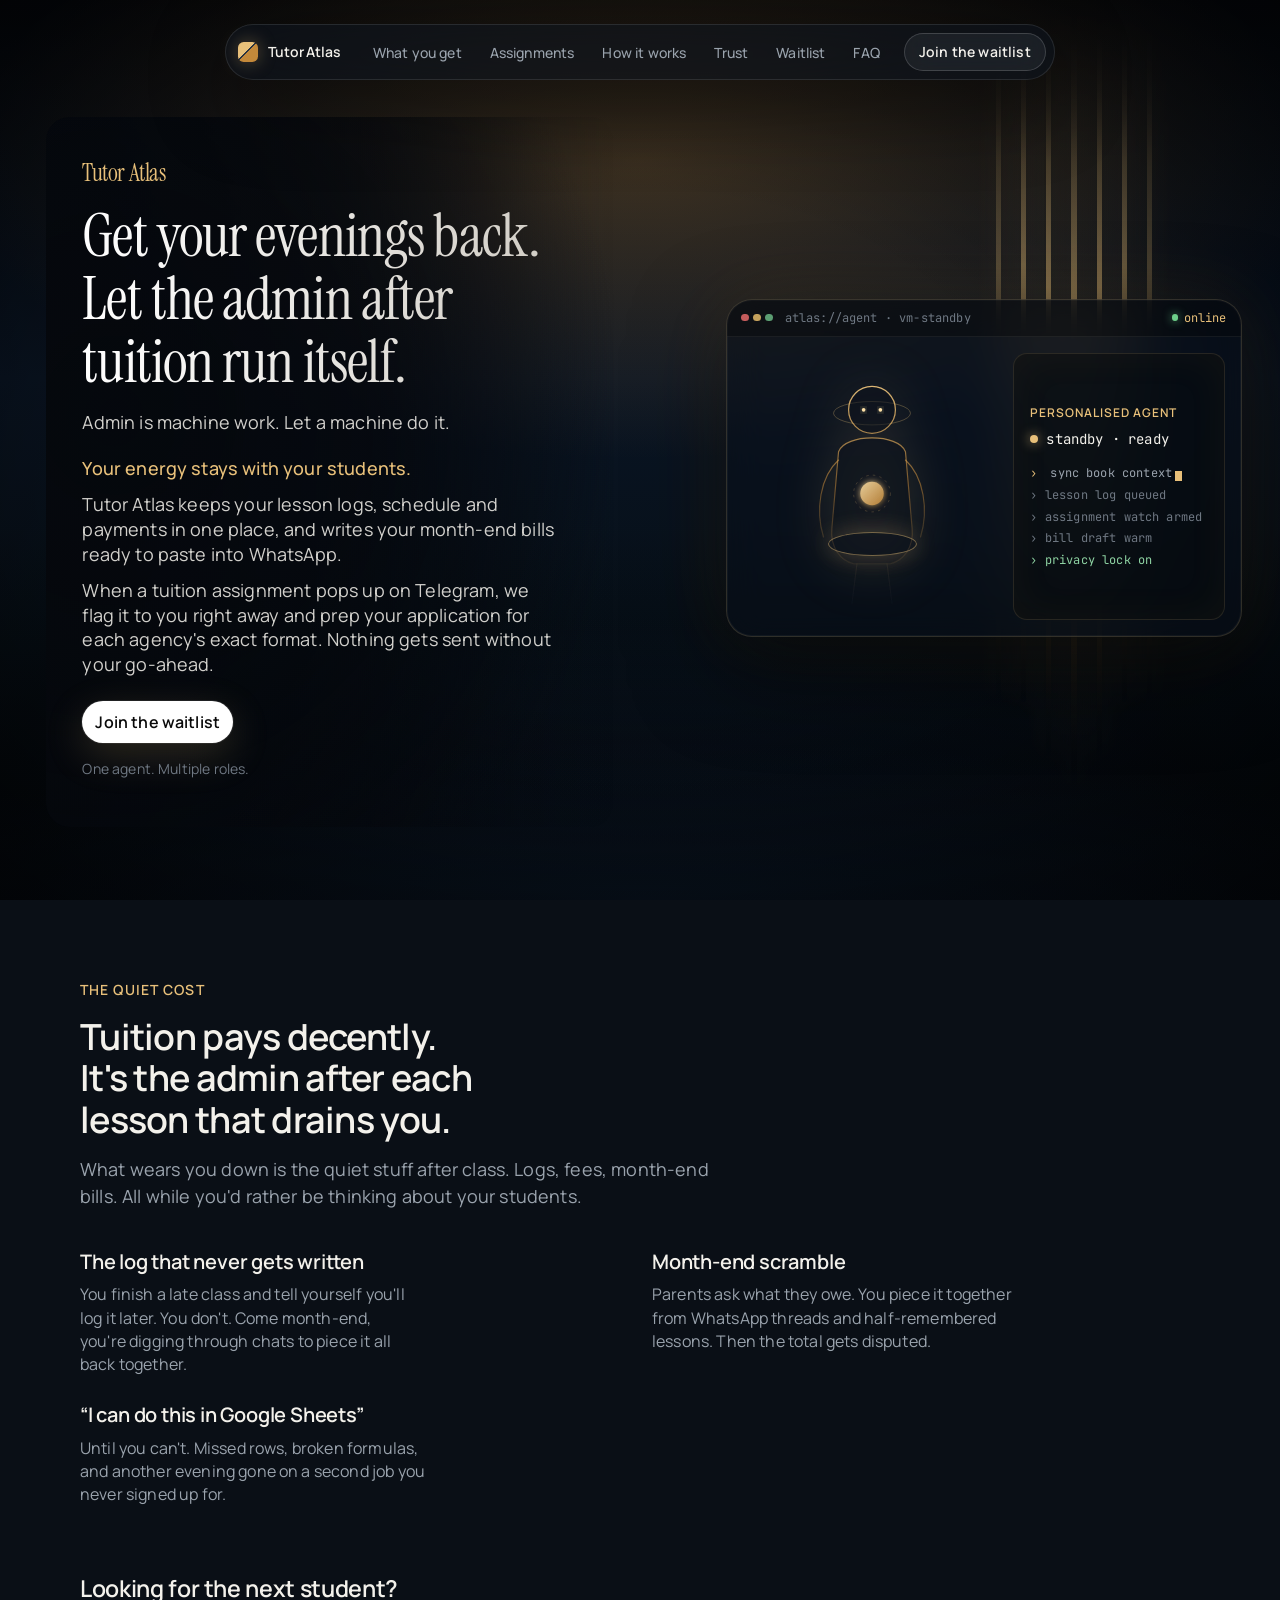
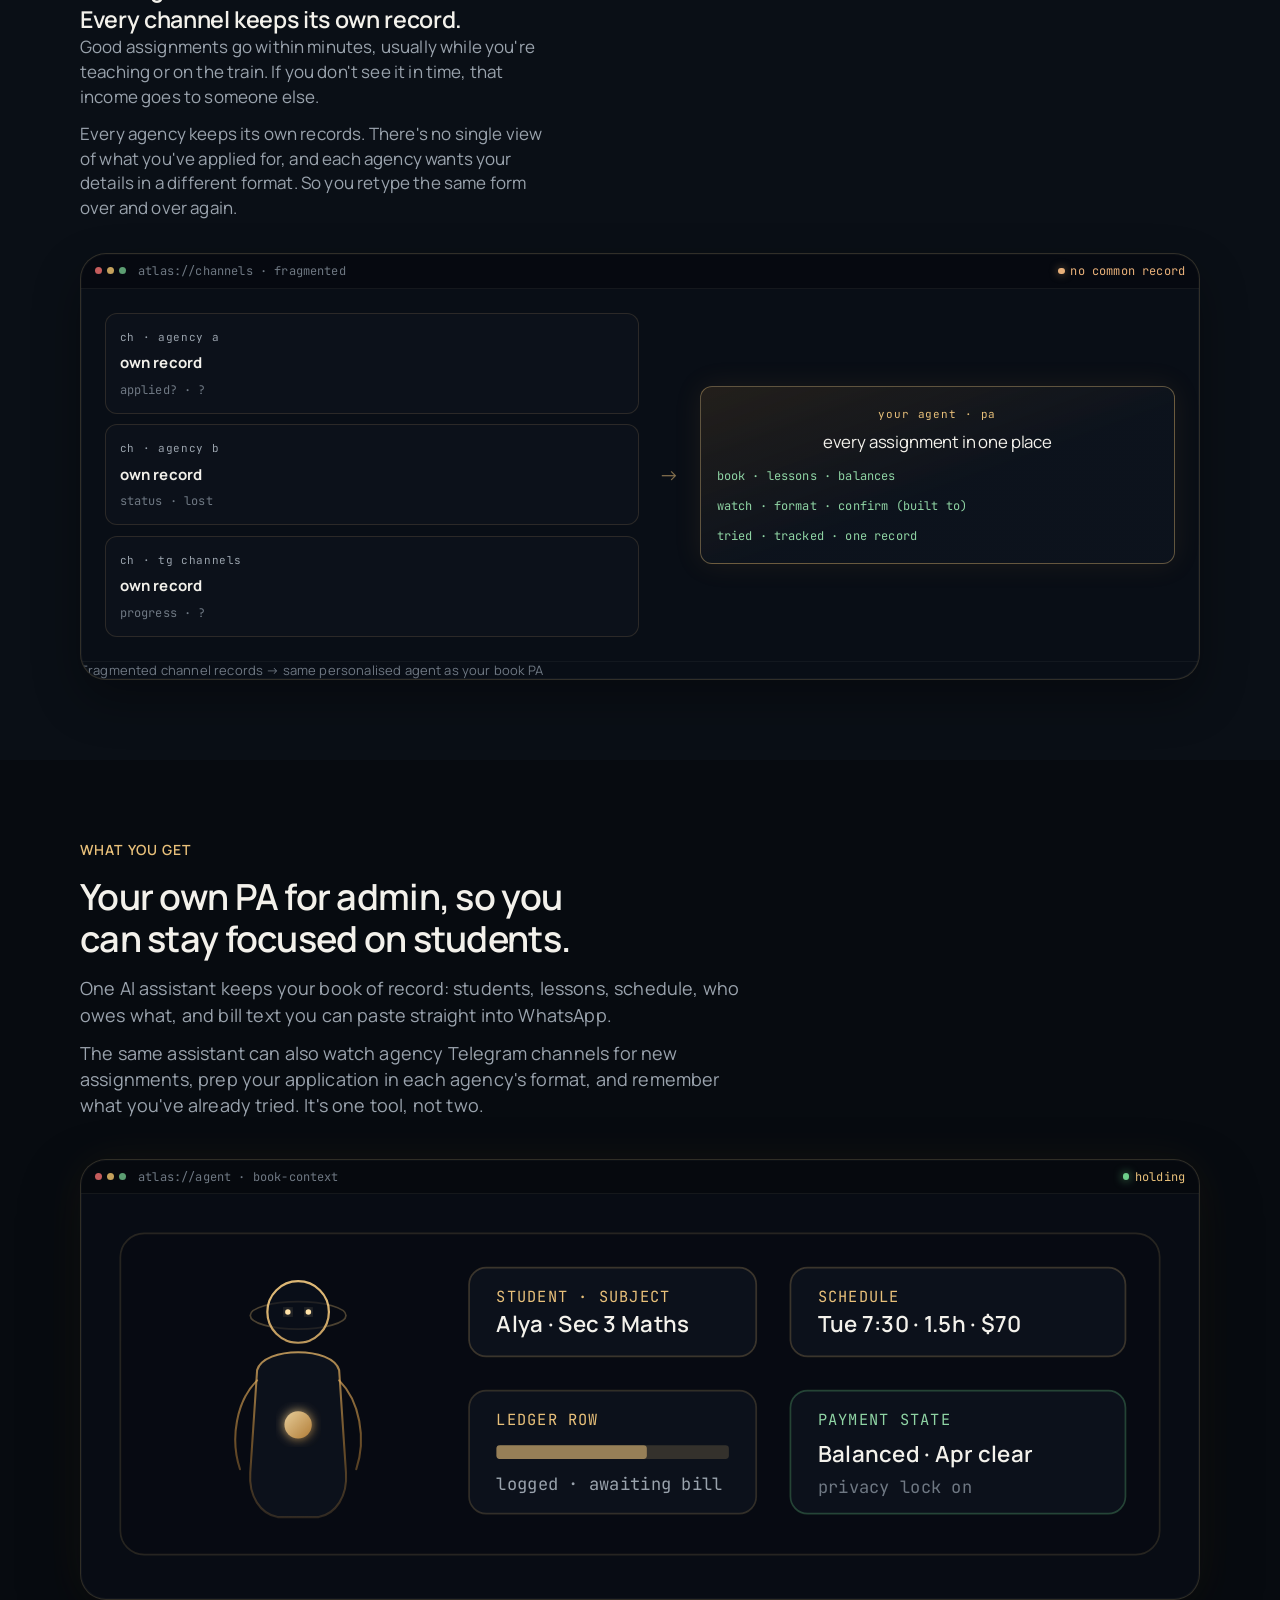
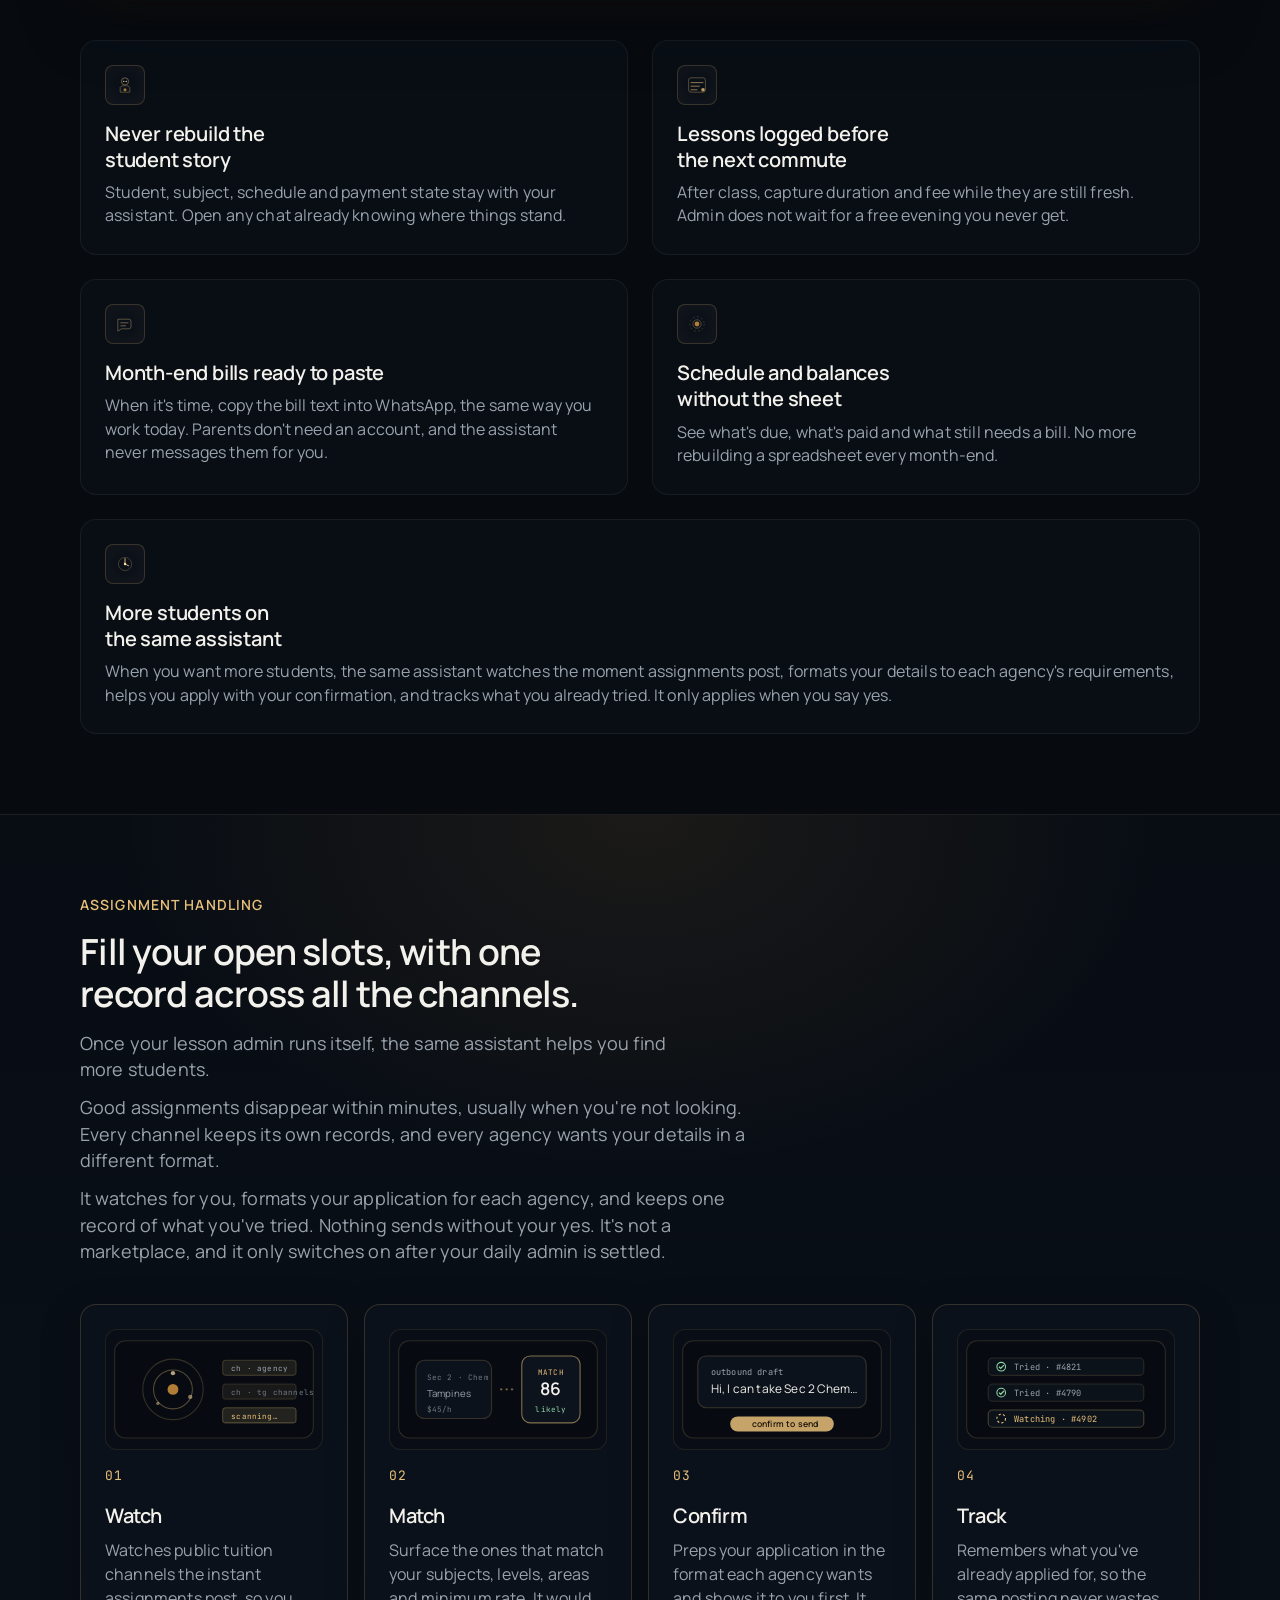
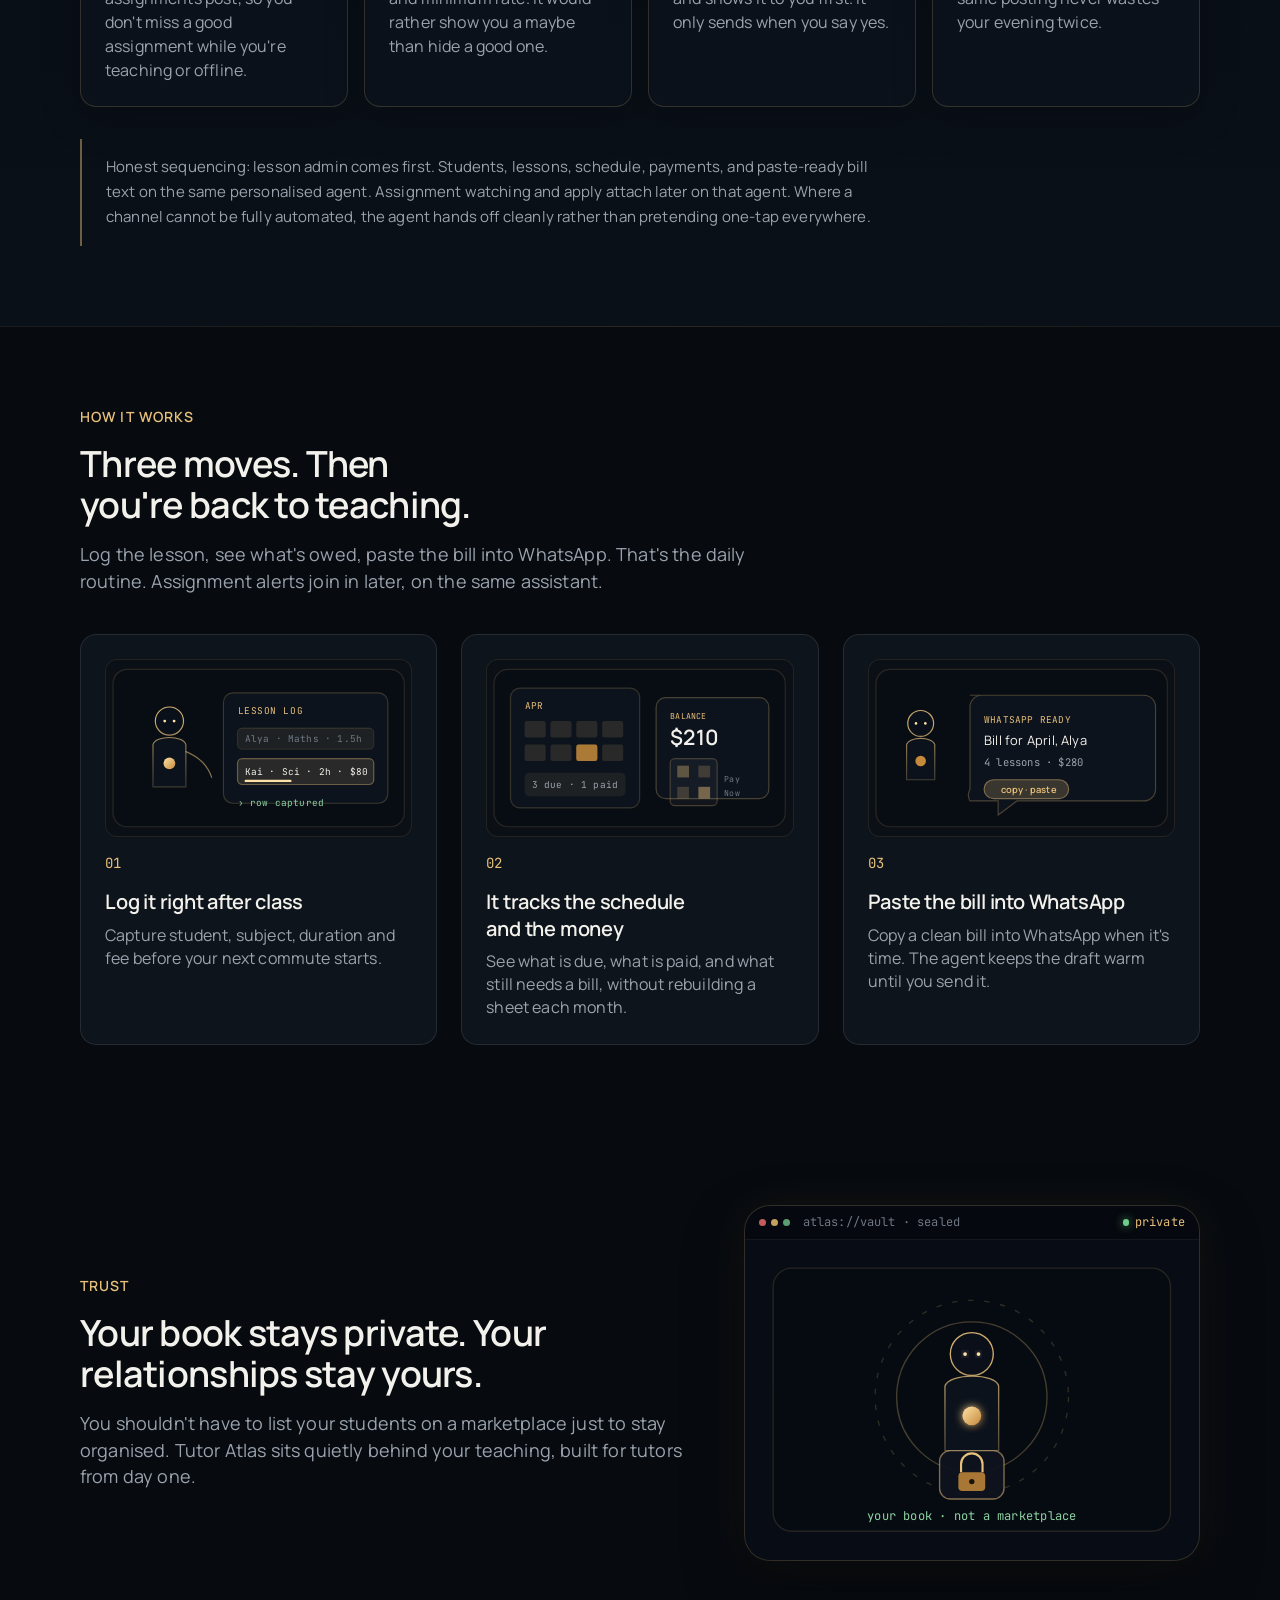
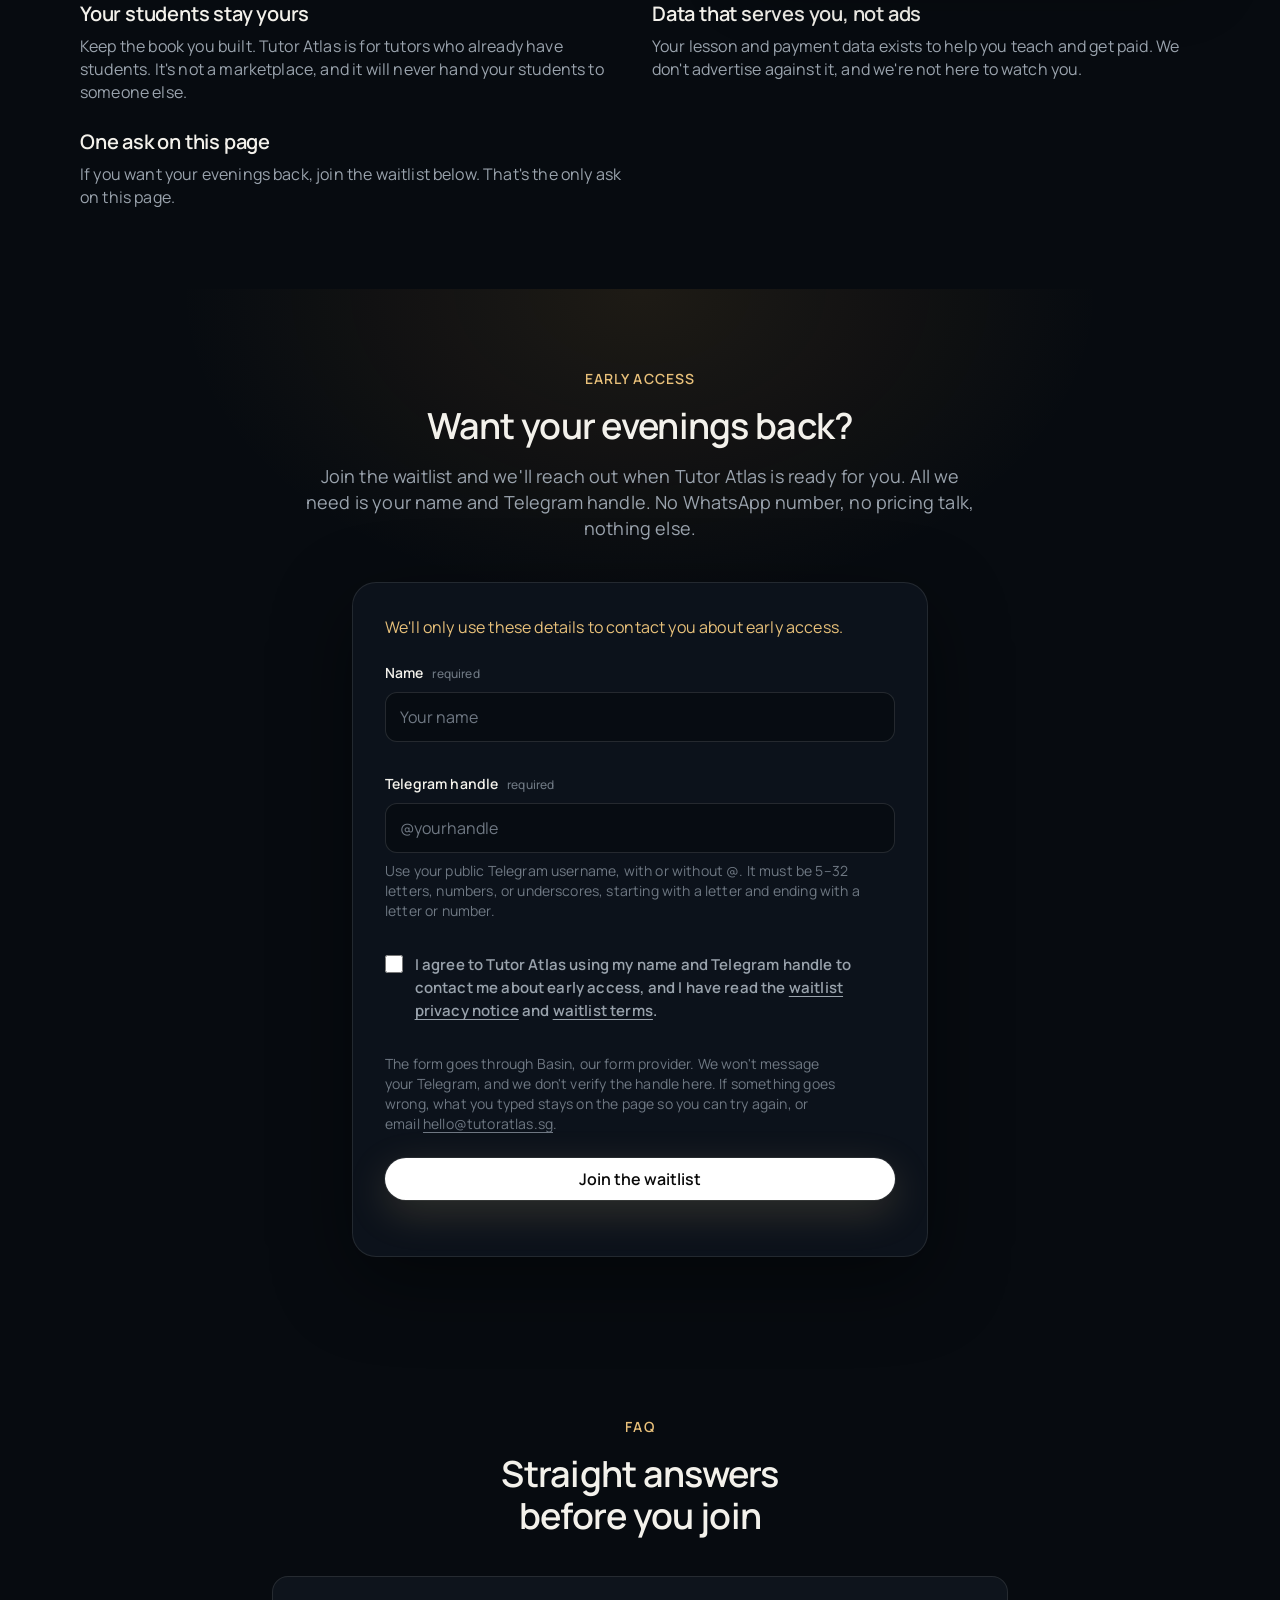
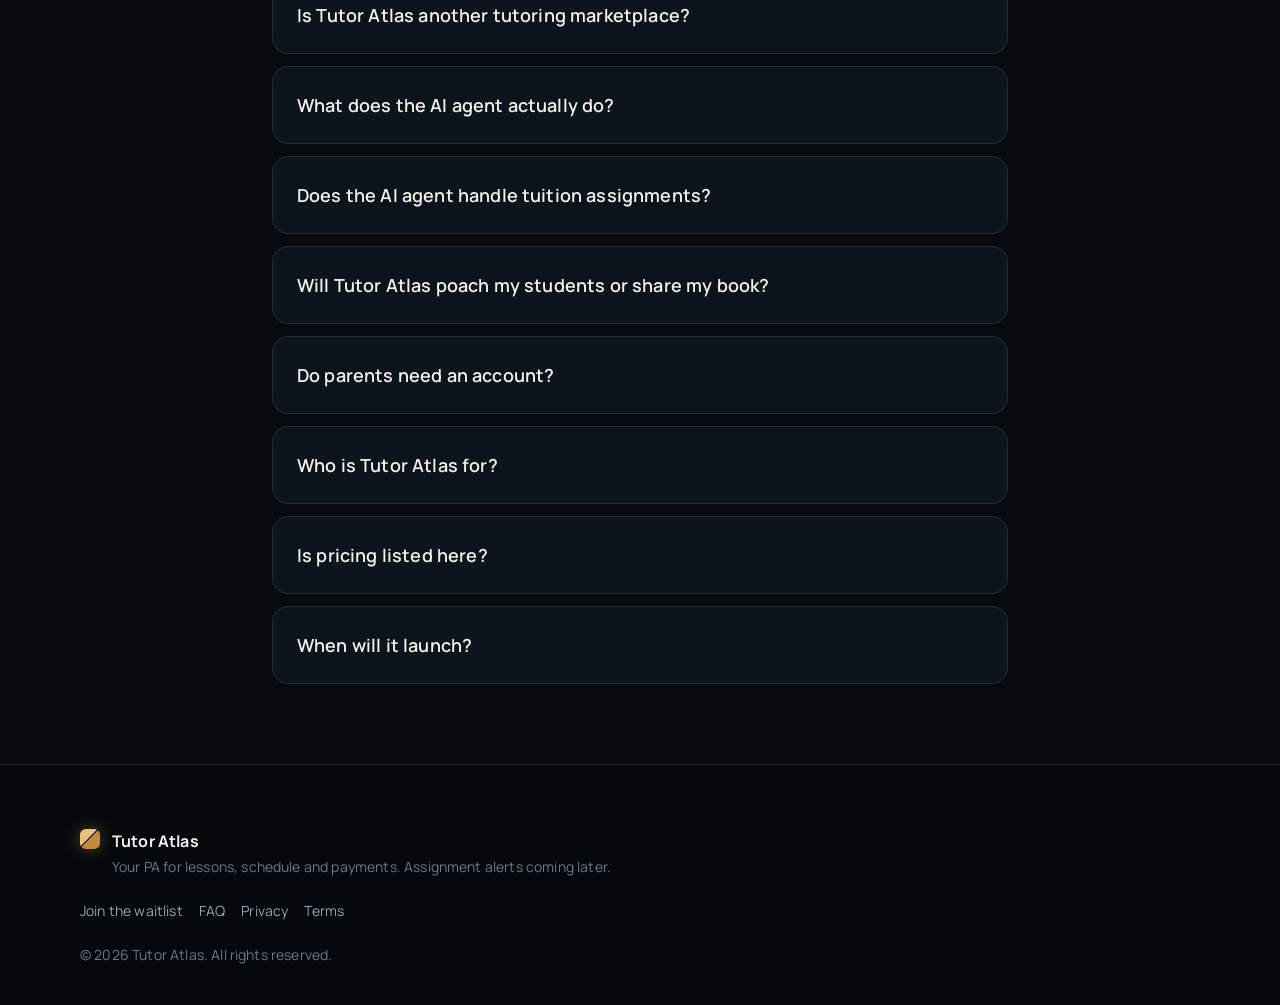
==== index.html @ 92b9580f "Update hero heading and Telegram assignment copy. Co-Authored-By: Claude Sonnet 5.5 <noreply@anthrop" ====
<!DOCTYPE html>
<html lang="en-GB">
<head>
  <meta charset="utf-8">
  <meta name="viewport" content="width=device-width, initial-scale=1">
  <title>Tutor Atlas: Your PA for lessons, schedule, and payments</title>
  <meta name="description" content="Get your evenings back from tuition admin. Admin is machine work. Let a machine do it. Your energy stays with your students. Tutor Atlas keeps lesson logs, schedule and payments in one place, and writes month-end bills ready to paste into WhatsApp. Join the waitlist.">
  <meta name="referrer" content="strict-origin-when-cross-origin">
  <link rel="canonical" href="https://tutor.tutoratlas.sg/">

  <meta property="og:type" content="website">
  <meta property="og:site_name" content="Tutor Atlas">
  <meta property="og:title" content="Tutor Atlas: Get your evenings back from tuition admin">
  <meta property="og:description" content="Admin is machine work. Let a machine do it. Your energy stays with your students. Tutor Atlas keeps lesson logs, schedule and payments in one place, and writes month-end bills ready to paste into WhatsApp. Join the waitlist.">
  <meta property="og:locale" content="en_GB">
  <meta property="og:url" content="https://tutor.tutoratlas.sg/">
  <meta property="og:image" content="https://tutor.tutoratlas.sg/og-image.png">
  <meta property="og:image:type" content="image/png">
  <meta property="og:image:width" content="1200">
  <meta property="og:image:height" content="630">
  <meta property="og:image:alt" content="Tutor Atlas AI agent on standby for independent tutors">

  <meta name="twitter:card" content="summary_large_image">
  <meta name="twitter:title" content="Tutor Atlas: Get your evenings back from tuition admin">
  <meta name="twitter:description" content="Admin is machine work. Let a machine do it. Your energy stays with your students. Lesson logs, schedule, payments and paste-ready WhatsApp bills in one place. Join the waitlist.">
  <meta name="twitter:image" content="https://tutor.tutoratlas.sg/og-image.png">
  <meta name="twitter:image:alt" content="Tutor Atlas AI agent on standby for independent tutors">

  <meta name="theme-color" content="#070B10">
  <link rel="icon" href="favicon.svg" type="image/svg+xml">

  <link rel="preconnect" href="https://fonts.googleapis.com">
  <link rel="preconnect" href="https://fonts.gstatic.com" crossorigin>
  <link href="https://fonts.googleapis.com/css2?family=Instrument+Serif:ital@0;1&family=Manrope:wght@400;500;600;700&family=JetBrains+Mono:wght@400;500&display=swap" rel="stylesheet">

  <link rel="stylesheet" href="styles.css?v=tut-118-ui">

  <script type="application/ld+json">
  {
    "@context": "https://schema.org",
    "@type": "WebApplication",
    "name": "Tutor Atlas",
    "url": "https://tutor.tutoratlas.sg/",
    "applicationCategory": "BusinessApplication",
    "operatingSystem": "Web",
    "description": "Personalised AI agent for Singapore independent home tutors. Keeps lesson logs, schedule and payments in one place, and writes month-end bills ready to paste into WhatsApp. Assignment watching and apply attach later on the same assistant.",
    "audience": {
      "@type": "Audience",
      "audienceType": "Independent home tutors in Singapore"
    },
    "offers": {
      "@type": "Offer",
      "availability": "https://schema.org/PreOrder",
      "price": "0",
      "priceCurrency": "SGD",
      "description": "Tutor waitlist for early access. Public pricing not listed."
    }
  }
  </script>
  <script type="application/ld+json">
  {
    "@context": "https://schema.org",
    "@type": "FAQPage",
    "url": "https://tutor.tutoratlas.sg/#faq",
    "mainEntity": [
      {
        "@type": "Question",
        "name": "Is Tutor Atlas another tutoring marketplace?",
        "acceptedAnswer": {
          "@type": "Answer",
          "text": "No. Marketplaces list tutors for parents to browse and take a cut of the relationship. Tutor Atlas does none of that. It's a personal AI agent for tutors who already have their own students. Your students stay yours."
        }
      },
      {
        "@type": "Question",
        "name": "What does the AI agent actually do?",
        "acceptedAnswer": {
          "@type": "Answer",
          "text": "Think of it as a PA for the boring half of tutoring. It logs your lessons, keeps track of schedules and who owes what, and writes your month-end bills ready to paste into WhatsApp. No more rebuilding spreadsheets on a Sunday night. Later, the same assistant can watch Telegram channels for new assignments and help you apply, but lesson admin comes first."
        }
      },
      {
        "@type": "Question",
        "name": "Does the AI agent handle tuition assignments?",
        "acceptedAnswer": {
          "@type": "Answer",
          "text": "Yes, that's the plan, on the same assistant, not a separate product. It watches public agency Telegram channels the moment new assignments post, preps your application in each agency's format, and remembers what you've tried. It never applies without your yes. Lesson admin comes first though, and assignment features switch on after that's running."
        }
      },
      {
        "@type": "Question",
        "name": "Will Tutor Atlas poach my students or share my book?",
        "acceptedAnswer": {
          "@type": "Answer",
          "text": "No. Your student book stays yours. Privacy and trust come first. We are not here to advertise your relationships."
        }
      },
      {
        "@type": "Question",
        "name": "Do parents need an account?",
        "acceptedAnswer": {
          "@type": "Answer",
          "text": "Not in the first release. You work with the agent; parents receive what you already send today. For example, paste-ready bill text you copy into WhatsApp. The agent never messages parents for you."
        }
      },
      {
        "@type": "Question",
        "name": "Who is Tutor Atlas for?",
        "acceptedAnswer": {
          "@type": "Answer",
          "text": "Independent home tutors in Singapore who already have their own students and want their evenings back. If you're looking for a marketplace to find students for you, this isn't it."
        }
      },
      {
        "@type": "Question",
        "name": "Is pricing listed here?",
        "acceptedAnswer": {
          "@type": "Answer",
          "text": "No. Public pricing is not on this page. We will share commercial details when early access is relevant."
        }
      },
      {
        "@type": "Question",
        "name": "When will it launch?",
        "acceptedAnswer": {
          "@type": "Answer",
          "text": "We're building with our technical partner now and collecting interested tutors first. Waitlist members hear before anyone else."
        }
      }
    ]
  }
  </script>
</head>
<body>
  <a class="skip-link" href="#main">Skip to content</a>

  <header class="site-header">
    <nav class="fluid-nav" aria-label="Primary">
      <a class="brand" href="#top" aria-current="page">
        <span class="brand-mark" aria-hidden="true"></span>
        <span class="brand-name">Tutor Atlas</span>
      </a>

      <button
        class="nav-toggle"
        type="button"
        aria-expanded="false"
        aria-controls="nav-panel"
        data-nav-toggle
      >
        <span class="nav-toggle-label">Menu</span>
        <span class="hamburger" aria-hidden="true">
          <span></span>
          <span></span>
        </span>
      </button>

      <div class="nav-panel" id="nav-panel" data-nav-panel>
        <ul class="nav-links">
          <li style="--i: 0"><a href="#agent">What you get</a></li>
          <li style="--i: 1"><a href="#assignments">Assignments</a></li>
          <li style="--i: 2"><a href="#how">How it works</a></li>
          <li style="--i: 3"><a href="#trust">Trust</a></li>
          <li style="--i: 4"><a href="#waitlist">Waitlist</a></li>
          <li style="--i: 5"><a href="#faq">FAQ</a></li>
        </ul>
        <a class="btn btn-nav" href="#waitlist">Join the waitlist</a>
      </div>
    </nav>
  </header>

  <main id="main">
    <section class="hero" id="top" aria-labelledby="hero-heading">
      <div class="hero-atmosphere" aria-hidden="true">
        <div class="sky"></div>
        <div class="horizon"></div>
        <div class="beams">
          <span></span><span></span><span></span><span></span><span></span><span></span><span></span>
        </div>
        <div class="scanlines"></div>
        <div class="vignette"></div>
      </div>

      <div class="hero-stage" aria-hidden="true">
        <div class="vm-chassis">
          <div class="vm-chrome">
            <span class="vm-dots"><i></i><i></i><i></i></span>
            <span class="vm-title">atlas://agent · vm-standby</span>
            <span class="vm-live"><i></i> online</span>
          </div>
          <div class="vm-body">
            <div class="agent-figure">
              <svg class="agent-svg" viewBox="0 0 220 320" fill="none" xmlns="http://www.w3.org/2000/svg" role="img">
                <defs>
                  <linearGradient id="bodyGrad" x1="110" y1="40" x2="110" y2="300" gradientUnits="userSpaceOnUse">
                    <stop stop-color="#E8C07A" stop-opacity="0.95"/>
                    <stop offset="0.45" stop-color="#C4893A" stop-opacity="0.55"/>
                    <stop offset="1" stop-color="#1A2433" stop-opacity="0.15"/>
                  </linearGradient>
                  <linearGradient id="coreGrad" x1="0" y1="0" x2="1" y2="1">
                    <stop stop-color="#FFE2A8"/>
                    <stop offset="1" stop-color="#C4893A"/>
                  </linearGradient>
                  <filter id="softGlow" x="-40%" y="-40%" width="180%" height="180%">
                    <feGaussianBlur stdDeviation="4" result="b"/>
                    <feMerge><feMergeNode in="b"/><feMergeNode in="SourceGraphic"/></feMerge>
                  </filter>
                </defs>
                <!-- halo -->
                <ellipse class="agent-halo" cx="110" cy="72" rx="46" ry="14" stroke="#E8C07A" stroke-opacity="0.35"/>
                <!-- head -->
                <circle cx="110" cy="68" r="28" stroke="url(#bodyGrad)" stroke-width="1.5" fill="rgba(12,18,28,0.55)"/>
                <circle class="agent-eye" cx="100" cy="68" r="2.2" fill="#FFE2A8" filter="url(#softGlow)"/>
                <circle class="agent-eye" cx="120" cy="68" r="2.2" fill="#FFE2A8" filter="url(#softGlow)"/>
                <!-- torso -->
                <path d="M70 118 C78 96, 142 96, 150 118 L158 210 C160 232, 148 248, 132 252 L88 252 C72 248, 60 232, 62 210 Z" fill="rgba(14,20,30,0.72)" stroke="url(#bodyGrad)" stroke-width="1.4"/>
                <!-- core -->
                <circle class="agent-core" cx="110" cy="168" r="14" fill="url(#coreGrad)" filter="url(#softGlow)" opacity="0.9"/>
                <circle cx="110" cy="168" r="22" stroke="#E8C07A" stroke-opacity="0.25" stroke-dasharray="3 5"/>
                <!-- arms -->
                <path d="M70 128 C48 148, 42 188, 52 220" stroke="url(#bodyGrad)" stroke-width="1.4" stroke-linecap="round"/>
                <path d="M150 128 C172 148, 178 188, 168 220" stroke="url(#bodyGrad)" stroke-width="1.4" stroke-linecap="round"/>
                <!-- legs into pedestal -->
                <path d="M92 252 L86 300" stroke="url(#bodyGrad)" stroke-width="1.3" stroke-linecap="round"/>
                <path d="M128 252 L134 300" stroke="url(#bodyGrad)" stroke-width="1.3" stroke-linecap="round"/>
              </svg>
              <div class="agent-pedestal">
                <span class="pedestal-ring"></span>
                <span class="pedestal-ring delay"></span>
              </div>
            </div>

            <aside class="holo-panel">
              <p class="holo-kicker">personalised agent</p>
              <p class="holo-status"><span class="pulse"></span> standby · ready</p>
              <ul class="holo-feed" aria-hidden="true">
                <li><span class="prompt">›</span> sync book context<span class="cursor"></span></li>
                <li class="dim">› lesson log queued</li>
                <li class="dim">› assignment watch armed</li>
                <li class="dim">› bill draft warm</li>
                <li class="ok">› privacy lock on</li>
              </ul>
            </aside>
          </div>
        </div>
      </div>

      <div class="hero-copy">
        <p class="brand-hero">Tutor Atlas</p>
        <h1 id="hero-heading">
          Get your evenings back.<br>
          Let the admin after tuition run itself.
        </h1>
        <div class="hero-lead">
          <p>Admin is machine work. Let a machine do it.</p>
          <p class="hero-lead-gold">Your energy stays with your students.</p>
          <p>Tutor Atlas keeps your lesson logs, schedule and payments in one place, and writes your month-end bills ready to paste into WhatsApp.</p>
          <p>When a tuition assignment pops up on Telegram, we flag it to you right away and prep your application for each agency's exact format. Nothing gets sent without your go-ahead.</p>
        </div>
        <div class="hero-actions">
          <a class="btn btn-primary" href="#waitlist">Join the waitlist</a>
        </div>
        <p class="hero-note">One agent. Multiple roles.</p>
      </div>
    </section>

    <section class="section problem" id="problem" aria-labelledby="problem-heading">
      <div class="section-inner reveal">
        <p class="eyebrow">The quiet cost</p>
        <h2 id="problem-heading">Tuition pays decently. It's the admin after each lesson that drains you.</h2>
        <div class="section-lead problem-lead">
          <p>What wears you down is the quiet stuff after class. Logs, fees, month-end bills. All while you'd rather be thinking about your students.</p>
        </div>

        <ul class="problem-grid">
          <li>
            <h3>The log that never gets written</h3>
            <p>You finish a late class and tell yourself you'll log it later. You don't. Come month-end, you're digging through chats to piece it all back together.</p>
          </li>
          <li>
            <h3>Month-end scramble</h3>
            <p>Parents ask what they owe. You piece it together from WhatsApp threads and half-remembered lessons. Then the total gets disputed.</p>
          </li>
          <li>
            <h3>“I can do this in Google Sheets”</h3>
            <p>Until you can't. Missed rows, broken formulas, and another evening gone on a second job you never signed up for.</p>
          </li>
        </ul>

        <div class="problem-channels" aria-labelledby="channels-heading">
          <h3 id="channels-heading">Looking for the next student? Every channel keeps its own record.</h3>
          <div class="problem-channels-lead">
            <p>Good assignments go within minutes, usually while you're teaching or on the train. If you don't see it in time, that income goes to someone else.</p>
            <p>Every agency keeps its own records. There's no single view of what you've applied for, and each agency wants your details in a different format. So you retype the same form over and over again.</p>
          </div>

          <figure class="channel-fragment" aria-hidden="true">
            <div class="scene-feature-chrome compact">
              <span class="vm-dots"><i></i><i></i><i></i></span>
              <span class="scene-feature-title">atlas://channels · fragmented</span>
              <span class="vm-live warn"><i></i> no common record</span>
            </div>
            <div class="channel-fragment-body">
              <ul class="channel-shards">
                <li>
                  <span class="ch-label">ch · agency A</span>
                  <strong>own record</strong>
                  <span class="ch-meta">applied? · ?</span>
                </li>
                <li>
                  <span class="ch-label">ch · agency B</span>
                  <strong>own record</strong>
                  <span class="ch-meta">status · lost</span>
                </li>
                <li>
                  <span class="ch-label">ch · tg channels</span>
                  <strong>own record</strong>
                  <span class="ch-meta">progress · ?</span>
                </li>
              </ul>
              <span class="channel-arrow" aria-hidden="true">→</span>
              <div class="channel-pa">
                <p class="channel-pa-kicker">your agent · PA</p>
                <p class="channel-pa-title">every assignment in one place</p>
                <ul>
                  <li>book · lessons · balances</li>
                  <li>watch · format · confirm (built to)</li>
                  <li>tried · tracked · one record</li>
                </ul>
              </div>
            </div>
            <p class="channel-fragment-caption">Fragmented channel records → same personalised agent as your book PA</p>
          </figure>
        </div>
      </div>
    </section>

    <section class="section agent" id="agent" aria-labelledby="agent-heading">
      <div class="section-inner reveal">
        <p class="eyebrow">What you get</p>
        <h2 id="agent-heading">Your own PA for admin, so you can stay focused on students.</h2>
        <div class="section-lead">
          <p>One AI assistant keeps your book of record: students, lessons, schedule, who owes what, and bill text you can paste straight into WhatsApp.</p>
          <p>The same assistant can also watch agency Telegram channels for new assignments, prep your application in each agency's format, and remember what you've already tried. It's one tool, not two.</p>
        </div>

        <figure class="scene-feature" aria-hidden="true">
          <div class="scene-feature-chrome">
            <span class="vm-dots"><i></i><i></i><i></i></span>
            <span class="scene-feature-title">atlas://agent · book-context</span>
            <span class="vm-live"><i></i> holding</span>
          </div>
          <!-- Mobile: stacked glass cards (wide SVG text becomes illegible &lt;600px) -->
          <div class="scene-feature-stack">
            <div class="scene-stack-agent">
              <svg viewBox="0 0 120 140" fill="none" xmlns="http://www.w3.org/2000/svg" class="scene-stack-agent-svg">
                <ellipse cx="60" cy="28" rx="22" ry="7" stroke="#E8C07A" stroke-opacity="0.3"/>
                <circle cx="60" cy="26" r="14" stroke="#E8C07A" stroke-opacity="0.7" fill="rgba(12,18,28,0.65)"/>
                <circle cx="55" cy="26" r="1.4" fill="#FFE2A8"/>
                <circle cx="65" cy="26" r="1.4" fill="#FFE2A8"/>
                <path d="M40 52 C44 40, 76 40, 80 52 L84 100 C85 112, 78 120, 70 122 L50 122 C42 120, 35 112, 36 100 Z" fill="rgba(14,20,30,0.75)" stroke="#E8C07A" stroke-opacity="0.55"/>
                <circle cx="60" cy="78" r="6" fill="#C4893A"/>
              </svg>
              <p class="scene-stack-status"><span class="pulse"></span> holding book context</p>
            </div>
            <ul class="scene-stack-cards">
              <li><span class="k">Student · subject</span><strong>Alya · Sec 3 Maths</strong></li>
              <li><span class="k">Schedule</span><strong>Tue 7:30 · 1.5h · $70</strong></li>
              <li><span class="k">Ledger row</span><strong>logged · awaiting bill</strong></li>
              <li class="ok"><span class="k">Payment</span><strong>Balanced · privacy on</strong></li>
            </ul>
          </div>
          <svg class="scene-svg scene-svg--feature" viewBox="0 0 640 220" fill="none" xmlns="http://www.w3.org/2000/svg">
            <defs>
              <linearGradient id="afBody" x1="120" y1="30" x2="120" y2="200" gradientUnits="userSpaceOnUse">
                <stop stop-color="#E8C07A" stop-opacity="0.95"/>
                <stop offset="0.5" stop-color="#C4893A" stop-opacity="0.5"/>
                <stop offset="1" stop-color="#1A2433" stop-opacity="0.2"/>
              </linearGradient>
              <linearGradient id="afCore" x1="0" y1="0" x2="1" y2="1">
                <stop stop-color="#FFE2A8"/><stop offset="1" stop-color="#C4893A"/>
              </linearGradient>
              <filter id="afGlow" x="-30%" y="-30%" width="160%" height="160%">
                <feGaussianBlur stdDeviation="3" result="b"/><feMerge><feMergeNode in="b"/><feMergeNode in="SourceGraphic"/></feMerge>
              </filter>
            </defs>
            <rect x="16" y="16" width="608" height="188" rx="14" fill="rgba(7,11,16,0.45)" stroke="rgba(232,192,122,0.14)"/>
            <!-- mini agent -->
            <g transform="translate(48,28)">
              <g class="scene-agent-breathe">
                <ellipse cx="72" cy="36" rx="28" ry="8" stroke="#E8C07A" stroke-opacity="0.3"/>
                <circle cx="72" cy="34" r="18" stroke="url(#afBody)" stroke-width="1.3" fill="rgba(12,18,28,0.65)"/>
                <circle class="scene-eye" cx="66" cy="34" r="1.6" fill="#FFE2A8" filter="url(#afGlow)"/>
                <circle class="scene-eye" cx="78" cy="34" r="1.6" fill="#FFE2A8" filter="url(#afGlow)"/>
                <path d="M48 68 C52 54, 92 54, 96 68 L100 128 C101 142, 94 152, 84 154 L60 154 C50 152, 43 142, 44 128 Z" fill="rgba(14,20,30,0.75)" stroke="url(#afBody)" stroke-width="1.2"/>
                <circle class="scene-core" cx="72" cy="100" r="8" fill="url(#afCore)" filter="url(#afGlow)" opacity="0.9"/>
                <path d="M48 74 C36 86, 32 108, 38 126" stroke="url(#afBody)" stroke-width="1.2" stroke-linecap="round"/>
                <path d="M96 74 C108 86, 112 108, 106 126" stroke="url(#afBody)" stroke-width="1.2" stroke-linecap="round"/>
              </g>
            </g>
            <!-- floating context cards -->
            <g class="scene-float-a">
              <rect x="220" y="36" width="168" height="52" rx="10" fill="rgba(14,20,30,0.82)" stroke="rgba(232,192,122,0.22)"/>
              <text x="236" y="56" fill="#E8C07A" font-family="JetBrains Mono, monospace" font-size="9" letter-spacing="0.08em">STUDENT · SUBJECT</text>
              <text x="236" y="74" fill="#F3F1EB" font-family="Manrope, sans-serif" font-size="13" font-weight="600">Alya · Sec 3 Maths</text>
            </g>
            <g class="scene-float-b">
              <rect x="408" y="36" width="196" height="52" rx="10" fill="rgba(14,20,30,0.82)" stroke="rgba(232,192,122,0.22)"/>
              <text x="424" y="56" fill="#E8C07A" font-family="JetBrains Mono, monospace" font-size="9" letter-spacing="0.08em">SCHEDULE</text>
              <text x="424" y="74" fill="#F3F1EB" font-family="Manrope, sans-serif" font-size="13" font-weight="600">Tue 7:30 · 1.5h · $70</text>
            </g>
            <g class="scene-float-c">
              <rect x="220" y="108" width="168" height="72" rx="10" fill="rgba(14,20,30,0.82)" stroke="rgba(232,192,122,0.18)"/>
              <text x="236" y="128" fill="#E8C07A" font-family="JetBrains Mono, monospace" font-size="9" letter-spacing="0.08em">LEDGER ROW</text>
              <rect x="236" y="140" width="136" height="8" rx="2" fill="rgba(232,192,122,0.18)"/>
              <rect class="scene-write" x="236" y="140" width="88" height="8" rx="2" fill="#E8C07A" opacity="0.55"/>
              <text x="236" y="166" fill="#9AA3AD" font-family="JetBrains Mono, monospace" font-size="10">logged · awaiting bill</text>
            </g>
            <g class="scene-float-d">
              <rect x="408" y="108" width="196" height="72" rx="10" fill="rgba(14,20,30,0.82)" stroke="rgba(109,207,138,0.28)"/>
              <text x="424" y="128" fill="#8FD4A4" font-family="JetBrains Mono, monospace" font-size="9" letter-spacing="0.08em">PAYMENT STATE</text>
              <text x="424" y="150" fill="#F3F1EB" font-family="Manrope, sans-serif" font-size="13" font-weight="600">Balanced · Apr clear</text>
              <text x="424" y="168" fill="#6F7883" font-family="JetBrains Mono, monospace" font-size="10">privacy lock on</text>
            </g>
          </svg>
        </figure>

        <ul class="benefit-list">
          <li>
            <span class="benefit-motif" aria-hidden="true">
              <svg viewBox="0 0 40 40" fill="none"><circle cx="20" cy="14" r="6" stroke="#E8C07A" stroke-opacity="0.7"/><circle cx="18" cy="14" r="1" fill="#FFE2A8"/><circle cx="22" cy="14" r="1" fill="#FFE2A8"/><path d="M12 24c2-4 14-4 16 0v8H12z" stroke="#E8C07A" stroke-opacity="0.55" fill="rgba(14,20,30,0.5)"/><circle cx="20" cy="28" r="2.5" fill="#C4893A" opacity="0.85"/></svg>
            </span>
            <h3>Never rebuild the student story</h3>
            <p>Student, subject, schedule and payment state stay with your assistant. Open any chat already knowing where things stand.</p>
          </li>
          <li>
            <span class="benefit-motif" aria-hidden="true">
              <svg viewBox="0 0 40 40" fill="none"><rect x="6" y="8" width="28" height="24" rx="4" stroke="#E8C07A" stroke-opacity="0.55"/><path d="M10 16h20M10 22h14M10 28h10" stroke="#E8C07A" stroke-opacity="0.7" stroke-width="1.4" stroke-linecap="round"/><circle cx="30" cy="28" r="3" fill="#E8C07A" opacity="0.8"/></svg>
            </span>
            <h3>Lessons logged before the next commute</h3>
            <p>After class, capture duration and fee while they are still fresh. Admin does not wait for a free evening you never get.</p>
          </li>
          <li>
            <span class="benefit-motif" aria-hidden="true">
              <svg viewBox="0 0 40 40" fill="none"><path d="M8 12h18a4 4 0 014 4v8a4 4 0 01-4 4H14l-6 4v-4H8a0 0 0 010 0V12z" stroke="#E8C07A" stroke-opacity="0.6" fill="rgba(14,20,30,0.45)"/><path d="M13 18h12M13 23h8" stroke="#E8C07A" stroke-opacity="0.75" stroke-linecap="round"/></svg>
            </span>
            <h3>Month-end bills ready to paste</h3>
            <p>When it's time, copy the bill text into WhatsApp, the same way you work today. Parents don't need an account, and the assistant never messages them for you.</p>
          </li>
          <li>
            <span class="benefit-motif" aria-hidden="true">
              <svg viewBox="0 0 40 40" fill="none"><circle cx="20" cy="20" r="12" stroke="#E8C07A" stroke-opacity="0.35" stroke-dasharray="3 4"/><circle cx="20" cy="20" r="4" fill="#C4893A" opacity="0.9"/><circle cx="20" cy="20" r="7" stroke="#E8C07A" stroke-opacity="0.5"/></svg>
            </span>
            <h3>Schedule and balances without the sheet</h3>
            <p>See what's due, what's paid and what still needs a bill. No more rebuilding a spreadsheet every month-end.</p>
          </li>
          <li>
            <span class="benefit-motif" aria-hidden="true">
              <svg viewBox="0 0 40 40" fill="none"><circle cx="20" cy="20" r="11" stroke="#E8C07A" stroke-opacity="0.4"/><path d="M20 11v9l6 3" stroke="#E8C07A" stroke-width="1.5" stroke-linecap="round"/><circle cx="20" cy="20" r="2" fill="#FFE2A8"/></svg>
            </span>
            <h3>More students on the same assistant</h3>
            <p>When you want more students, the same assistant watches the moment assignments post, formats your details to each agency's requirements, helps you apply with your confirmation, and tracks what you already tried. It only applies when you say yes.</p>
          </li>
        </ul>
      </div>
    </section>

    <section class="section assignments" id="assignments" aria-labelledby="assignments-heading">
      <div class="section-inner reveal">
        <p class="eyebrow">Assignment handling</p>
        <h2 id="assignments-heading">Fill your open slots, with one record across all the channels.</h2>
        <div class="section-lead">
          <p>Once your lesson admin runs itself, the same assistant helps you find more students.</p>
          <p>Good assignments disappear within minutes, usually when you're not looking. Every channel keeps its own records, and every agency wants your details in a different format.</p>
          <p>It watches for you, formats your application for each agency, and keeps one record of what you've tried. Nothing sends without your yes. It's not a marketplace, and it only switches on after your daily admin is settled.</p>
        </div>

        <ol class="assign-flow" aria-label="Assignment handling flow">
          <li>
            <div class="assign-scene" aria-hidden="true">
              <svg class="scene-svg" viewBox="0 0 200 110" fill="none" xmlns="http://www.w3.org/2000/svg">
                <rect x="8" y="10" width="184" height="90" rx="10" fill="rgba(7,11,16,0.55)" stroke="rgba(232,192,122,0.16)"/>
                <circle class="scene-radar" cx="62" cy="55" r="28" stroke="#E8C07A" stroke-opacity="0.2"/>
                <circle class="scene-radar delay" cx="62" cy="55" r="18" stroke="#E8C07A" stroke-opacity="0.35"/>
                <circle cx="62" cy="55" r="5" fill="#C4893A" opacity="0.9"/>
                <circle cx="62" cy="40" r="2" fill="#FFE2A8" opacity="0.7"/>
                <circle cx="78" cy="62" r="2" fill="#FFE2A8" opacity="0.5"/>
                <circle cx="48" cy="68" r="1.5" fill="#FFE2A8" opacity="0.45"/>
                <g transform="translate(108,28)">
                  <rect width="68" height="14" rx="3" fill="rgba(232,192,122,0.1)" stroke="rgba(232,192,122,0.2)"/>
                  <text x="8" y="10" fill="#9AA3AD" font-family="JetBrains Mono, monospace" font-size="7">ch · agency</text>
                  <rect y="22" width="68" height="14" rx="3" fill="rgba(232,192,122,0.08)" stroke="rgba(232,192,122,0.15)"/>
                  <text x="8" y="32" fill="#6F7883" font-family="JetBrains Mono, monospace" font-size="7">ch · tg channels</text>
                  <rect y="44" width="68" height="14" rx="3" fill="rgba(232,192,122,0.12)" stroke="rgba(232,192,122,0.28)"/>
                  <text x="8" y="54" fill="#E8C07A" font-family="JetBrains Mono, monospace" font-size="7">scanning…</text>
                </g>
              </svg>
            </div>
            <span class="assign-step">01</span>
            <h3>Watch</h3>
            <p>Watches public tuition channels the instant assignments post, so you don't miss a good assignment while you're teaching or offline.</p>
          </li>
          <li>
            <div class="assign-scene" aria-hidden="true">
              <svg class="scene-svg" viewBox="0 0 200 110" fill="none" xmlns="http://www.w3.org/2000/svg">
                <rect x="8" y="10" width="184" height="90" rx="10" fill="rgba(7,11,16,0.55)" stroke="rgba(232,192,122,0.16)"/>
                <g transform="translate(24,28)">
                  <rect width="70" height="54" rx="8" fill="rgba(14,20,30,0.8)" stroke="rgba(232,192,122,0.2)"/>
                  <text x="10" y="18" fill="#6F7883" font-family="JetBrains Mono, monospace" font-size="7">Sec 2 · Chem</text>
                  <text x="10" y="34" fill="#9AA3AD" font-family="Manrope, sans-serif" font-size="9">Tampines</text>
                  <text x="10" y="48" fill="#6F7883" font-family="JetBrains Mono, monospace" font-size="7">$45/h</text>
                </g>
                <path d="M102 55h12" stroke="#E8C07A" stroke-opacity="0.5" stroke-width="1.5" stroke-dasharray="2 3"/>
                <g class="scene-match-glow" transform="translate(122,24)">
                  <rect width="54" height="62" rx="8" fill="rgba(14,20,30,0.9)" stroke="#E8C07A" stroke-opacity="0.55"/>
                  <text x="27" y="18" text-anchor="middle" fill="#E8C07A" font-family="JetBrains Mono, monospace" font-size="7">MATCH</text>
                  <text x="27" y="36" text-anchor="middle" fill="#F3F1EB" font-family="Manrope, sans-serif" font-size="16" font-weight="600">86</text>
                  <text x="27" y="52" text-anchor="middle" fill="#8FD4A4" font-family="JetBrains Mono, monospace" font-size="7">likely</text>
                </g>
              </svg>
            </div>
            <span class="assign-step">02</span>
            <h3>Match</h3>
            <p>Surface the ones that match your subjects, levels, areas and minimum rate. It would rather show you a maybe than hide a good one.</p>
          </li>
          <li>
            <div class="assign-scene" aria-hidden="true">
              <svg class="scene-svg" viewBox="0 0 200 110" fill="none" xmlns="http://www.w3.org/2000/svg">
                <rect x="8" y="10" width="184" height="90" rx="10" fill="rgba(7,11,16,0.55)" stroke="rgba(232,192,122,0.16)"/>
                <rect x="22" y="24" width="156" height="48" rx="8" fill="rgba(14,20,30,0.85)" stroke="rgba(232,192,122,0.2)"/>
                <text x="34" y="42" fill="#9AA3AD" font-family="JetBrains Mono, monospace" font-size="8">outbound draft</text>
                <text x="34" y="58" fill="#F3F1EB" font-family="Manrope, sans-serif" font-size="11">Hi, I can take Sec 2 Chem…</text>
                <rect class="scene-confirm-btn" x="52" y="80" width="96" height="14" rx="7" fill="#E8C07A" opacity="0.85"/>
                <text x="72" y="90" fill="#1A1208" font-family="Manrope, sans-serif" font-size="8" font-weight="600">confirm to send</text>
              </svg>
            </div>
            <span class="assign-step">03</span>
            <h3>Confirm</h3>
            <p>Preps your application in the format each agency wants and shows it to you first. It only sends when you say yes.</p>
          </li>
          <li>
            <div class="assign-scene" aria-hidden="true">
              <svg class="scene-svg" viewBox="0 0 200 110" fill="none" xmlns="http://www.w3.org/2000/svg">
                <rect x="8" y="10" width="184" height="90" rx="10" fill="rgba(7,11,16,0.55)" stroke="rgba(232,192,122,0.16)"/>
                <g transform="translate(28,26)">
                  <rect width="144" height="16" rx="4" fill="rgba(14,20,30,0.75)" stroke="rgba(232,192,122,0.15)"/>
                  <circle cx="12" cy="8" r="4" fill="none" stroke="#8FD4A4"/><path d="M10 8l1.5 1.5 3-3" stroke="#8FD4A4" stroke-width="1.2"/>
                  <text x="24" y="11" fill="#9AA3AD" font-family="JetBrains Mono, monospace" font-size="8">Tried · #4821</text>
                  <rect y="24" width="144" height="16" rx="4" fill="rgba(14,20,30,0.75)" stroke="rgba(232,192,122,0.15)"/>
                  <circle cx="12" cy="32" r="4" fill="none" stroke="#8FD4A4"/><path d="M10 32l1.5 1.5 3-3" stroke="#8FD4A4" stroke-width="1.2"/>
                  <text x="24" y="35" fill="#9AA3AD" font-family="JetBrains Mono, monospace" font-size="8">Tried · #4790</text>
                  <rect y="48" width="144" height="16" rx="4" fill="rgba(14,20,30,0.75)" stroke="rgba(232,192,122,0.28)"/>
                  <circle cx="12" cy="56" r="4" fill="none" stroke="#E8C07A" stroke-dasharray="2 2"/>
                  <text x="24" y="59" fill="#E8C07A" font-family="JetBrains Mono, monospace" font-size="8">Watching · #4902</text>
                </g>
              </svg>
            </div>
            <span class="assign-step">04</span>
            <h3>Track</h3>
            <p>Remembers what you've already applied for, so the same posting never wastes your evening twice.</p>
          </li>
        </ol>

        <p class="assign-note">
          Honest sequencing: lesson admin comes first. Students, lessons, schedule, payments, and paste-ready bill text on the same personalised agent. Assignment watching and apply attach later on that agent. Where a channel cannot be fully automated, the agent hands off cleanly rather than pretending one-tap everywhere.
        </p>
      </div>
    </section>

    <section class="section how" id="how" aria-labelledby="how-heading">
      <div class="section-inner reveal">
        <p class="eyebrow">How it works</p>
        <h2 id="how-heading">Three moves. Then you're back to teaching.</h2>
        <p class="section-lead">
          Log the lesson, see what's owed, paste the bill into WhatsApp. That's the daily routine. Assignment alerts join in later, on the same assistant.
        </p>
        <ol class="steps">
          <li>
            <div class="step-scene" aria-hidden="true">
              <svg class="scene-svg" viewBox="0 0 260 150" fill="none" xmlns="http://www.w3.org/2000/svg">
                <defs>
                  <linearGradient id="logBody" x1="48" y1="20" x2="48" y2="120" gradientUnits="userSpaceOnUse">
                    <stop stop-color="#E8C07A" stop-opacity="0.9"/><stop offset="1" stop-color="#1A2433" stop-opacity="0.2"/>
                  </linearGradient>
                  <linearGradient id="logCore" x1="0" y1="0" x2="1" y2="1">
                    <stop stop-color="#FFE2A8"/><stop offset="1" stop-color="#C4893A"/>
                  </linearGradient>
                </defs>
                <rect x="6" y="8" width="248" height="134" rx="12" fill="rgba(7,11,16,0.5)" stroke="rgba(232,192,122,0.14)"/>
                <!-- agent capturing -->
                <g transform="translate(18,30)">
                  <g class="scene-agent-breathe">
                    <circle cx="36" cy="22" r="12" stroke="url(#logBody)" fill="rgba(12,18,28,0.7)"/>
                    <circle class="scene-eye" cx="32" cy="22" r="1.2" fill="#FFE2A8"/>
                    <circle class="scene-eye" cx="40" cy="22" r="1.2" fill="#FFE2A8"/>
                    <path d="M22 42c2-8 26-8 28 0v36H22z" stroke="url(#logBody)" fill="rgba(14,20,30,0.7)"/>
                    <circle class="scene-core" cx="36" cy="58" r="5" fill="url(#logCore)"/>
                    <path d="M50 48c10 4 18 10 22 22" stroke="#E8C07A" stroke-opacity="0.55" stroke-linecap="round"/>
                  </g>
                </g>
                <!-- ledger -->
                <g transform="translate(100,28)">
                  <rect width="140" height="94" rx="8" fill="rgba(14,20,30,0.85)" stroke="rgba(232,192,122,0.22)"/>
                  <text x="12" y="18" fill="#E8C07A" font-family="JetBrains Mono, monospace" font-size="8" letter-spacing="0.06em">LESSON LOG</text>
                  <rect x="12" y="30" width="116" height="18" rx="4" fill="rgba(232,192,122,0.08)" stroke="rgba(232,192,122,0.12)"/>
                  <text x="18" y="42" fill="#6F7883" font-family="JetBrains Mono, monospace" font-size="8">Alya · Maths · 1.5h</text>
                  <rect x="12" y="56" width="116" height="22" rx="4" fill="rgba(232,192,122,0.12)" stroke="rgba(232,192,122,0.4)"/>
                  <text x="18" y="70" fill="#F3F1EB" font-family="JetBrains Mono, monospace" font-size="8">Kai · Sci · 2h · $80</text>
                  <rect class="scene-write" x="18" y="74" width="40" height="2" rx="1" fill="#FFE2A8"/>
                  <text x="12" y="96" fill="#8FD4A4" font-family="JetBrains Mono, monospace" font-size="8">› row captured</text>
                </g>
              </svg>
            </div>
            <span class="step-num">01</span>
            <h3>Log it right after class</h3>
            <p>Capture student, subject, duration and fee before your next commute starts.</p>
          </li>
          <li>
            <div class="step-scene" aria-hidden="true">
              <svg class="scene-svg" viewBox="0 0 260 150" fill="none" xmlns="http://www.w3.org/2000/svg">
                <rect x="6" y="8" width="248" height="134" rx="12" fill="rgba(7,11,16,0.5)" stroke="rgba(232,192,122,0.14)"/>
                <!-- calendar -->
                <g transform="translate(20,24)">
                  <rect width="110" height="102" rx="8" fill="rgba(14,20,30,0.85)" stroke="rgba(232,192,122,0.2)"/>
                  <text x="12" y="18" fill="#E8C07A" font-family="JetBrains Mono, monospace" font-size="8">APR</text>
                  <g fill="rgba(232,192,122,0.12)">
                    <rect x="12" y="28" width="18" height="14" rx="2"/><rect x="34" y="28" width="18" height="14" rx="2"/>
                    <rect x="56" y="28" width="18" height="14" rx="2"/><rect x="78" y="28" width="18" height="14" rx="2"/>
                    <rect x="12" y="48" width="18" height="14" rx="2"/><rect x="34" y="48" width="18" height="14" rx="2"/>
                    <rect x="56" y="48" width="18" height="14" rx="2"/><rect x="78" y="48" width="18" height="14" rx="2"/>
                  </g>
                  <rect class="scene-cal-active" x="56" y="48" width="18" height="14" rx="2" fill="#C4893A" opacity="0.85"/>
                  <rect x="12" y="72" width="86" height="20" rx="4" fill="rgba(232,192,122,0.08)"/>
                  <text x="18" y="85" fill="#9AA3AD" font-family="JetBrains Mono, monospace" font-size="8">3 due · 1 paid</text>
                </g>
                <!-- PayNow-ish calm panel -->
                <g transform="translate(144,32)">
                  <rect width="96" height="86" rx="8" fill="rgba(14,20,30,0.9)" stroke="rgba(232,192,122,0.28)"/>
                  <text x="12" y="18" fill="#E8C07A" font-family="JetBrains Mono, monospace" font-size="7">BALANCE</text>
                  <text x="12" y="40" fill="#F3F1EB" font-family="Manrope, sans-serif" font-size="18" font-weight="600">$210</text>
                  <rect x="12" y="52" width="40" height="40" rx="4" fill="rgba(255,255,255,0.04)" stroke="rgba(232,192,122,0.25)"/>
                  <rect x="18" y="58" width="10" height="10" fill="rgba(232,192,122,0.35)"/>
                  <rect x="36" y="58" width="10" height="10" fill="rgba(232,192,122,0.2)"/>
                  <rect x="18" y="76" width="10" height="10" fill="rgba(232,192,122,0.2)"/>
                  <rect x="36" y="76" width="10" height="10" fill="rgba(232,192,122,0.45)"/>
                  <text x="58" y="72" fill="#6F7883" font-family="JetBrains Mono, monospace" font-size="7">Pay</text>
                  <text x="58" y="84" fill="#6F7883" font-family="JetBrains Mono, monospace" font-size="7">Now</text>
                </g>
              </svg>
            </div>
            <span class="step-num">02</span>
            <h3>It tracks the schedule and the money</h3>
            <p>See what is due, what is paid, and what still needs a bill, without rebuilding a sheet each month.</p>
          </li>
          <li>
            <div class="step-scene" aria-hidden="true">
              <svg class="scene-svg" viewBox="0 0 260 150" fill="none" xmlns="http://www.w3.org/2000/svg">
                <defs>
                  <linearGradient id="billBody" x1="40" y1="20" x2="40" y2="110" gradientUnits="userSpaceOnUse">
                    <stop stop-color="#E8C07A" stop-opacity="0.85"/><stop offset="1" stop-color="#1A2433" stop-opacity="0.15"/>
                  </linearGradient>
                </defs>
                <rect x="6" y="8" width="248" height="134" rx="12" fill="rgba(7,11,16,0.5)" stroke="rgba(232,192,122,0.14)"/>
                <!-- agent composing -->
                <g transform="translate(16,36)">
                  <g class="scene-agent-breathe">
                    <circle cx="28" cy="18" r="11" stroke="url(#billBody)" fill="rgba(12,18,28,0.7)"/>
                    <circle class="scene-eye" cx="24" cy="18" r="1.1" fill="#FFE2A8"/>
                    <circle class="scene-eye" cx="32" cy="18" r="1.1" fill="#FFE2A8"/>
                    <path d="M16 36c2-7 22-7 24 0v30H16z" stroke="url(#billBody)" fill="rgba(14,20,30,0.7)"/>
                    <circle class="scene-core" cx="28" cy="50" r="4.5" fill="#C4893A"/>
                  </g>
                </g>
                <!-- WhatsApp-ish bill paste -->
                <g transform="translate(78,22)">
                  <path d="M8 8h148a10 10 0 0110 10v70a10 10 0 01-10 10H48l-16 12v-12H8A10 10 0 018 88V18A10 10 0 0118 8z" fill="rgba(14,20,30,0.9)" stroke="rgba(232,192,122,0.28)"/>
                  <text x="20" y="32" fill="#E8C07A" font-family="JetBrains Mono, monospace" font-size="8">WHATSAPP READY</text>
                  <text x="20" y="50" fill="#F3F1EB" font-family="Manrope, sans-serif" font-size="11">Bill for April, Alya</text>
                  <text x="20" y="68" fill="#9AA3AD" font-family="JetBrains Mono, monospace" font-size="9">4 lessons · $280</text>
                  <rect class="scene-copy-chip" x="20" y="80" width="72" height="16" rx="8" fill="rgba(232,192,122,0.2)" stroke="rgba(232,192,122,0.45)"/>
                  <text x="34" y="91" fill="#E8C07A" font-family="Manrope, sans-serif" font-size="8" font-weight="600">copy · paste</text>
                </g>
              </svg>
            </div>
            <span class="step-num">03</span>
            <h3>Paste the bill into WhatsApp</h3>
            <p>Copy a clean bill into WhatsApp when it's time. The agent keeps the draft warm until you send it.</p>
          </li>
        </ol>
      </div>
    </section>

    <section class="section trust" id="trust" aria-labelledby="trust-heading">
      <div class="section-inner reveal">
        <div class="trust-layout">
          <div class="trust-copy">
            <p class="eyebrow">Trust</p>
            <h2 id="trust-heading">Your book stays private. Your relationships stay yours.</h2>
            <p class="section-lead">
              You shouldn't have to list your students on a marketplace just to stay organised. Tutor Atlas sits quietly behind your teaching, built for tutors from day one.
            </p>
          </div>
          <figure class="trust-vault" aria-hidden="true">
            <div class="scene-feature-chrome compact">
              <span class="vm-dots"><i></i><i></i><i></i></span>
              <span class="scene-feature-title">atlas://vault · sealed</span>
              <span class="vm-live"><i></i> private</span>
            </div>
            <svg class="scene-svg scene-svg--vault" viewBox="0 0 320 220" fill="none" xmlns="http://www.w3.org/2000/svg">
              <defs>
                <linearGradient id="vaultBody" x1="160" y1="30" x2="160" y2="180" gradientUnits="userSpaceOnUse">
                  <stop stop-color="#E8C07A" stop-opacity="0.9"/><stop offset="1" stop-color="#1A2433" stop-opacity="0.2"/>
                </linearGradient>
                <linearGradient id="vaultCore" x1="0" y1="0" x2="1" y2="1">
                  <stop stop-color="#FFE2A8"/><stop offset="1" stop-color="#C4893A"/>
                </linearGradient>
                <filter id="vaultGlow" x="-40%" y="-40%" width="180%" height="180%">
                  <feGaussianBlur stdDeviation="3" result="b"/><feMerge><feMergeNode in="b"/><feMergeNode in="SourceGraphic"/></feMerge>
                </filter>
              </defs>
              <rect x="12" y="12" width="296" height="196" rx="14" fill="rgba(7,11,16,0.5)" stroke="rgba(232,192,122,0.14)"/>
              <!-- vault ring -->
              <circle class="scene-vault-ring" cx="160" cy="108" r="72" stroke="#E8C07A" stroke-opacity="0.18" stroke-dasharray="4 8"/>
              <circle cx="160" cy="108" r="56" stroke="#E8C07A" stroke-opacity="0.28"/>
              <!-- agent in vault -->
              <g transform="translate(116,48)">
                <g class="scene-agent-breathe">
                  <circle cx="44" cy="28" r="16" stroke="url(#vaultBody)" fill="rgba(12,18,28,0.75)"/>
                  <circle class="scene-eye" cx="39" cy="28" r="1.4" fill="#FFE2A8" filter="url(#vaultGlow)"/>
                  <circle class="scene-eye" cx="49" cy="28" r="1.4" fill="#FFE2A8" filter="url(#vaultGlow)"/>
                  <path d="M24 52c3-10 38-10 40 0v48H24z" stroke="url(#vaultBody)" fill="rgba(14,20,30,0.8)"/>
                  <circle class="scene-core" cx="44" cy="74" r="7" fill="url(#vaultCore)" filter="url(#vaultGlow)"/>
                </g>
              </g>
              <!-- lock badge -->
              <g transform="translate(136,148)">
                <rect width="48" height="36" rx="8" fill="rgba(14,20,30,0.95)" stroke="#E8C07A" stroke-opacity="0.55"/>
                <path d="M16 16v-6a8 8 0 0116 0v6" stroke="#E8C07A" stroke-width="1.6" fill="none"/>
                <rect x="14" y="16" width="20" height="14" rx="3" fill="#C4893A" opacity="0.85"/>
                <circle cx="24" cy="23" r="2" fill="#1A1208"/>
              </g>
              <text x="160" y="200" text-anchor="middle" fill="#8FD4A4" font-family="JetBrains Mono, monospace" font-size="9">your book · not a marketplace</text>
            </svg>
          </figure>
        </div>
        <ul class="trust-list">
          <li>
            <h3>Your students stay yours</h3>
            <p>Keep the book you built. Tutor Atlas is for tutors who already have students. It's not a marketplace, and it will never hand your students to someone else.</p>
          </li>
          <li>
            <h3>Data that serves you, not ads</h3>
            <p>Your lesson and payment data exists to help you teach and get paid. We don't advertise against it, and we're not here to watch you.</p>
          </li>
          <li>
            <h3>One ask on this page</h3>
            <p>If you want your evenings back, join the waitlist below. That's the only ask on this page.</p>
          </li>
        </ul>
      </div>
    </section>

    <section class="section waitlist" id="waitlist" aria-labelledby="waitlist-heading">
      <div class="section-inner reveal">
        <div class="intro-block">
          <p class="eyebrow">Early access</p>
          <h2 id="waitlist-heading">Want your evenings back?</h2>
          <p class="section-lead">
            Join the waitlist and we'll reach out when Tutor Atlas is ready for you. All we need is your name and Telegram handle. No WhatsApp number, no pricing talk, nothing else.
          </p>
        </div>

        <div class="form-shell" data-form-shell>
          <p class="form-hold">We'll only use these details to contact you about early access.</p>
          <form class="waitlist-form" id="waitlist-form" data-waitlist-form action="https://usebasin.com/f/0184c01ee34e" method="POST">
            <fieldset data-form-fields>
              <legend class="visually-hidden">Join the Tutor Atlas waitlist</legend>
              <div class="field" data-field="name">
                <label for="name">Name <span class="req">required</span></label>
                <input id="name" name="name" type="text" autocomplete="name" maxlength="80" placeholder="Your name" required aria-describedby="name-error" aria-invalid="false">
                <p class="field-error" id="name-error" data-error-for="name" aria-live="polite"></p>
              </div>
              <div class="field" data-field="telegram">
                <label for="telegram">Telegram handle <span class="req">required</span></label>
                <input id="telegram" name="telegram" type="text" autocomplete="off" autocapitalize="none" spellcheck="false" maxlength="33" pattern="^@?[A-Za-z][A-Za-z0-9_]{3,30}[A-Za-z0-9]$" placeholder="@yourhandle" required aria-describedby="telegram-hint telegram-error" aria-invalid="false">
                <p class="field-hint" id="telegram-hint">Use your public Telegram username, with or without @. It must be 5–32 letters, numbers, or underscores, starting with a letter and ending with a letter or number.</p>
                <p class="field-error" id="telegram-error" data-error-for="telegram" aria-live="polite"></p>
              </div>
              <div class="field checkbox-field" data-field="consent">
                <input id="consent" name="consent" type="checkbox" value="yes" required aria-describedby="consent-error" aria-invalid="false">
                <label for="consent">
                  I agree to Tutor Atlas using my name and Telegram handle to contact me about early access, and I have read the <a href="/privacy.html" target="_blank" rel="noopener">waitlist privacy notice</a> and <a href="/terms.html" target="_blank" rel="noopener">waitlist terms</a>.
                </label>
                <p class="field-error" id="consent-error" data-error-for="consent" aria-live="polite"></p>
              </div>
            </fieldset>
            <p class="form-note">
              The form goes through Basin, our form provider. We won't message your Telegram, and we don't verify the handle here. If something goes wrong, what you typed stays on the page so you can try again, or email <a href="mailto:hello@tutoratlas.sg">hello@tutoratlas.sg</a>.
            </p>
            <button class="btn btn-primary btn-block" type="submit" data-submit>
              <span data-submit-label>Join the waitlist</span>
            </button>
            <p class="form-status" data-form-status role="status" aria-live="polite"></p>
          </form>
          <div class="success-panel" data-success-panel role="status" tabindex="-1" hidden>
            <h3>You are on the waitlist.</h3>
            <p>Thanks. We received your name and Telegram handle<span data-success-handle></span>. We will use it only to contact you about Tutor Atlas early access.</p>
            <p>No Telegram bot message has been sent from this form, and the handle has not been verified yet.</p>
          </div>
        </div>
      </div>
    </section>

    <section class="section faq" id="faq" aria-labelledby="faq-heading">
      <div class="section-inner reveal">
        <div class="intro-block">
          <p class="eyebrow">FAQ</p>
          <h2 id="faq-heading">Straight answers before you join</h2>
        </div>

        <div class="faq-list">
          <details class="faq-item">
            <summary>Is Tutor Atlas another tutoring marketplace?</summary>
            <p>No. Marketplaces list tutors for parents to browse and take a cut of the relationship. Tutor Atlas does none of that. It's a personal AI agent for tutors who already have their own students. Your students stay yours.</p>
          </details>
          <details class="faq-item">
            <summary>What does the AI agent actually do?</summary>
            <p>Think of it as a PA for the boring half of tutoring. It logs your lessons, keeps track of schedules and who owes what, and writes your month-end bills ready to paste into WhatsApp. No more rebuilding spreadsheets on a Sunday night. Later, the same assistant can watch Telegram channels for new assignments and help you apply, but lesson admin comes first.</p>
          </details>
          <details class="faq-item">
            <summary>Does the AI agent handle tuition assignments?</summary>
            <p>Yes, that's the plan, on the same assistant, not a separate product. It watches public agency Telegram channels the moment new assignments post, preps your application in each agency's format, and remembers what you've tried. It never applies without your yes. Lesson admin comes first though, and assignment features switch on after that's running.</p>
          </details>
          <details class="faq-item">
            <summary>Will Tutor Atlas poach my students or share my book?</summary>
            <p>No. Your student book stays yours. Privacy and trust come first. We are not here to advertise your relationships.</p>
          </details>
          <details class="faq-item">
            <summary>Do parents need an account?</summary>
            <p>Not in the first release. You work with the agent; parents receive what you already send today. For example, paste-ready bill text you copy into WhatsApp. The agent never messages parents for you.</p>
          </details>
          <details class="faq-item">
            <summary>Who is Tutor Atlas for?</summary>
            <p>Independent home tutors in Singapore who already have their own students and want their evenings back. If you're looking for a marketplace to find students for you, this isn't it.</p>
          </details>
          <details class="faq-item">
            <summary>Is pricing listed here?</summary>
            <p>No. Public pricing is not on this page. We will share commercial details when early access is relevant.</p>
          </details>
          <details class="faq-item">
            <summary>When will it launch?</summary>
            <p>We're building with our technical partner now and collecting interested tutors first. Waitlist members hear before anyone else.</p>
          </details>
        </div>
      </div>
    </section>
  </main>

  <footer class="site-footer">
    <div class="footer-inner">
      <div class="footer-brand">
        <span class="brand-mark" aria-hidden="true"></span>
        <div>
          <strong>Tutor Atlas</strong>
          <p>Your PA for lessons, schedule and payments. Assignment alerts coming later.</p>
        </div>
      </div>
      <nav class="footer-nav" aria-label="Footer">
        <a href="#waitlist">Join the waitlist</a>
        <a href="#faq">FAQ</a>
        <a href="privacy.html">Privacy</a>
        <a href="terms.html">Terms</a>
      </nav>
      <p class="footer-copy">© <span data-year></span> Tutor Atlas. All rights reserved.</p>
    </div>
  </footer>

  <script src="script.js?v=tut-118-ui" defer></script>
</body>
</html>
---- styles.css ----
/* Tutor Atlas waitlist v2 — Elaya landing-page-design + cinematic agent hero */

:root {
  --bg: #070b10;
  --bg-elevated: #0e141c;
  --bg-panel: #131a24;
  --bg-soft: #181818;
  --text: #f3f1eb;
  --text-muted: #9aa3ad;
  --text-soft: #6f7883;
  --accent: #c4893a;
  --accent-bright: #e8c07a;
  --accent-hot: #ffd38a;
  --accent-ink: #1a1208;
  --line: rgba(243, 241, 235, 0.1);
  --danger: #d96b6b;
  --glass: rgba(14, 20, 30, 0.62);
  --glass-strong: rgba(7, 11, 16, 0.82);
  --glass-border: rgba(232, 192, 122, 0.18);
  --shadow-soft: 0 24px 80px rgba(0, 0, 0, 0.45);
  --ease-fluid: cubic-bezier(0.32, 0.72, 0, 1);
  --font-sans: "Manrope", sans-serif;
  --font-display: "Instrument Serif", Georgia, serif;
  --font-mono: "JetBrains Mono", ui-monospace, monospace;
  --radius-sm: 0.375rem;
  --radius-md: 0.5rem;
  --radius-lg: 0.75rem;
  --radius-xl: 1rem;
  --radius-2xl: 1.5rem;
  --radius-full: 9999px;
  --space-50: 0.25rem;
  --space-75: 0.5rem;
  --space-100: 0.75rem;
  --space-200: 1rem;
  --space-300: 1.5rem;
  --space-400: 2rem;
  --space-500: 2.5rem;
  --space-600: 3rem;
  --space-700: 4rem;
  --space-800: 5rem;
  --space-900: 6rem;
  --max: 1120px;
  --hero-copy-max: 720px;
}

*,
*::before,
*::after {
  box-sizing: border-box;
}

html {
  scroll-behavior: smooth;
}

html,
body {
  overflow-x: clip;
}

body {
  margin: 0;
  font-family: var(--font-sans);
  font-size: 1rem;
  line-height: 1.5rem;
  font-weight: 400;
  letter-spacing: 0.01em;
  color: var(--text);
  background: var(--bg);
  -webkit-font-smoothing: antialiased;
  text-rendering: optimizeLegibility;
}

img,
svg {
  display: block;
  max-width: 100%;
}

a {
  color: inherit;
  text-decoration-thickness: 1px;
  text-underline-offset: 0.2em;
}

a:hover {
  color: var(--accent-bright);
}

[hidden] {
  display: none !important;
}

:focus-visible {
  outline: 2px solid var(--accent-bright);
  outline-offset: 3px;
}

.skip-link {
  position: absolute;
  left: var(--space-200);
  top: -100px;
  z-index: 1000;
  padding: var(--space-75) var(--space-100);
  border-radius: var(--radius-md);
  background: var(--accent-bright);
  color: var(--accent-ink);
  text-decoration: none;
  font-weight: 600;
}

.skip-link:focus {
  top: var(--space-200);
}

/* Type */
h1,
h2,
h3,
.brand-hero,
.brand-name {
  font-style: normal;
  font-weight: 600;
  letter-spacing: -0.02em;
  text-wrap: balance;
}

h1,
.brand-hero {
  font-family: var(--font-display);
  font-weight: 400;
}

h2,
h3,
.brand-name {
  font-family: var(--font-sans);
  font-weight: 600;
}

h1,
h2,
h3,
p {
  margin: 0;
}

p,
li,
label,
summary,
.section-lead,
.hero-lead,
.hero-lead p,
.hero-note,
.form-note {
  text-wrap: pretty;
}

.eyebrow {
  margin: 0 0 var(--space-200);
  font-size: 0.875rem;
  line-height: 1.25rem;
  font-weight: 600;
  letter-spacing: 0.08em;
  text-transform: uppercase;
  color: var(--accent-bright);
}

.section {
  padding: var(--space-800) var(--space-200);
  background: var(--bg);
}

.section-inner {
  max-width: var(--max);
  margin: 0 auto;
}

.section h2 {
  max-width: 22ch;
  font-size: clamp(1.75rem, 5.5vw, 2.25rem);
  line-height: 1.15;
  color: var(--text);
}

.section-lead {
  max-width: 42rem;
  margin-top: var(--space-200);
  font-size: 1.125rem;
  line-height: 1.65rem;
  color: var(--text-muted);
}

/* Buttons */
.btn {
  display: inline-flex;
  align-items: center;
  justify-content: center;
  gap: var(--space-75);
  min-height: 2.5rem;
  padding: 0.5rem 0.75rem;
  border: 1px solid transparent;
  border-radius: var(--radius-full);
  font-family: var(--font-sans);
  font-size: 1rem;
  line-height: 1.5rem;
  font-weight: 600;
  text-decoration: none;
  cursor: pointer;
  transition:
    transform 700ms var(--ease-fluid),
    background-color 700ms var(--ease-fluid),
    color 700ms var(--ease-fluid),
    border-color 700ms var(--ease-fluid),
    box-shadow 700ms var(--ease-fluid);
}

.btn:active {
  transform: scale(0.98);
}

.btn-primary {
  background: #fff;
  color: #0a0a0a;
  box-shadow: 0 0 0 1px rgba(255, 255, 255, 0.08), 0 12px 40px rgba(232, 192, 122, 0.18);
}

.btn-primary:hover {
  color: #0a0a0a;
  background: var(--accent-hot);
  transform: translateY(-1px);
}

.btn-secondary,
.btn-nav {
  background: rgba(255, 255, 255, 0.06);
  color: var(--text);
  border-color: rgba(255, 255, 255, 0.16);
  backdrop-filter: blur(16px);
}

.btn-secondary:hover,
.btn-nav:hover {
  color: var(--text);
  background: rgba(255, 255, 255, 0.12);
}

.btn-block {
  width: 100%;
}

.btn.is-loading {
  opacity: 0.72;
  cursor: wait;
}

/* Fluid island nav */
.site-header {
  position: fixed;
  inset: 0 0 auto 0;
  z-index: 50;
  pointer-events: none;
  padding:
    calc(var(--space-300) + env(safe-area-inset-top, 0px))
    max(var(--space-200), env(safe-area-inset-right, 0px))
    0
    max(var(--space-200), env(safe-area-inset-left, 0px));
}

.fluid-nav {
  pointer-events: auto;
  width: max-content;
  max-width: calc(100% - 0px);
  margin: 0 auto;
  display: flex;
  align-items: center;
  gap: var(--space-200);
  padding: 0.5rem 0.5rem 0.5rem 0.75rem;
  border-radius: var(--radius-full);
  background: var(--glass);
  border: 1px solid rgba(255, 255, 255, 0.1);
  backdrop-filter: blur(28px) saturate(1.2);
  -webkit-backdrop-filter: blur(28px) saturate(1.2);
  box-shadow: var(--shadow-soft);
  transition: width 700ms var(--ease-fluid), border-radius 700ms var(--ease-fluid);
}

.brand {
  display: inline-flex;
  align-items: center;
  gap: 0.625rem;
  text-decoration: none;
  color: var(--text);
  padding-right: var(--space-75);
}

.brand:hover {
  color: var(--text);
}

.brand-mark {
  width: 1.25rem;
  height: 1.25rem;
  border-radius: 0.35rem;
  background:
    linear-gradient(135deg, var(--accent-bright) 0 45%, transparent 45%),
    linear-gradient(315deg, var(--accent) 0 50%, #2a3340 50%);
  box-shadow: 0 0 18px rgba(232, 192, 122, 0.35);
  flex-shrink: 0;
}

.brand-name {
  font-size: 0.875rem;
  line-height: 1.25rem;
  letter-spacing: -0.01em;
}

.nav-toggle {
  display: inline-flex;
  align-items: center;
  gap: var(--space-75);
  margin-left: auto;
  min-height: 2.25rem;
  padding: 0.375rem 0.75rem;
  border: 0;
  border-radius: var(--radius-full);
  background: transparent;
  color: var(--text);
  font: inherit;
  font-size: 0.875rem;
  font-weight: 600;
  cursor: pointer;
}

.hamburger {
  position: relative;
  width: 1rem;
  height: 0.75rem;
}

.hamburger span {
  position: absolute;
  left: 0;
  width: 100%;
  height: 1.5px;
  border-radius: 2px;
  background: currentColor;
  transition: transform 700ms var(--ease-fluid), top 700ms var(--ease-fluid), opacity 700ms var(--ease-fluid);
}

.hamburger span:first-child {
  top: 0.15rem;
}

.hamburger span:last-child {
  top: 0.5rem;
}

.fluid-nav.is-open .hamburger span:first-child {
  top: 0.35rem;
  transform: rotate(45deg);
}

.fluid-nav.is-open .hamburger span:last-child {
  top: 0.35rem;
  transform: rotate(-45deg);
}

.nav-panel {
  display: none;
}

.nav-links {
  list-style: none;
  margin: 0;
  padding: 0;
  display: flex;
  align-items: center;
  gap: var(--space-100);
}

.nav-links a {
  text-decoration: none;
  font-size: 0.875rem;
  line-height: 1.25rem;
  font-weight: 500;
  color: var(--text-muted);
  padding: 0.375rem 0.5rem;
  border-radius: var(--radius-md);
  transition: color 700ms var(--ease-fluid), background-color 700ms var(--ease-fluid);
}

.nav-links a:hover {
  color: var(--text);
  background: rgba(255, 255, 255, 0.06);
}

@media (max-width: 899px) {
  .fluid-nav {
    width: calc(100% - 0px);
    max-width: 28rem;
    justify-content: space-between;
  }

  .fluid-nav.is-open {
    position: fixed;
    inset:
      calc(var(--space-300) + env(safe-area-inset-top, 0px))
      max(var(--space-200), env(safe-area-inset-right, 0px))
      auto
      max(var(--space-200), env(safe-area-inset-left, 0px));
    width: auto;
    max-width: none;
    flex-direction: column;
    align-items: stretch;
    border-radius: var(--radius-2xl);
    padding: var(--space-200);
    background: var(--glass-strong);
    z-index: 60;
  }

  .fluid-nav.is-open .nav-panel {
    display: flex;
    flex-direction: column;
    gap: var(--space-200);
    margin-top: var(--space-200);
    padding-top: var(--space-200);
    border-top: 1px solid var(--line);
  }

  .fluid-nav.is-open .nav-links {
    flex-direction: column;
    align-items: stretch;
    gap: var(--space-75);
  }

  .fluid-nav.is-open .nav-links li {
    opacity: 0;
    transform: translateY(3rem);
    animation: navRise 700ms var(--ease-fluid) forwards;
    animation-delay: calc(100ms + var(--i) * 50ms);
  }

  .fluid-nav.is-open .nav-links a {
    display: block;
    padding: 0.75rem;
    font-size: 1.125rem;
    line-height: 1.75rem;
    color: var(--text);
  }

  .fluid-nav.is-open .btn-nav {
    width: 100%;
  }
}

@media (min-width: 900px) {
  .nav-toggle {
    display: none;
  }

  .nav-panel {
    display: flex;
    align-items: center;
    gap: var(--space-200);
  }

  .btn-nav {
    font-size: 0.875rem;
    min-height: 2.25rem;
    padding: 0.375rem 0.875rem;
  }
}

@keyframes navRise {
  to {
    opacity: 1;
    transform: translateY(0);
  }
}

/* Hero — one composition, full bleed */
.hero {
  --nav-clearance: calc(6.25rem + env(safe-area-inset-top, 0px));
  position: relative;
  min-height: 100svh;
  display: flex;
  flex-direction: column;
  justify-content: flex-end;
  padding:
    var(--nav-clearance)
    max(var(--space-200), env(safe-area-inset-right, 0px))
    calc(var(--space-700) + env(safe-area-inset-bottom, 0px))
    max(var(--space-200), env(safe-area-inset-left, 0px));
  overflow-x: clip;
  overflow-y: visible;
  background: #05080d;
}

.hero-atmosphere {
  position: absolute;
  inset: 0;
  pointer-events: none;
}

.sky {
  position: absolute;
  inset: 0;
  background:
    radial-gradient(ellipse 90% 55% at 50% 18%, rgba(196, 137, 58, 0.28), transparent 60%),
    radial-gradient(ellipse 70% 45% at 50% 100%, rgba(20, 40, 70, 0.55), transparent 70%),
    linear-gradient(180deg, #04070c 0%, #0a1524 42%, #071018 72%, #05080d 100%);
}

.horizon {
  position: absolute;
  left: -10%;
  right: -10%;
  bottom: 0;
  height: 42%;
  background:
    radial-gradient(ellipse 80% 60% at 50% 100%, rgba(8, 18, 30, 0.95), transparent 70%),
    linear-gradient(180deg, transparent, rgba(3, 6, 10, 0.85));
}

.beams {
  position: absolute;
  inset: 0;
  display: flex;
  justify-content: center;
  gap: clamp(0.5rem, 1.8vw, 1.25rem);
  padding-top: 0;
  mask-image: linear-gradient(180deg, transparent 0%, #000 18%, #000 62%, transparent 92%);
}

.beams span {
  width: clamp(2px, 0.45vw, 5px);
  height: 78%;
  margin-top: 0;
  border-radius: var(--radius-full);
  background: linear-gradient(
    180deg,
    transparent 0%,
    rgba(255, 211, 138, 0.15) 12%,
    rgba(232, 192, 122, 0.75) 38%,
    rgba(196, 137, 58, 0.35) 70%,
    transparent 100%
  );
  box-shadow: 0 0 24px rgba(232, 192, 122, 0.35);
  animation: beamPulse 4.8s var(--ease-fluid) infinite;
  opacity: 0.55;
}

.beams span:nth-child(2),
.beams span:nth-child(6) {
  opacity: 0.85;
  animation-delay: 0.4s;
}

.beams span:nth-child(3),
.beams span:nth-child(5) {
  opacity: 1;
  height: 84%;
  animation-delay: 0.8s;
}

.beams span:nth-child(4) {
  width: clamp(3px, 0.55vw, 6px);
  opacity: 1;
  height: 88%;
  animation-delay: 1.1s;
}

.scanlines {
  position: absolute;
  inset: 0;
  background: repeating-linear-gradient(
    180deg,
    rgba(255, 255, 255, 0.015) 0 1px,
    transparent 1px 4px
  );
  opacity: 0.35;
  mix-blend-mode: soft-light;
  animation: scanDrift 10s linear infinite;
}

.vignette {
  position: absolute;
  inset: 0;
  background: radial-gradient(ellipse at center, transparent 40%, rgba(0, 0, 0, 0.55) 100%);
}

.hero-stage {
  position: relative;
  z-index: 1;
  display: grid;
  place-items: start center;
  width: 100%;
  pointer-events: none;
  overflow: visible;
}

.vm-chassis {
  width: min(100%, 34rem);
  max-height: min(52vh, 28rem);
  border-radius: calc(var(--radius-2xl) + 2px);
  border: 1px solid var(--glass-border);
  background: rgba(10, 16, 24, 0.55);
  backdrop-filter: blur(18px) saturate(1.15);
  -webkit-backdrop-filter: blur(18px) saturate(1.15);
  box-shadow:
    0 0 0 1px rgba(255, 255, 255, 0.04) inset,
    0 30px 90px rgba(0, 0, 0, 0.55),
    0 0 80px rgba(196, 137, 58, 0.12);
  overflow: hidden;
  transform: translateY(0);
  animation: chassisFloat 7s var(--ease-fluid) infinite;
}

.vm-chrome {
  display: flex;
  align-items: center;
  gap: var(--space-100);
  padding: 0.625rem 0.875rem;
  border-bottom: 1px solid rgba(255, 255, 255, 0.06);
  background: rgba(0, 0, 0, 0.28);
}

.vm-dots {
  display: inline-flex;
  gap: 0.3rem;
}

.vm-dots i {
  width: 0.45rem;
  height: 0.45rem;
  border-radius: var(--radius-full);
  background: rgba(255, 255, 255, 0.18);
}

.vm-dots i:first-child { background: #c45c5c; }
.vm-dots i:nth-child(2) { background: #c4a15c; }
.vm-dots i:nth-child(3) { background: #5c9e72; }

.vm-title {
  flex: 1;
  font-family: var(--font-mono);
  font-size: 0.75rem;
  line-height: 1rem;
  color: var(--text-soft);
  white-space: nowrap;
  overflow: hidden;
  text-overflow: ellipsis;
}

.vm-live {
  display: inline-flex;
  align-items: center;
  gap: 0.35rem;
  font-family: var(--font-mono);
  font-size: 0.75rem;
  line-height: 1rem;
  color: var(--accent-bright);
  text-transform: lowercase;
}

.vm-live i {
  width: 0.4rem;
  height: 0.4rem;
  border-radius: var(--radius-full);
  background: #6dcf8a;
  box-shadow: 0 0 10px rgba(109, 207, 138, 0.8);
  animation: onlinePulse 2.2s var(--ease-fluid) infinite;
}

.vm-body {
  display: grid;
  grid-template-columns: 1.1fr 0.9fr;
  gap: var(--space-100);
  padding: var(--space-200);
  min-height: 0;
  max-height: calc(min(52vh, 28rem) - 2.75rem);
  overflow: hidden;
}

.agent-figure {
  position: relative;
  display: grid;
  place-items: center;
  min-height: 12rem;
  align-self: stretch;
}

.agent-svg {
  width: min(100%, 11.5rem);
  height: auto;
  max-height: 100%;
  animation: agentBreathe 4.5s var(--ease-fluid) infinite;
  filter: drop-shadow(0 0 28px rgba(232, 192, 122, 0.22));
}

.agent-halo {
  transform-origin: 110px 72px;
  animation: haloSpin 12s linear infinite;
}

.agent-core {
  transform-origin: 110px 168px;
  animation: corePulse 2.8s var(--ease-fluid) infinite;
}

.agent-eye {
  animation: eyeGlow 3.2s var(--ease-fluid) infinite;
}

.agent-pedestal {
  position: absolute;
  bottom: 0.5rem;
  left: 50%;
  width: 7rem;
  height: 7rem;
  transform: translateX(-50%);
  pointer-events: none;
}

.pedestal-ring {
  position: absolute;
  inset: 28% 10% auto;
  height: 1.5rem;
  border: 1px solid rgba(232, 192, 122, 0.35);
  border-radius: 50%;
  box-shadow: 0 0 24px rgba(232, 192, 122, 0.2);
  animation: ringPulse 3.6s var(--ease-fluid) infinite;
}

.pedestal-ring.delay {
  animation-delay: 1.2s;
  opacity: 0.55;
}

.holo-panel {
  display: flex;
  flex-direction: column;
  justify-content: center;
  gap: var(--space-75);
  padding: var(--space-200);
  border-radius: calc(var(--radius-xl) - 2px);
  border: 1px solid rgba(232, 192, 122, 0.14);
  background: rgba(7, 11, 16, 0.55);
  box-shadow: inset 0 0 40px rgba(196, 137, 58, 0.06);
}

.holo-kicker {
  font-size: 0.75rem;
  line-height: 1rem;
  letter-spacing: 0.08em;
  text-transform: uppercase;
  color: var(--accent-bright);
  font-weight: 600;
}

.holo-status {
  display: inline-flex;
  align-items: center;
  gap: 0.5rem;
  font-family: var(--font-mono);
  font-size: 0.875rem;
  line-height: 1.25rem;
  color: var(--text);
}

.holo-status .pulse {
  width: 0.5rem;
  height: 0.5rem;
  border-radius: var(--radius-full);
  background: var(--accent-bright);
  box-shadow: 0 0 12px rgba(232, 192, 122, 0.8);
  animation: onlinePulse 2s var(--ease-fluid) infinite;
}

.holo-feed {
  list-style: none;
  margin: var(--space-75) 0 0;
  padding: 0;
  display: grid;
  gap: 0.35rem;
  font-family: var(--font-mono);
  font-size: 0.75rem;
  line-height: 1rem;
  color: var(--text-muted);
}

.holo-feed .dim {
  color: var(--text-soft);
}

.holo-feed .ok {
  color: #8fd4a4;
}

.holo-feed .prompt {
  color: var(--accent-bright);
  margin-right: 0.35rem;
}

.cursor {
  display: inline-block;
  width: 0.45rem;
  height: 0.85em;
  margin-left: 0.15rem;
  background: var(--accent-bright);
  vertical-align: text-bottom;
  animation: cursorBlink 1.1s steps(1) infinite;
}

.hero-copy {
  position: relative;
  z-index: 3;
  isolation: isolate;
  max-width: var(--hero-copy-max);
  margin: 0 auto;
  text-align: center;
  padding-inline: var(--space-75);
}

/* Copy-only scrim: darkens busy chassis/holo behind headline without flattening the stage */
.hero-copy::before {
  content: "";
  position: absolute;
  z-index: -1;
  inset: -1.25rem -1rem -1.5rem;
  border-radius: var(--radius-2xl);
  background:
    radial-gradient(
      ellipse 92% 85% at 50% 38%,
      rgba(5, 8, 13, 0.9) 0%,
      rgba(5, 8, 13, 0.62) 52%,
      transparent 78%
    ),
    linear-gradient(180deg, rgba(5, 8, 13, 0.25) 0%, rgba(5, 8, 13, 0.78) 100%);
  pointer-events: none;
}

.brand-hero {
  margin-bottom: var(--space-200);
  font-size: 1.5rem;
  line-height: 2rem;
  color: var(--accent-bright);
  letter-spacing: -0.02em;
}

.hero h1 {
  max-width: var(--hero-copy-max);
  margin: 0 auto;
  font-size: clamp(2.25rem, 7vw, 3.75rem);
  line-height: 1.05;
  letter-spacing: -0.015em;
  background: linear-gradient(90deg, #ffffff 0%, #d0ccc4 100%);
  -webkit-background-clip: text;
  background-clip: text;
  color: transparent;
}

.hero-lead {
  max-width: min(34rem, var(--hero-copy-max));
  margin: var(--space-200) auto 0;
  font-size: clamp(1rem, 2.6vw, 1.125rem);
  line-height: 1.55rem;
  color: rgba(243, 241, 235, 0.86);
}

.hero-lead p {
  margin: 0;
}

.hero-lead p + p {
  margin-top: 0.7rem;
}

.hero-lead-gold {
  margin-top: 1.35rem !important;
  color: var(--accent-bright);
  font-weight: 500;
}

@media (max-width: 899px) {
  .hero-lead-gold {
    margin-top: 1.65rem !important;
    text-align: center;
  }
}

.hero-actions {
  margin-top: var(--space-300);
  display: flex;
  justify-content: center;
}

.hero-note {
  margin-top: var(--space-200);
  font-size: 0.875rem;
  line-height: 1.25rem;
  color: var(--text-soft);
}

/* Stacked hero (<900px): copy fully above agent, no overlap; agent stays visible */
@media (max-width: 899px) {
  .hero {
    --nav-clearance: calc(5.75rem + env(safe-area-inset-top, 0px));
    display: flex;
    flex-direction: column;
    justify-content: flex-start;
    padding-bottom: calc(var(--space-600) + env(safe-area-inset-bottom, 0px));
    min-height: auto;
    overflow: visible;
  }

  .hero-copy {
    order: 1;
    width: 100%;
    max-width: 100%;
    margin: 0 auto;
    padding: var(--space-100) var(--space-75) var(--space-400);
  }

  .hero-copy::before {
    inset: -0.75rem -0.5rem -1rem;
    background:
      radial-gradient(
        ellipse 95% 90% at 50% 30%,
        rgba(5, 8, 13, 0.72) 0%,
        rgba(5, 8, 13, 0.35) 60%,
        transparent 80%
      );
  }

  .hero-stage {
    order: 2;
    position: relative;
    inset: auto;
    z-index: 1;
    width: 100%;
    max-width: 100%;
    padding: 0 0 var(--space-200);
    place-items: start center;
  }

  .vm-chassis {
    width: 100%;
    max-width: 22rem;
    max-height: none;
    margin-inline: auto;
  }

  .vm-body {
    grid-template-columns: 1fr;
    min-height: 0;
    max-height: none;
    overflow: visible;
  }

  .holo-panel {
    min-height: 0;
  }

  .agent-figure {
    min-height: 11.5rem;
  }

  .agent-svg {
    width: min(100%, 9.75rem);
  }

  .beams span {
    height: 58%;
  }

  .hero-actions .btn-primary {
    width: min(100%, 20rem);
    min-height: 3rem;
  }

  .vm-title {
    max-width: 10rem;
  }
}

@media (min-width: 700px) and (max-width: 899px) {
  .vm-chassis {
    max-width: 28rem;
  }

  .hero-copy {
    max-width: 36rem;
    text-align: center;
    padding-inline: var(--space-300);
  }

  .hero-copy::before {
    inset: -0.75rem -1rem -1rem;
    background:
      radial-gradient(
        ellipse 95% 90% at 50% 30%,
        rgba(5, 8, 13, 0.82) 0%,
        rgba(5, 8, 13, 0.4) 58%,
        transparent 80%
      );
  }

  .hero h1,
  .hero-lead {
    margin-left: auto;
    margin-right: auto;
  }

  .hero-actions {
    justify-content: center;
  }
}

/* Narrow phones */
@media (max-width: 379px) {
  .hero {
    --nav-clearance: calc(5.5rem + env(safe-area-inset-top, 0px));
  }

  .brand-name {
    font-size: 0.8125rem;
  }

  .nav-toggle-label {
    position: absolute;
    width: 1px;
    height: 1px;
    padding: 0;
    margin: -1px;
    overflow: hidden;
    clip: rect(0, 0, 0, 0);
    white-space: nowrap;
    border: 0;
  }

  .agent-svg {
    width: min(100%, 8.75rem);
  }

  .agent-figure {
    min-height: 10.25rem;
  }
}

/* Desktop / wide tablet: copy left, agent right — clear gutter, no underlap */
@media (min-width: 900px) {
  .hero {
    display: grid;
    grid-template-columns: minmax(18rem, 1.08fr) minmax(17rem, 0.92fr);
    align-items: center;
    align-content: stretch;
    column-gap: clamp(1.5rem, 4vw, 3.5rem);
    padding-top: var(--nav-clearance);
    padding-bottom: calc(var(--space-700) + env(safe-area-inset-bottom, 0px));
    padding-left: max(clamp(1.75rem, 5.5vw, 4.75rem), env(safe-area-inset-left, 0px));
    padding-right: max(clamp(1rem, 3vw, 2.5rem), env(safe-area-inset-right, 0px));
  }

  .hero-atmosphere {
    z-index: 0;
  }

  .beams {
    justify-content: flex-end;
    padding-right: clamp(6%, 10vw, 18%);
    opacity: 0.78;
  }

  .hero-stage {
    grid-column: 2;
    grid-row: 1;
    z-index: 1;
    width: 100%;
    place-items: center end;
    align-content: center;
    padding: 0;
    justify-self: end;
  }

  .vm-chassis {
    width: min(100%, 34rem);
    margin-left: auto;
  }

  .hero-copy {
    grid-column: 1;
    grid-row: 1;
    z-index: 3;
    justify-self: start;
    align-self: center;
    width: 100%;
    max-width: min(32rem, 100%);
    margin: 0;
    margin-right: clamp(0.25rem, 1.5vw, 1rem);
    padding: var(--space-400) var(--space-300) var(--space-400) var(--space-100);
    text-align: left;
  }

  .hero-copy::before {
    inset: -0.5rem -2rem -1rem -1.5rem;
    background:
      radial-gradient(
        ellipse 110% 95% at 12% 42%,
        rgba(5, 8, 13, 0.94) 0%,
        rgba(5, 8, 13, 0.72) 40%,
        rgba(5, 8, 13, 0.28) 68%,
        transparent 82%
      ),
      linear-gradient(
        90deg,
        rgba(5, 8, 13, 0.88) 0%,
        rgba(5, 8, 13, 0.55) 55%,
        rgba(5, 8, 13, 0.12) 85%,
        transparent 100%
      );
  }

  .brand-hero,
  .hero h1,
  .hero-lead {
    margin-left: 0;
    margin-right: 0;
  }

  .hero-actions {
    justify-content: flex-start;
  }

  .hero-note {
    max-width: 28rem;
  }
}

@media (min-width: 900px) and (max-width: 1099px) {
  .vm-chassis {
    width: min(100%, 30rem);
    max-height: min(48vh, 26rem);
  }

  .vm-body {
    max-height: calc(min(48vh, 26rem) - 2.75rem);
  }

  .hero-copy {
    max-width: min(28rem, 100%);
    padding-right: var(--space-200);
  }
}

@media (min-width: 1100px) and (max-height: 820px) {
  .vm-chassis {
    max-height: min(46vh, 24rem);
  }

  .vm-body {
    max-height: calc(min(46vh, 24rem) - 2.75rem);
  }

  .agent-figure {
    min-height: 10.5rem;
  }

  .agent-svg {
    width: min(100%, 10rem);
  }
}

/* Sections */
.problem {
  background: #0a0f16;
}

.problem-lead {
  display: grid;
  gap: 0.65rem;
}

.problem-lead p {
  margin: 0;
  max-width: 40rem;
}

.intro-block {
  text-align: center;
}

.intro-block .section-lead {
  margin-left: auto;
  margin-right: auto;
}

.intro-block h2 {
  margin-left: auto;
  margin-right: auto;
}

.problem-grid,
.benefit-list,
.trust-list,
.steps {
  list-style: none;
  margin: var(--space-500) 0 0;
  padding: 0;
  display: grid;
  gap: var(--space-300);
}

.problem-grid h3,
.benefit-list h3,
.trust-list h3,
.steps h3 {
  font-size: 1.25rem;
  line-height: 1.65rem;
  margin-bottom: var(--space-75);
  letter-spacing: -0.01em;
}

.benefit-list h3 {
  font-size: clamp(1.125rem, 2.4vw, 1.25rem);
  max-width: 22ch;
}

.problem-grid p,
.benefit-list p,
.trust-list p,
.steps p {
  color: var(--text-muted);
  font-size: 1rem;
  line-height: 1.45rem;
}

.problem-grid p {
  max-width: 36ch;
}

.section-lead p + p {
  margin-top: 0.65em;
}

/* Fragmented agency / Telegram channels → one agent PA */
.problem-channels {
  margin-top: 0;
  padding-top: var(--space-700);
  border-top: none;
}

.problem-channels h3 {
  margin: 0 0 var(--space-150);
  font-size: clamp(1.2rem, 2.8vw, 1.45rem);
  line-height: 1.35;
  letter-spacing: -0.015em;
  max-width: 28ch;
}

.problem-channels-lead {
  margin: 0 0 var(--space-400);
  max-width: 48ch;
  color: var(--text-muted);
  font-size: 1.0625rem;
  line-height: 1.55rem;
  display: grid;
  gap: 0.75rem;
}

.problem-channels-lead p {
  margin: 0;
}

.channel-fragment {
  margin: 0;
  border-radius: calc(var(--radius-2xl) + 2px);
  border: 1px solid var(--glass-border);
  background: rgba(10, 16, 24, 0.55);
  backdrop-filter: blur(16px) saturate(1.1);
  -webkit-backdrop-filter: blur(16px) saturate(1.1);
  box-shadow:
    0 0 0 1px rgba(255, 255, 255, 0.03) inset,
    0 20px 48px rgba(0, 0, 0, 0.32);
  overflow: hidden;
}

.vm-live.warn {
  color: #e8b07a;
}

.vm-live.warn i {
  background: #e8b07a;
  box-shadow: 0 0 8px rgba(232, 176, 122, 0.55);
}

.channel-fragment-body {
  display: flex;
  flex-wrap: wrap;
  align-items: stretch;
  gap: var(--space-200);
  padding: var(--space-300);
}

.channel-shards {
  list-style: none;
  margin: 0;
  padding: 0;
  display: grid;
  gap: 0.65rem;
  flex: 1 1 14rem;
  min-width: 0;
}

.channel-shards li {
  display: grid;
  gap: 0.15rem;
  padding: 0.7rem 0.85rem;
  border-radius: var(--radius-lg);
  border: 1px solid rgba(232, 192, 122, 0.14);
  background: rgba(14, 20, 30, 0.72);
}

.channel-shards .ch-label {
  font-family: "JetBrains Mono", monospace;
  font-size: 0.6875rem;
  letter-spacing: 0.06em;
  color: #9aa3ad;
  text-transform: lowercase;
}

.channel-shards strong {
  font-size: 0.9375rem;
  color: var(--text);
}

.channel-shards .ch-meta {
  font-family: "JetBrains Mono", monospace;
  font-size: 0.75rem;
  color: #6f7883;
}

.channel-arrow {
  display: none;
  align-self: center;
  font-size: 1.25rem;
  color: rgba(232, 192, 122, 0.55);
  padding: 0 0.25rem;
}

.channel-pa {
  flex: 1 1 12rem;
  min-width: 0;
  padding: 0.95rem 1rem;
  border-radius: var(--radius-lg);
  border: 1px solid rgba(232, 192, 122, 0.38);
  background:
    linear-gradient(160deg, rgba(196, 137, 58, 0.14) 0%, rgba(14, 20, 30, 0.88) 55%);
  box-shadow: 0 0 28px rgba(196, 137, 58, 0.1);
}

.channel-pa-kicker {
  margin: 0 0 0.35rem;
  font-family: "JetBrains Mono", monospace;
  font-size: 0.6875rem;
  letter-spacing: 0.08em;
  text-transform: lowercase;
  color: #e8c07a;
  text-align: center;
}

.channel-pa-title {
  margin: 0 0 0.65rem;
  font-size: 1.05rem;
  line-height: 1.35;
  color: var(--text);
  letter-spacing: -0.01em;
  text-align: center;
}

.channel-pa ul {
  list-style: none;
  margin: 0;
  padding: 0;
  display: grid;
  gap: 0.35rem;
}

.channel-pa li {
  font-family: "JetBrains Mono", monospace;
  font-size: 0.75rem;
  color: #8fd4a4;
}

.channel-fragment-caption {
  margin: 0;
  padding: 0.65rem var(--space-300) var(--space-250);
  border-top: 1px solid rgba(255, 255, 255, 0.04);
  font-size: 0.8125rem;
  line-height: 1.35;
  color: var(--text-soft);
}

@media (min-width: 700px) {
  .channel-fragment-body {
    flex-wrap: nowrap;
    align-items: center;
  }

  .channel-arrow {
    display: block;
  }

  .channel-shards {
    grid-template-columns: 1fr;
    flex: 1.15 1 0;
  }

  .channel-pa {
    flex: 0.95 1 0;
  }
}

@media (max-width: 699px) {
  .channel-fragment-body {
    flex-direction: column;
  }

  .channel-arrow {
    display: block;
    align-self: center;
    transform: rotate(90deg);
    padding: 0;
  }

  .problem-channels h3 {
    max-width: none;
  }
}

/* Section scenes — same glass / amber language as hero VM */
.scene-feature {
  margin: var(--space-500) 0 0;
  border-radius: calc(var(--radius-2xl) + 2px);
  border: 1px solid var(--glass-border);
  background: rgba(10, 16, 24, 0.55);
  backdrop-filter: blur(16px) saturate(1.1);
  -webkit-backdrop-filter: blur(16px) saturate(1.1);
  box-shadow:
    0 0 0 1px rgba(255, 255, 255, 0.03) inset,
    0 24px 60px rgba(0, 0, 0, 0.35),
    0 0 48px rgba(196, 137, 58, 0.08);
  overflow: hidden;
}

.scene-feature-chrome {
  display: flex;
  align-items: center;
  gap: var(--space-100);
  padding: 0.55rem 0.875rem;
  border-bottom: 1px solid rgba(255, 255, 255, 0.06);
  background: rgba(0, 0, 0, 0.28);
}

.scene-feature-chrome.compact {
  border-radius: var(--radius-xl) var(--radius-xl) 0 0;
}

.scene-feature-title {
  flex: 1;
  font-family: var(--font-mono);
  font-size: 0.75rem;
  line-height: 1rem;
  color: var(--text-soft);
  white-space: nowrap;
  overflow: hidden;
  text-overflow: ellipsis;
}

.scene-svg {
  width: 100%;
  height: auto;
  display: block;
}

.scene-svg--feature {
  padding: var(--space-100) var(--space-100) var(--space-200);
}

.scene-svg--vault {
  padding: var(--space-100);
}

/* Mobile stacked alternate for dense book-context SVG */
.scene-feature-stack {
  display: none;
}

.scene-stack-agent {
  display: flex;
  flex-direction: column;
  align-items: center;
  gap: var(--space-100);
  padding: var(--space-300) var(--space-200) var(--space-100);
}

.scene-stack-agent-svg {
  width: 5.5rem;
  height: auto;
  filter: drop-shadow(0 0 20px rgba(232, 192, 122, 0.25));
  animation: agentBreathe 4.8s var(--ease-fluid) infinite;
}

.scene-stack-status {
  display: inline-flex;
  align-items: center;
  gap: 0.45rem;
  margin: 0;
  font-family: var(--font-mono);
  font-size: 0.8125rem;
  line-height: 1.25rem;
  color: var(--accent-bright);
}

.scene-stack-status .pulse {
  width: 0.45rem;
  height: 0.45rem;
  border-radius: var(--radius-full);
  background: var(--accent-bright);
  box-shadow: 0 0 10px rgba(232, 192, 122, 0.75);
  animation: onlinePulse 2s var(--ease-fluid) infinite;
}

.scene-stack-cards {
  list-style: none;
  margin: 0;
  padding: 0 var(--space-200) var(--space-300);
  display: grid;
  gap: var(--space-100);
}

.scene-stack-cards li {
  display: grid;
  gap: 0.2rem;
  padding: 0.85rem 1rem;
  border-radius: var(--radius-lg);
  border: 1px solid rgba(232, 192, 122, 0.2);
  background: rgba(14, 20, 30, 0.82);
}

.scene-stack-cards li.ok {
  border-color: rgba(109, 207, 138, 0.28);
}

.scene-stack-cards .k {
  font-family: var(--font-mono);
  font-size: 0.6875rem;
  line-height: 1rem;
  letter-spacing: 0.06em;
  text-transform: uppercase;
  color: var(--accent-bright);
}

.scene-stack-cards strong {
  font-size: 0.9375rem;
  line-height: 1.35rem;
  font-weight: 600;
  color: var(--text);
}

.scene-stack-cards li.ok .k {
  color: #8fd4a4;
}

.step-scene,
.assign-scene {
  margin: 0 0 var(--space-200);
  border-radius: var(--radius-lg);
  overflow: hidden;
  background: rgba(7, 11, 16, 0.35);
  border: 1px solid rgba(232, 192, 122, 0.1);
}

.step-scene .scene-svg,
.assign-scene .scene-svg {
  width: 100%;
  height: auto;
}

.benefit-motif {
  display: grid;
  place-items: center;
  width: 2.5rem;
  height: 2.5rem;
  margin-bottom: var(--space-200);
  border-radius: var(--radius-md);
  border: 1px solid rgba(232, 192, 122, 0.2);
  background: rgba(14, 20, 30, 0.65);
  box-shadow: inset 0 0 20px rgba(196, 137, 58, 0.06);
}

.benefit-motif svg {
  width: 1.5rem;
  height: 1.5rem;
}

.benefit-list li,
.problem-grid li,
.trust-list li,
.steps li {
  min-width: 0;
  overflow-wrap: anywhere;
}

.benefit-list li {
  padding: var(--space-300);
  padding-bottom: calc(var(--space-300) + 0.15rem);
  border-radius: var(--radius-xl);
  border: 1px solid rgba(255, 255, 255, 0.06);
  background: rgba(14, 20, 30, 0.4);
}

.problem-grid li {
  padding-bottom: 0.15rem;
}

@media (min-width: 700px) {
  .problem-grid,
  .benefit-list,
  .trust-list {
    grid-template-columns: repeat(2, minmax(0, 1fr));
  }

  .benefit-list li:last-child:nth-child(odd) {
    grid-column: 1 / -1;
  }
}

/* Keep how-it-works scenes large enough to read on tablet */
@media (min-width: 1000px) {
  .steps {
    grid-template-columns: repeat(3, minmax(0, 1fr));
  }
}

.steps li {
  padding: var(--space-300);
  border-radius: var(--radius-xl);
  border: 1px solid var(--line);
  background: var(--bg-elevated);
  display: flex;
  flex-direction: column;
}

.step-num {
  display: inline-block;
  margin-bottom: var(--space-200);
  font-family: var(--font-mono);
  font-size: 0.875rem;
  line-height: 1.25rem;
  color: var(--accent-bright);
}

/* Trust vault layout */
.trust-layout {
  display: grid;
  gap: var(--space-400);
  align-items: center;
}

.trust-vault {
  margin: 0;
  border-radius: calc(var(--radius-2xl) + 2px);
  border: 1px solid var(--glass-border);
  background: rgba(10, 16, 24, 0.55);
  backdrop-filter: blur(16px);
  -webkit-backdrop-filter: blur(16px);
  box-shadow:
    0 24px 60px rgba(0, 0, 0, 0.35),
    0 0 48px rgba(196, 137, 58, 0.08);
  overflow: hidden;
  max-width: 22rem;
}

.trust-copy .section-lead {
  margin-top: var(--space-200);
}

@media (min-width: 900px) {
  .trust-layout {
    grid-template-columns: minmax(0, 1.15fr) minmax(16rem, 0.85fr);
    gap: var(--space-600);
  }

  .trust-vault {
    max-width: none;
    justify-self: end;
    width: 100%;
  }
}

/* Scene motion — subtle, matches hero breathe/pulse */
.scene-agent-breathe {
  transform-box: fill-box;
  transform-origin: center;
  animation: agentBreathe 4.8s var(--ease-fluid) infinite;
}

.scene-eye {
  animation: eyeGlow 3.2s var(--ease-fluid) infinite;
}

.scene-core {
  transform-box: fill-box;
  transform-origin: center;
  animation: corePulse 2.8s var(--ease-fluid) infinite;
}

.scene-float-a,
.scene-float-b,
.scene-float-c,
.scene-float-d {
  animation: sceneFloat 6s var(--ease-fluid) infinite;
}

.scene-float-b { animation-delay: 0.6s; }
.scene-float-c { animation-delay: 1.1s; }
.scene-float-d { animation-delay: 1.6s; }

.scene-write {
  animation: writeSweep 3.4s var(--ease-fluid) infinite;
}

.scene-radar {
  transform-box: fill-box;
  transform-origin: center;
  animation: radarPulse 3.2s var(--ease-fluid) infinite;
}

.scene-radar.delay {
  animation-delay: 1s;
}

.scene-match-glow {
  animation: matchPulse 2.8s var(--ease-fluid) infinite;
}

.scene-confirm-btn {
  animation: confirmGlow 2.6s var(--ease-fluid) infinite;
}

.scene-cal-active {
  animation: calBlink 2.4s var(--ease-fluid) infinite;
}

.scene-copy-chip {
  animation: copyChip 3s var(--ease-fluid) infinite;
}

.scene-vault-ring {
  transform-box: fill-box;
  transform-origin: center;
  animation: haloSpin 18s linear infinite;
}

@keyframes sceneFloat {
  0%, 100% { transform: translateY(0); }
  50% { transform: translateY(-3px); }
}

@keyframes writeSweep {
  0%, 100% { opacity: 0.35; }
  50% { opacity: 0.9; }
}

@keyframes radarPulse {
  0% { opacity: 0.55; transform: scale(0.92); }
  70% { opacity: 0; transform: scale(1.15); }
  100% { opacity: 0; transform: scale(1.15); }
}

@keyframes matchPulse {
  0%, 100% { opacity: 0.92; }
  50% { opacity: 1; filter: drop-shadow(0 0 8px rgba(232, 192, 122, 0.35)); }
}

@keyframes confirmGlow {
  0%, 100% { opacity: 0.75; }
  50% { opacity: 1; }
}

@keyframes calBlink {
  0%, 100% { opacity: 0.7; }
  50% { opacity: 1; }
}

@keyframes copyChip {
  0%, 100% { opacity: 0.75; }
  50% { opacity: 1; }
}

/* Assignment handling */
.assignments {
  background:
    radial-gradient(ellipse 70% 55% at 50% 0%, rgba(196, 137, 58, 0.1), transparent 58%),
    linear-gradient(180deg, #080d14 0%, #0a1018 100%);
  border-block: 1px solid rgba(232, 192, 122, 0.08);
}

.assign-flow {
  list-style: none;
  margin: var(--space-500) 0 0;
  padding: 0;
  display: grid;
  gap: var(--space-200);
}

.assign-flow li {
  position: relative;
  display: flex;
  flex-direction: column;
  min-width: 0;
  padding: var(--space-300);
  border-radius: var(--radius-xl);
  border: 1px solid var(--glass-border);
  background: var(--glass);
  backdrop-filter: blur(14px);
  -webkit-backdrop-filter: blur(14px);
  box-shadow: 0 12px 40px rgba(0, 0, 0, 0.22);
  overflow-wrap: anywhere;
}

.assign-scene {
  margin-bottom: var(--space-200);
}

.assign-flow h3 {
  font-size: 1.25rem;
  line-height: 1.75rem;
  margin: 0 0 var(--space-75);
}

.assign-flow p {
  margin: 0;
  color: var(--text-muted);
  font-size: 1rem;
  line-height: 1.5rem;
  overflow-wrap: anywhere;
}

.assign-step {
  display: inline-block;
  margin-top: 0;
  margin-bottom: var(--space-200);
  font-family: var(--font-mono);
  font-size: 0.8125rem;
  line-height: 1.25rem;
  letter-spacing: 0.06em;
  color: var(--accent-bright);
}

.assign-note {
  margin: var(--space-400) 0 0;
  max-width: 52rem;
  padding: var(--space-200) var(--space-300);
  border-left: 2px solid rgba(232, 192, 122, 0.45);
  color: var(--text-muted);
  font-size: 0.9375rem;
  line-height: 1.55rem;
}

@media (min-width: 700px) and (max-width: 1099px) {
  .section {
    padding-inline: clamp(1.5rem, 4.5vw, 2.75rem);
  }

  .site-header {
    padding-left: max(clamp(1.25rem, 3.5vw, 2.25rem), env(safe-area-inset-left, 0px));
    padding-right: max(clamp(1.25rem, 3.5vw, 2.25rem), env(safe-area-inset-right, 0px));
  }

  .assign-flow {
    grid-template-columns: repeat(2, minmax(0, 1fr));
    gap: var(--space-200);
  }
}

@media (min-width: 1100px) {
  .assign-flow {
    grid-template-columns: repeat(4, minmax(0, 1fr));
    gap: var(--space-200);
  }
}

/* Waitlist form */
.waitlist {
  background:
    radial-gradient(ellipse 60% 50% at 50% 0%, rgba(196, 137, 58, 0.12), transparent 60%),
    var(--bg);
}

.visually-hidden {
  position: absolute;
  width: 1px;
  height: 1px;
  padding: 0;
  margin: -1px;
  overflow: hidden;
  clip: rect(0, 0, 0, 0);
  white-space: nowrap;
  border: 0;
}

.form-shell {
  max-width: 36rem;
  margin: var(--space-500) auto 0;
  padding: clamp(1.25rem, 4vw, 2rem);
  border-radius: var(--radius-2xl);
  border: 1px solid var(--line);
  background: rgba(14, 20, 30, 0.85);
  box-shadow: var(--shadow-soft);
  text-align: left;
}

.form-hold {
  margin: 0 0 var(--space-300);
  font-size: 1rem;
  line-height: 1.5rem;
  color: var(--accent-bright);
}

.waitlist-form fieldset {
  display: grid;
  gap: var(--space-300);
  border: 0;
  margin: 0;
  padding: 0;
  min-inline-size: 0;
}

.btn-primary:disabled {
  opacity: 0.55;
  cursor: not-allowed;
}

.waitlist-form {
  display: grid;
  gap: var(--space-300);
}

.field {
  display: grid;
  gap: var(--space-75);
}

.field label {
  font-size: 0.875rem;
  line-height: 1.25rem;
  font-weight: 600;
  color: var(--text);
}

.req,
.opt {
  margin-left: 0.35rem;
  font-weight: 500;
  color: var(--text-soft);
  font-size: 0.75rem;
}

.field input:not([type="checkbox"]),
.field textarea {
  width: 100%;
  padding: 0.75rem 0.875rem;
  border-radius: var(--radius-lg);
  border: 1px solid rgba(255, 255, 255, 0.12);
  background: rgba(7, 11, 16, 0.75);
  color: var(--text);
  font: inherit;
  font-size: 1rem;
  line-height: 1.5rem;
  transition: border-color 700ms var(--ease-fluid), box-shadow 700ms var(--ease-fluid);
}

.field input::placeholder,
.field textarea::placeholder {
  color: var(--text-soft);
}

.field input:not([type="checkbox"]):hover,
.field textarea:hover {
  border-color: rgba(232, 192, 122, 0.35);
}

.field input:not([type="checkbox"]):focus,
.field textarea:focus {
  outline: none;
  border-color: var(--accent-bright);
  box-shadow: 0 0 0 3px rgba(232, 192, 122, 0.18);
}

.field.is-invalid input:not([type="checkbox"]),
.field.is-invalid textarea {
  border-color: var(--danger);
}

.field-hint,
.field-error {
  margin: 0;
  font-size: 0.875rem;
  line-height: 1.25rem;
}

.field-hint {
  color: var(--text-soft);
}

.field-error {
  color: var(--danger);
}

.checkbox-field {
  grid-template-columns: auto 1fr;
  align-items: start;
  column-gap: var(--space-100);
}

.checkbox-field input[type="checkbox"] {
  width: 1.1rem;
  height: 1.1rem;
  margin: 0.15rem 0 0;
  accent-color: var(--accent-bright);
}

.checkbox-field label {
  font-size: 0.9375rem;
  line-height: 1.45rem;
  color: var(--text-muted);
}

.checkbox-field .field-error {
  grid-column: 2;
}

.checkbox-field.is-invalid input[type="checkbox"] {
  outline: 2px solid var(--danger);
  outline-offset: 2px;
}

.form-note {
  font-size: 0.875rem;
  line-height: 1.25rem;
  color: var(--text-soft);
}

.form-status {
  margin: 0;
  font-size: 0.875rem;
  line-height: 1.25rem;
  color: var(--text-muted);
}

.form-status.is-error {
  color: var(--danger);
}

.success-panel {
  display: grid;
  gap: var(--space-200);
}

.success-panel h3 {
  font-size: 1.5rem;
  line-height: 2rem;
}

.success-panel p {
  color: var(--text-muted);
}

/* FAQ */
.faq-list {
  margin: var(--space-500) auto 0;
  display: grid;
  gap: var(--space-100);
  max-width: 46rem;
  text-align: left;
}

.faq-item {
  border: 1px solid var(--line);
  border-radius: var(--radius-xl);
  background: var(--bg-elevated);
  padding: 0 var(--space-300);
  transition: border-color 700ms var(--ease-fluid), background-color 700ms var(--ease-fluid);
}

.faq-item[open] {
  border-color: rgba(232, 192, 122, 0.28);
  background: #101722;
}

.faq-item summary {
  cursor: pointer;
  list-style: none;
  padding: var(--space-300) 0;
  font-weight: 600;
  font-size: 1.125rem;
  line-height: 1.75rem;
}

.faq-item summary::-webkit-details-marker {
  display: none;
}

.faq-item p {
  padding: 0 0 var(--space-300);
  color: var(--text-muted);
  font-size: 1rem;
  line-height: 1.5rem;
}

/* Footer */
.site-footer {
  padding: var(--space-700) var(--space-200) var(--space-500);
  border-top: 1px solid var(--line);
  background: #05080d;
}

.footer-inner {
  max-width: var(--max);
  margin: 0 auto;
  display: grid;
  gap: var(--space-300);
}

.footer-brand {
  display: flex;
  gap: var(--space-100);
  align-items: flex-start;
}

.footer-brand strong {
  display: block;
  font-family: var(--font-sans);
  font-size: 1rem;
  line-height: 1.5rem;
}

.footer-brand p {
  margin-top: var(--space-50);
  color: var(--text-soft);
  font-size: 0.875rem;
  line-height: 1.25rem;
}

.footer-nav {
  display: flex;
  flex-wrap: wrap;
  gap: var(--space-200);
}

.footer-nav a {
  text-decoration: none;
  font-size: 0.875rem;
  line-height: 1.25rem;
  color: var(--text-muted);
}

.footer-copy {
  color: var(--text-soft);
  font-size: 0.875rem;
  line-height: 1.25rem;
}

/* Reveals.
   Revealed is the DEFAULT state, so the page is readable with no JS, a blocked
   script.js, or a browser without IntersectionObserver. script.js opts in to the
   animation by putting .js-reveal on <html>. Never hide .reveal unconditionally. */
.js-reveal .reveal {
  opacity: 0;
  transform: translateY(4rem);
  filter: blur(8px);
  transition:
    opacity 900ms var(--ease-fluid),
    transform 900ms var(--ease-fluid),
    filter 900ms var(--ease-fluid);
}

.js-reveal .reveal.is-inview {
  opacity: 1;
  transform: translateY(0);
  filter: blur(0);
}

@media (prefers-reduced-motion: reduce) {
  html {
    scroll-behavior: auto;
  }

  .reveal,
  .beams span,
  .scanlines,
  .vm-chassis,
  .agent-svg,
  .agent-halo,
  .agent-core,
  .agent-eye,
  .pedestal-ring,
  .vm-live i,
  .holo-status .pulse,
  .cursor,
  .scene-agent-breathe,
  .scene-eye,
  .scene-core,
  .scene-float-a,
  .scene-float-b,
  .scene-float-c,
  .scene-float-d,
  .scene-write,
  .scene-radar,
  .scene-match-glow,
  .scene-confirm-btn,
  .scene-cal-active,
  .scene-copy-chip,
  .scene-vault-ring {
    animation: none !important;
    transition: none !important;
  }

  .reveal,
  .js-reveal .reveal {
    opacity: 1;
    transform: none;
    filter: none;
  }
}

/* Mobile: keep scenes readable, no crop / no illegible SVG micro-type */
@media (max-width: 599px) {
  .section {
    padding: var(--space-700) var(--space-200);
  }

  .section-lead {
    font-size: 1.0625rem;
    line-height: 1.65rem;
  }

  .scene-feature {
    margin-top: var(--space-400);
  }

  .scene-feature-stack {
    display: block;
  }

  .scene-svg--feature {
    display: none;
  }

  .scene-feature-title {
    max-width: 9.5rem;
  }

  .step-scene,
  .assign-scene {
    margin-bottom: var(--space-200);
  }

  .assign-flow li,
  .steps li,
  .benefit-list li {
    padding: var(--space-200);
    padding-bottom: calc(var(--space-200) + 0.25rem);
  }

  .trust-vault {
    max-width: none;
    width: 100%;
  }

  .section h2,
  .intro-block h2,
  .problem-channels h3 {
    text-align: center;
    margin-left: auto;
    margin-right: auto;
  }

  .intro-block .eyebrow,
  .section .eyebrow {
    text-align: center;
  }

  .faq-item summary {
    font-size: 1.0625rem;
    line-height: 1.55rem;
    padding: var(--space-200) 0;
  }
}

/* Short phones: tighten hero stage so CTA stays early in scroll */
@media (max-width: 430px) and (max-height: 780px) {
  .hero {
    padding-bottom: calc(var(--space-500) + env(safe-area-inset-bottom, 0px));
  }

  .hero-copy {
    padding-bottom: var(--space-300);
  }

  .agent-figure {
    min-height: 9.5rem;
  }

  .agent-svg {
    width: min(100%, 8.5rem);
  }

  .holo-feed li:nth-child(n + 4) {
    display: none;
  }
}

/* 404 */
.page-404 {
  min-height: 100svh;
  display: grid;
  place-items: center;
  padding: var(--space-400);
  background: var(--bg);
}

.not-found {
  max-width: 28rem;
  text-align: center;
  display: grid;
  gap: var(--space-200);
  justify-items: center;
}

.not-found h1 {
  font-family: var(--font-display);
  font-size: 2.25rem;
  line-height: 2.5rem;
  font-weight: 400;
  background: linear-gradient(90deg, #ffffff 0%, #9b9b9b 100%);
  -webkit-background-clip: text;
  background-clip: text;
  color: transparent;
}

.not-found p {
  color: var(--text-muted);
}

/* Motion */
@keyframes beamPulse {
  0%, 100% { opacity: 0.4; filter: brightness(0.95); }
  50% { opacity: 1; filter: brightness(1.15); }
}

@keyframes scanDrift {
  from { transform: translateY(0); }
  to { transform: translateY(4px); }
}

@keyframes chassisFloat {
  0%, 100% { transform: translateY(0); }
  50% { transform: translateY(-4px); }
}

@keyframes agentBreathe {
  0%, 100% { transform: translateY(0) scale(1); }
  50% { transform: translateY(-4px) scale(1.015); }
}

@keyframes corePulse {
  0%, 100% { opacity: 0.75; transform: scale(1); }
  50% { opacity: 1; transform: scale(1.08); }
}

@keyframes eyeGlow {
  0%, 100% { opacity: 0.65; }
  50% { opacity: 1; }
}

@keyframes haloSpin {
  from { transform: rotate(0deg); }
  to { transform: rotate(360deg); }
}

@keyframes ringPulse {
  0% { transform: scale(0.9); opacity: 0.7; }
  70% { transform: scale(1.2); opacity: 0; }
  100% { transform: scale(1.2); opacity: 0; }
}

@keyframes onlinePulse {
  0%, 100% { transform: scale(1); opacity: 1; }
  50% { transform: scale(1.35); opacity: 0.55; }
}

@keyframes cursorBlink {
  0%, 49% { opacity: 1; }
  50%, 100% { opacity: 0; }
}

/* Legal pages — privacy.html, terms.html. No JavaScript: nothing here is
   revealed, toggled or animated in, so the page is complete on first paint. */
.legal-header {
  padding: var(--space-300) var(--space-200);
  border-bottom: 1px solid var(--line);
  background: #05080d;
}

.legal-header .brand {
  max-width: var(--max);
  margin: 0 auto;
  display: flex;
  align-items: center;
  gap: var(--space-100);
  text-decoration: none;
}

.legal-main {
  padding: var(--space-700) var(--space-200) var(--space-800);
  background: var(--bg);
}

.legal-inner {
  max-width: 46rem;
  margin: 0 auto;
}

.legal-title {
  font-family: var(--font-display);
  font-weight: 400;
  font-size: clamp(2rem, 7vw, 2.75rem);
  line-height: 1.1;
  letter-spacing: -0.02em;
  color: var(--text);
}

.legal-dates {
  margin-top: var(--space-200);
  font-family: var(--font-mono);
  font-size: 0.8125rem;
  line-height: 1.25rem;
  color: var(--text-muted);
}

.legal-standfirst {
  margin-top: var(--space-300);
  font-size: 1.125rem;
  line-height: 1.65rem;
  color: var(--text-muted);
}

.legal-toc {
  margin-top: var(--space-400);
  padding: var(--space-300);
  border: 1px solid var(--glass-border);
  border-radius: var(--radius-xl);
  background: var(--bg-elevated);
}

.legal-toc h2 {
  font-family: var(--font-sans);
  font-size: 0.875rem;
  line-height: 1.25rem;
  font-weight: 600;
  letter-spacing: 0.08em;
  text-transform: uppercase;
  color: var(--accent-bright);
}

.legal-toc ol {
  margin: var(--space-200) 0 0;
  padding-left: 1.25rem;
  display: grid;
  gap: var(--space-75);
  color: var(--text-muted);
}

.legal-toc a {
  color: var(--accent-bright);
}

.legal-section {
  margin-top: var(--space-600);
}

.legal-section h2 {
  font-family: var(--font-sans);
  font-weight: 600;
  letter-spacing: -0.02em;
  font-size: clamp(1.375rem, 4.5vw, 1.625rem);
  line-height: 1.2;
  color: var(--text);
}

.legal-section h3 {
  margin-top: var(--space-400);
  font-family: var(--font-sans);
  font-weight: 600;
  font-size: 1.0625rem;
  line-height: 1.4;
  color: var(--text);
}

.legal-section p,
.legal-section li {
  margin-top: var(--space-200);
  color: var(--text-muted);
  line-height: 1.65rem;
}

.legal-section ul {
  margin: var(--space-200) 0 0;
  padding-left: 1.25rem;
}

.legal-section ul li {
  margin-top: var(--space-75);
}

.legal-section strong {
  color: var(--text);
  font-weight: 600;
}

.legal-section a {
  color: var(--accent-bright);
}

.legal-contact {
  margin-top: var(--space-600);
  padding: var(--space-400);
  border: 1px solid var(--glass-border);
  border-radius: var(--radius-2xl);
  background: var(--bg-panel);
}

.legal-contact h2 {
  font-family: var(--font-sans);
  font-weight: 600;
  font-size: 1.25rem;
  line-height: 1.4;
  color: var(--text);
}

.legal-contact p {
  margin-top: var(--space-200);
  color: var(--text-muted);
  line-height: 1.65rem;
}

@media (max-width: 599px) {
  .legal-main {
    padding: var(--space-500) var(--space-200) var(--space-600);
  }

  .legal-section {
    margin-top: var(--space-500);
  }

  .legal-contact {
    padding: var(--space-300);
  }
}
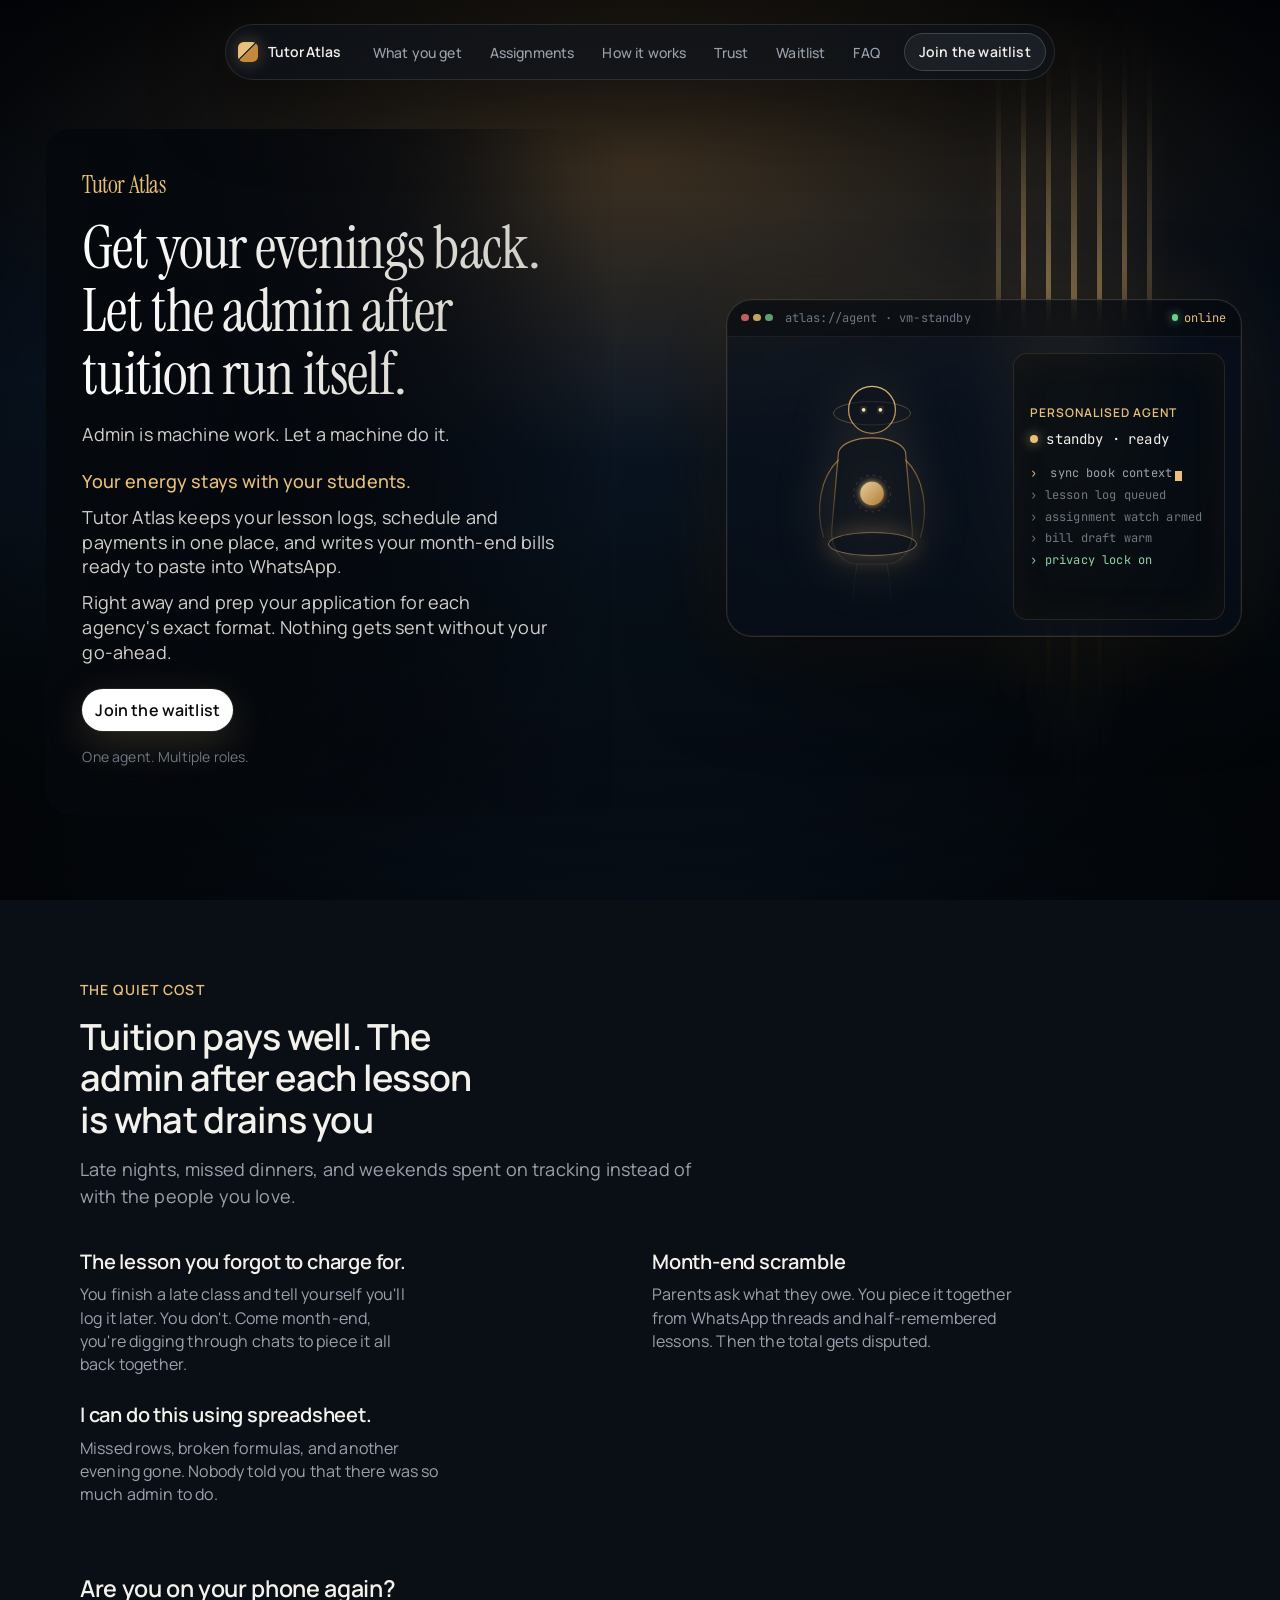
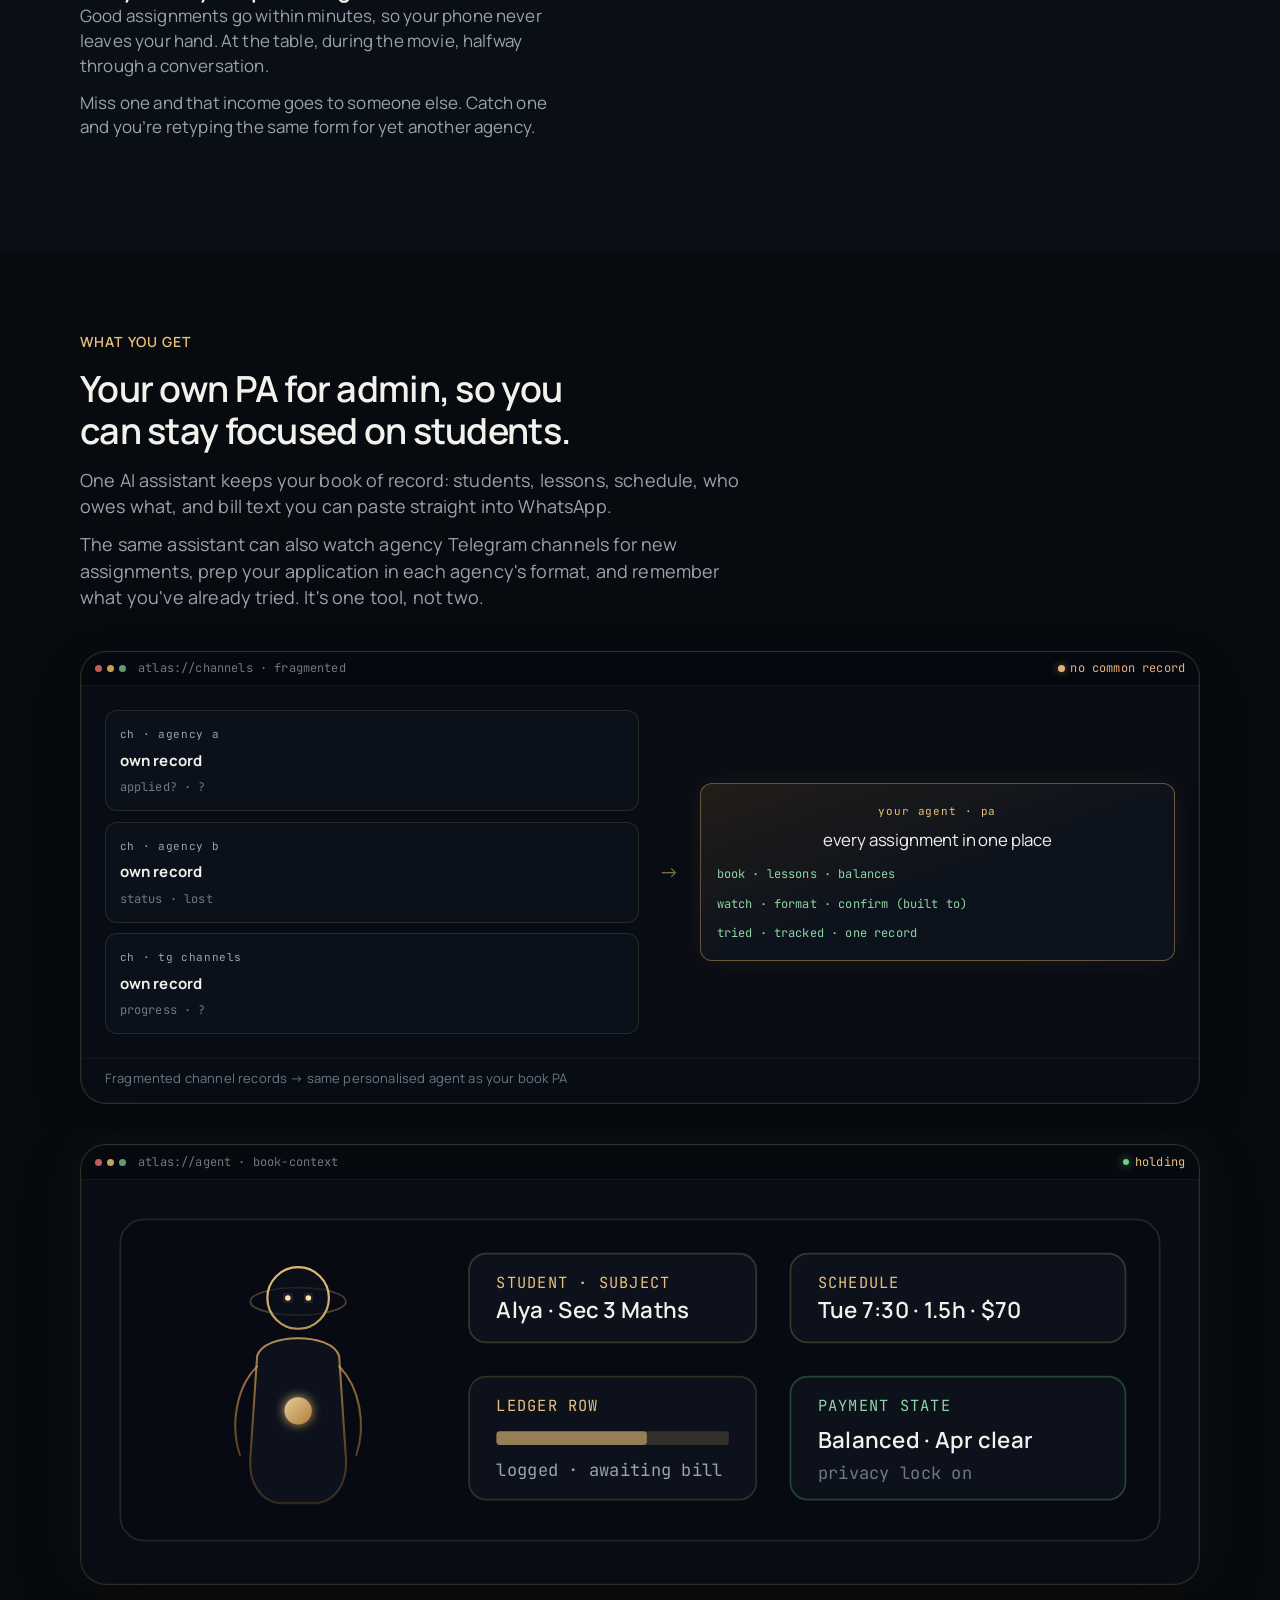
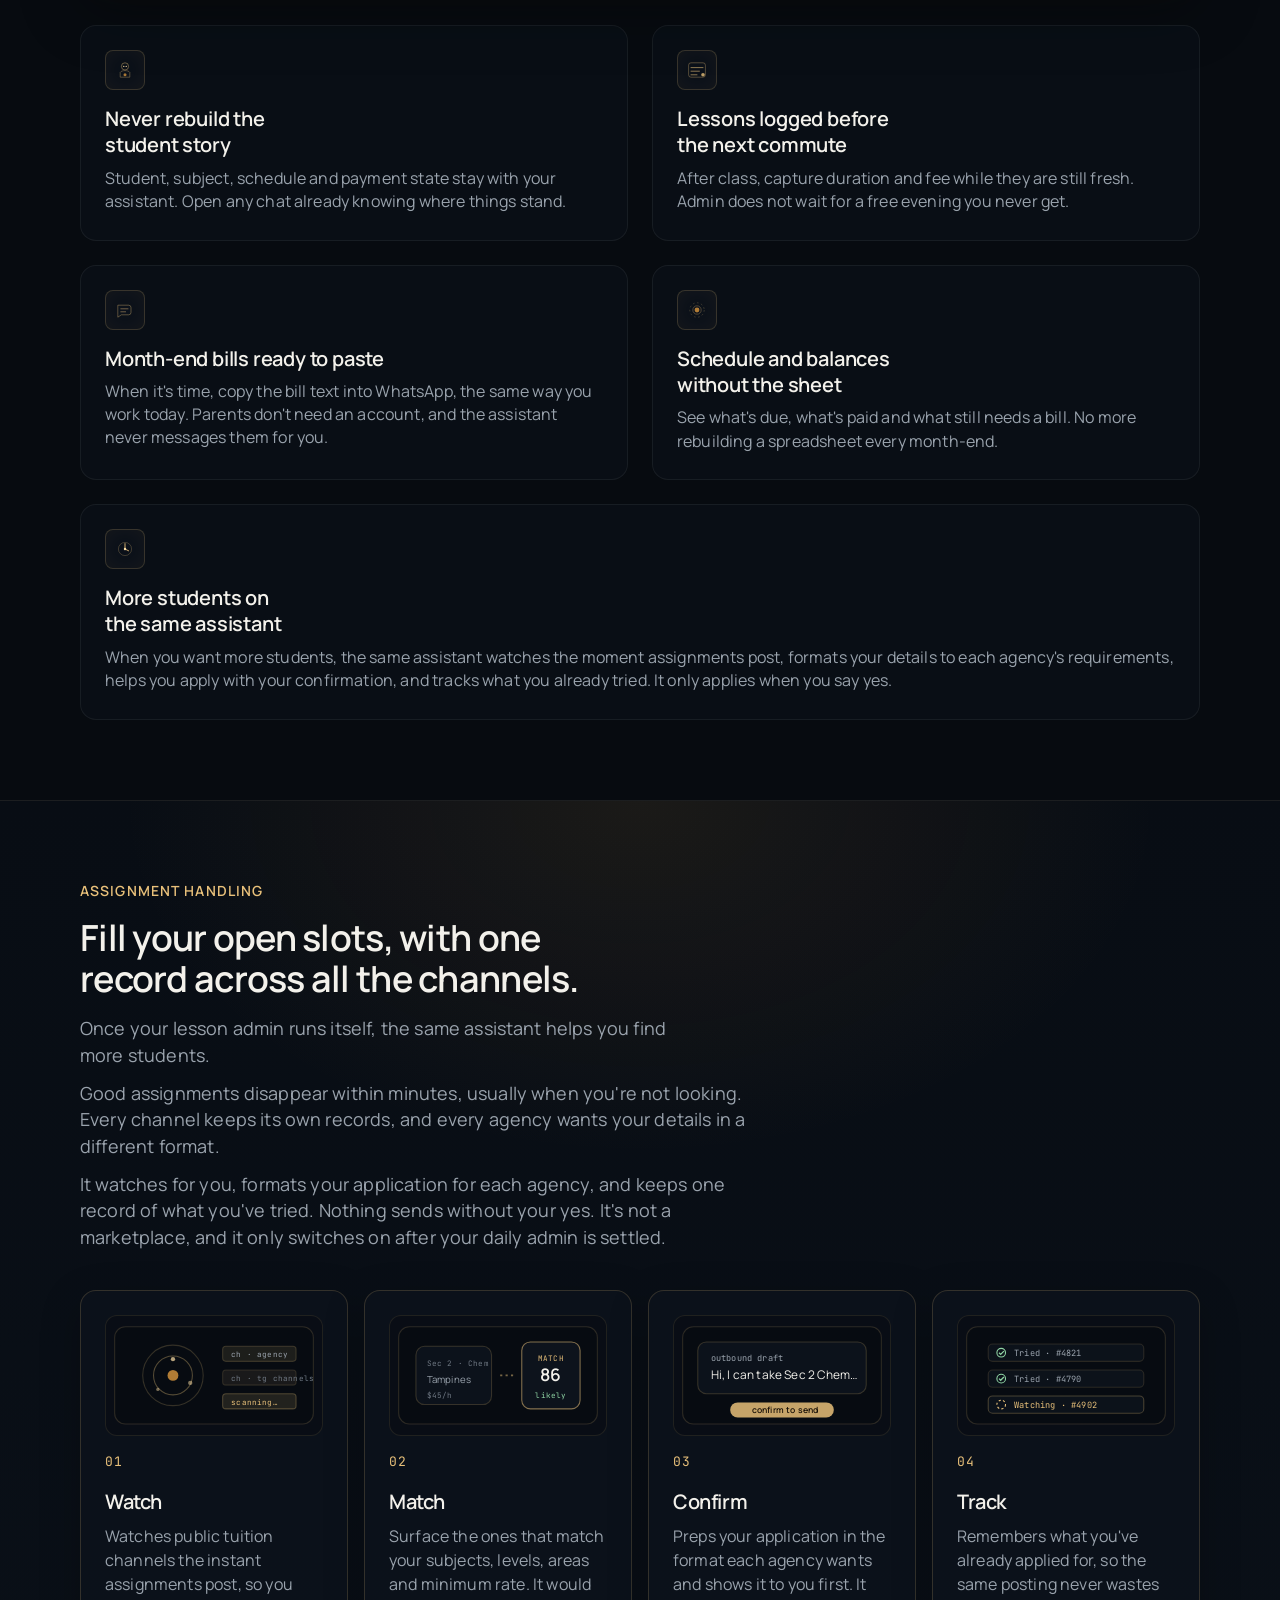
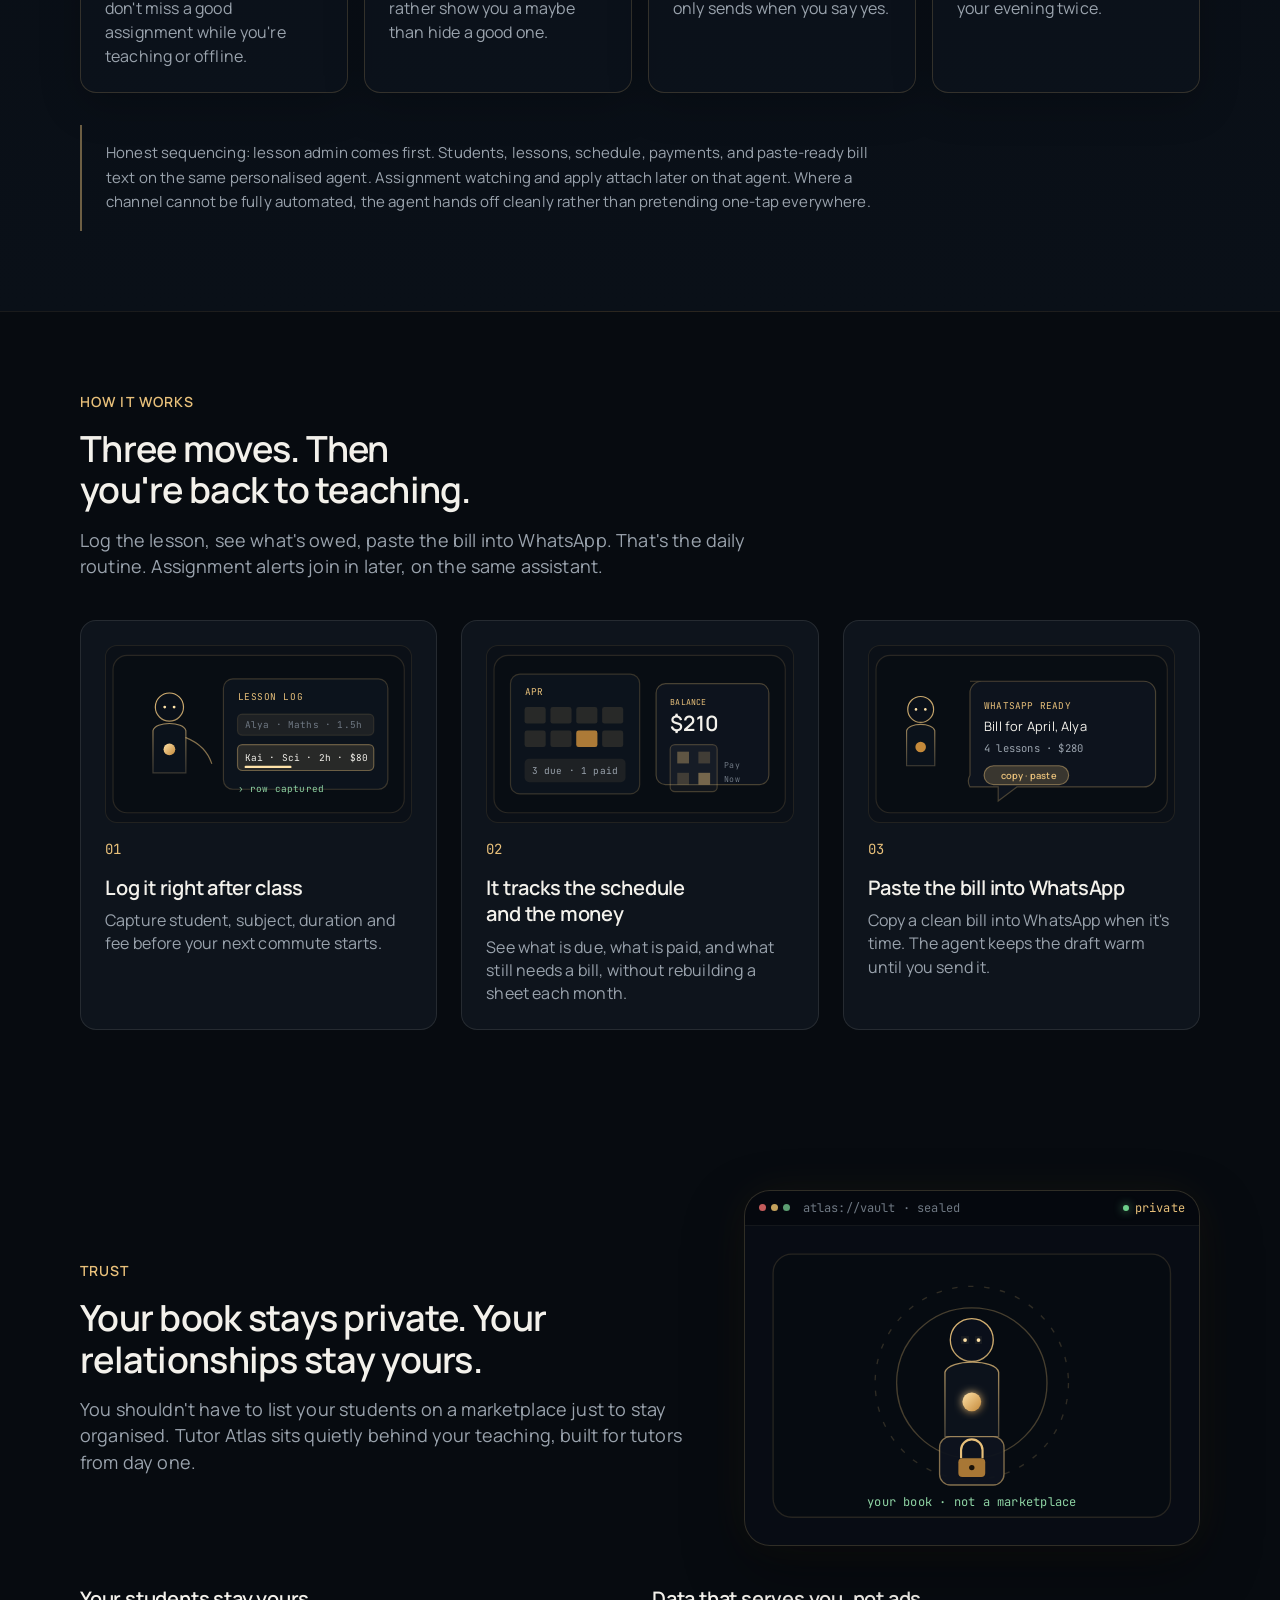
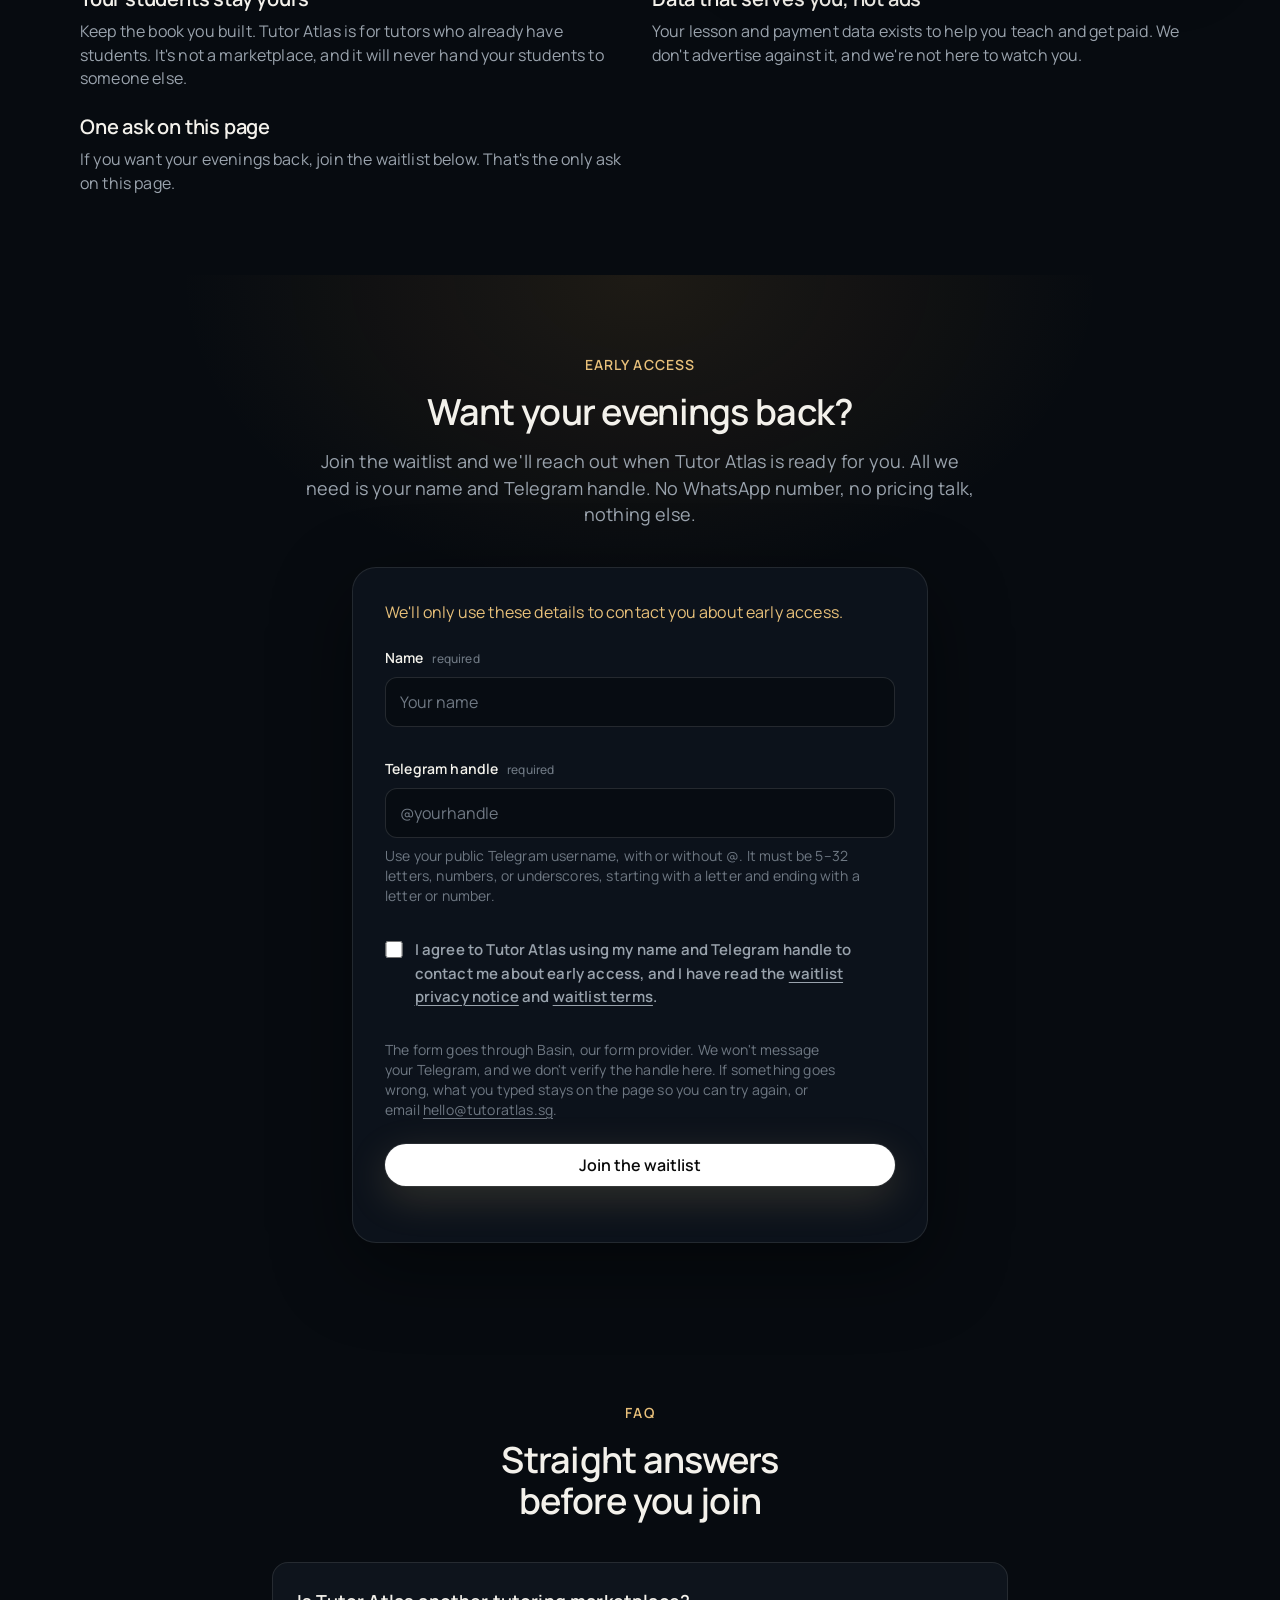
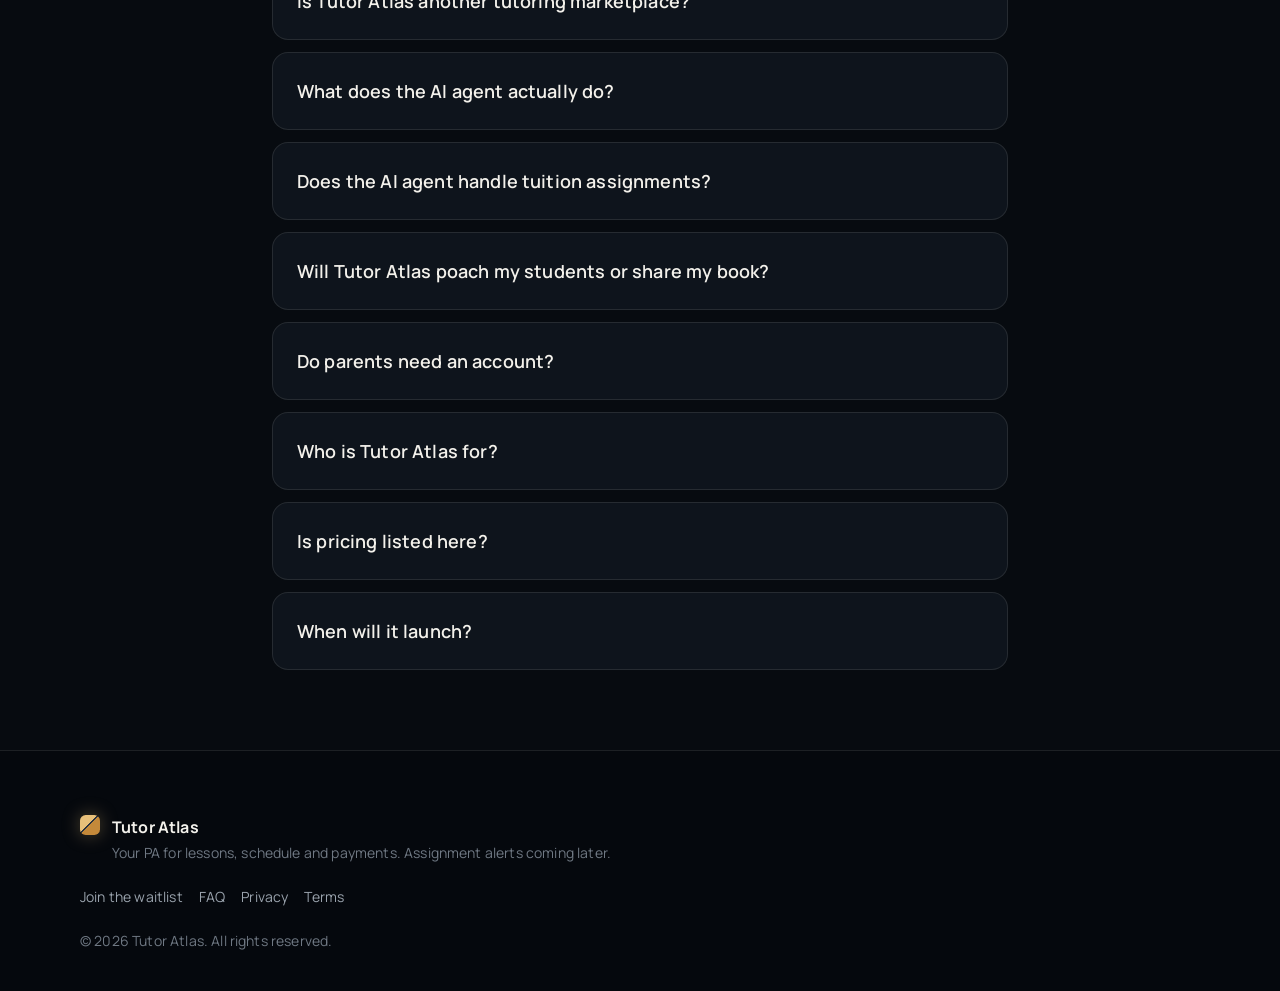
==== commit e12eef0f: "update first 2 section" ====
--- a/index.html
+++ b/index.html
@@ -255,7 +255,7 @@
           <p>Admin is machine work. Let a machine do it.</p>
           <p class="hero-lead-gold">Your energy stays with your students.</p>
           <p>Tutor Atlas keeps your lesson logs, schedule and payments in one place, and writes your month-end bills ready to paste into WhatsApp.</p>
-          <p>When a tuition assignment pops up on Telegram, we flag it to you right away and prep your application for each agency's exact format. Nothing gets sent without your go-ahead.</p>
+          <p>Right away and prep your application for each agency's exact format. Nothing gets sent without your go-ahead.</p>
         </div>
         <div class="hero-actions">
           <a class="btn btn-primary" href="#waitlist">Join the waitlist</a>
@@ -267,14 +267,14 @@
     <section class="section problem" id="problem" aria-labelledby="problem-heading">
       <div class="section-inner reveal">
         <p class="eyebrow">The quiet cost</p>
-        <h2 id="problem-heading">Tuition pays decently. It's the admin after each lesson that drains you.</h2>
+        <h2 id="problem-heading">Tuition pays well. The admin after each lesson is what drains you</h2>
         <div class="section-lead problem-lead">
-          <p>What wears you down is the quiet stuff after class. Logs, fees, month-end bills. All while you'd rather be thinking about your students.</p>
+          <p>Late nights, missed dinners, and weekends spent on tracking instead of with the people you love.</p>
         </div>
 
         <ul class="problem-grid">
           <li>
-            <h3>The log that never gets written</h3>
+            <h3>The lesson you forgot to charge for.</h3>
             <p>You finish a late class and tell yourself you'll log it later. You don't. Come month-end, you're digging through chats to piece it all back together.</p>
           </li>
           <li>
@@ -282,18 +282,29 @@
             <p>Parents ask what they owe. You piece it together from WhatsApp threads and half-remembered lessons. Then the total gets disputed.</p>
           </li>
           <li>
-            <h3>“I can do this in Google Sheets”</h3>
-            <p>Until you can't. Missed rows, broken formulas, and another evening gone on a second job you never signed up for.</p>
+            <h3>I can do this using spreadsheet.</h3>
+            <p>Missed rows, broken formulas, and another evening gone. Nobody told you that there was so much admin to do.</p>
           </li>
         </ul>
 
         <div class="problem-channels" aria-labelledby="channels-heading">
-          <h3 id="channels-heading">Looking for the next student? Every channel keeps its own record.</h3>
+          <h3 id="channels-heading">Are you on your phone again?</h3>
           <div class="problem-channels-lead">
-            <p>Good assignments go within minutes, usually while you're teaching or on the train. If you don't see it in time, that income goes to someone else.</p>
-            <p>Every agency keeps its own records. There's no single view of what you've applied for, and each agency wants your details in a different format. So you retype the same form over and over again.</p>
+            <p>Good assignments go within minutes, so your phone never leaves your hand. At the table, during the movie, halfway through a conversation.</p>
+            <p>Miss one and that income goes to someone else. Catch one and you’re retyping the same form for yet another agency.</p>
           </div>
-
+        </div>
+      </div>
+    </section>
+
+    <section class="section agent" id="agent" aria-labelledby="agent-heading">
+      <div class="section-inner reveal">
+        <p class="eyebrow">What you get</p>
+        <h2 id="agent-heading">Your own PA for admin, so you can stay focused on students.</h2>
+        <div class="section-lead">
+          <p>One AI assistant keeps your book of record: students, lessons, schedule, who owes what, and bill text you can paste straight into WhatsApp.</p>
+          <p>The same assistant can also watch agency Telegram channels for new assignments, prep your application in each agency's format, and remember what you've already tried. It's one tool, not two.</p>
+        </div>
           <figure class="channel-fragment" aria-hidden="true">
             <div class="scene-feature-chrome compact">
               <span class="vm-dots"><i></i><i></i><i></i></span>
@@ -331,19 +342,6 @@
             </div>
             <p class="channel-fragment-caption">Fragmented channel records → same personalised agent as your book PA</p>
           </figure>
-        </div>
-      </div>
-    </section>
-
-    <section class="section agent" id="agent" aria-labelledby="agent-heading">
-      <div class="section-inner reveal">
-        <p class="eyebrow">What you get</p>
-        <h2 id="agent-heading">Your own PA for admin, so you can stay focused on students.</h2>
-        <div class="section-lead">
-          <p>One AI assistant keeps your book of record: students, lessons, schedule, who owes what, and bill text you can paste straight into WhatsApp.</p>
-          <p>The same assistant can also watch agency Telegram channels for new assignments, prep your application in each agency's format, and remember what you've already tried. It's one tool, not two.</p>
-        </div>
-
         <figure class="scene-feature" aria-hidden="true">
           <div class="scene-feature-chrome">
             <span class="vm-dots"><i></i><i></i><i></i></span>
--- a/styles.css
+++ b/styles.css
@@ -1275,7 +1275,7 @@
 }
 
 .channel-fragment {
-  margin: 0;
+  margin: var(--space-500) 0 0;
   border-radius: calc(var(--radius-2xl) + 2px);
   border: 1px solid var(--glass-border);
   background: rgba(10, 16, 24, 0.55);
@@ -1396,7 +1396,7 @@
 
 .channel-fragment-caption {
   margin: 0;
-  padding: 0.65rem var(--space-300) var(--space-250);
+  padding: 0.65rem var(--space-300) var(--space-200);
   border-top: 1px solid rgba(255, 255, 255, 0.04);
   font-size: 0.8125rem;
   line-height: 1.35;
@@ -2249,7 +2249,8 @@
     line-height: 1.65rem;
   }
 
-  .scene-feature {
+  .scene-feature,
+  .channel-fragment {
     margin-top: var(--space-400);
   }
 
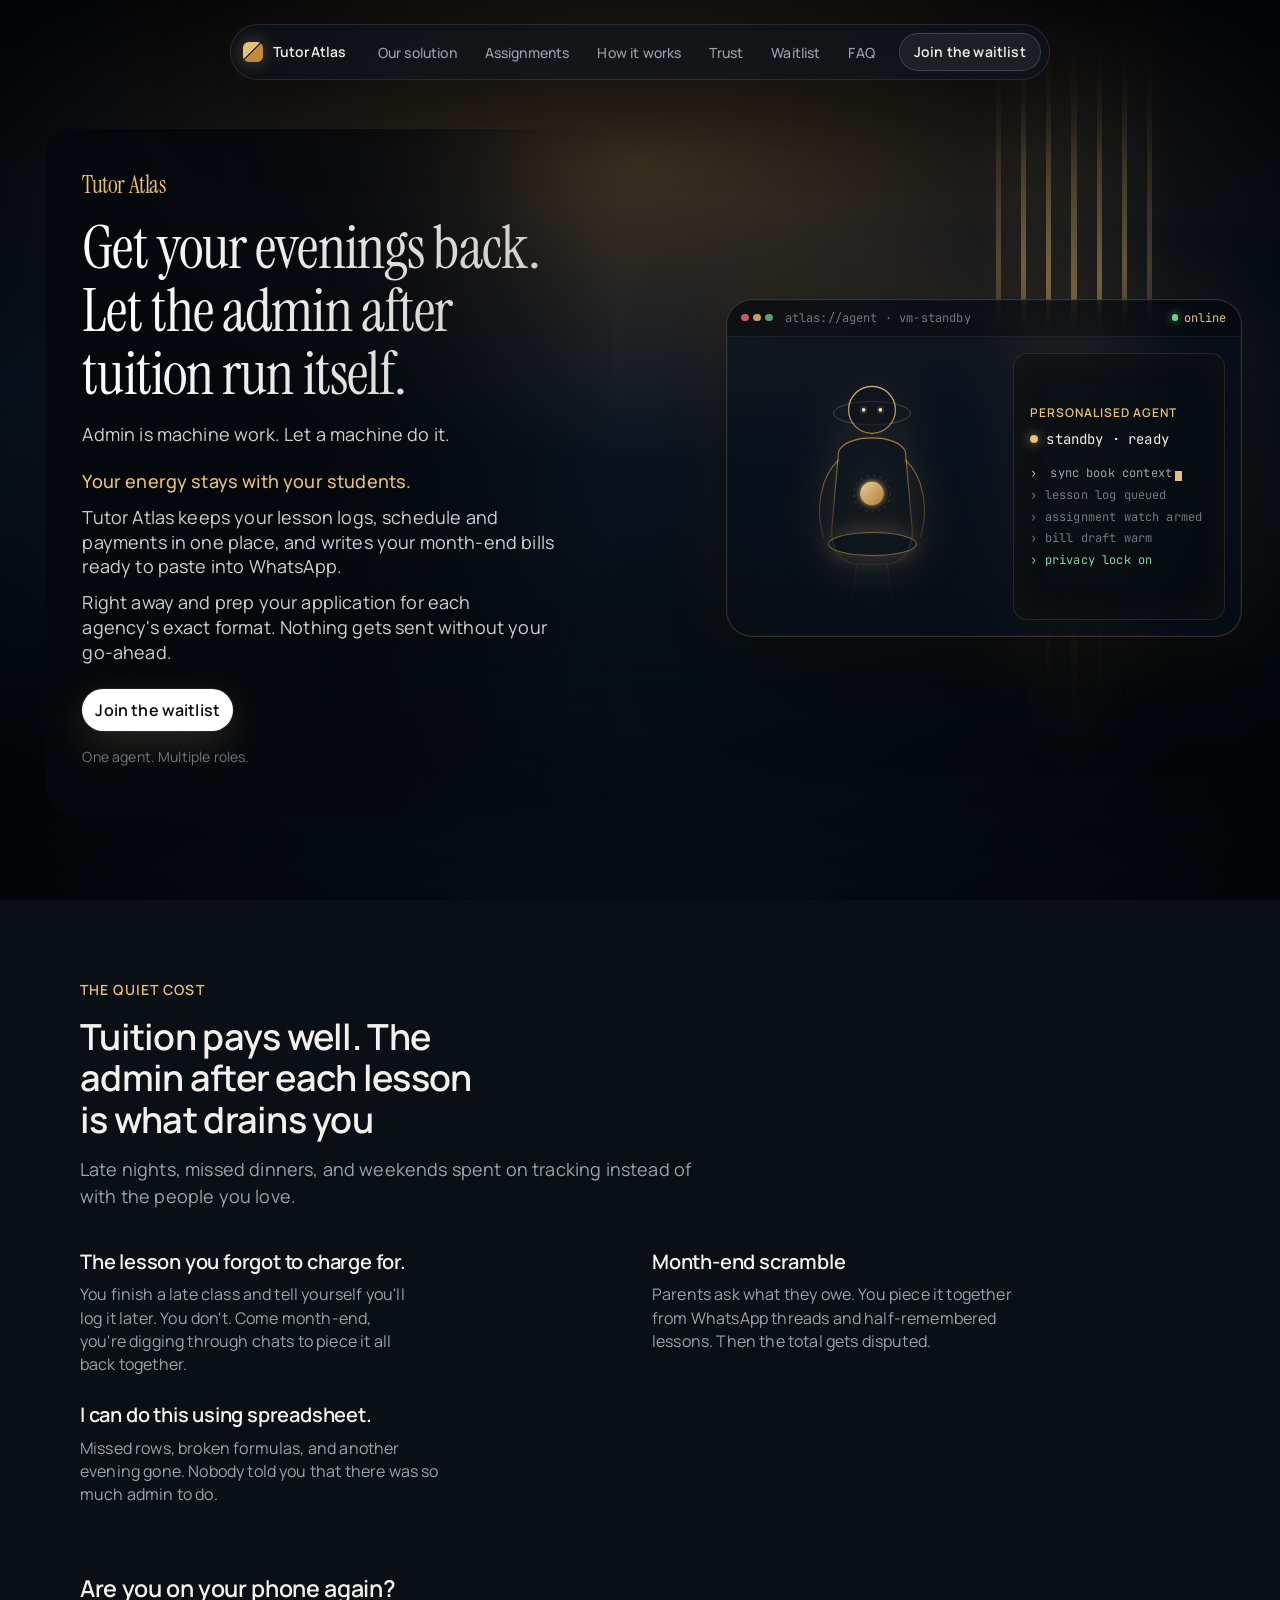
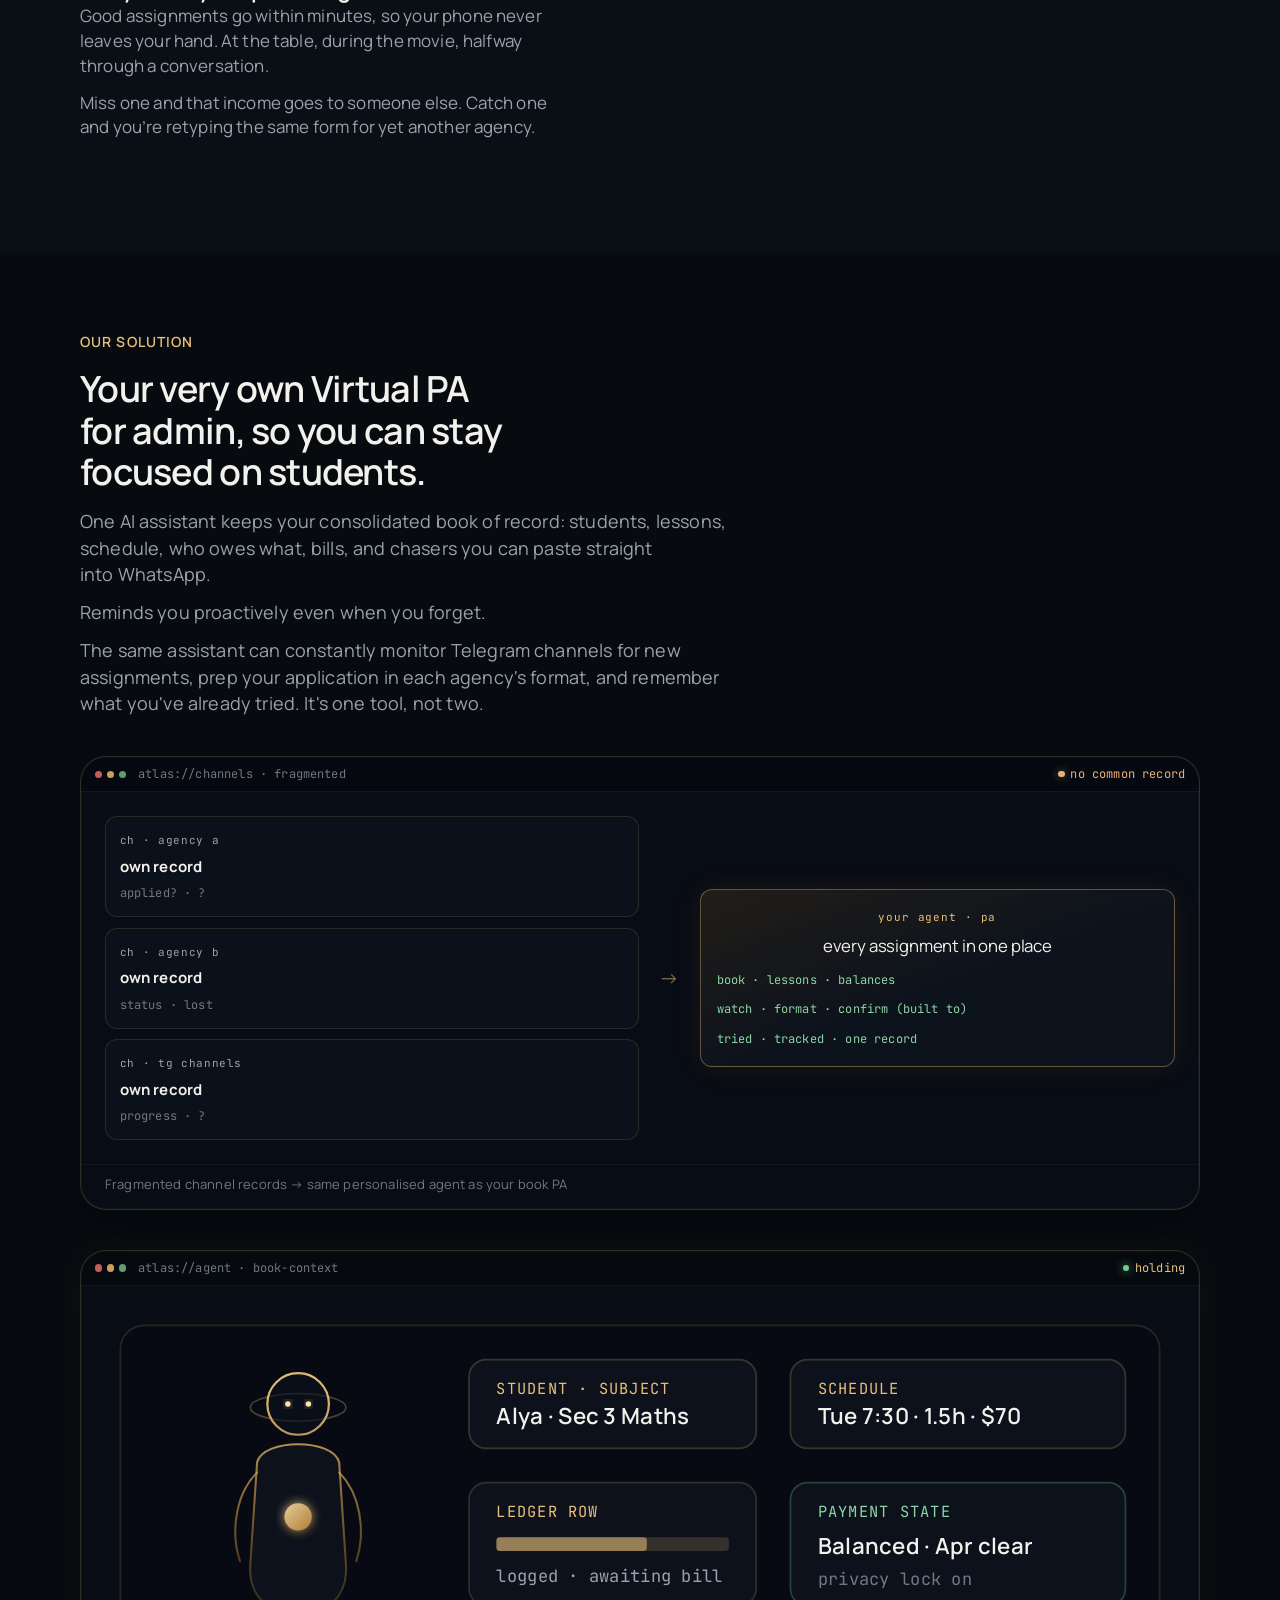
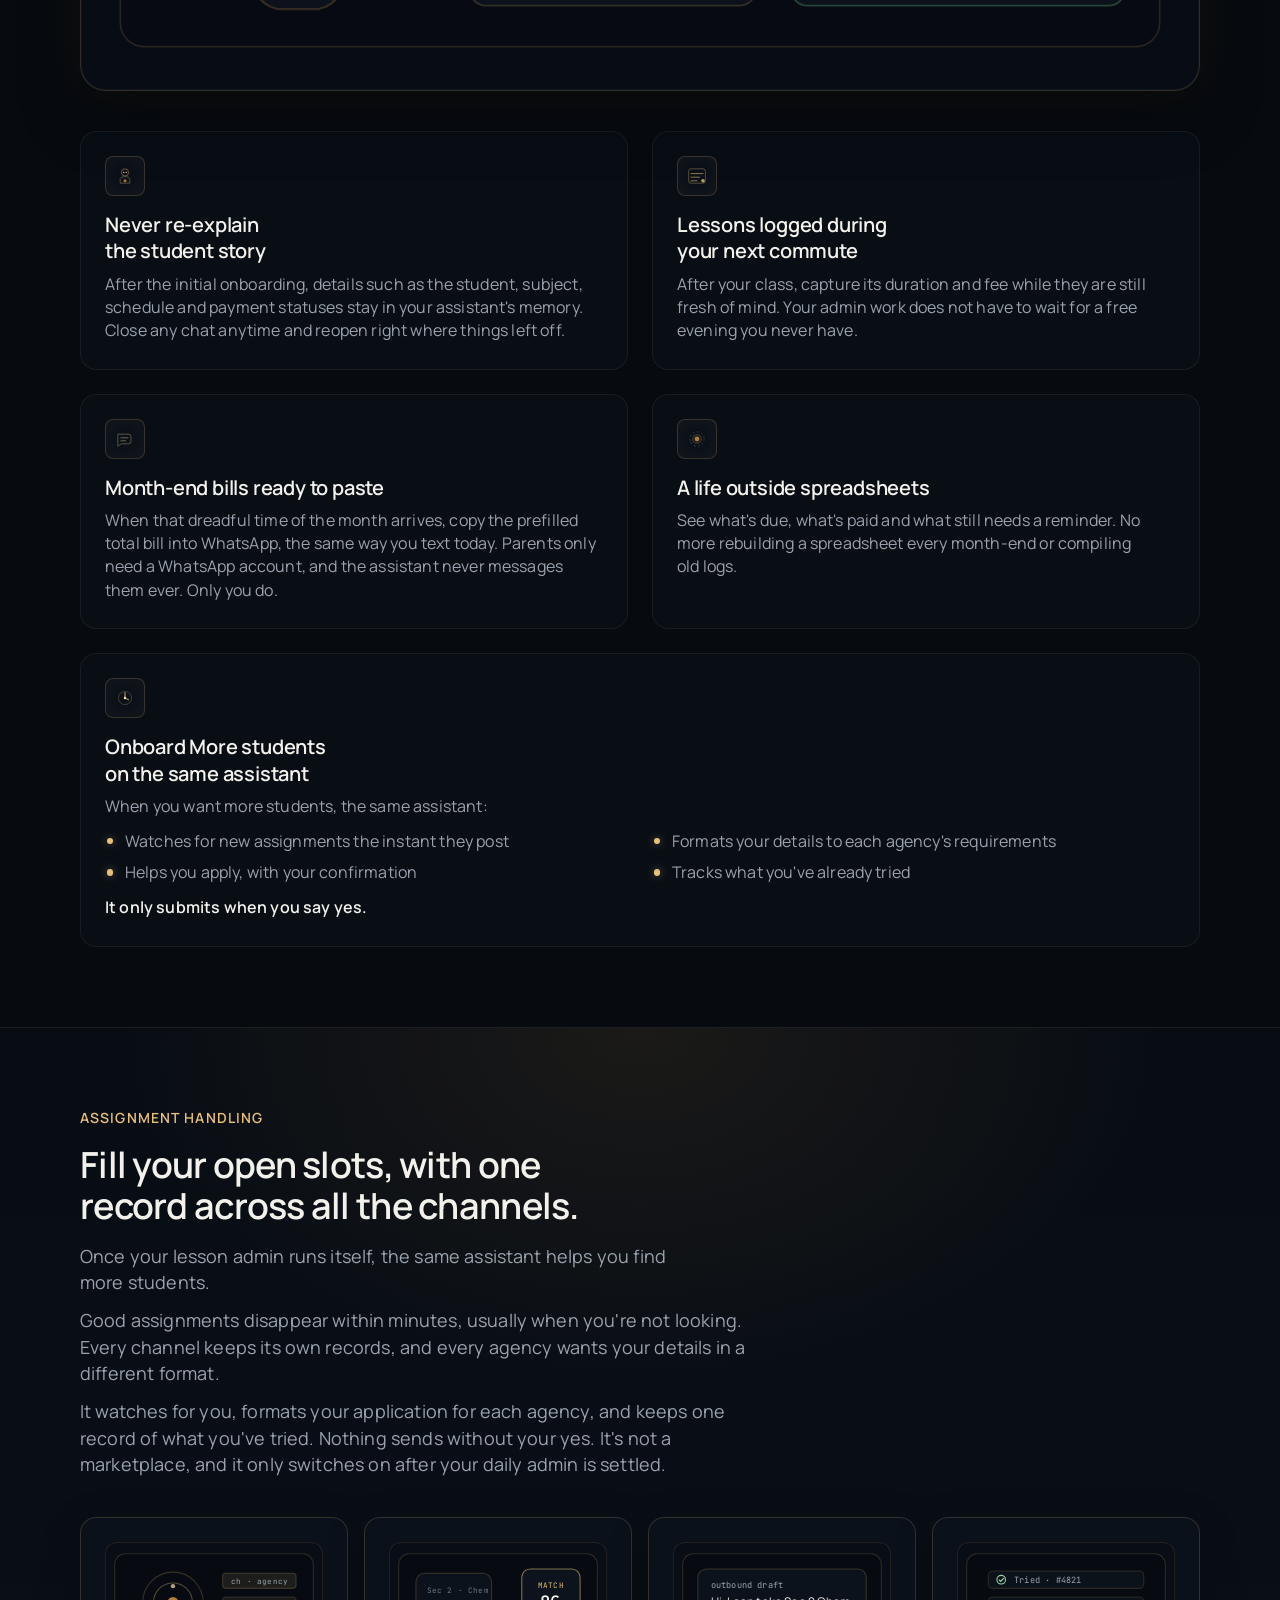
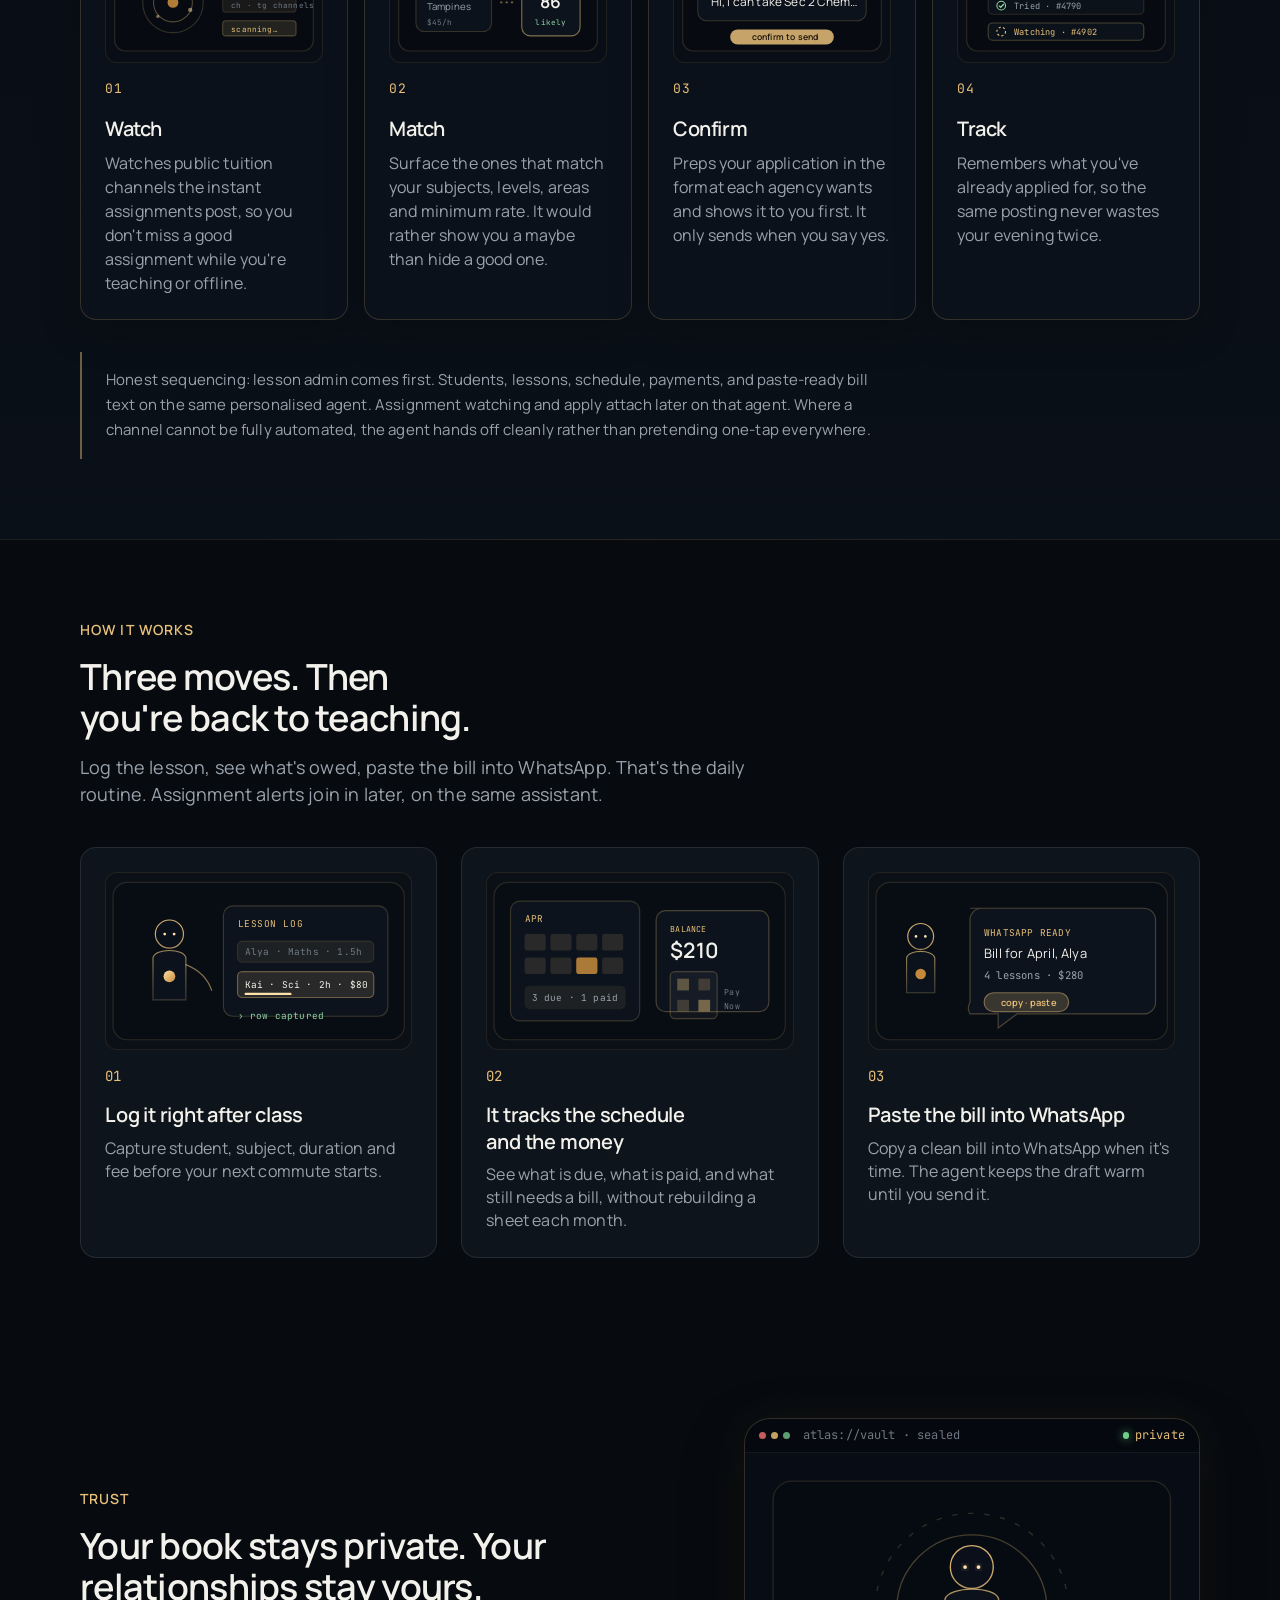
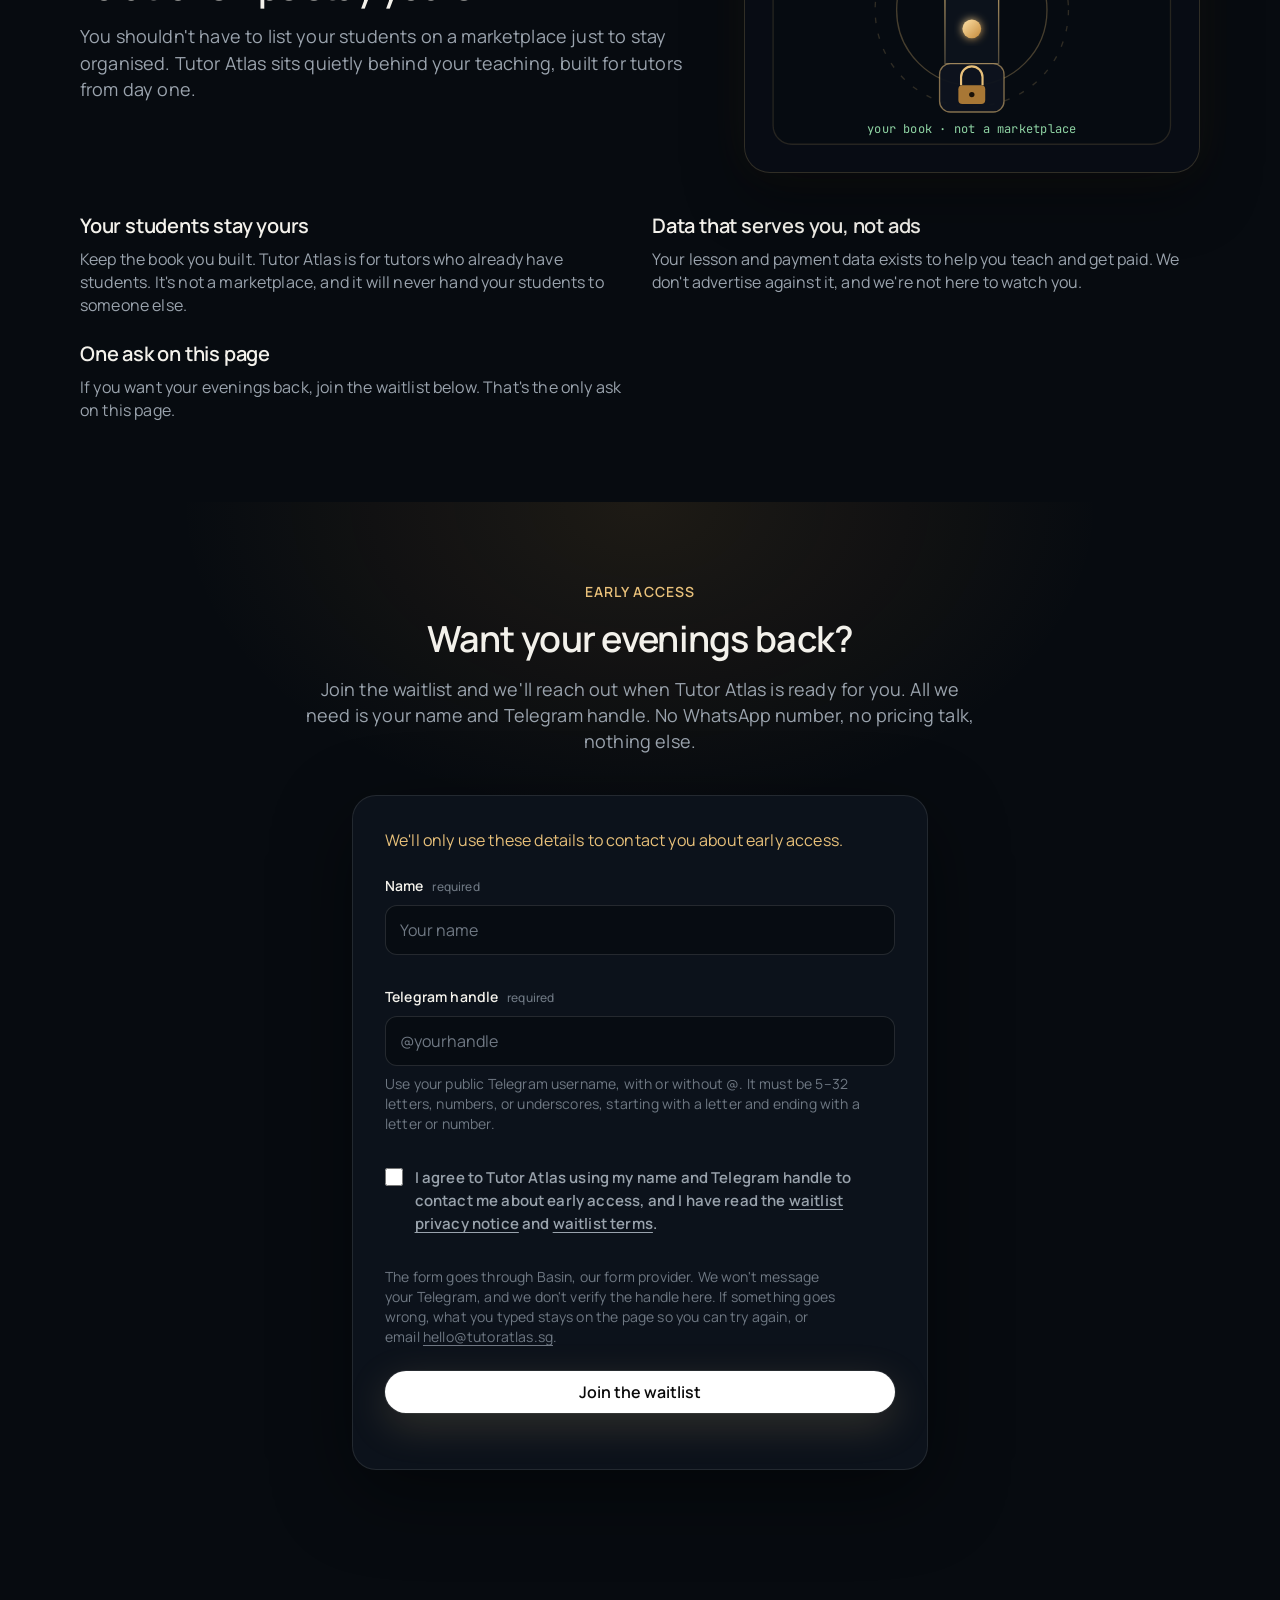
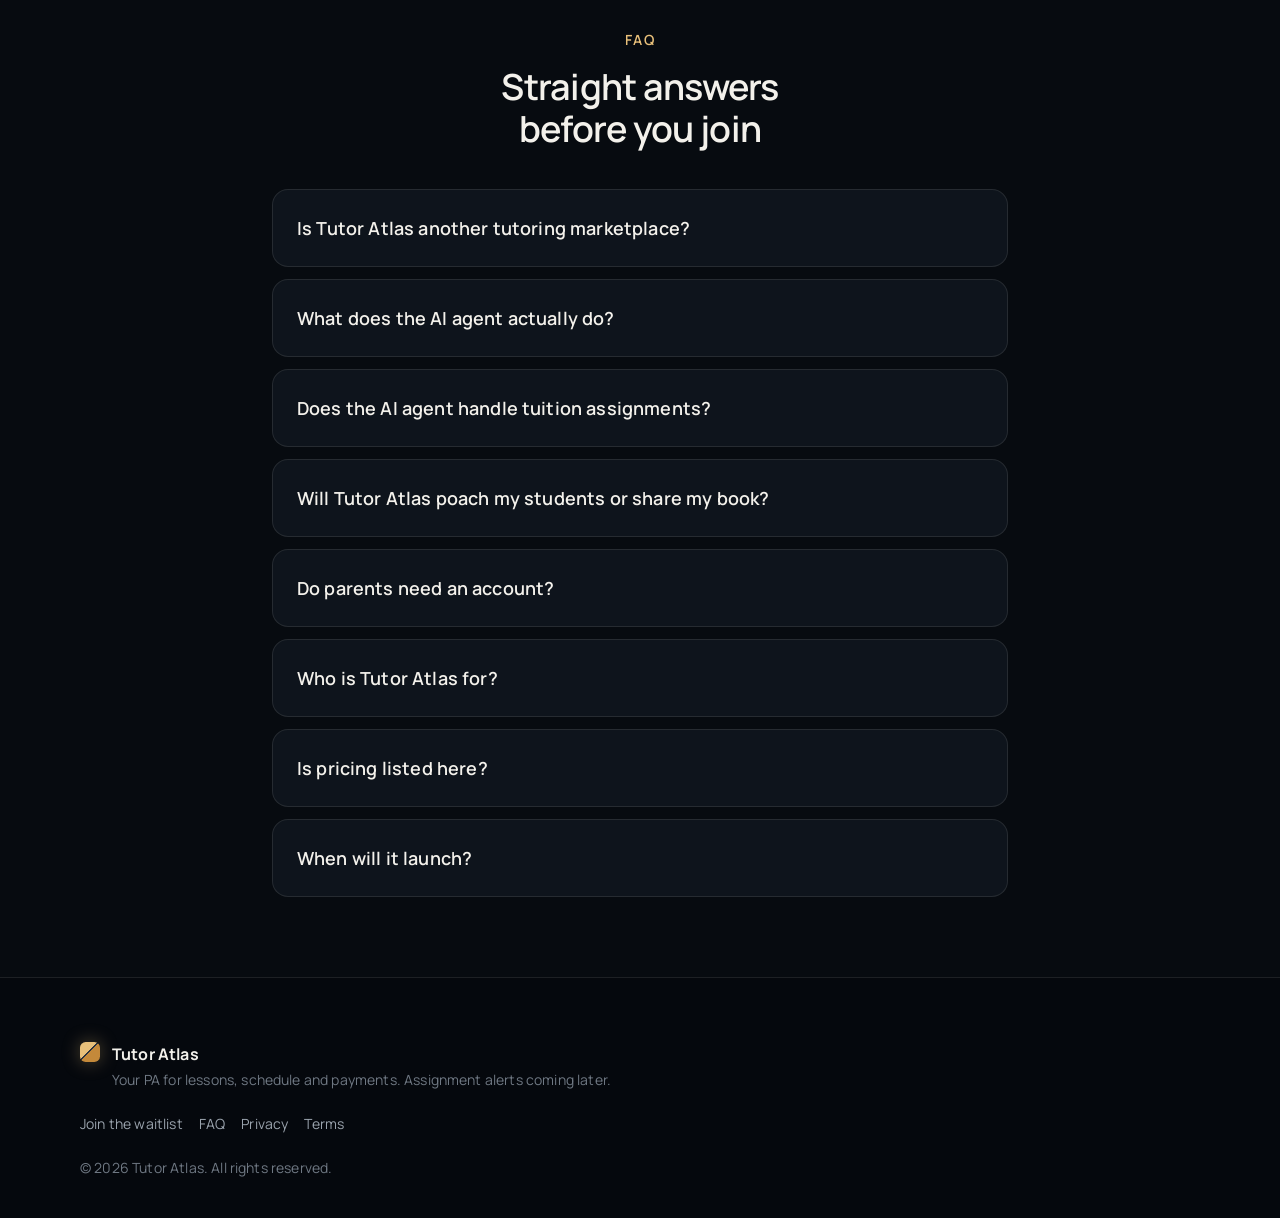
==== commit 575efaf4: "update what you get section" ====
--- a/index.html
+++ b/index.html
@@ -157,7 +157,7 @@
 
       <div class="nav-panel" id="nav-panel" data-nav-panel>
         <ul class="nav-links">
-          <li style="--i: 0"><a href="#agent">What you get</a></li>
+          <li style="--i: 0"><a href="#agent">Our solution</a></li>
           <li style="--i: 1"><a href="#assignments">Assignments</a></li>
           <li style="--i: 2"><a href="#how">How it works</a></li>
           <li style="--i: 3"><a href="#trust">Trust</a></li>
@@ -299,11 +299,12 @@
 
     <section class="section agent" id="agent" aria-labelledby="agent-heading">
       <div class="section-inner reveal">
-        <p class="eyebrow">What you get</p>
-        <h2 id="agent-heading">Your own PA for admin, so you can stay focused on students.</h2>
+        <p class="eyebrow">Our solution</p>
+        <h2 id="agent-heading">Your very own Virtual PA for admin, so you can stay focused on students.</h2>
         <div class="section-lead">
-          <p>One AI assistant keeps your book of record: students, lessons, schedule, who owes what, and bill text you can paste straight into WhatsApp.</p>
-          <p>The same assistant can also watch agency Telegram channels for new assignments, prep your application in each agency's format, and remember what you've already tried. It's one tool, not two.</p>
+          <p>One AI assistant keeps your consolidated book of record: students, lessons, schedule, who owes what, bills, and chasers you can paste straight into WhatsApp.</p>
+          <p>Reminds you proactively even when you forget.</p>
+          <p>The same assistant can constantly monitor Telegram channels for new assignments, prep your application in each agency's format, and remember what you've already tried. It's one tool, not two.</p>
         </div>
           <figure class="channel-fragment" aria-hidden="true">
             <div class="scene-feature-chrome compact">
@@ -428,36 +429,43 @@
             <span class="benefit-motif" aria-hidden="true">
               <svg viewBox="0 0 40 40" fill="none"><circle cx="20" cy="14" r="6" stroke="#E8C07A" stroke-opacity="0.7"/><circle cx="18" cy="14" r="1" fill="#FFE2A8"/><circle cx="22" cy="14" r="1" fill="#FFE2A8"/><path d="M12 24c2-4 14-4 16 0v8H12z" stroke="#E8C07A" stroke-opacity="0.55" fill="rgba(14,20,30,0.5)"/><circle cx="20" cy="28" r="2.5" fill="#C4893A" opacity="0.85"/></svg>
             </span>
-            <h3>Never rebuild the student story</h3>
-            <p>Student, subject, schedule and payment state stay with your assistant. Open any chat already knowing where things stand.</p>
+            <h3>Never re-explain the student story</h3>
+            <p>After the initial onboarding, details such as the student, subject, schedule and payment statuses stay in your assistant's memory. Close any chat anytime and reopen right where things left off.</p>
           </li>
           <li>
             <span class="benefit-motif" aria-hidden="true">
               <svg viewBox="0 0 40 40" fill="none"><rect x="6" y="8" width="28" height="24" rx="4" stroke="#E8C07A" stroke-opacity="0.55"/><path d="M10 16h20M10 22h14M10 28h10" stroke="#E8C07A" stroke-opacity="0.7" stroke-width="1.4" stroke-linecap="round"/><circle cx="30" cy="28" r="3" fill="#E8C07A" opacity="0.8"/></svg>
             </span>
-            <h3>Lessons logged before the next commute</h3>
-            <p>After class, capture duration and fee while they are still fresh. Admin does not wait for a free evening you never get.</p>
+            <h3>Lessons logged during your next commute</h3>
+            <p>After your class, capture its duration and fee while they are still fresh of mind. Your admin work does not have to wait for a free evening you never have.</p>
           </li>
           <li>
             <span class="benefit-motif" aria-hidden="true">
               <svg viewBox="0 0 40 40" fill="none"><path d="M8 12h18a4 4 0 014 4v8a4 4 0 01-4 4H14l-6 4v-4H8a0 0 0 010 0V12z" stroke="#E8C07A" stroke-opacity="0.6" fill="rgba(14,20,30,0.45)"/><path d="M13 18h12M13 23h8" stroke="#E8C07A" stroke-opacity="0.75" stroke-linecap="round"/></svg>
             </span>
             <h3>Month-end bills ready to paste</h3>
-            <p>When it's time, copy the bill text into WhatsApp, the same way you work today. Parents don't need an account, and the assistant never messages them for you.</p>
+            <p>When that dreadful time of the month arrives, copy the prefilled total bill into WhatsApp, the same way you text today. Parents only need a WhatsApp account, and the assistant never messages them ever. Only you do.</p>
           </li>
           <li>
             <span class="benefit-motif" aria-hidden="true">
               <svg viewBox="0 0 40 40" fill="none"><circle cx="20" cy="20" r="12" stroke="#E8C07A" stroke-opacity="0.35" stroke-dasharray="3 4"/><circle cx="20" cy="20" r="4" fill="#C4893A" opacity="0.9"/><circle cx="20" cy="20" r="7" stroke="#E8C07A" stroke-opacity="0.5"/></svg>
             </span>
-            <h3>Schedule and balances without the sheet</h3>
-            <p>See what's due, what's paid and what still needs a bill. No more rebuilding a spreadsheet every month-end.</p>
+            <h3>A life outside spreadsheets</h3>
+            <p>See what's due, what's paid and what still needs a reminder. No more rebuilding a spreadsheet every month-end or compiling old logs.</p>
           </li>
           <li>
             <span class="benefit-motif" aria-hidden="true">
               <svg viewBox="0 0 40 40" fill="none"><circle cx="20" cy="20" r="11" stroke="#E8C07A" stroke-opacity="0.4"/><path d="M20 11v9l6 3" stroke="#E8C07A" stroke-width="1.5" stroke-linecap="round"/><circle cx="20" cy="20" r="2" fill="#FFE2A8"/></svg>
             </span>
-            <h3>More students on the same assistant</h3>
-            <p>When you want more students, the same assistant watches the moment assignments post, formats your details to each agency's requirements, helps you apply with your confirmation, and tracks what you already tried. It only applies when you say yes.</p>
+            <h3>Onboard More students on the same assistant</h3>
+            <p>When you want more students, the same assistant:</p>
+            <ul class="benefit-points">
+              <li>Watches for new assignments the instant they post</li>
+              <li>Formats your details to each agency's requirements</li>
+              <li>Helps you apply, with your confirmation</li>
+              <li>Tracks what you've already tried</li>
+            </ul>
+            <p class="benefit-note">It only submits when you say yes.</p>
           </li>
         </ul>
       </div>
--- a/styles.css
+++ b/styles.css
@@ -1614,6 +1614,49 @@
   overflow-wrap: anywhere;
 }
 
+.benefit-points {
+  list-style: none;
+  margin: var(--space-100) 0 0;
+  padding: 0;
+  display: grid;
+  gap: var(--space-75);
+}
+
+@media (min-width: 700px) {
+  .benefit-points {
+    grid-template-columns: repeat(2, minmax(0, 1fr));
+    gap: var(--space-75) var(--space-300);
+  }
+}
+
+.benefit-list .benefit-points li {
+  position: relative;
+  padding: 0 0 0 1.25rem;
+  border: 0;
+  background: none;
+  color: var(--text-muted);
+  font-size: 1rem;
+  line-height: 1.45rem;
+}
+
+.benefit-list .benefit-points li::before {
+  content: "";
+  position: absolute;
+  left: 0.1rem;
+  top: 0.5rem;
+  width: 0.4rem;
+  height: 0.4rem;
+  border-radius: 50%;
+  background: var(--accent-bright);
+  box-shadow: 0 0 8px rgba(232, 192, 122, 0.45);
+}
+
+.benefit-list .benefit-note {
+  margin-top: var(--space-100);
+  color: var(--text);
+  font-weight: 600;
+}
+
 .benefit-list li {
   padding: var(--space-300);
   padding-bottom: calc(var(--space-300) + 0.15rem);
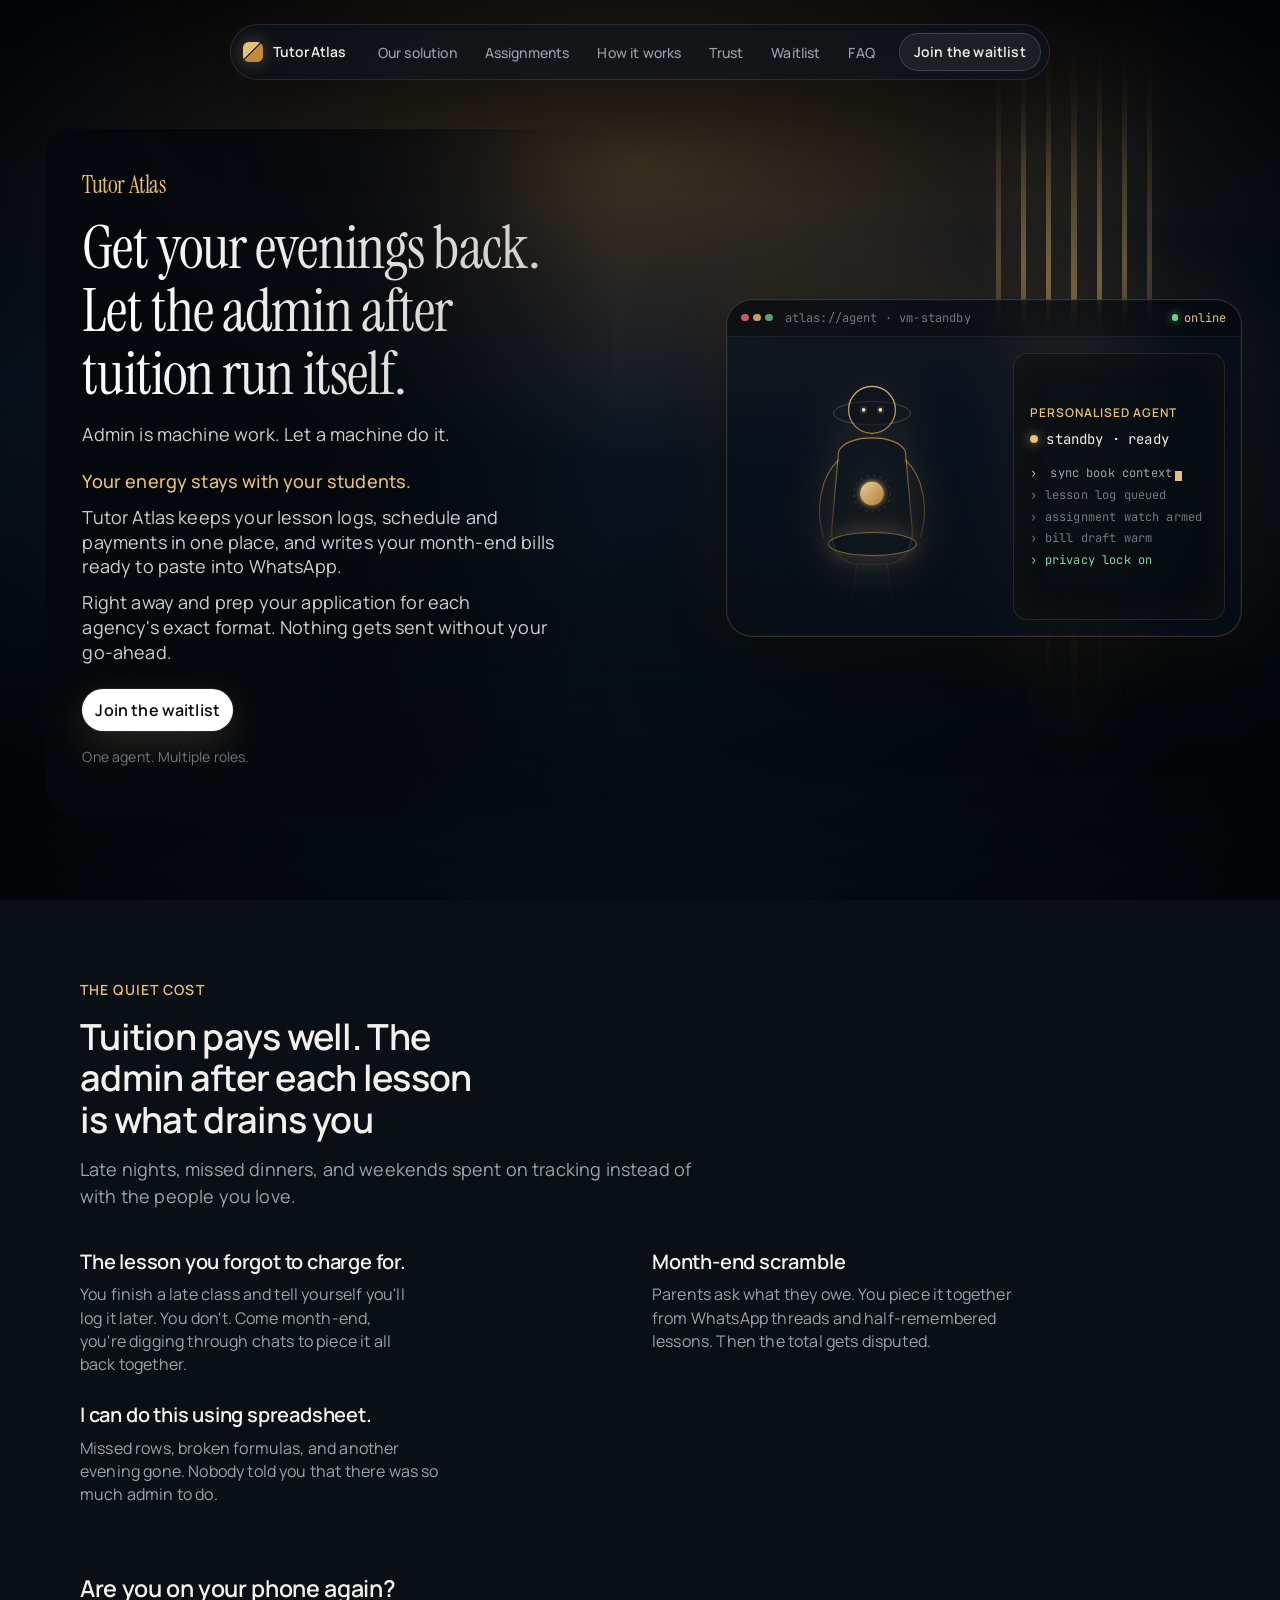
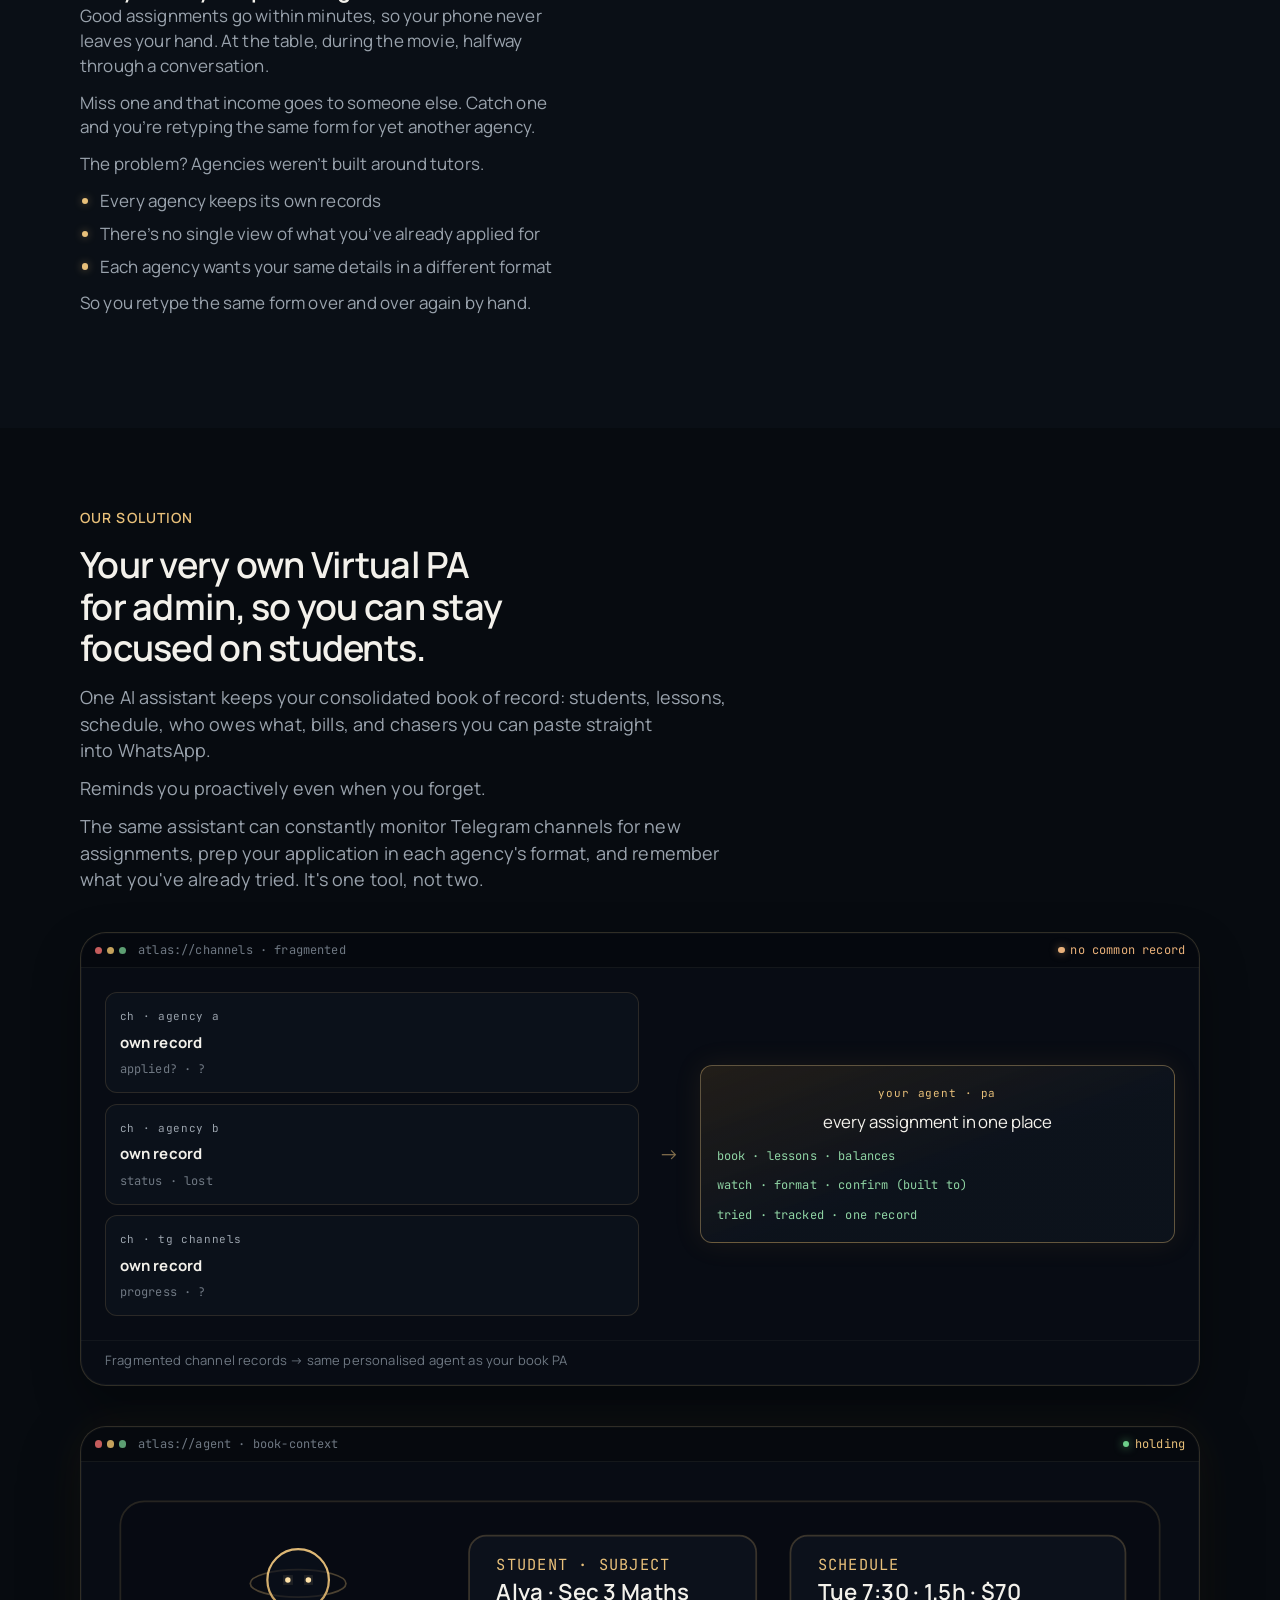
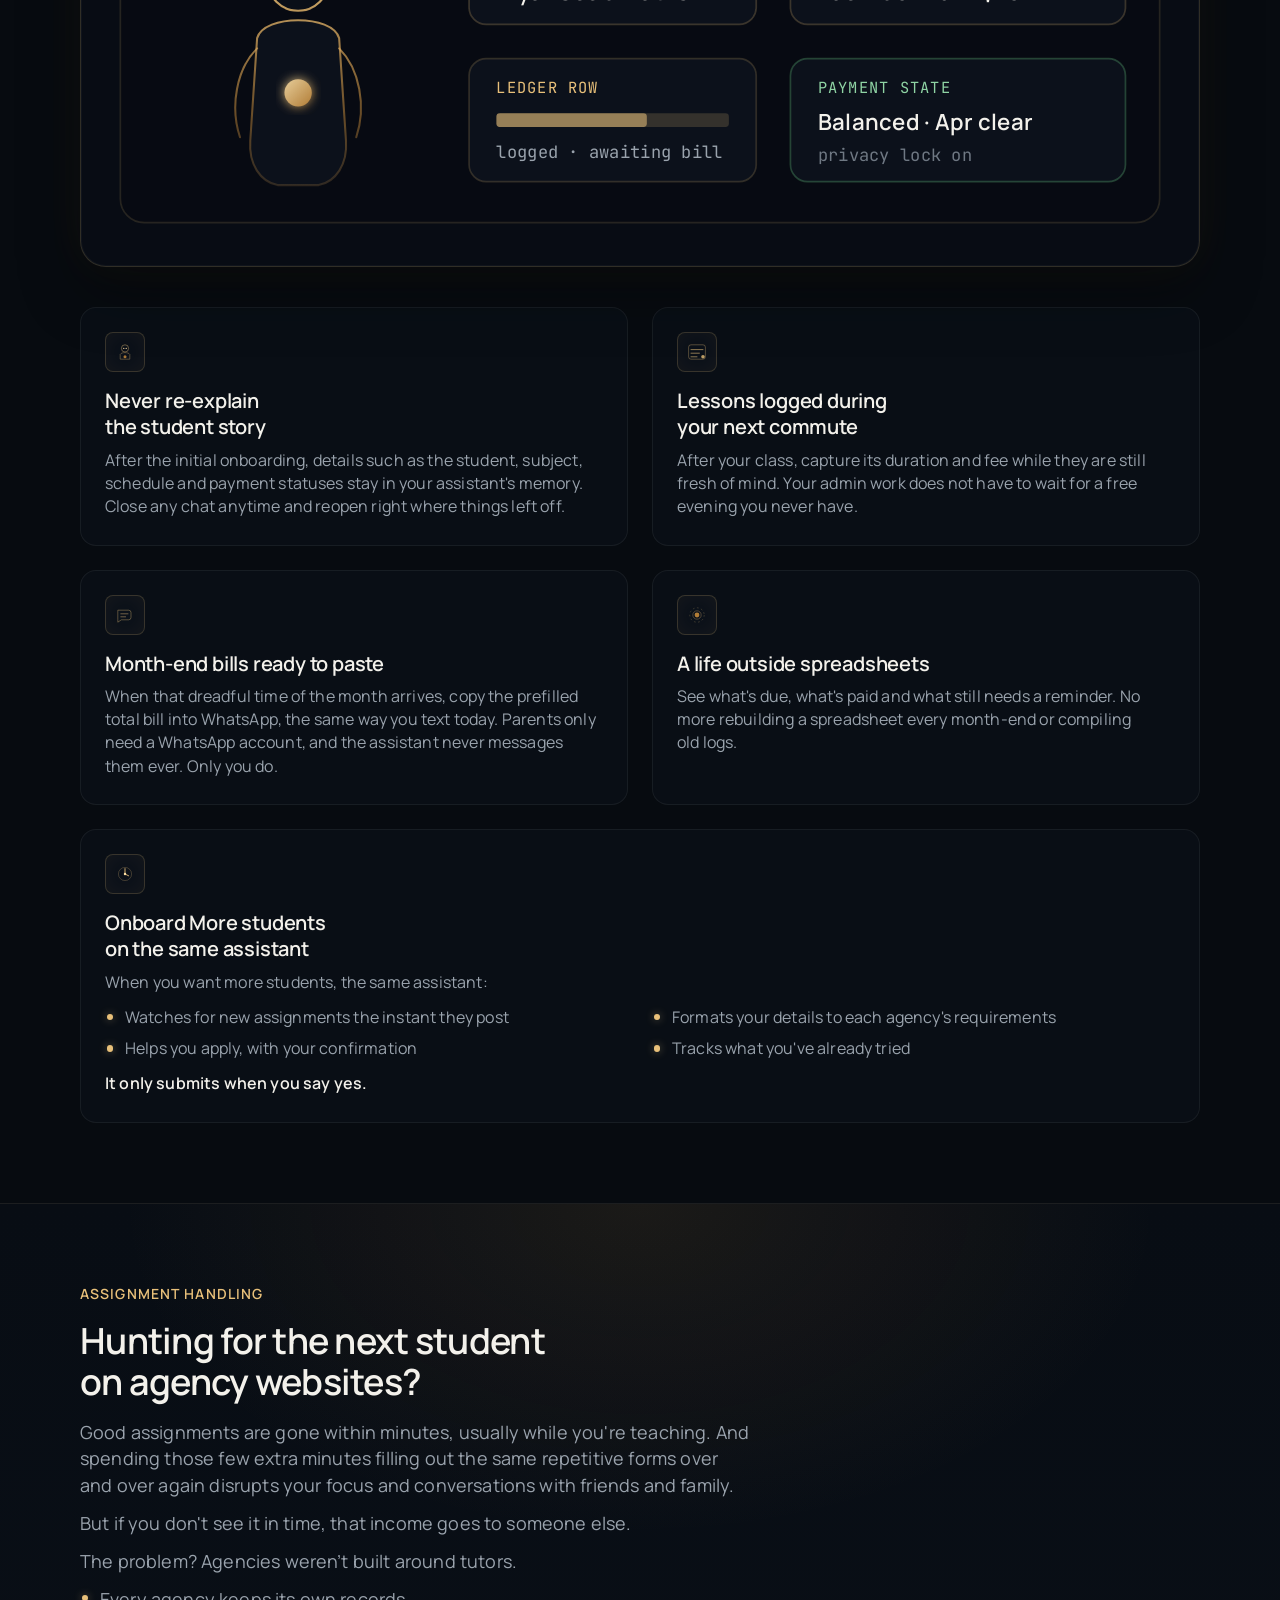
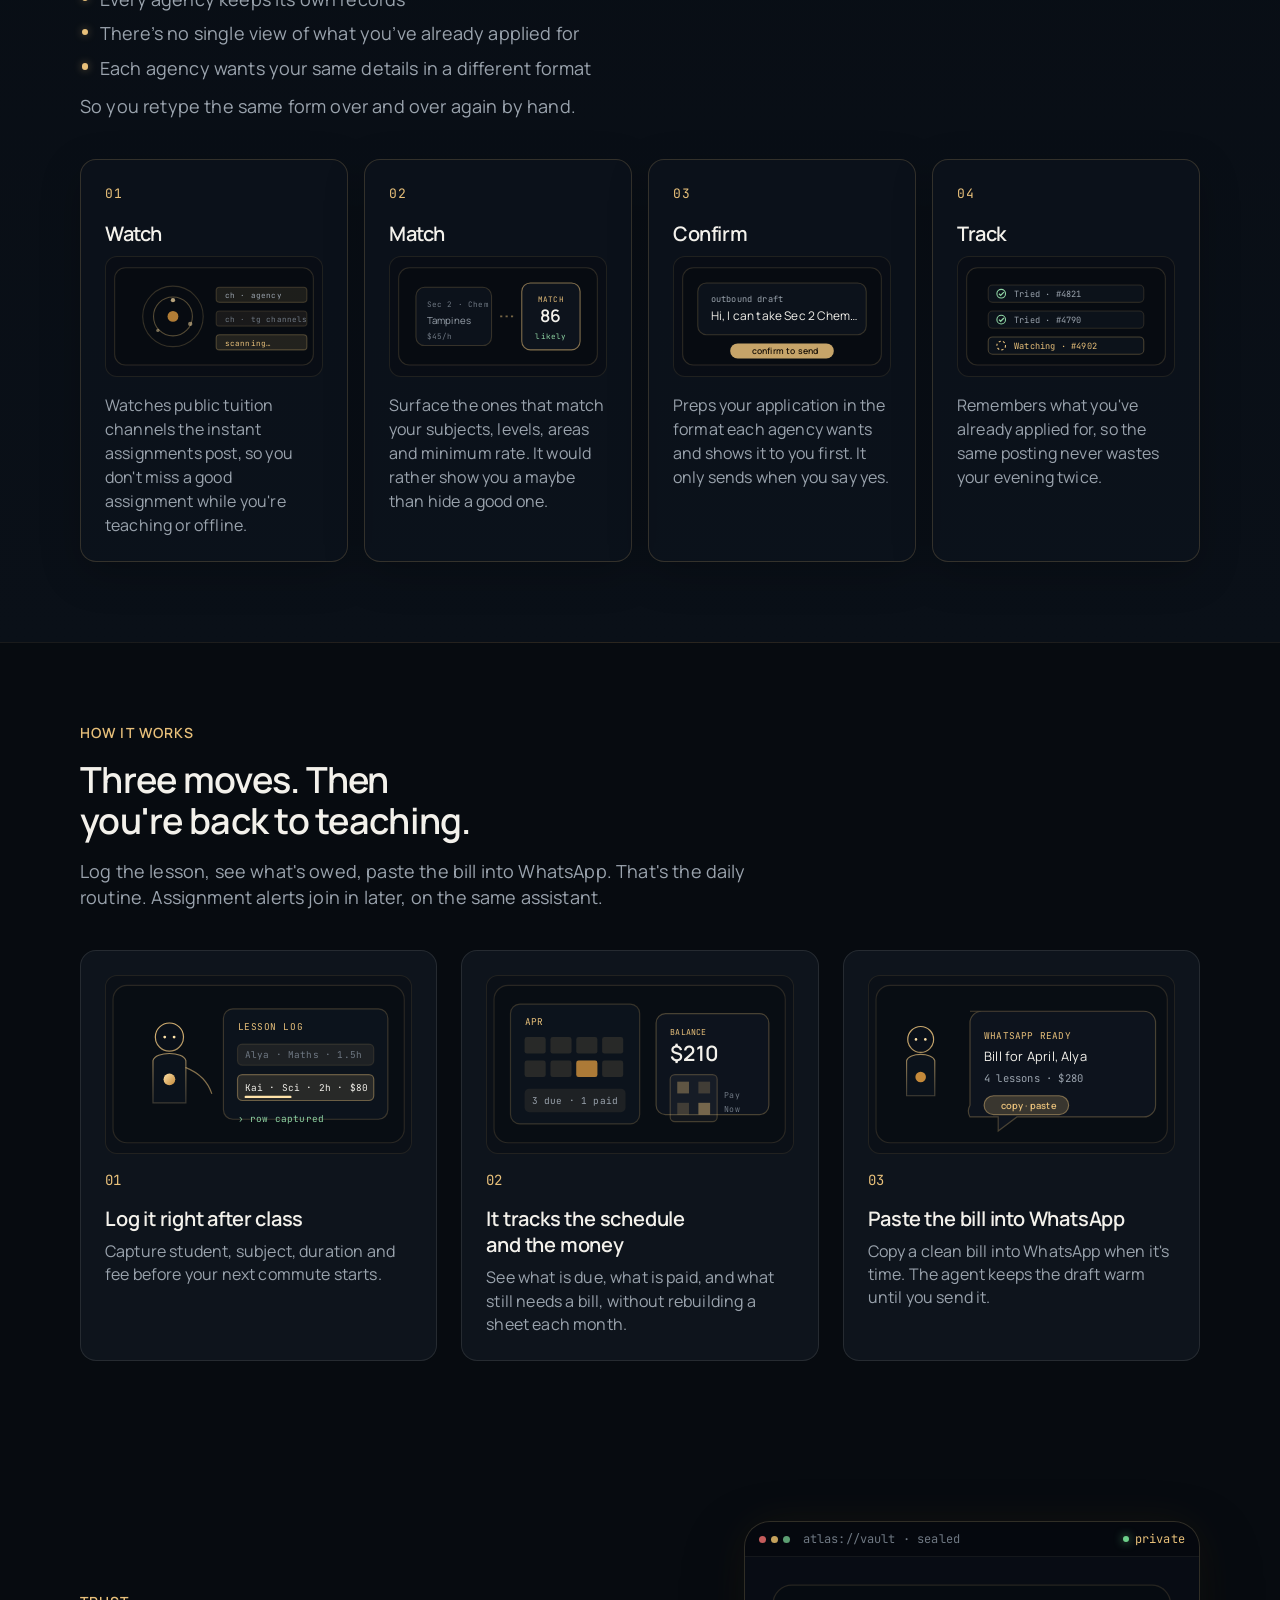
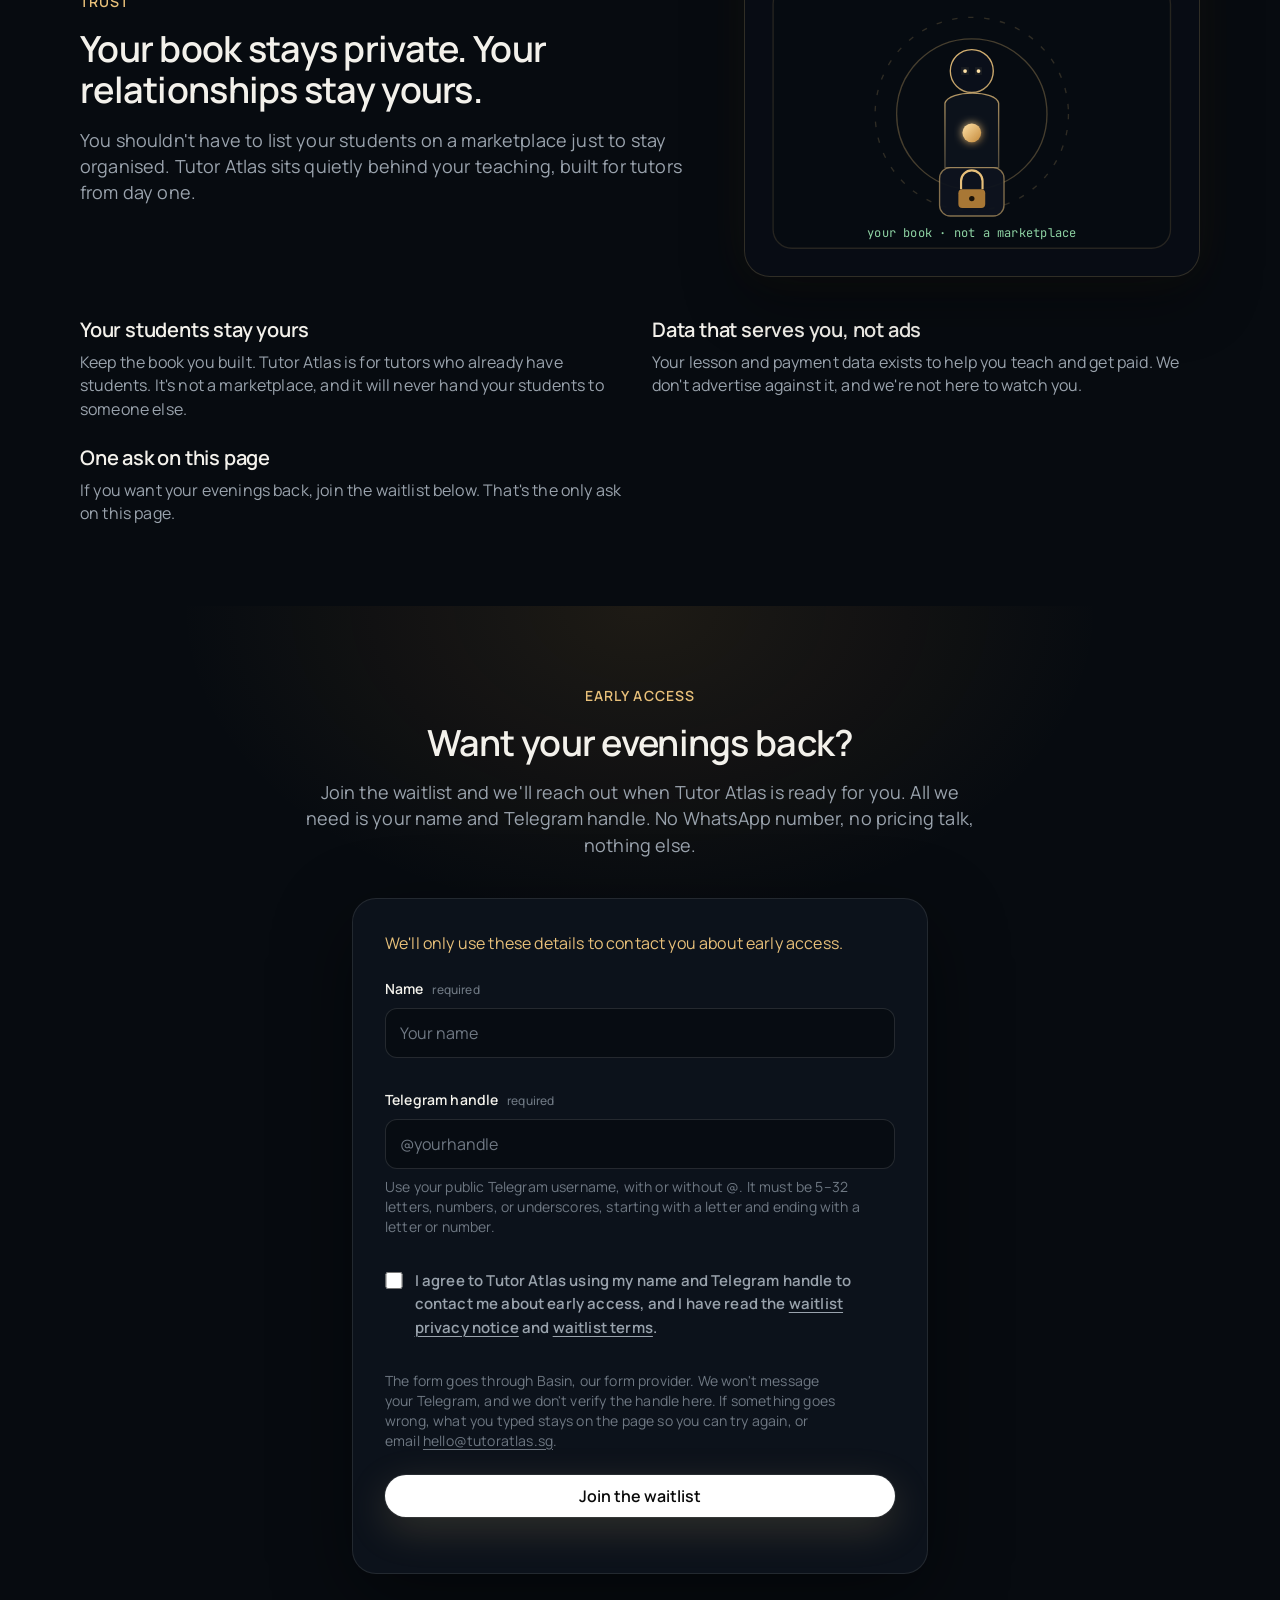
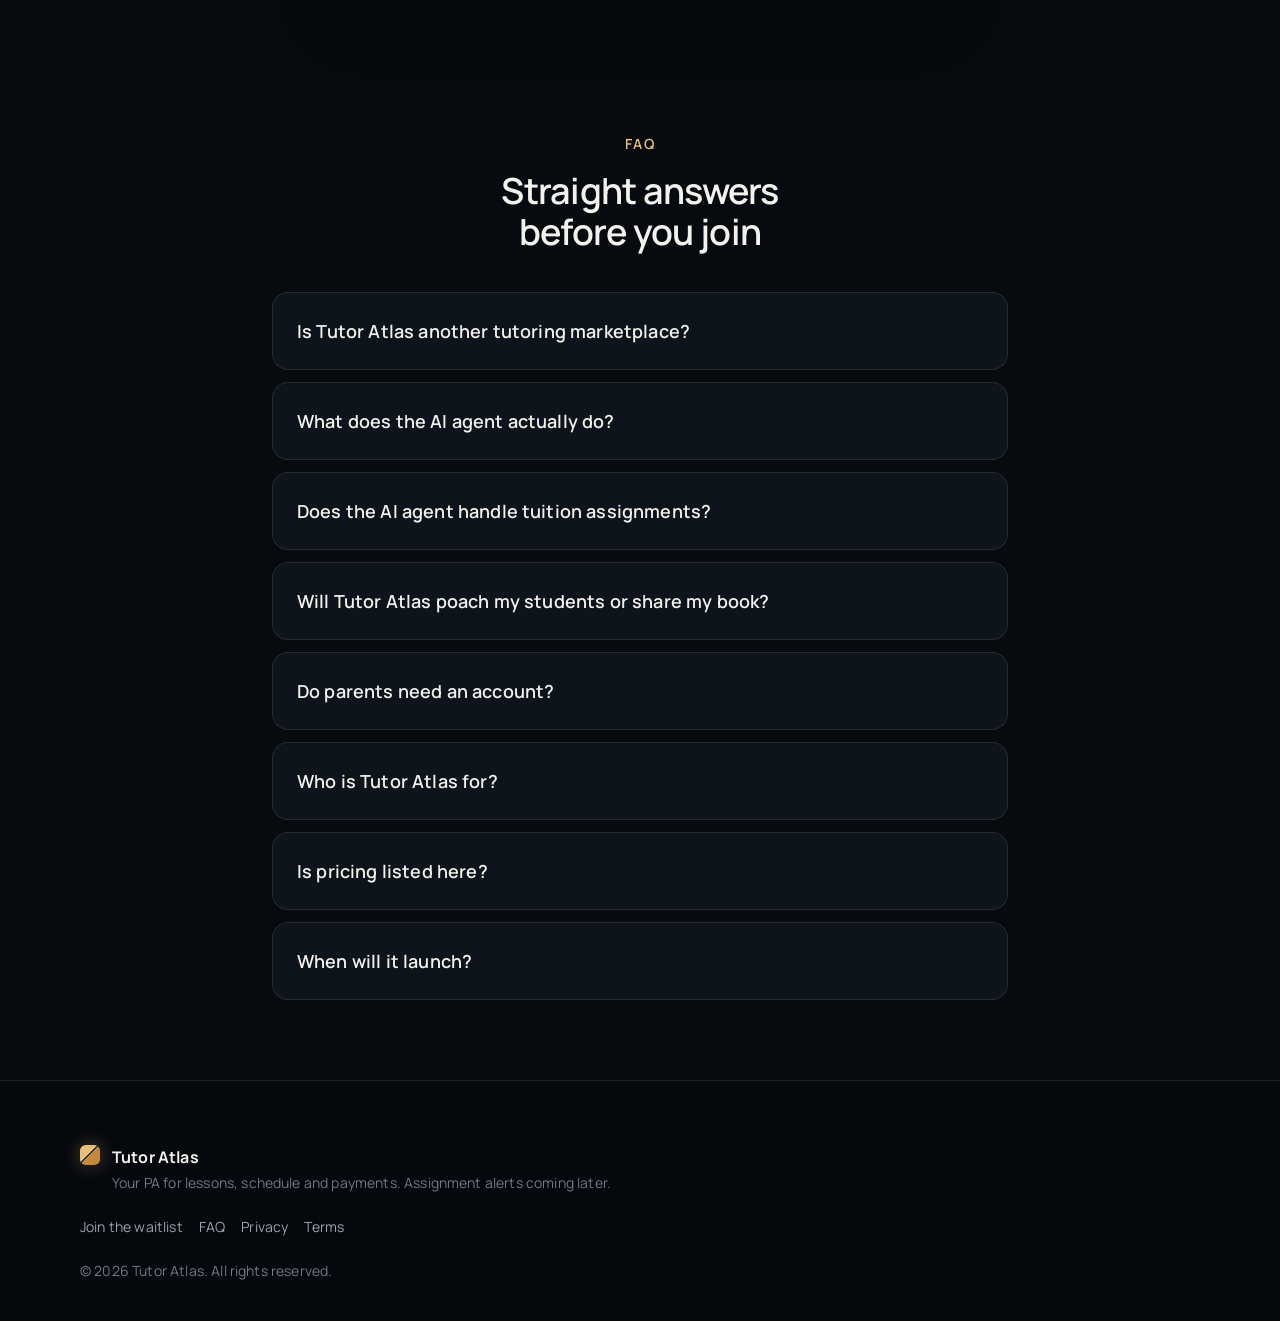
==== commit a8febea3: "update ssignment handling" ====
--- a/index.html
+++ b/index.html
@@ -292,6 +292,13 @@
           <div class="problem-channels-lead">
             <p>Good assignments go within minutes, so your phone never leaves your hand. At the table, during the movie, halfway through a conversation.</p>
             <p>Miss one and that income goes to someone else. Catch one and you’re retyping the same form for yet another agency.</p>
+            <p>The problem? Agencies weren’t built around tutors.</p>
+            <ul class="problem-points">
+              <li>Every agency keeps its own records</li>
+              <li>There’s no single view of what you’ve already applied for</li>
+              <li>Each agency wants your same details in a different format</li>
+            </ul>
+            <p>So you retype the same form over and over again by hand.</p>
           </div>
         </div>
       </div>
@@ -474,15 +481,23 @@
     <section class="section assignments" id="assignments" aria-labelledby="assignments-heading">
       <div class="section-inner reveal">
         <p class="eyebrow">Assignment handling</p>
-        <h2 id="assignments-heading">Fill your open slots, with one record across all the channels.</h2>
+        <h2 id="assignments-heading">Hunting for the next student on agency websites?</h2>
         <div class="section-lead">
-          <p>Once your lesson admin runs itself, the same assistant helps you find more students.</p>
-          <p>Good assignments disappear within minutes, usually when you're not looking. Every channel keeps its own records, and every agency wants your details in a different format.</p>
-          <p>It watches for you, formats your application for each agency, and keeps one record of what you've tried. Nothing sends without your yes. It's not a marketplace, and it only switches on after your daily admin is settled.</p>
+            <p>Good assignments are gone within minutes, usually while you're teaching. And spending those few extra minutes filling out the same repetitive forms over and over again disrupts your focus and conversations with friends and family. </p>
+            <p>But if you don't see it in time, that income goes to someone else.</p>
+            <p>The problem? Agencies weren’t built around tutors.</p>
+            <ul class="problem-points">
+              <li>Every agency keeps its own records</li>
+              <li>There’s no single view of what you’ve already applied for</li>
+              <li>Each agency wants your same details in a different format</li>
+            </ul>
+            <p>So you retype the same form over and over again by hand.</p>
         </div>
 
         <ol class="assign-flow" aria-label="Assignment handling flow">
           <li>
+            <span class="assign-step">01</span>
+            <h3>Watch</h3>
             <div class="assign-scene" aria-hidden="true">
               <svg class="scene-svg" viewBox="0 0 200 110" fill="none" xmlns="http://www.w3.org/2000/svg">
                 <rect x="8" y="10" width="184" height="90" rx="10" fill="rgba(7,11,16,0.55)" stroke="rgba(232,192,122,0.16)"/>
@@ -492,21 +507,21 @@
                 <circle cx="62" cy="40" r="2" fill="#FFE2A8" opacity="0.7"/>
                 <circle cx="78" cy="62" r="2" fill="#FFE2A8" opacity="0.5"/>
                 <circle cx="48" cy="68" r="1.5" fill="#FFE2A8" opacity="0.45"/>
-                <g transform="translate(108,28)">
-                  <rect width="68" height="14" rx="3" fill="rgba(232,192,122,0.1)" stroke="rgba(232,192,122,0.2)"/>
+                <g transform="translate(102,28)">
+                  <rect width="84" height="14" rx="3" fill="rgba(232,192,122,0.1)" stroke="rgba(232,192,122,0.2)"/>
                   <text x="8" y="10" fill="#9AA3AD" font-family="JetBrains Mono, monospace" font-size="7">ch · agency</text>
-                  <rect y="22" width="68" height="14" rx="3" fill="rgba(232,192,122,0.08)" stroke="rgba(232,192,122,0.15)"/>
+                  <rect y="22" width="84" height="14" rx="3" fill="rgba(232,192,122,0.08)" stroke="rgba(232,192,122,0.15)"/>
                   <text x="8" y="32" fill="#6F7883" font-family="JetBrains Mono, monospace" font-size="7">ch · tg channels</text>
-                  <rect y="44" width="68" height="14" rx="3" fill="rgba(232,192,122,0.12)" stroke="rgba(232,192,122,0.28)"/>
+                  <rect y="44" width="84" height="14" rx="3" fill="rgba(232,192,122,0.12)" stroke="rgba(232,192,122,0.28)"/>
                   <text x="8" y="54" fill="#E8C07A" font-family="JetBrains Mono, monospace" font-size="7">scanning…</text>
                 </g>
               </svg>
             </div>
-            <span class="assign-step">01</span>
-            <h3>Watch</h3>
             <p>Watches public tuition channels the instant assignments post, so you don't miss a good assignment while you're teaching or offline.</p>
           </li>
           <li>
+            <span class="assign-step">02</span>
+            <h3>Match</h3>
             <div class="assign-scene" aria-hidden="true">
               <svg class="scene-svg" viewBox="0 0 200 110" fill="none" xmlns="http://www.w3.org/2000/svg">
                 <rect x="8" y="10" width="184" height="90" rx="10" fill="rgba(7,11,16,0.55)" stroke="rgba(232,192,122,0.16)"/>
@@ -525,11 +540,11 @@
                 </g>
               </svg>
             </div>
-            <span class="assign-step">02</span>
-            <h3>Match</h3>
             <p>Surface the ones that match your subjects, levels, areas and minimum rate. It would rather show you a maybe than hide a good one.</p>
           </li>
           <li>
+            <span class="assign-step">03</span>
+            <h3>Confirm</h3>
             <div class="assign-scene" aria-hidden="true">
               <svg class="scene-svg" viewBox="0 0 200 110" fill="none" xmlns="http://www.w3.org/2000/svg">
                 <rect x="8" y="10" width="184" height="90" rx="10" fill="rgba(7,11,16,0.55)" stroke="rgba(232,192,122,0.16)"/>
@@ -540,11 +555,11 @@
                 <text x="72" y="90" fill="#1A1208" font-family="Manrope, sans-serif" font-size="8" font-weight="600">confirm to send</text>
               </svg>
             </div>
-            <span class="assign-step">03</span>
-            <h3>Confirm</h3>
             <p>Preps your application in the format each agency wants and shows it to you first. It only sends when you say yes.</p>
           </li>
           <li>
+            <span class="assign-step">04</span>
+            <h3>Track</h3>
             <div class="assign-scene" aria-hidden="true">
               <svg class="scene-svg" viewBox="0 0 200 110" fill="none" xmlns="http://www.w3.org/2000/svg">
                 <rect x="8" y="10" width="184" height="90" rx="10" fill="rgba(7,11,16,0.55)" stroke="rgba(232,192,122,0.16)"/>
@@ -561,15 +576,9 @@
                 </g>
               </svg>
             </div>
-            <span class="assign-step">04</span>
-            <h3>Track</h3>
             <p>Remembers what you've already applied for, so the same posting never wastes your evening twice.</p>
           </li>
         </ol>
-
-        <p class="assign-note">
-          Honest sequencing: lesson admin comes first. Students, lessons, schedule, payments, and paste-ready bill text on the same personalised agent. Assignment watching and apply attach later on that agent. Where a channel cannot be fully automated, the agent hands off cleanly rather than pretending one-tap everywhere.
-        </p>
       </div>
     </section>
 
--- a/styles.css
+++ b/styles.css
@@ -1274,6 +1274,35 @@
   margin: 0;
 }
 
+.problem-points {
+  list-style: none;
+  margin: 0;
+  padding: 0;
+  display: grid;
+  gap: var(--space-75);
+}
+
+.section-lead .problem-points {
+  margin: 0.65em 0;
+}
+
+.problem-points li {
+  position: relative;
+  padding-left: 1.25rem;
+}
+
+.problem-points li::before {
+  content: "";
+  position: absolute;
+  left: 0.1rem;
+  top: 0.55rem;
+  width: 0.4rem;
+  height: 0.4rem;
+  border-radius: 50%;
+  background: var(--accent-bright);
+  box-shadow: 0 0 8px rgba(232, 192, 122, 0.45);
+}
+
 .channel-fragment {
   margin: var(--space-500) 0 0;
   border-radius: calc(var(--radius-2xl) + 2px);
@@ -1426,6 +1455,19 @@
 @media (max-width: 699px) {
   .channel-fragment-body {
     flex-direction: column;
+  }
+
+  .channel-fragment .scene-feature-chrome {
+    flex-wrap: wrap;
+    row-gap: var(--space-50);
+  }
+
+  .channel-fragment .scene-feature-title {
+    flex: 1 1 auto;
+    max-width: none;
+    white-space: normal;
+    overflow: visible;
+    text-overflow: clip;
   }
 
   .channel-arrow {
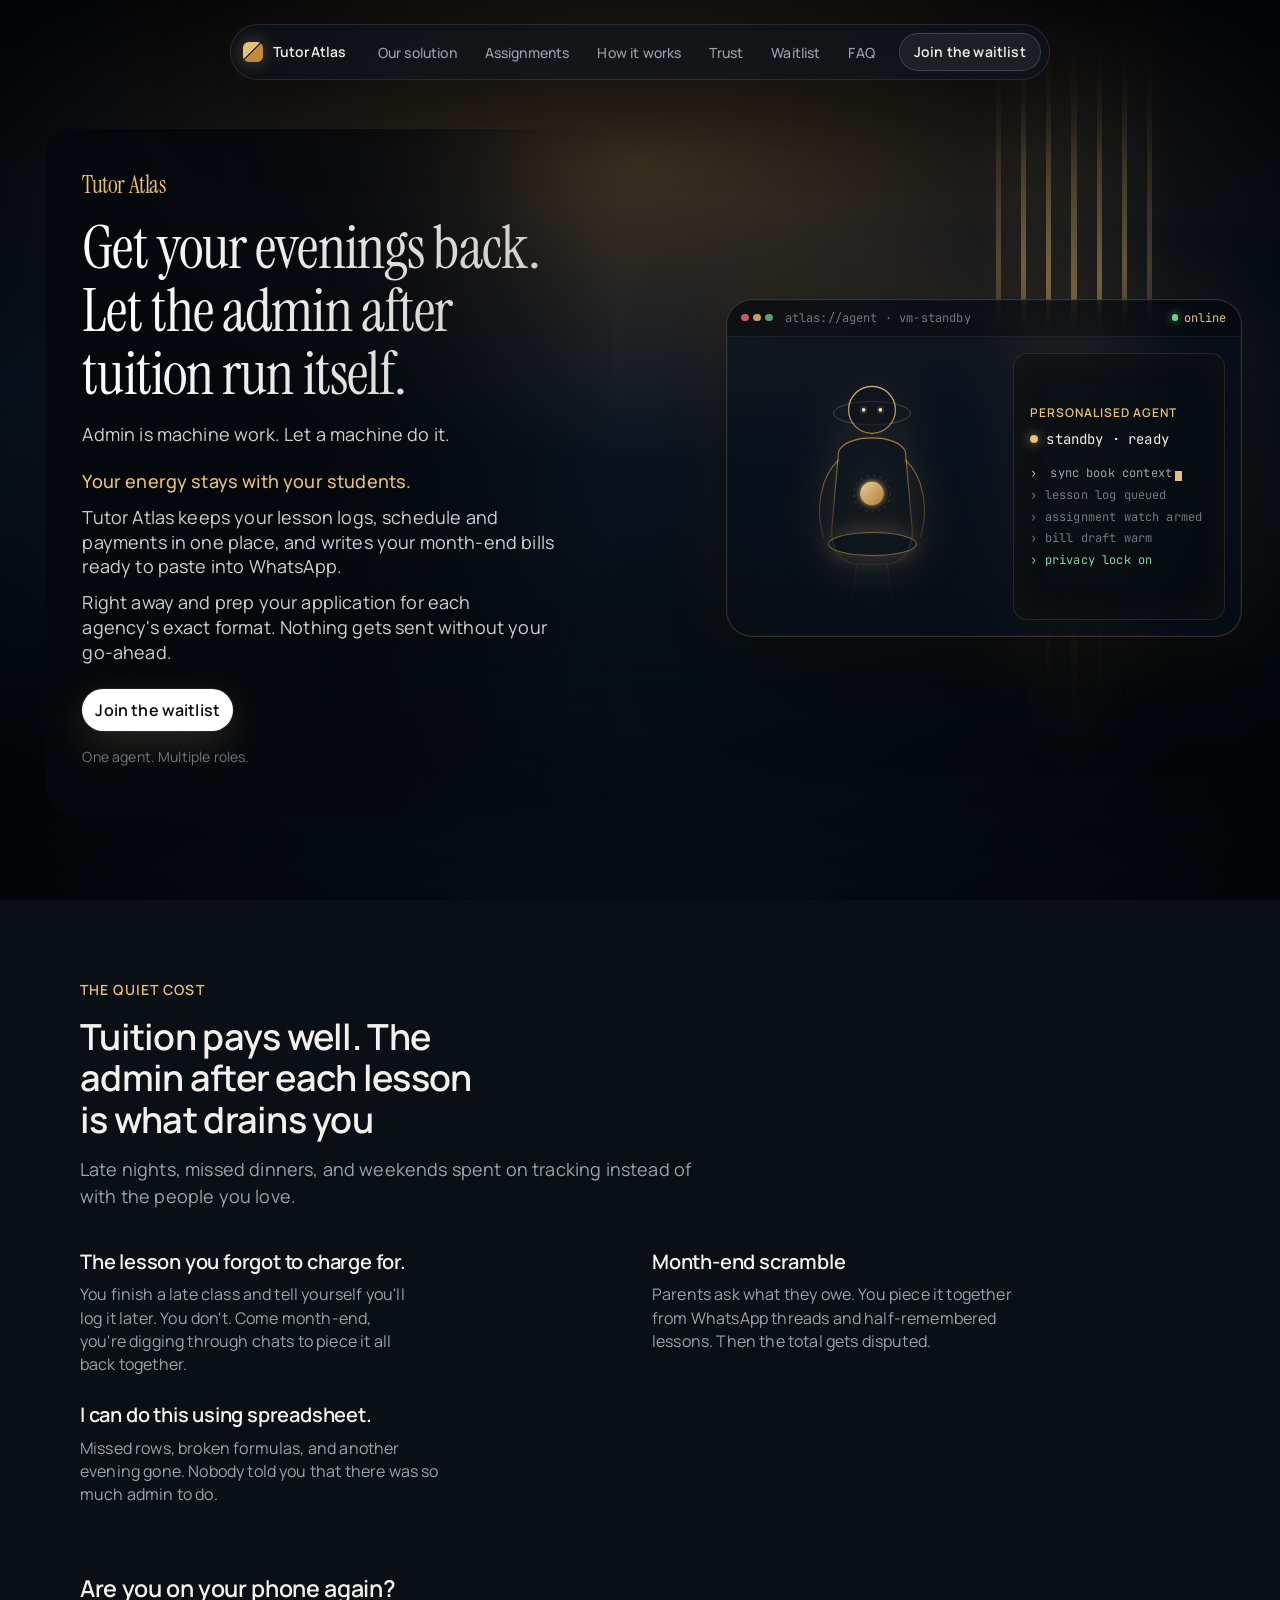
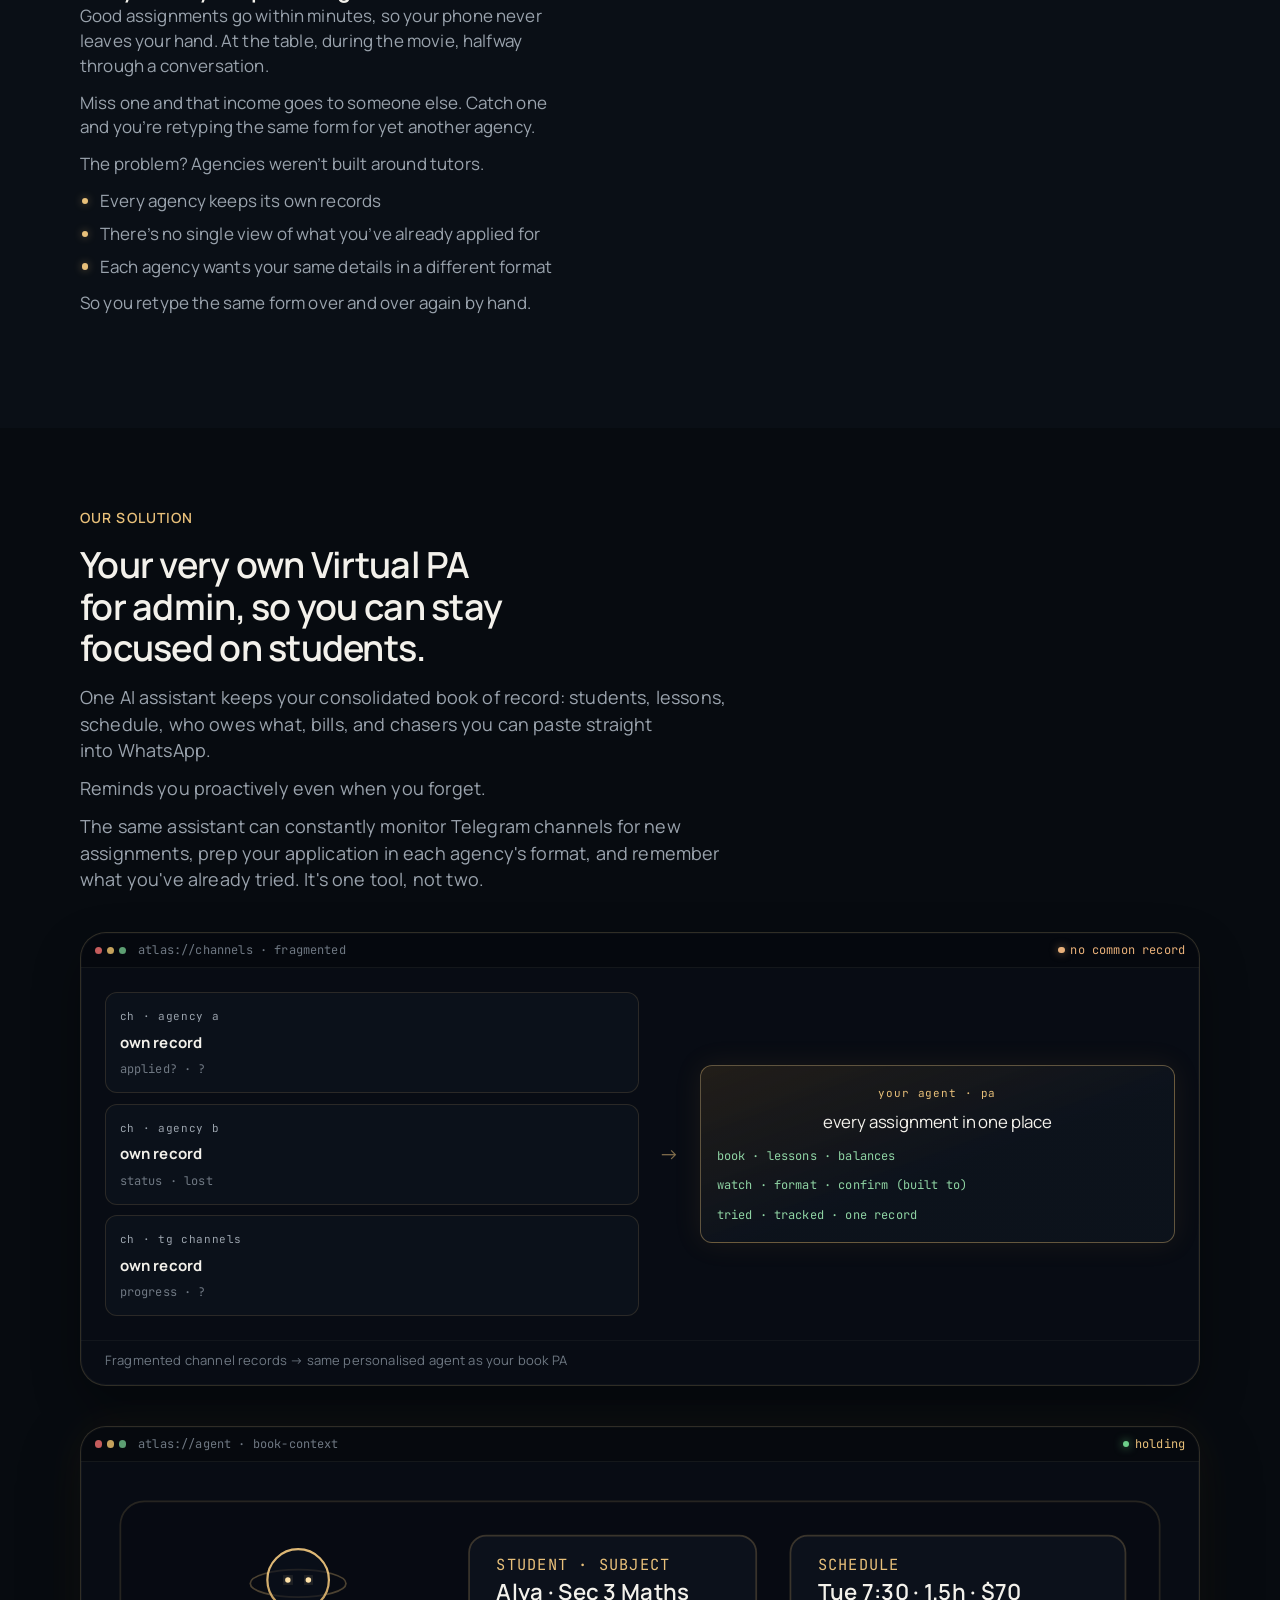
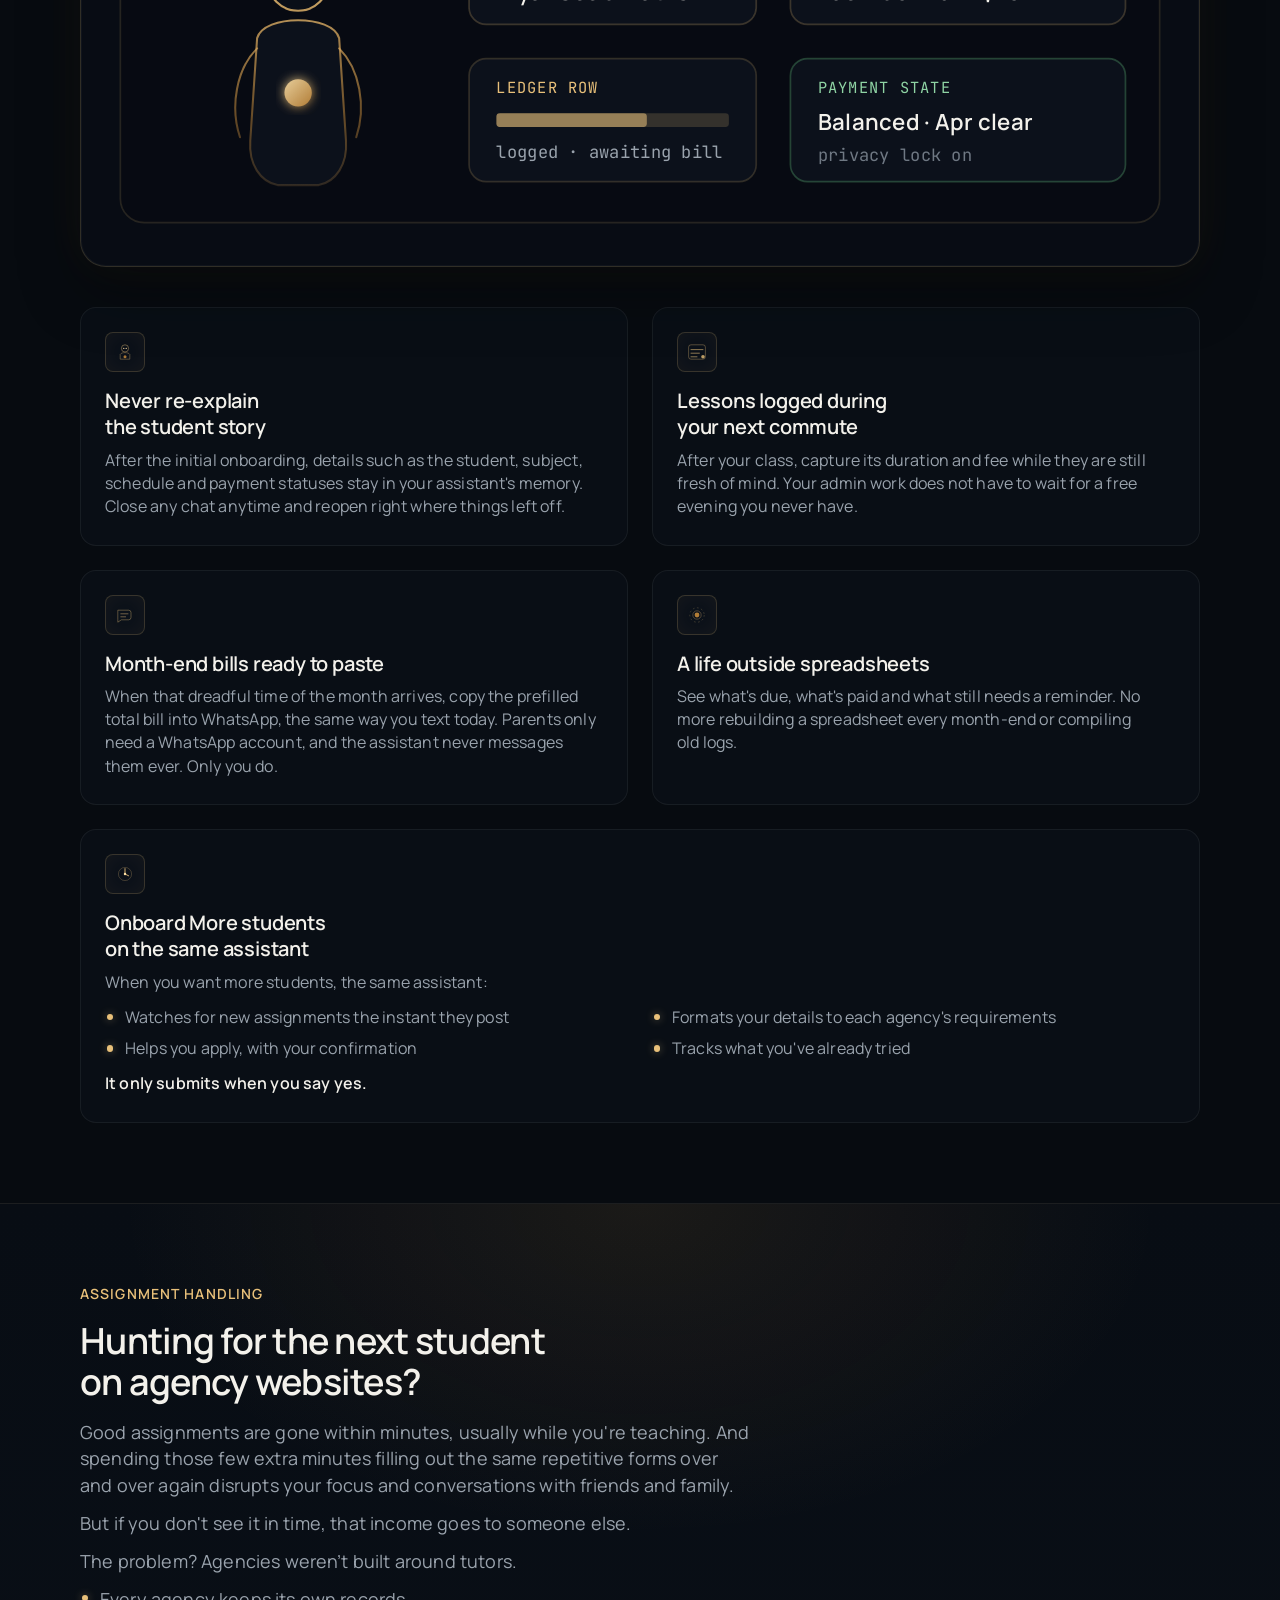
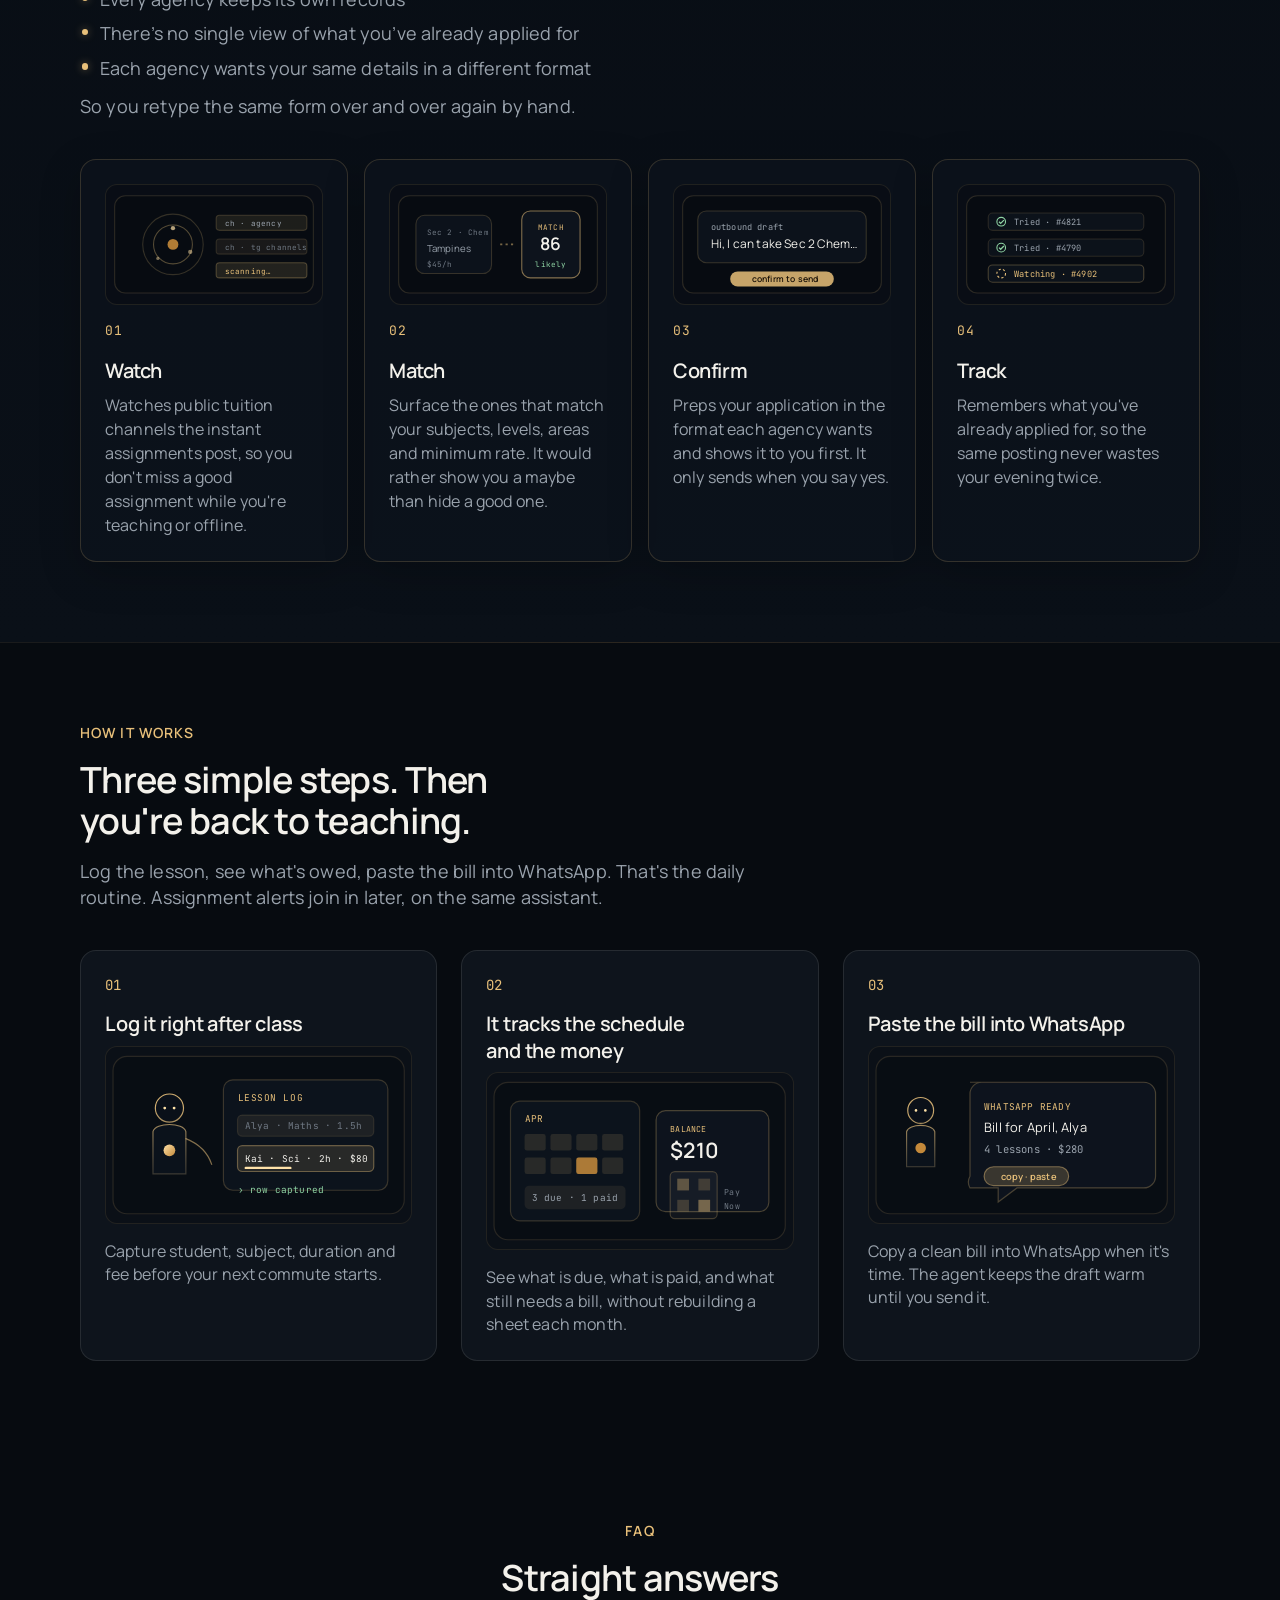
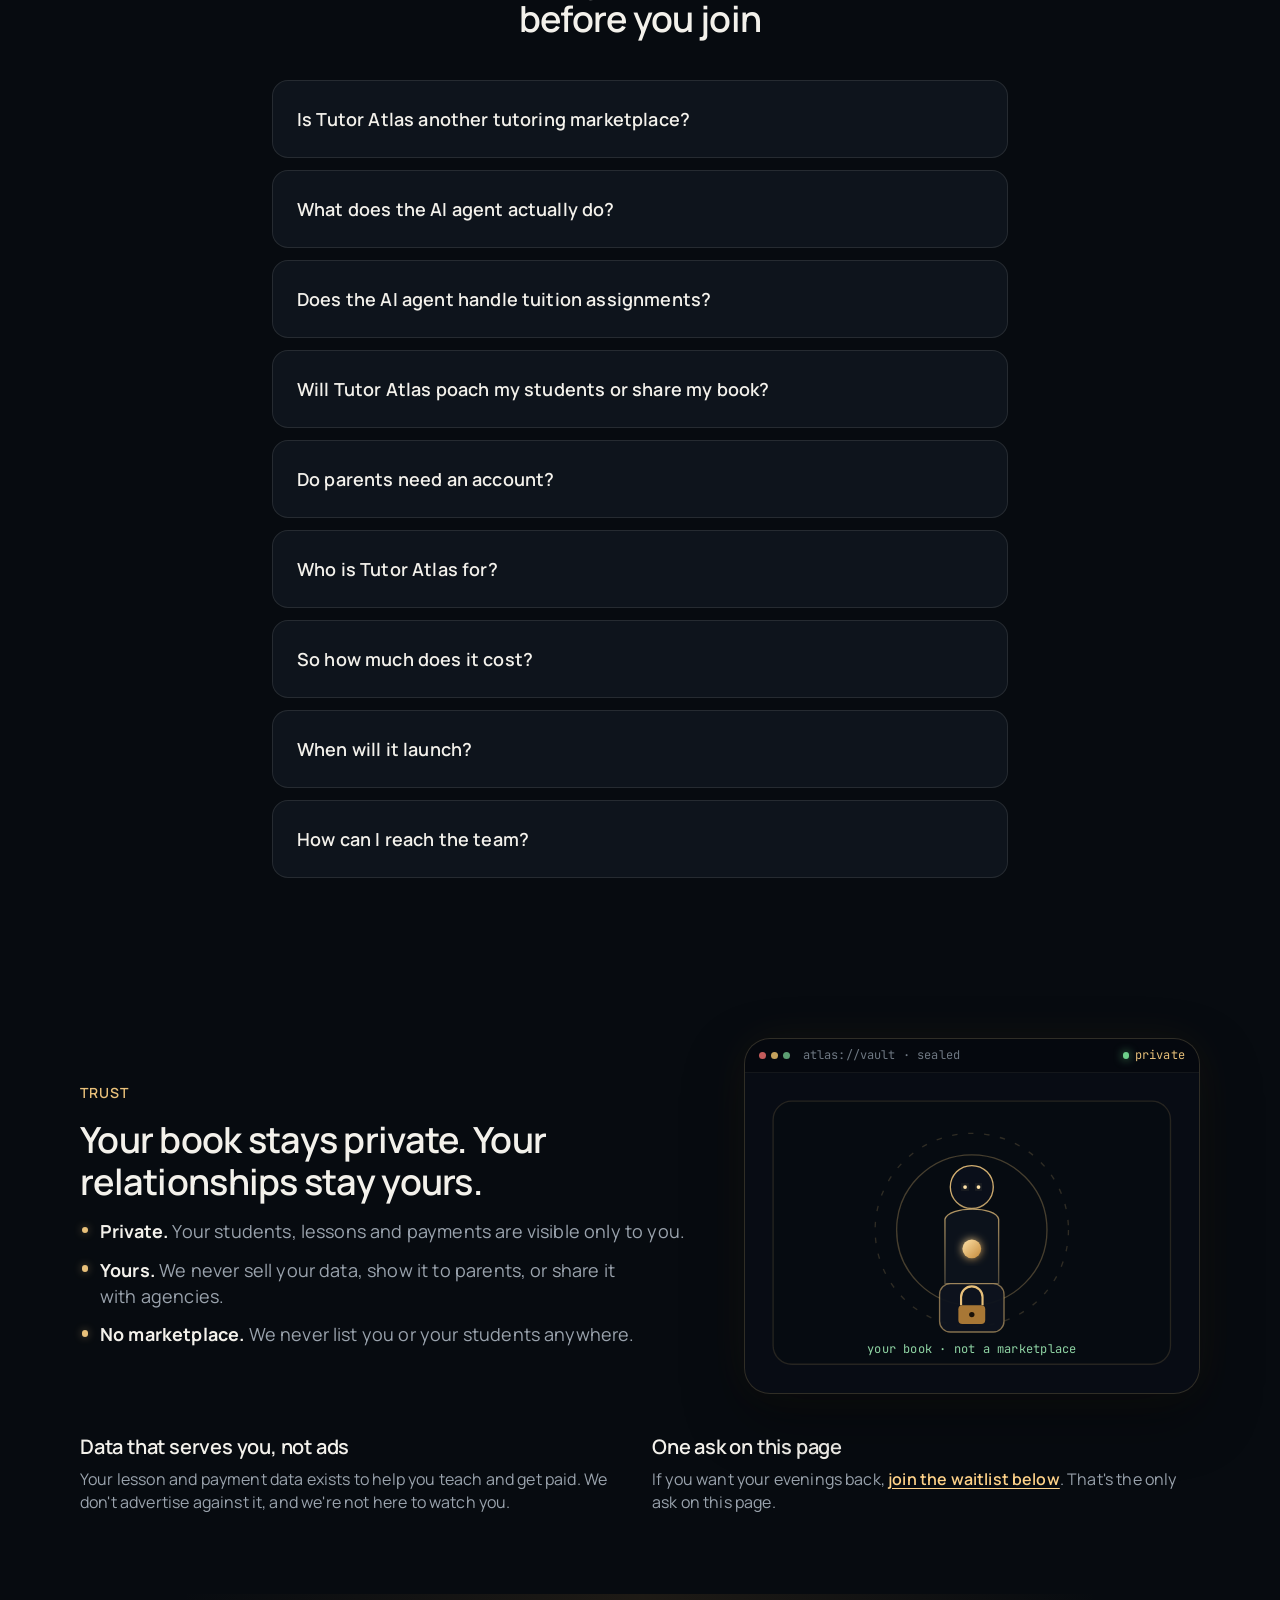
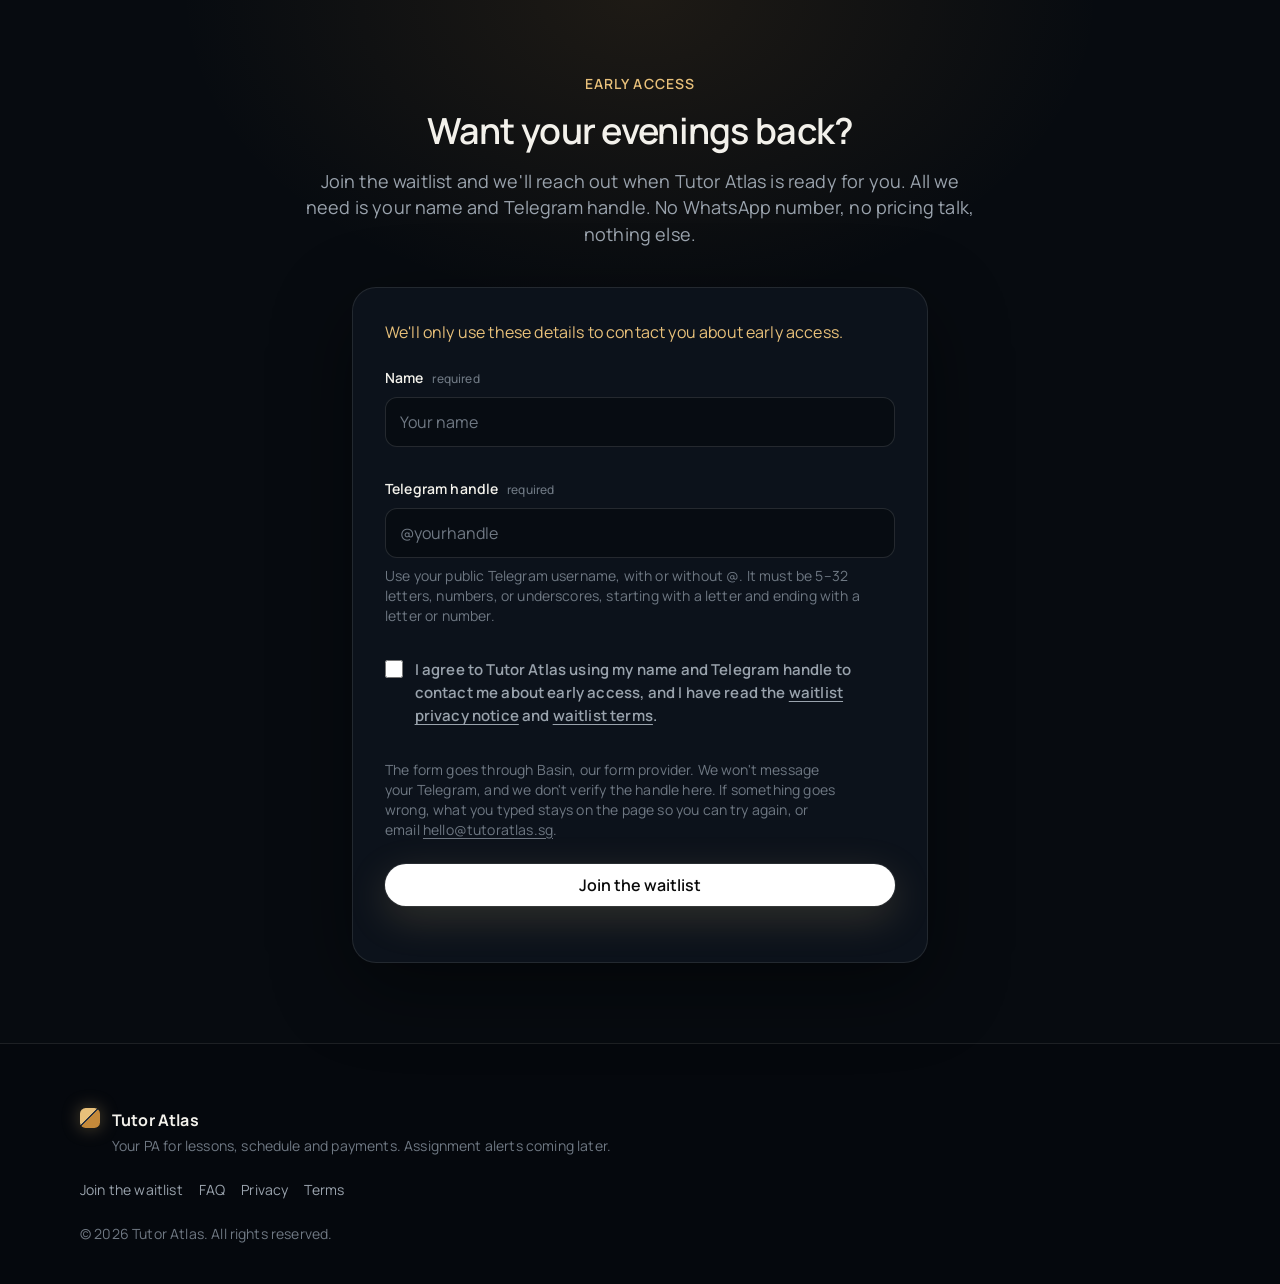
==== commit c32eb6ed: "Refine landing copy, fix layout clipping, and link contact emails. - Add problem points and trust po" ====
--- a/index.html
+++ b/index.html
@@ -68,7 +68,7 @@
         "name": "Is Tutor Atlas another tutoring marketplace?",
         "acceptedAnswer": {
           "@type": "Answer",
-          "text": "No. Marketplaces list tutors for parents to browse and take a cut of the relationship. Tutor Atlas does none of that. It's a personal AI agent for tutors who already have their own students. Your students stay yours."
+          "text": "No. Marketplaces list tutors for parents to browse and take a cut of the relationship. Tutor Atlas does none of that. It's a personal AI agent for tutors with their own students, or yearning to take on more."
         }
       },
       {
@@ -496,8 +496,6 @@
 
         <ol class="assign-flow" aria-label="Assignment handling flow">
           <li>
-            <span class="assign-step">01</span>
-            <h3>Watch</h3>
             <div class="assign-scene" aria-hidden="true">
               <svg class="scene-svg" viewBox="0 0 200 110" fill="none" xmlns="http://www.w3.org/2000/svg">
                 <rect x="8" y="10" width="184" height="90" rx="10" fill="rgba(7,11,16,0.55)" stroke="rgba(232,192,122,0.16)"/>
@@ -517,11 +515,11 @@
                 </g>
               </svg>
             </div>
+            <span class="assign-step">01</span>
+            <h3>Watch</h3>
             <p>Watches public tuition channels the instant assignments post, so you don't miss a good assignment while you're teaching or offline.</p>
           </li>
           <li>
-            <span class="assign-step">02</span>
-            <h3>Match</h3>
             <div class="assign-scene" aria-hidden="true">
               <svg class="scene-svg" viewBox="0 0 200 110" fill="none" xmlns="http://www.w3.org/2000/svg">
                 <rect x="8" y="10" width="184" height="90" rx="10" fill="rgba(7,11,16,0.55)" stroke="rgba(232,192,122,0.16)"/>
@@ -540,11 +538,11 @@
                 </g>
               </svg>
             </div>
+            <span class="assign-step">02</span>
+            <h3>Match</h3>
             <p>Surface the ones that match your subjects, levels, areas and minimum rate. It would rather show you a maybe than hide a good one.</p>
           </li>
           <li>
-            <span class="assign-step">03</span>
-            <h3>Confirm</h3>
             <div class="assign-scene" aria-hidden="true">
               <svg class="scene-svg" viewBox="0 0 200 110" fill="none" xmlns="http://www.w3.org/2000/svg">
                 <rect x="8" y="10" width="184" height="90" rx="10" fill="rgba(7,11,16,0.55)" stroke="rgba(232,192,122,0.16)"/>
@@ -555,11 +553,11 @@
                 <text x="72" y="90" fill="#1A1208" font-family="Manrope, sans-serif" font-size="8" font-weight="600">confirm to send</text>
               </svg>
             </div>
+            <span class="assign-step">03</span>
+            <h3>Confirm</h3>
             <p>Preps your application in the format each agency wants and shows it to you first. It only sends when you say yes.</p>
           </li>
           <li>
-            <span class="assign-step">04</span>
-            <h3>Track</h3>
             <div class="assign-scene" aria-hidden="true">
               <svg class="scene-svg" viewBox="0 0 200 110" fill="none" xmlns="http://www.w3.org/2000/svg">
                 <rect x="8" y="10" width="184" height="90" rx="10" fill="rgba(7,11,16,0.55)" stroke="rgba(232,192,122,0.16)"/>
@@ -576,6 +574,8 @@
                 </g>
               </svg>
             </div>
+            <span class="assign-step">04</span>
+            <h3>Track</h3>
             <p>Remembers what you've already applied for, so the same posting never wastes your evening twice.</p>
           </li>
         </ol>
@@ -585,12 +585,14 @@
     <section class="section how" id="how" aria-labelledby="how-heading">
       <div class="section-inner reveal">
         <p class="eyebrow">How it works</p>
-        <h2 id="how-heading">Three moves. Then you're back to teaching.</h2>
+        <h2 id="how-heading">Three simple steps. Then you're back to teaching.</h2>
         <p class="section-lead">
           Log the lesson, see what's owed, paste the bill into WhatsApp. That's the daily routine. Assignment alerts join in later, on the same assistant.
         </p>
         <ol class="steps">
           <li>
+            <span class="step-num">01</span>
+            <h3>Log it right after class</h3>
             <div class="step-scene" aria-hidden="true">
               <svg class="scene-svg" viewBox="0 0 260 150" fill="none" xmlns="http://www.w3.org/2000/svg">
                 <defs>
@@ -626,11 +628,11 @@
                 </g>
               </svg>
             </div>
-            <span class="step-num">01</span>
-            <h3>Log it right after class</h3>
             <p>Capture student, subject, duration and fee before your next commute starts.</p>
           </li>
           <li>
+            <span class="step-num">02</span>
+            <h3>It tracks the schedule and the money</h3>
             <div class="step-scene" aria-hidden="true">
               <svg class="scene-svg" viewBox="0 0 260 150" fill="none" xmlns="http://www.w3.org/2000/svg">
                 <rect x="6" y="8" width="248" height="134" rx="12" fill="rgba(7,11,16,0.5)" stroke="rgba(232,192,122,0.14)"/>
@@ -663,11 +665,11 @@
                 </g>
               </svg>
             </div>
-            <span class="step-num">02</span>
-            <h3>It tracks the schedule and the money</h3>
             <p>See what is due, what is paid, and what still needs a bill, without rebuilding a sheet each month.</p>
           </li>
           <li>
+            <span class="step-num">03</span>
+            <h3>Paste the bill into WhatsApp</h3>
             <div class="step-scene" aria-hidden="true">
               <svg class="scene-svg" viewBox="0 0 260 150" fill="none" xmlns="http://www.w3.org/2000/svg">
                 <defs>
@@ -697,11 +699,57 @@
                 </g>
               </svg>
             </div>
-            <span class="step-num">03</span>
-            <h3>Paste the bill into WhatsApp</h3>
             <p>Copy a clean bill into WhatsApp when it's time. The agent keeps the draft warm until you send it.</p>
           </li>
         </ol>
+      </div>
+    </section>
+
+    <section class="section faq" id="faq" aria-labelledby="faq-heading">
+      <div class="section-inner reveal">
+        <div class="intro-block">
+          <p class="eyebrow">FAQ</p>
+          <h2 id="faq-heading">Straight answers before you join</h2>
+        </div>
+
+        <div class="faq-list">
+          <details class="faq-item">
+            <summary>Is Tutor Atlas another tutoring marketplace?</summary>
+            <p>No. Marketplaces list tutors for parents to browse and take a cut of the relationship. Tutor Atlas does none of that. It's a personal AI agent for tutors with their own students, or yearning to take on more.</p>
+          </details>
+          <details class="faq-item">
+            <summary>What does the AI agent actually do?</summary>
+            <p>Think of it as a PA for the boring half of tutoring. It logs your lessons, keeps track of schedules and who owes what, and writes your month-end bills ready to paste into WhatsApp. No more rebuilding spreadsheets on a Sunday night. Later, the same assistant can watch Telegram channels for new assignments and help you apply</p>
+          </details>
+          <details class="faq-item">
+            <summary>Does the AI agent handle tuition assignments?</summary>
+            <p>Yes, that's the plan, on the same assistant, not a separate product. It watches public agency Telegram channels the moment new assignments post, preps your application in each agency's format, and remembers what you've tried. It never applies without your yes. Lesson admin comes first though, and assignment features switch on after that's running.</p>
+          </details>
+          <details class="faq-item">
+            <summary>Will Tutor Atlas poach my students or share my book?</summary>
+            <p>No. Your student book stays yours. Privacy and trust come first. We are not here to advertise your relationships.</p>
+          </details>
+          <details class="faq-item">
+            <summary>Do parents need an account?</summary>
+            <p>No, You work with the agent.while parents receive what you send out separately. For example, the agent can provide paste-ready late payment texts you can copy into WhatsApp. The agent never messages parents for you.</p>
+          </details>
+          <details class="faq-item">
+            <summary>Who is Tutor Atlas for?</summary>
+            <p>Independent home tutors in Singapore who already have their own students and want their evenings back. If you're looking for a marketplace to find students for you, this isn't it.</p>
+          </details>
+          <details class="faq-item">
+            <summary>So how much does it cost?</summary>
+            <p>While the pricing is not publicly listed yet, waitlist members will receive updates on early-bird offers.</p>
+          </details>
+          <details class="faq-item">
+            <summary>When will it launch?</summary>
+            <p>We're building with our technical partner now and collecting interested tutors first. Waitlist members hear updates before anyone else.</p>
+          </details>
+          <details class="faq-item">
+            <summary>How can I reach the team?</summary>
+            <p>Please email us at <a href="mailto:hello@tutoratlas.sg">hello@tutoratlas.sg</a>.</p>
+          </details>
+        </div>
       </div>
     </section>
 
@@ -711,9 +759,11 @@
           <div class="trust-copy">
             <p class="eyebrow">Trust</p>
             <h2 id="trust-heading">Your book stays private. Your relationships stay yours.</h2>
-            <p class="section-lead">
-              You shouldn't have to list your students on a marketplace just to stay organised. Tutor Atlas sits quietly behind your teaching, built for tutors from day one.
-            </p>
+            <ul class="trust-points">
+              <li><strong>Private.</strong> Your students, lessons and payments are visible only to you.</li>
+              <li><strong>Yours.</strong> We never sell your data, show it to parents, or share it with agencies.</li>
+              <li><strong>No marketplace.</strong> We never list you or your students anywhere.</li>
+            </ul>
           </div>
           <figure class="trust-vault" aria-hidden="true">
             <div class="scene-feature-chrome compact">
@@ -760,16 +810,12 @@
         </div>
         <ul class="trust-list">
           <li>
-            <h3>Your students stay yours</h3>
-            <p>Keep the book you built. Tutor Atlas is for tutors who already have students. It's not a marketplace, and it will never hand your students to someone else.</p>
-          </li>
-          <li>
             <h3>Data that serves you, not ads</h3>
             <p>Your lesson and payment data exists to help you teach and get paid. We don't advertise against it, and we're not here to watch you.</p>
           </li>
           <li>
             <h3>One ask on this page</h3>
-            <p>If you want your evenings back, join the waitlist below. That's the only ask on this page.</p>
+            <p>If you want your evenings back, <a class="cta-link" href="#waitlist">join the waitlist below</a>. That's the only ask on this page.</p>
           </li>
         </ul>
       </div>
@@ -825,50 +871,6 @@
         </div>
       </div>
     </section>
-
-    <section class="section faq" id="faq" aria-labelledby="faq-heading">
-      <div class="section-inner reveal">
-        <div class="intro-block">
-          <p class="eyebrow">FAQ</p>
-          <h2 id="faq-heading">Straight answers before you join</h2>
-        </div>
-
-        <div class="faq-list">
-          <details class="faq-item">
-            <summary>Is Tutor Atlas another tutoring marketplace?</summary>
-            <p>No. Marketplaces list tutors for parents to browse and take a cut of the relationship. Tutor Atlas does none of that. It's a personal AI agent for tutors who already have their own students. Your students stay yours.</p>
-          </details>
-          <details class="faq-item">
-            <summary>What does the AI agent actually do?</summary>
-            <p>Think of it as a PA for the boring half of tutoring. It logs your lessons, keeps track of schedules and who owes what, and writes your month-end bills ready to paste into WhatsApp. No more rebuilding spreadsheets on a Sunday night. Later, the same assistant can watch Telegram channels for new assignments and help you apply, but lesson admin comes first.</p>
-          </details>
-          <details class="faq-item">
-            <summary>Does the AI agent handle tuition assignments?</summary>
-            <p>Yes, that's the plan, on the same assistant, not a separate product. It watches public agency Telegram channels the moment new assignments post, preps your application in each agency's format, and remembers what you've tried. It never applies without your yes. Lesson admin comes first though, and assignment features switch on after that's running.</p>
-          </details>
-          <details class="faq-item">
-            <summary>Will Tutor Atlas poach my students or share my book?</summary>
-            <p>No. Your student book stays yours. Privacy and trust come first. We are not here to advertise your relationships.</p>
-          </details>
-          <details class="faq-item">
-            <summary>Do parents need an account?</summary>
-            <p>Not in the first release. You work with the agent; parents receive what you already send today. For example, paste-ready bill text you copy into WhatsApp. The agent never messages parents for you.</p>
-          </details>
-          <details class="faq-item">
-            <summary>Who is Tutor Atlas for?</summary>
-            <p>Independent home tutors in Singapore who already have their own students and want their evenings back. If you're looking for a marketplace to find students for you, this isn't it.</p>
-          </details>
-          <details class="faq-item">
-            <summary>Is pricing listed here?</summary>
-            <p>No. Public pricing is not on this page. We will share commercial details when early access is relevant.</p>
-          </details>
-          <details class="faq-item">
-            <summary>When will it launch?</summary>
-            <p>We're building with our technical partner now and collecting interested tutors first. Waitlist members hear before anyone else.</p>
-          </details>
-        </div>
-      </div>
-    </section>
   </main>
 
   <footer class="site-footer">
--- a/styles.css
+++ b/styles.css
@@ -1274,7 +1274,8 @@
   margin: 0;
 }
 
-.problem-points {
+.problem-points,
+.trust-points {
   list-style: none;
   margin: 0;
   padding: 0;
@@ -1282,16 +1283,35 @@
   gap: var(--space-75);
 }
 
+.trust-points {
+  margin-top: var(--space-200);
+  max-width: 42rem;
+  color: var(--text-muted);
+  font-size: 1.125rem;
+  line-height: 1.65rem;
+  gap: var(--space-100);
+}
+
+.trust-points li::before {
+  top: 0.65rem;
+}
+
+.trust-points strong {
+  color: var(--text);
+}
+
 .section-lead .problem-points {
   margin: 0.65em 0;
 }
 
-.problem-points li {
+.problem-points li,
+.trust-points li {
   position: relative;
   padding-left: 1.25rem;
 }
 
-.problem-points li::before {
+.problem-points li::before,
+.trust-points li::before {
   content: "";
   position: absolute;
   left: 0.1rem;
@@ -1709,6 +1729,17 @@
 
 .problem-grid li {
   padding-bottom: 0.15rem;
+}
+
+.cta-link {
+  color: var(--accent-hot);
+  font-weight: 600;
+  text-decoration: underline;
+  text-underline-offset: 0.2em;
+}
+
+.cta-link:hover {
+  color: var(--text);
 }
 
 @media (min-width: 700px) {
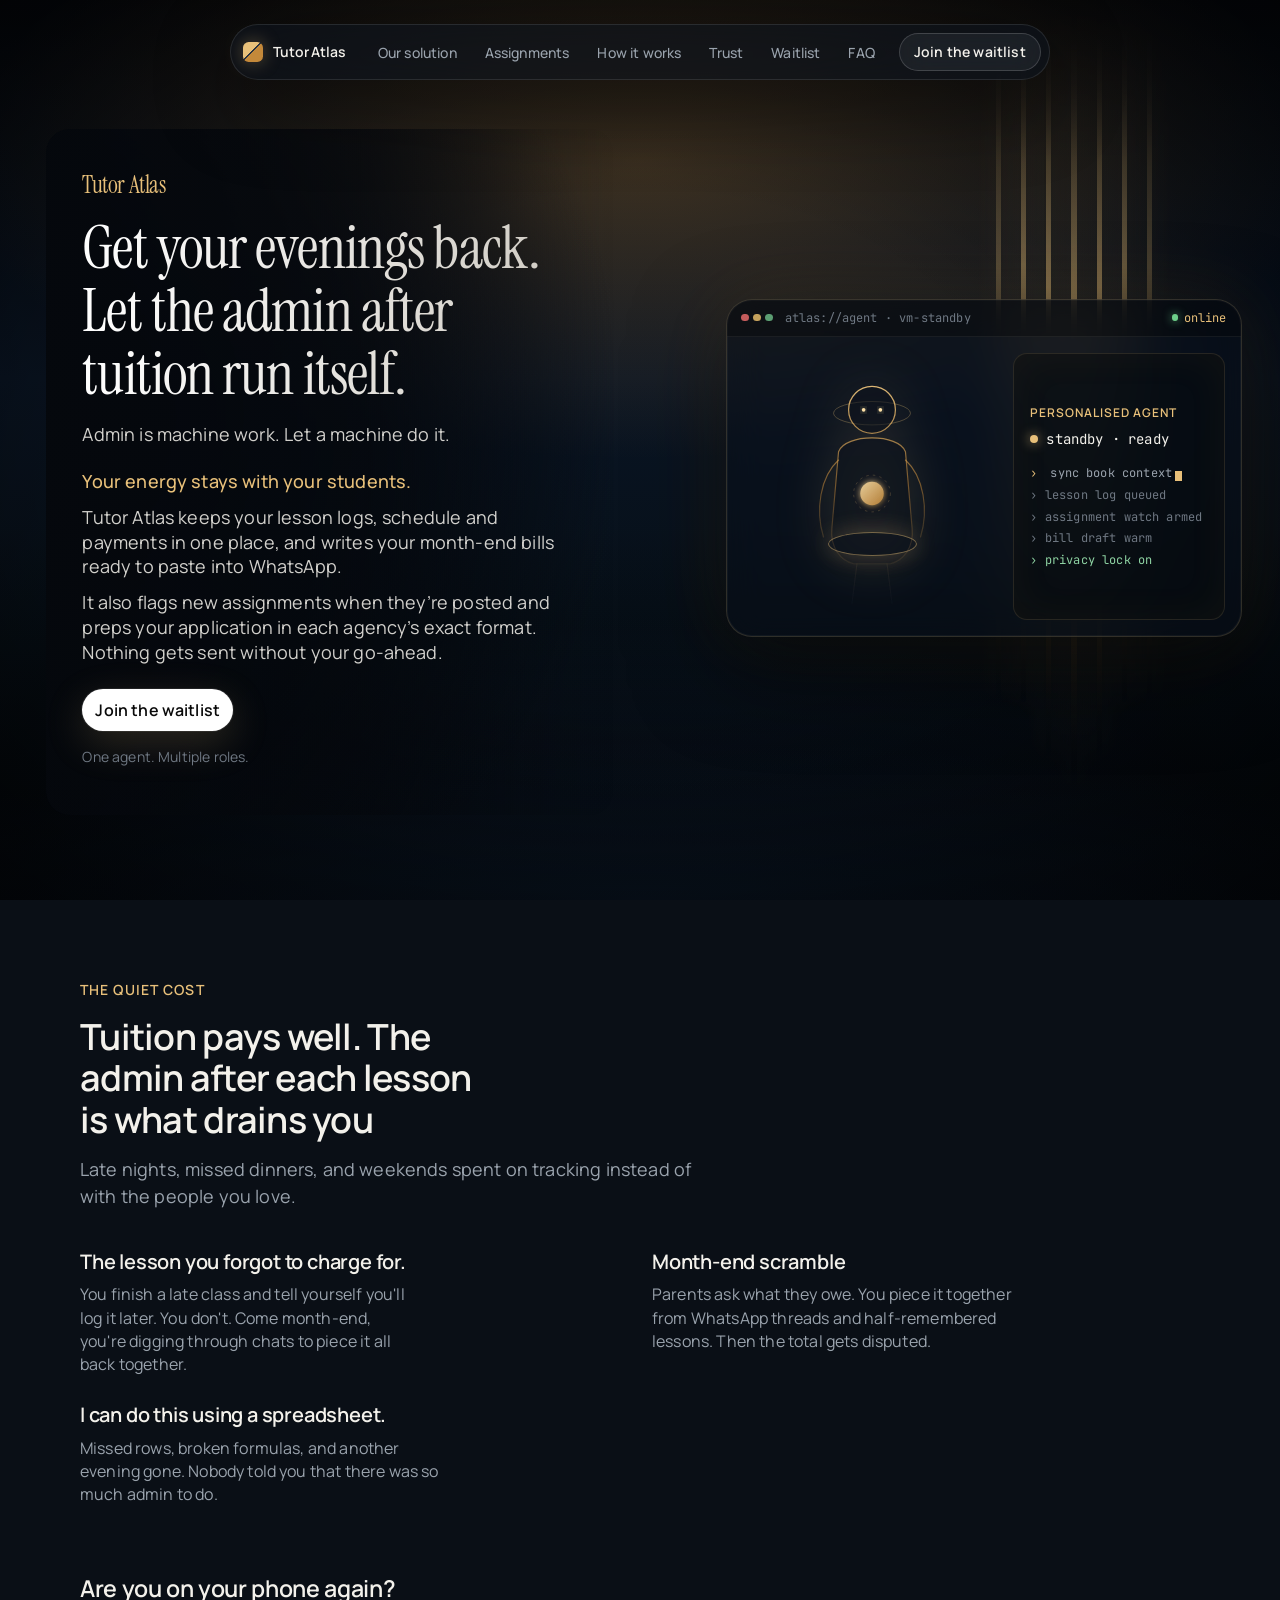
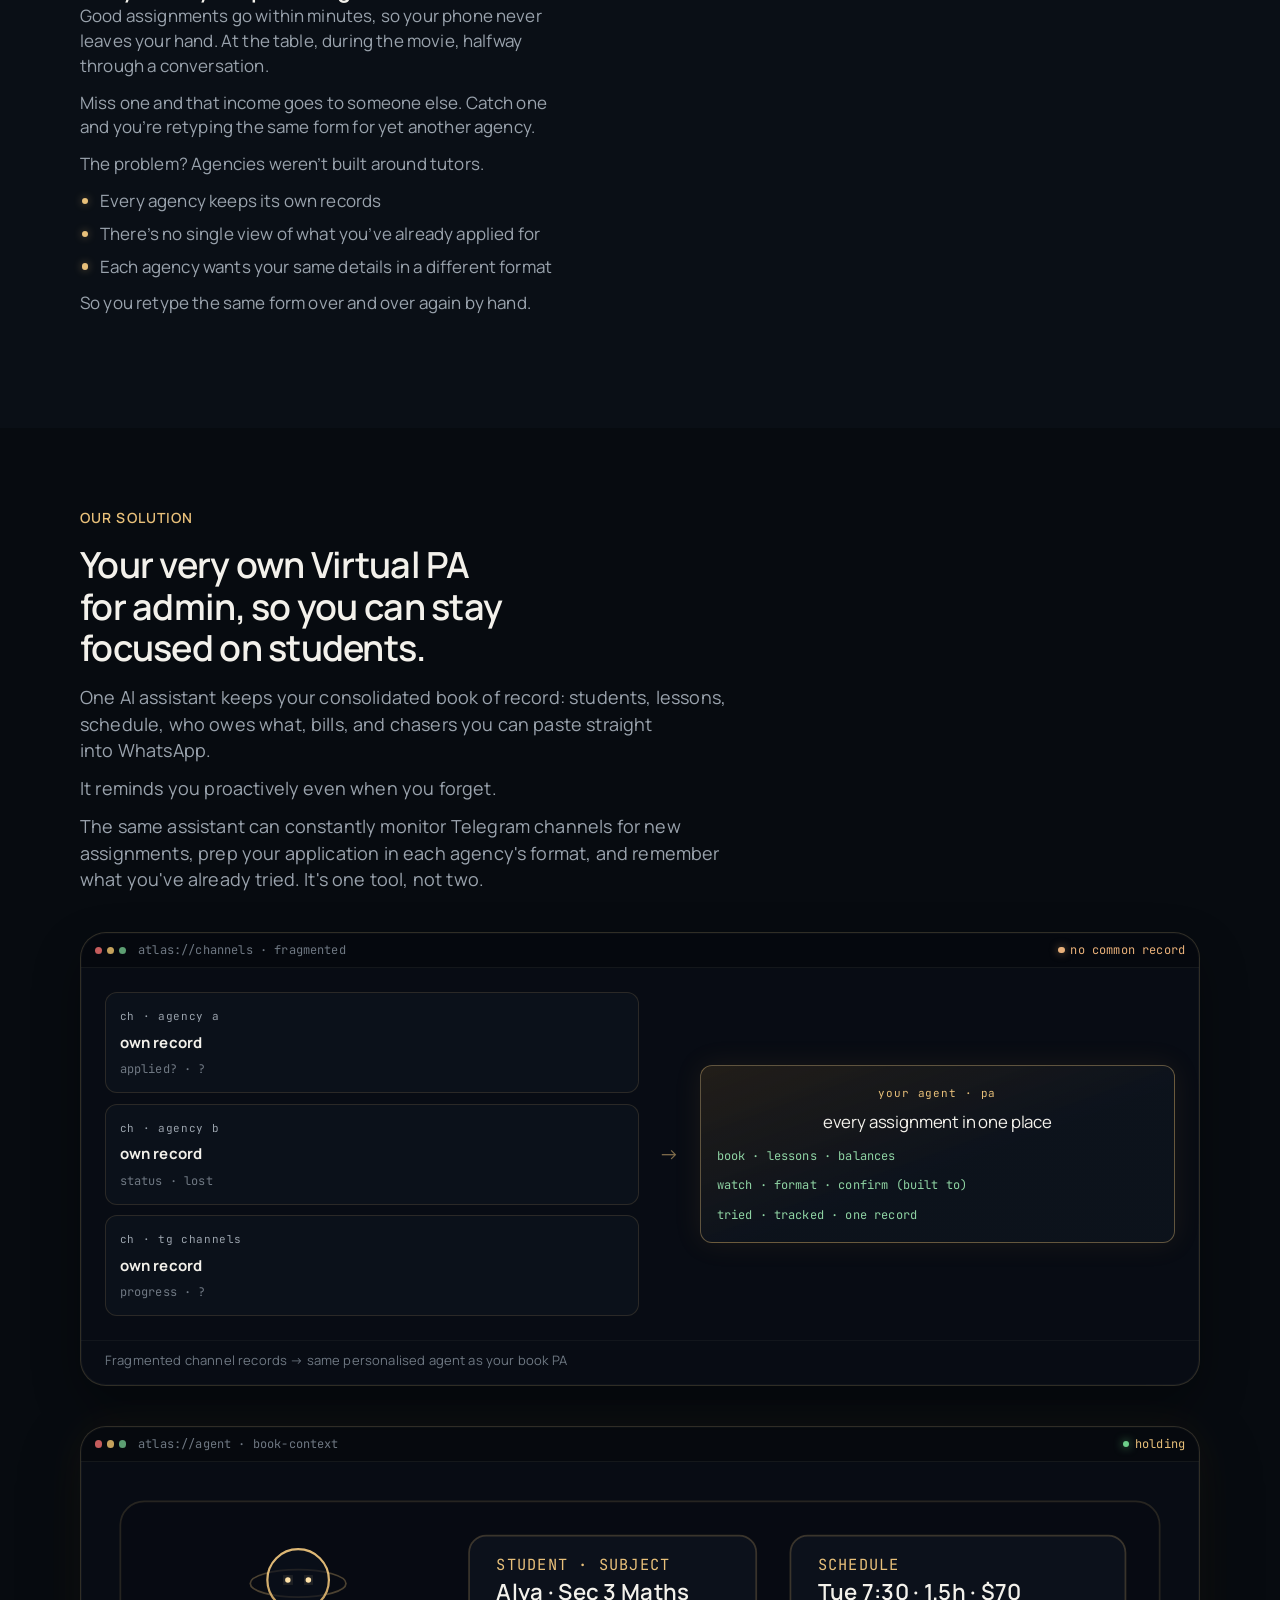
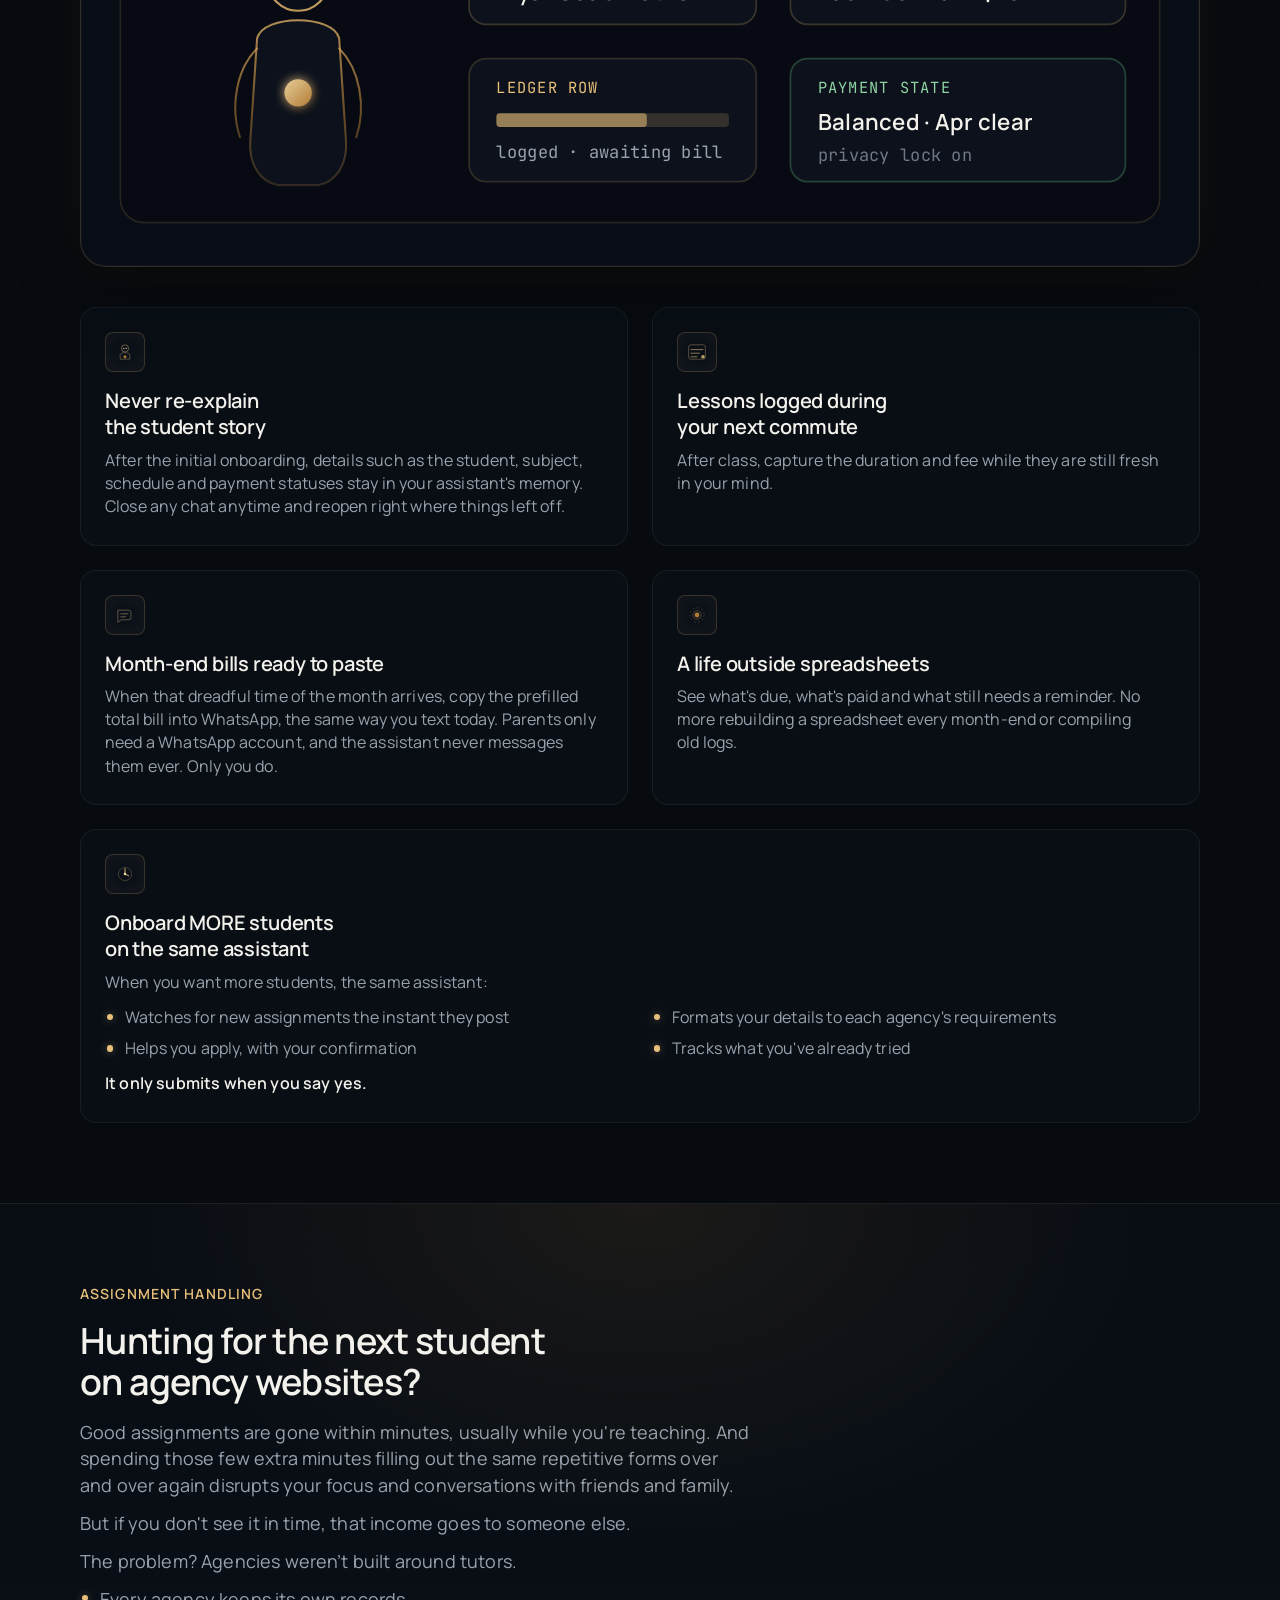
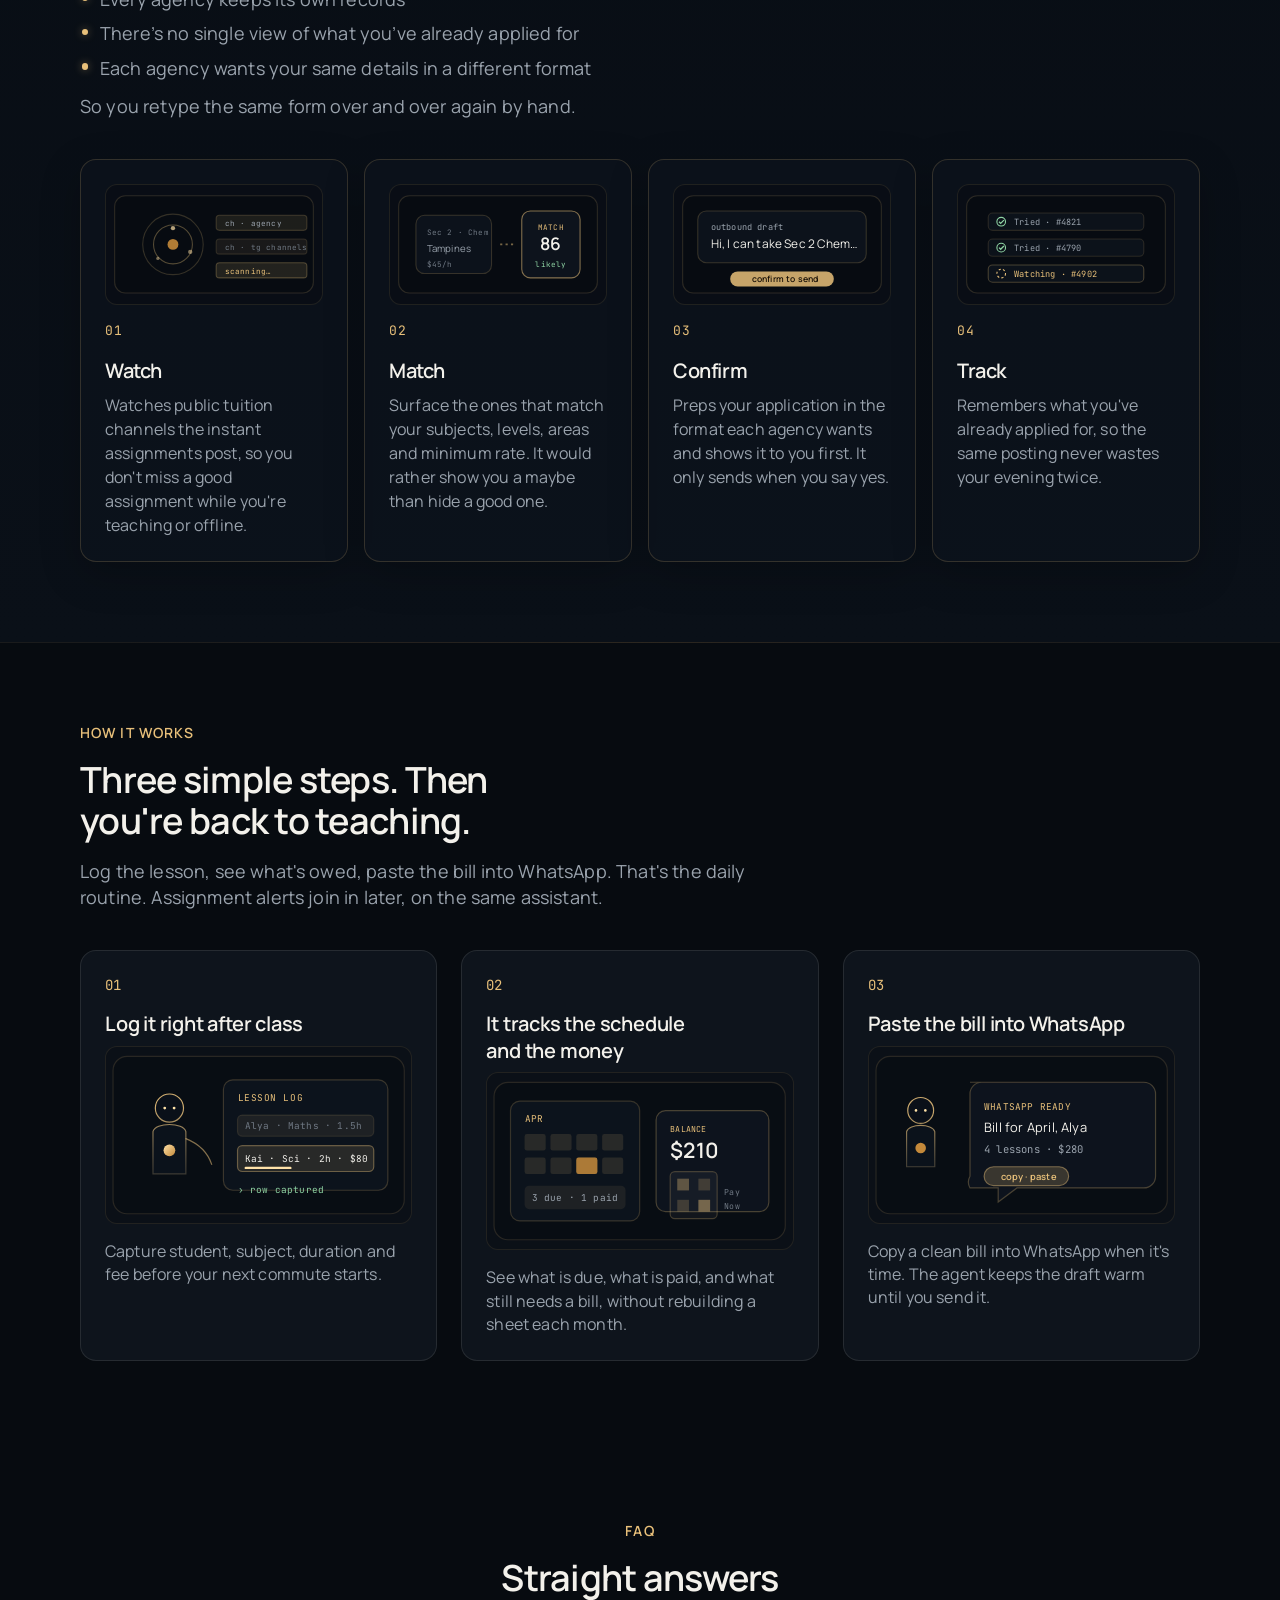
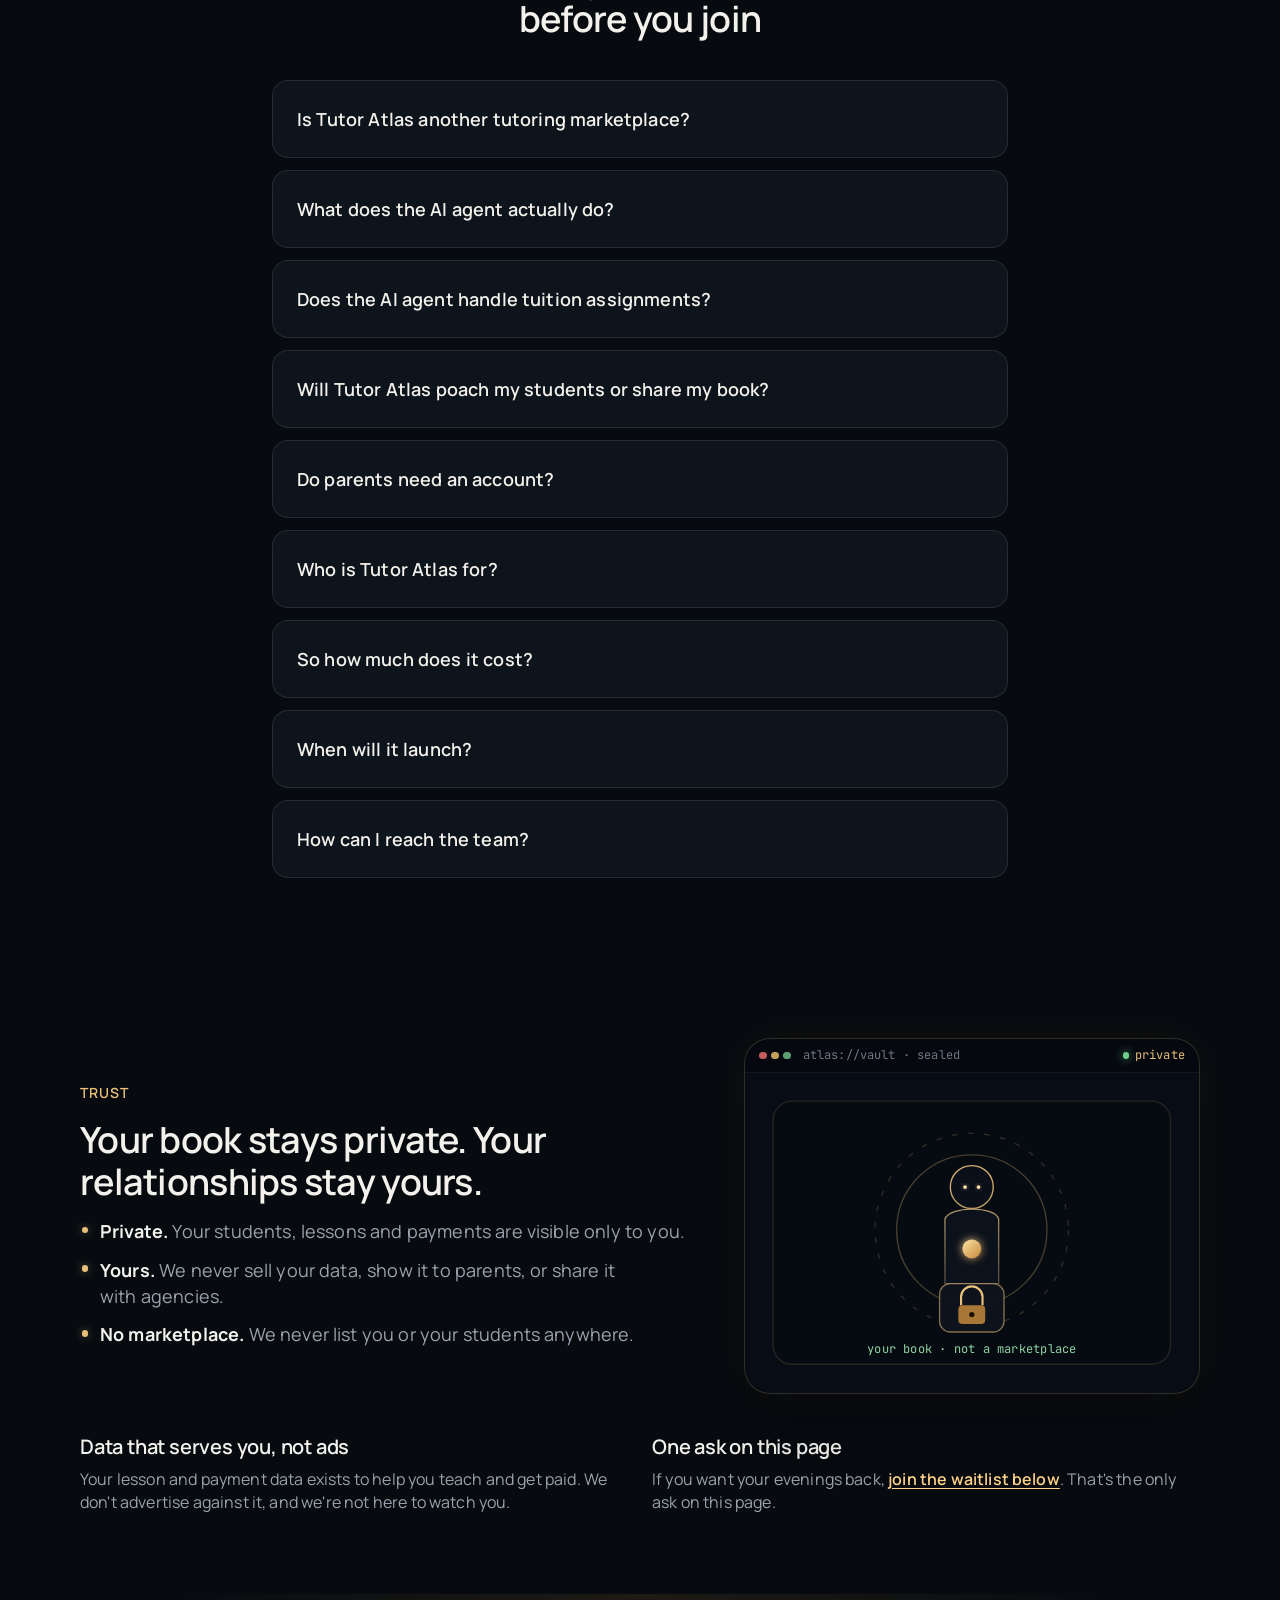
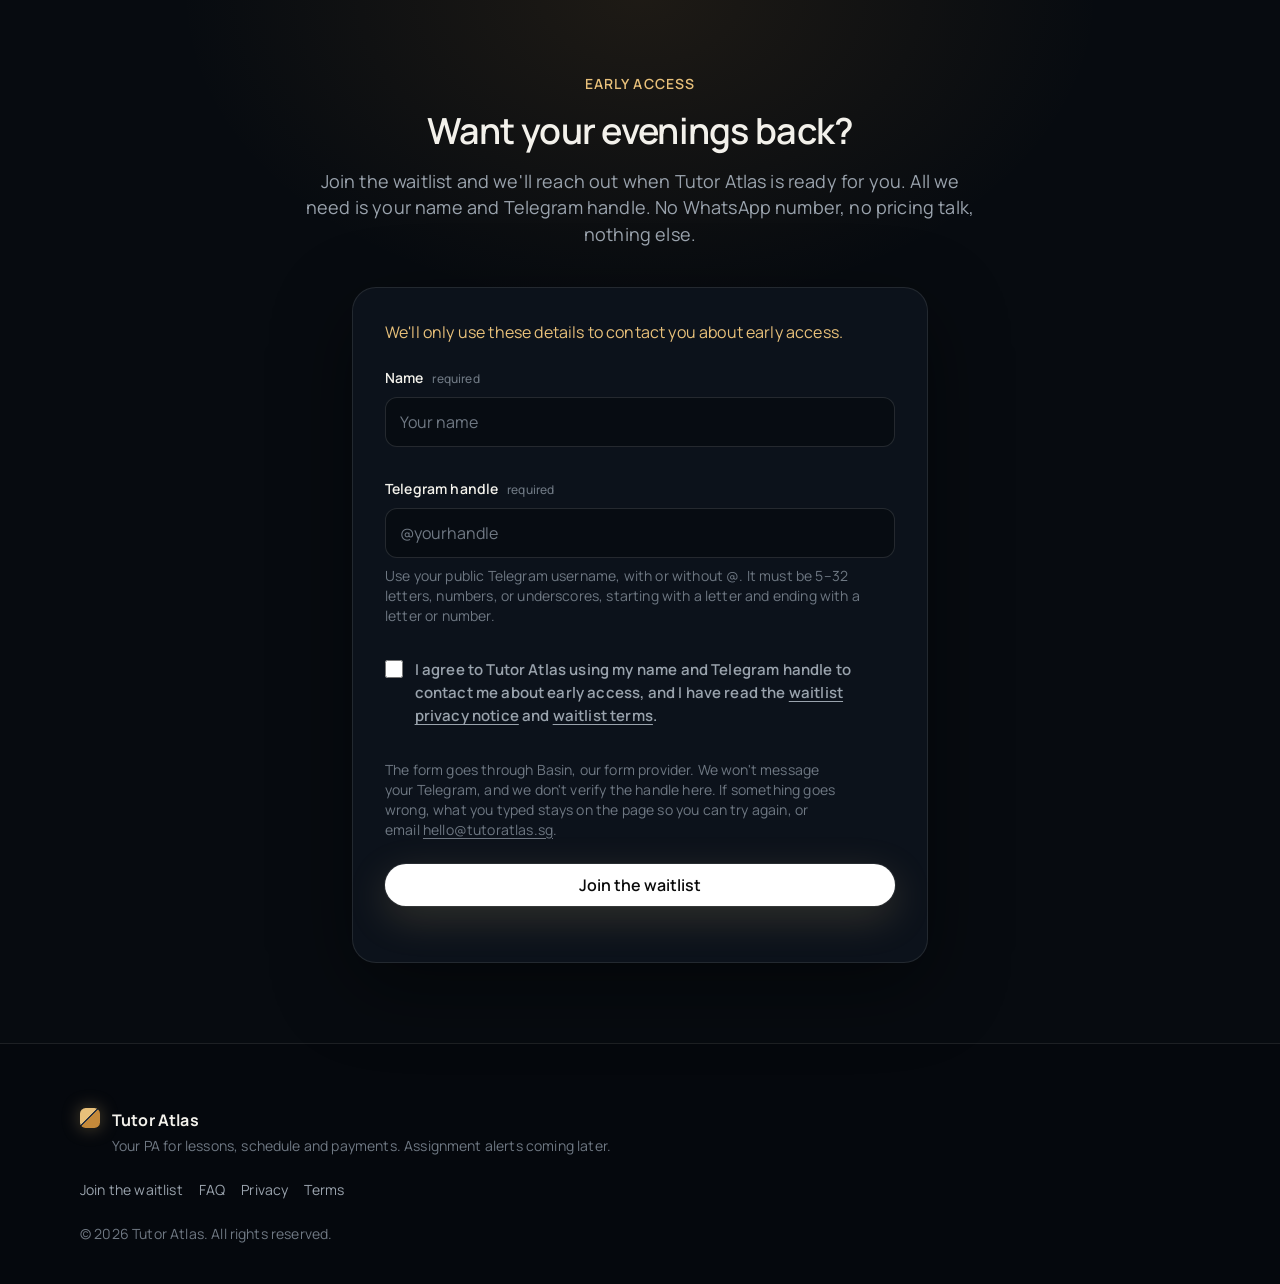
==== commit dcc0ee76: "update landing page" ====
--- a/index.html
+++ b/index.html
@@ -255,7 +255,7 @@
           <p>Admin is machine work. Let a machine do it.</p>
           <p class="hero-lead-gold">Your energy stays with your students.</p>
           <p>Tutor Atlas keeps your lesson logs, schedule and payments in one place, and writes your month-end bills ready to paste into WhatsApp.</p>
-          <p>Right away and prep your application for each agency's exact format. Nothing gets sent without your go-ahead.</p>
+          <p>It also flags new assignments when they’re posted and preps your application in each agency’s exact format. Nothing gets sent without your go-ahead.</p>
         </div>
         <div class="hero-actions">
           <a class="btn btn-primary" href="#waitlist">Join the waitlist</a>
@@ -282,7 +282,7 @@
             <p>Parents ask what they owe. You piece it together from WhatsApp threads and half-remembered lessons. Then the total gets disputed.</p>
           </li>
           <li>
-            <h3>I can do this using spreadsheet.</h3>
+            <h3>I can do this using a spreadsheet.</h3>
             <p>Missed rows, broken formulas, and another evening gone. Nobody told you that there was so much admin to do.</p>
           </li>
         </ul>
@@ -310,7 +310,7 @@
         <h2 id="agent-heading">Your very own Virtual PA for admin, so you can stay focused on students.</h2>
         <div class="section-lead">
           <p>One AI assistant keeps your consolidated book of record: students, lessons, schedule, who owes what, bills, and chasers you can paste straight into WhatsApp.</p>
-          <p>Reminds you proactively even when you forget.</p>
+          <p>It reminds you proactively even when you forget.</p>
           <p>The same assistant can constantly monitor Telegram channels for new assignments, prep your application in each agency's format, and remember what you've already tried. It's one tool, not two.</p>
         </div>
           <figure class="channel-fragment" aria-hidden="true">
@@ -444,7 +444,7 @@
               <svg viewBox="0 0 40 40" fill="none"><rect x="6" y="8" width="28" height="24" rx="4" stroke="#E8C07A" stroke-opacity="0.55"/><path d="M10 16h20M10 22h14M10 28h10" stroke="#E8C07A" stroke-opacity="0.7" stroke-width="1.4" stroke-linecap="round"/><circle cx="30" cy="28" r="3" fill="#E8C07A" opacity="0.8"/></svg>
             </span>
             <h3>Lessons logged during your next commute</h3>
-            <p>After your class, capture its duration and fee while they are still fresh of mind. Your admin work does not have to wait for a free evening you never have.</p>
+            <p>After class, capture the duration and fee while they are still fresh in your mind.</p>
           </li>
           <li>
             <span class="benefit-motif" aria-hidden="true">
@@ -464,7 +464,7 @@
             <span class="benefit-motif" aria-hidden="true">
               <svg viewBox="0 0 40 40" fill="none"><circle cx="20" cy="20" r="11" stroke="#E8C07A" stroke-opacity="0.4"/><path d="M20 11v9l6 3" stroke="#E8C07A" stroke-width="1.5" stroke-linecap="round"/><circle cx="20" cy="20" r="2" fill="#FFE2A8"/></svg>
             </span>
-            <h3>Onboard More students on the same assistant</h3>
+            <h3>Onboard MORE students on the same assistant</h3>
             <p>When you want more students, the same assistant:</p>
             <ul class="benefit-points">
               <li>Watches for new assignments the instant they post</li>
@@ -731,11 +731,11 @@
           </details>
           <details class="faq-item">
             <summary>Do parents need an account?</summary>
-            <p>No, You work with the agent.while parents receive what you send out separately. For example, the agent can provide paste-ready late payment texts you can copy into WhatsApp. The agent never messages parents for you.</p>
+            <p>No. You work with the agent, while parents receive what you send out separately. For example, the agent can provide paste-ready late payment texts you can copy into WhatsApp. The agent never messages parents for you..</p>
           </details>
           <details class="faq-item">
             <summary>Who is Tutor Atlas for?</summary>
-            <p>Independent home tutors in Singapore who already have their own students and want their evenings back. If you're looking for a marketplace to find students for you, this isn't it.</p>
+            <p>Independent home tutors in Singapore who already have their own students and want their evenings back. If you're looking for a marketplace to find assignments, this isn’t it.</p>
           </details>
           <details class="faq-item">
             <summary>So how much does it cost?</summary>
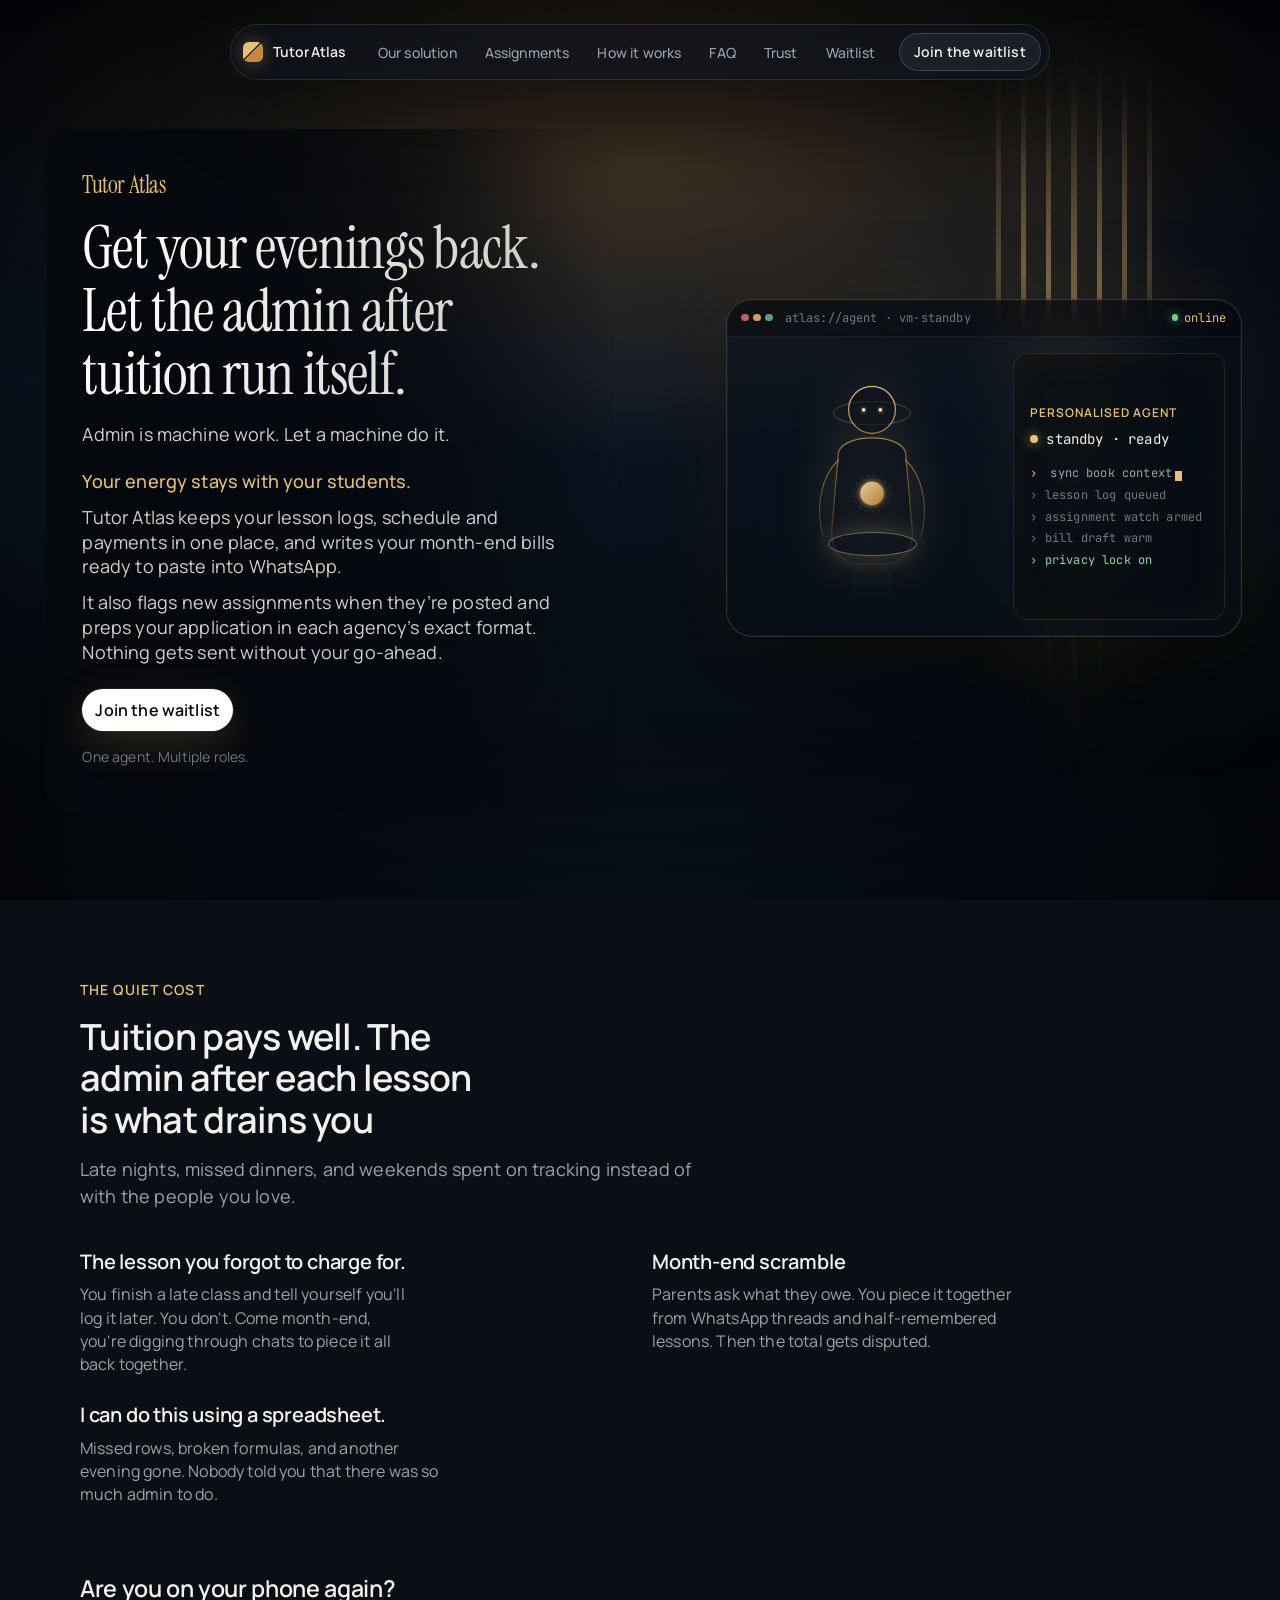
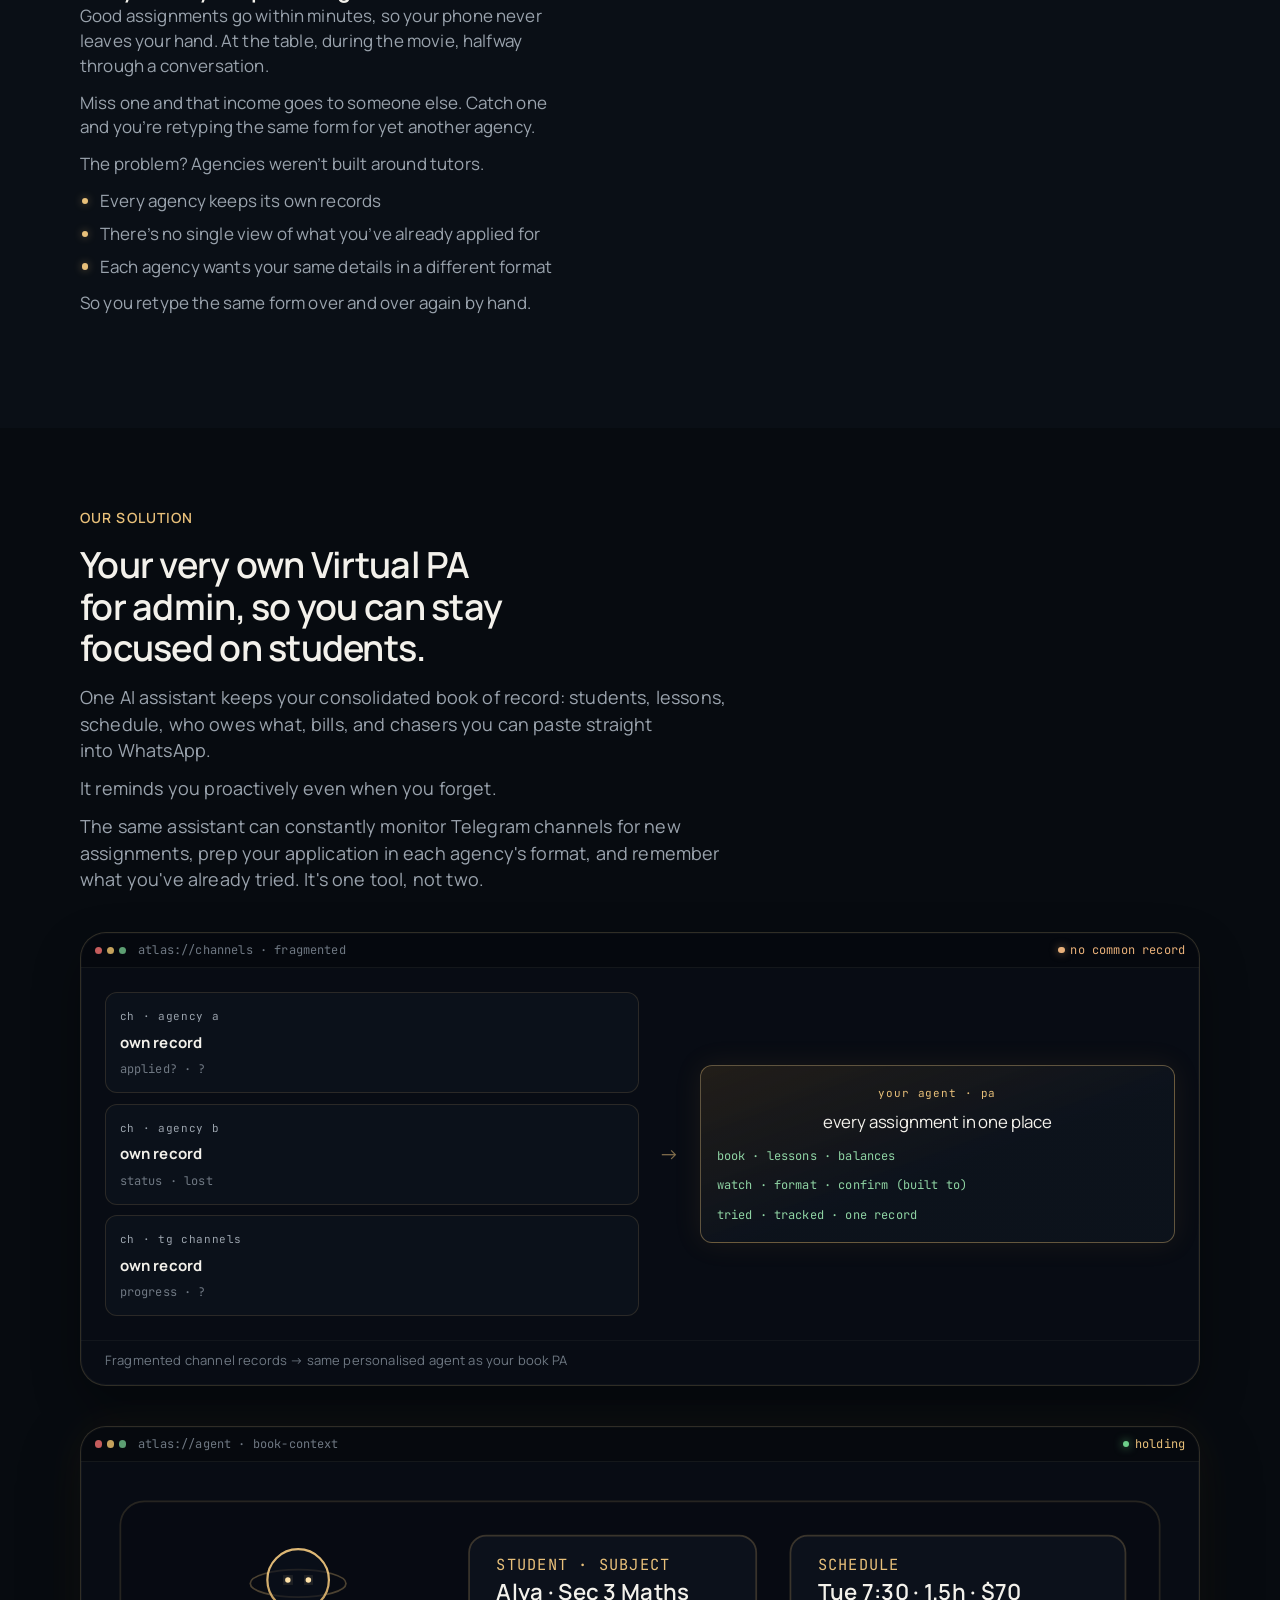
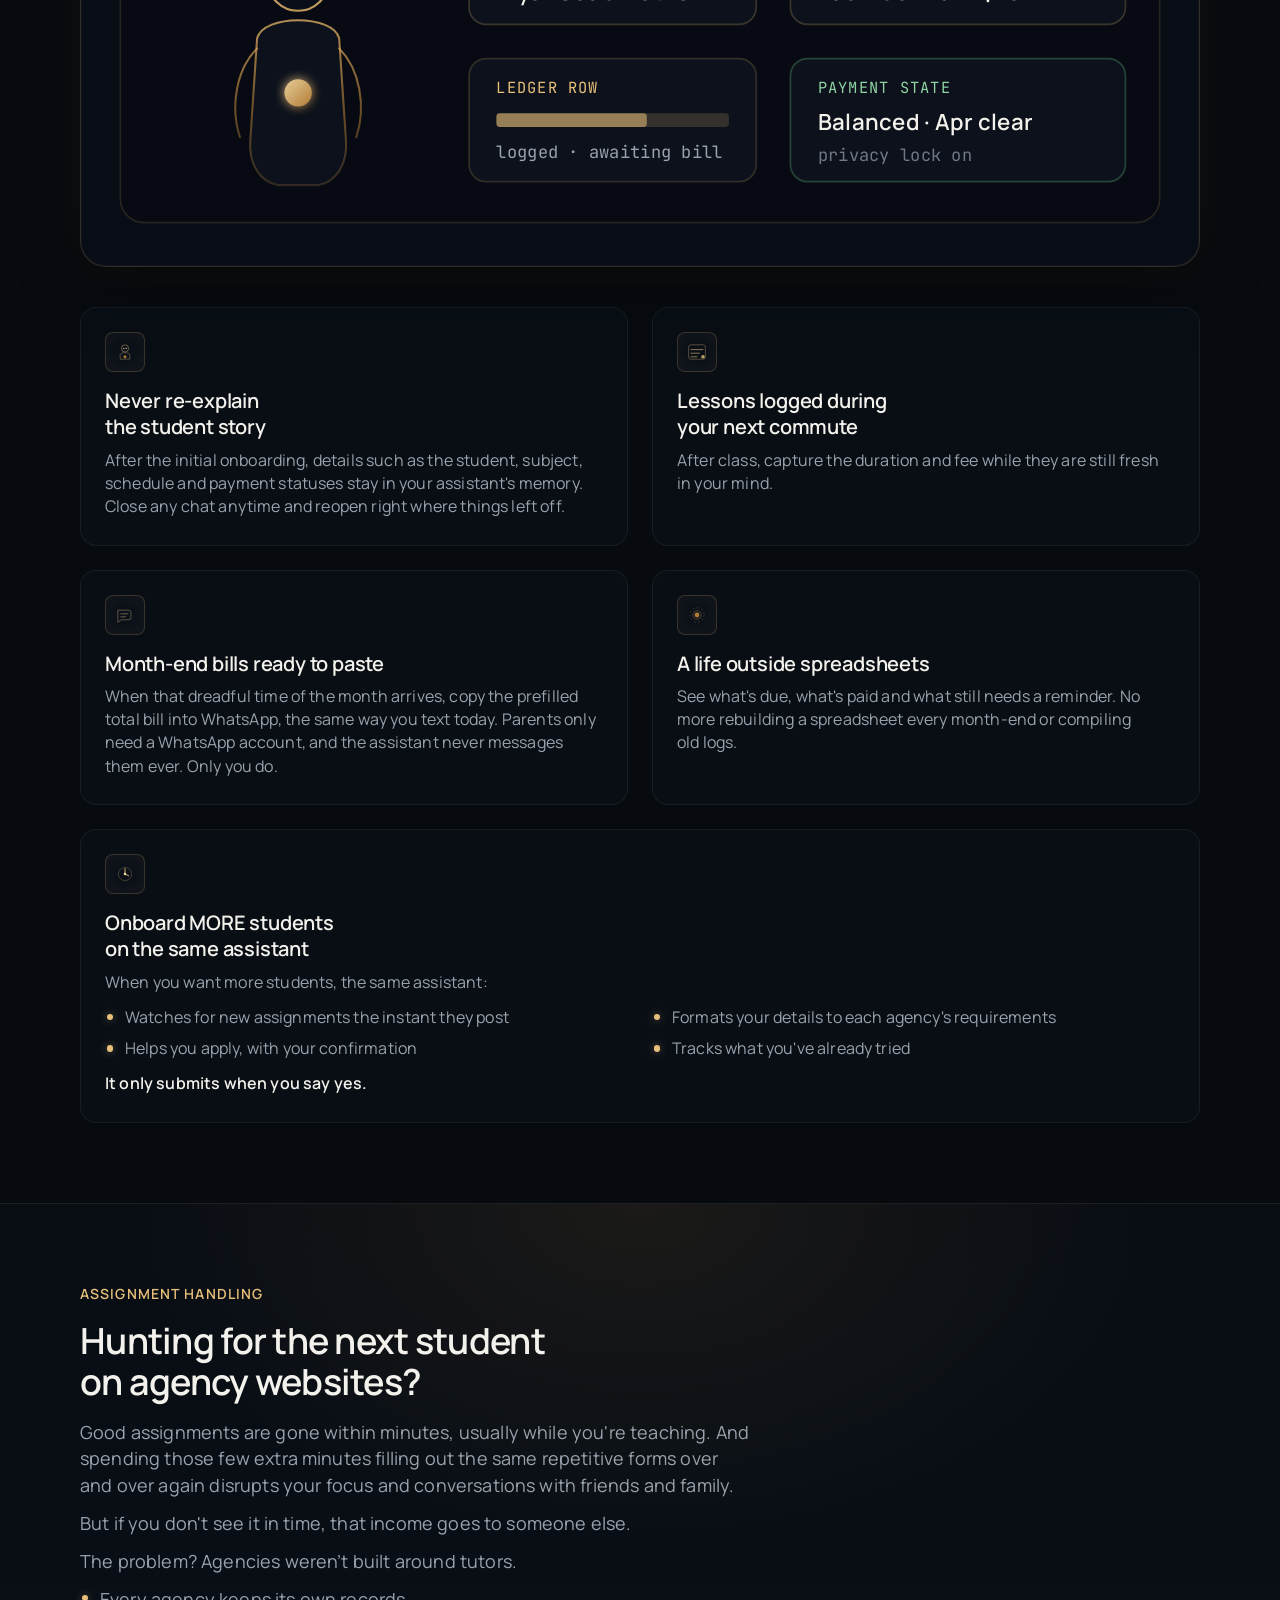
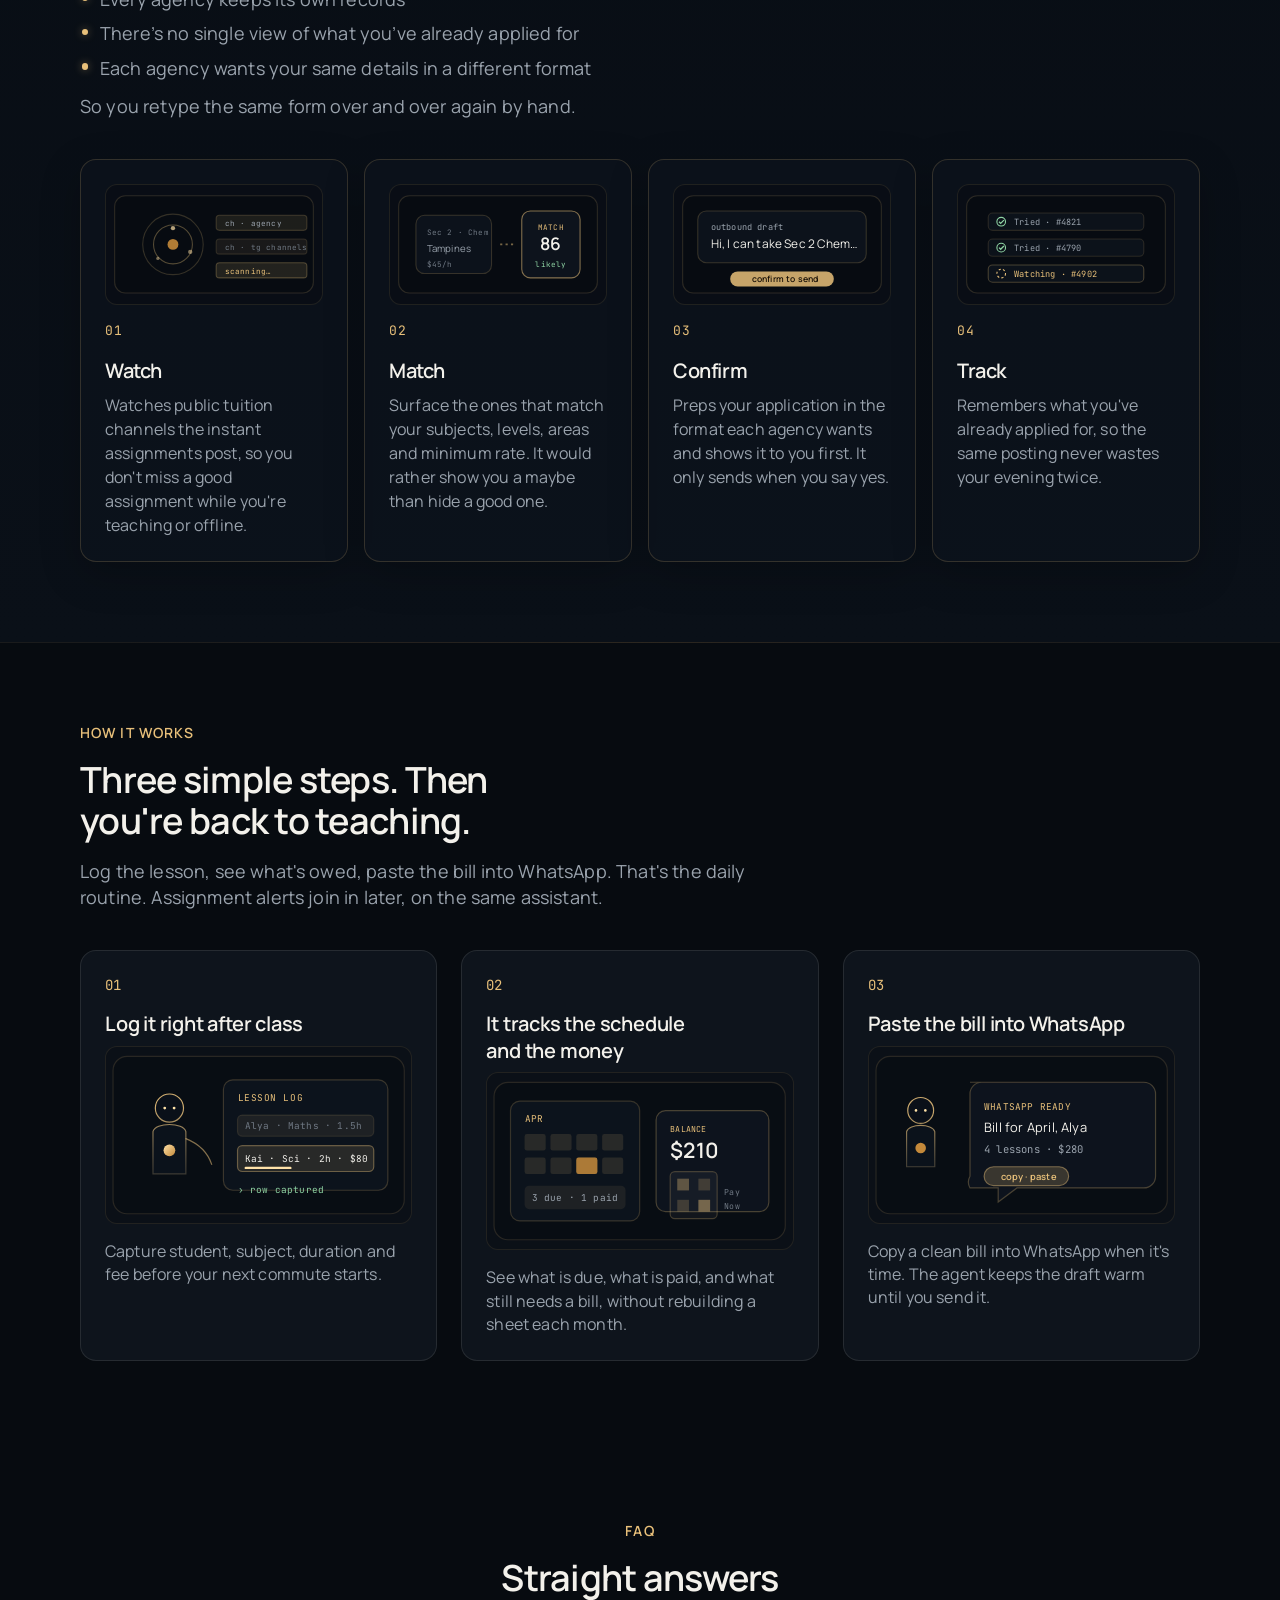
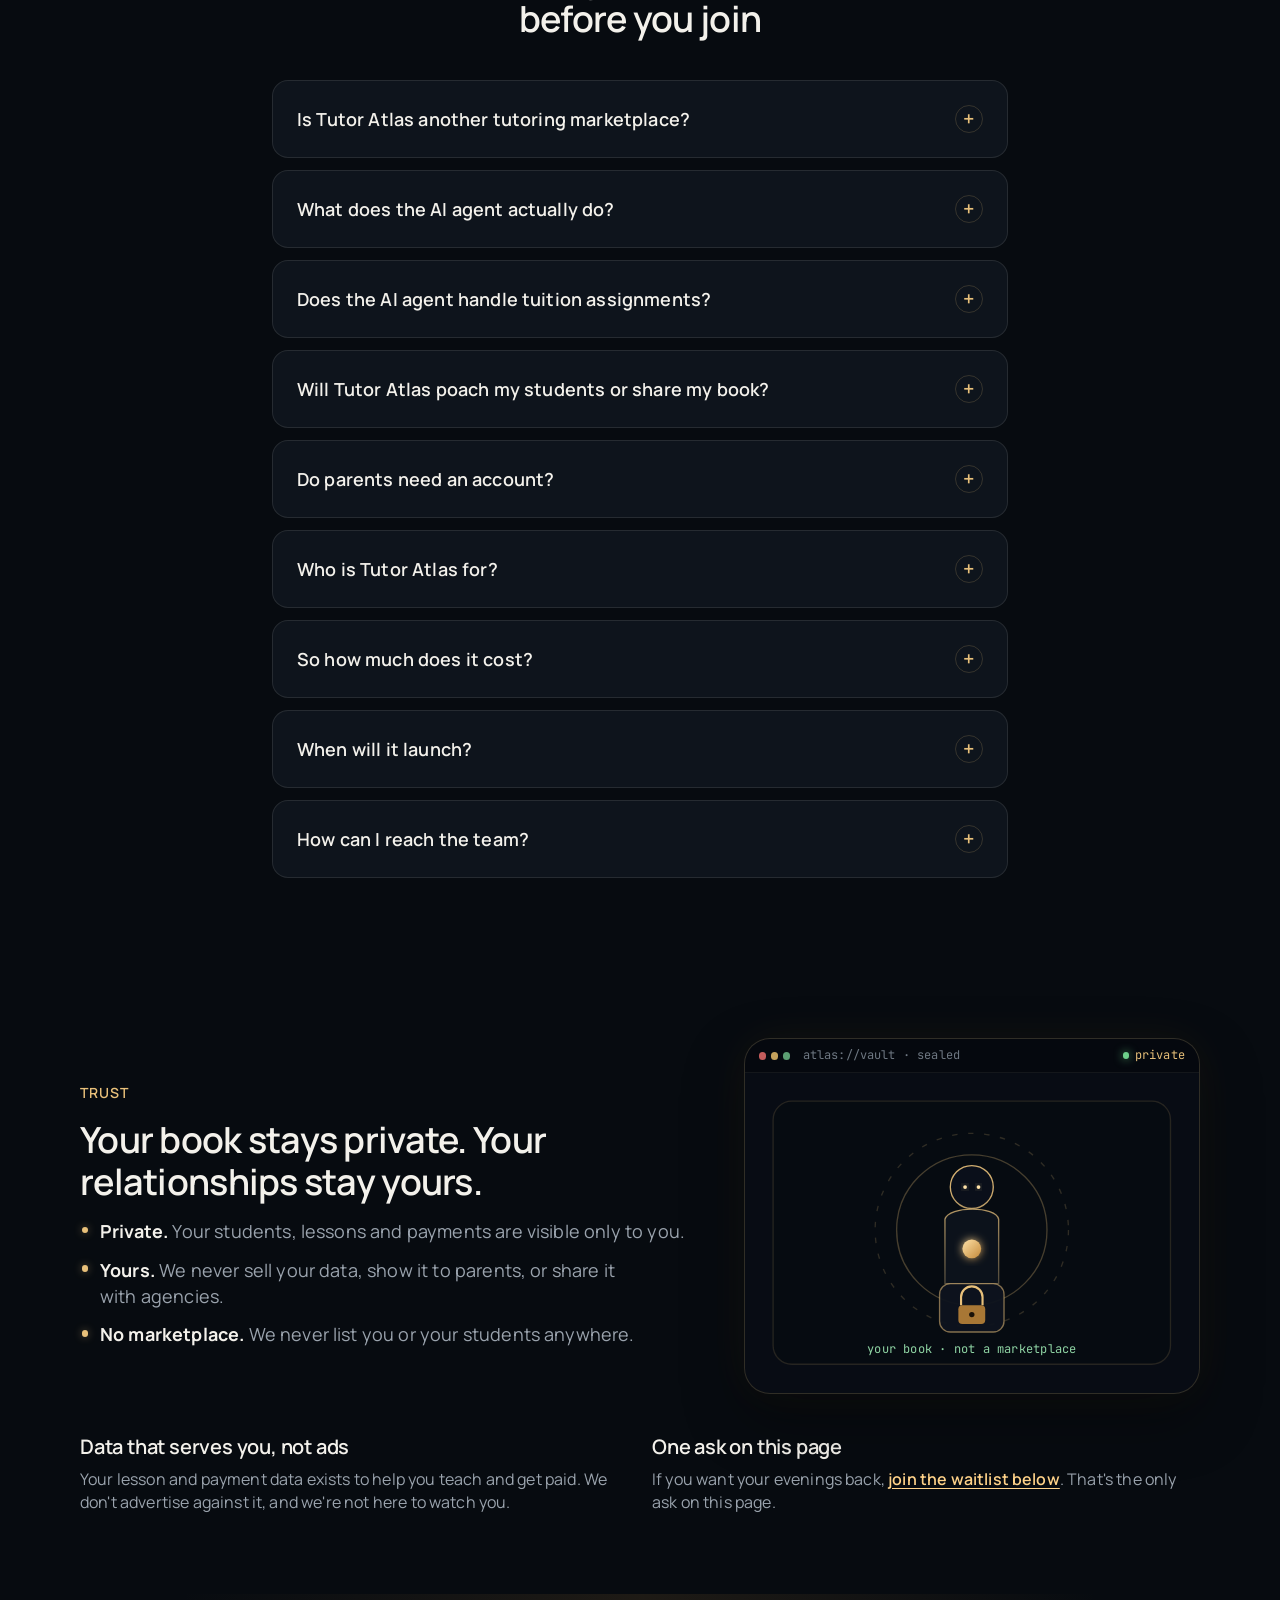
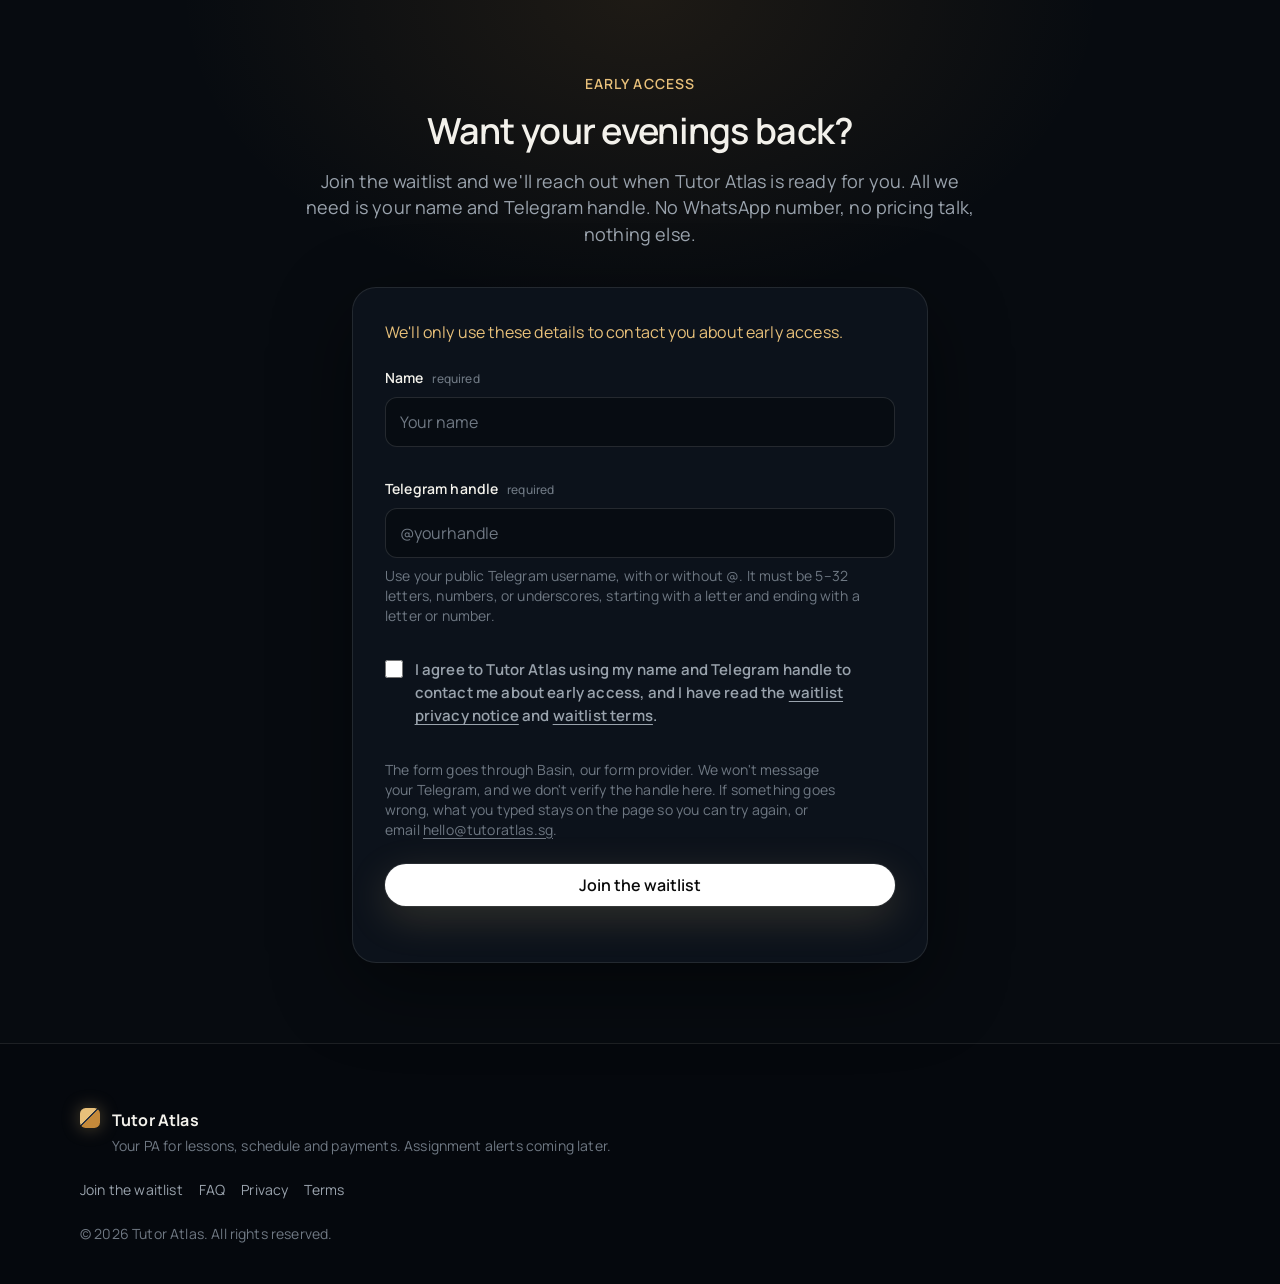
==== commit dc947b3d: "Add expand icon to FAQ rows and reorder nav to match sections. Co-Authored-By: Claude Sonnet 5.5 <no" ====
--- a/index.html
+++ b/index.html
@@ -160,9 +160,9 @@
           <li style="--i: 0"><a href="#agent">Our solution</a></li>
           <li style="--i: 1"><a href="#assignments">Assignments</a></li>
           <li style="--i: 2"><a href="#how">How it works</a></li>
-          <li style="--i: 3"><a href="#trust">Trust</a></li>
-          <li style="--i: 4"><a href="#waitlist">Waitlist</a></li>
-          <li style="--i: 5"><a href="#faq">FAQ</a></li>
+          <li style="--i: 3"><a href="#faq">FAQ</a></li>
+          <li style="--i: 4"><a href="#trust">Trust</a></li>
+          <li style="--i: 5"><a href="#waitlist">Waitlist</a></li>
         </ul>
         <a class="btn btn-nav" href="#waitlist">Join the waitlist</a>
       </div>
--- a/styles.css
+++ b/styles.css
@@ -2219,6 +2219,10 @@
 }
 
 .faq-item summary {
+  display: flex;
+  align-items: center;
+  justify-content: space-between;
+  gap: var(--space-200);
   cursor: pointer;
   list-style: none;
   padding: var(--space-300) 0;
@@ -2229,6 +2233,29 @@
 
 .faq-item summary::-webkit-details-marker {
   display: none;
+}
+
+.faq-item summary::after {
+  content: "+";
+  flex: none;
+  display: grid;
+  place-items: center;
+  width: 1.75rem;
+  height: 1.75rem;
+  border: 1px solid var(--glass-border);
+  border-radius: var(--radius-full);
+  color: var(--accent-bright);
+  font-size: 1.25rem;
+  line-height: 1;
+  transition: transform 400ms var(--ease-fluid), background-color 400ms var(--ease-fluid);
+}
+
+.faq-item summary:hover::after {
+  background: rgba(232, 192, 122, 0.12);
+}
+
+.faq-item[open] summary::after {
+  transform: rotate(45deg);
 }
 
 .faq-item p {
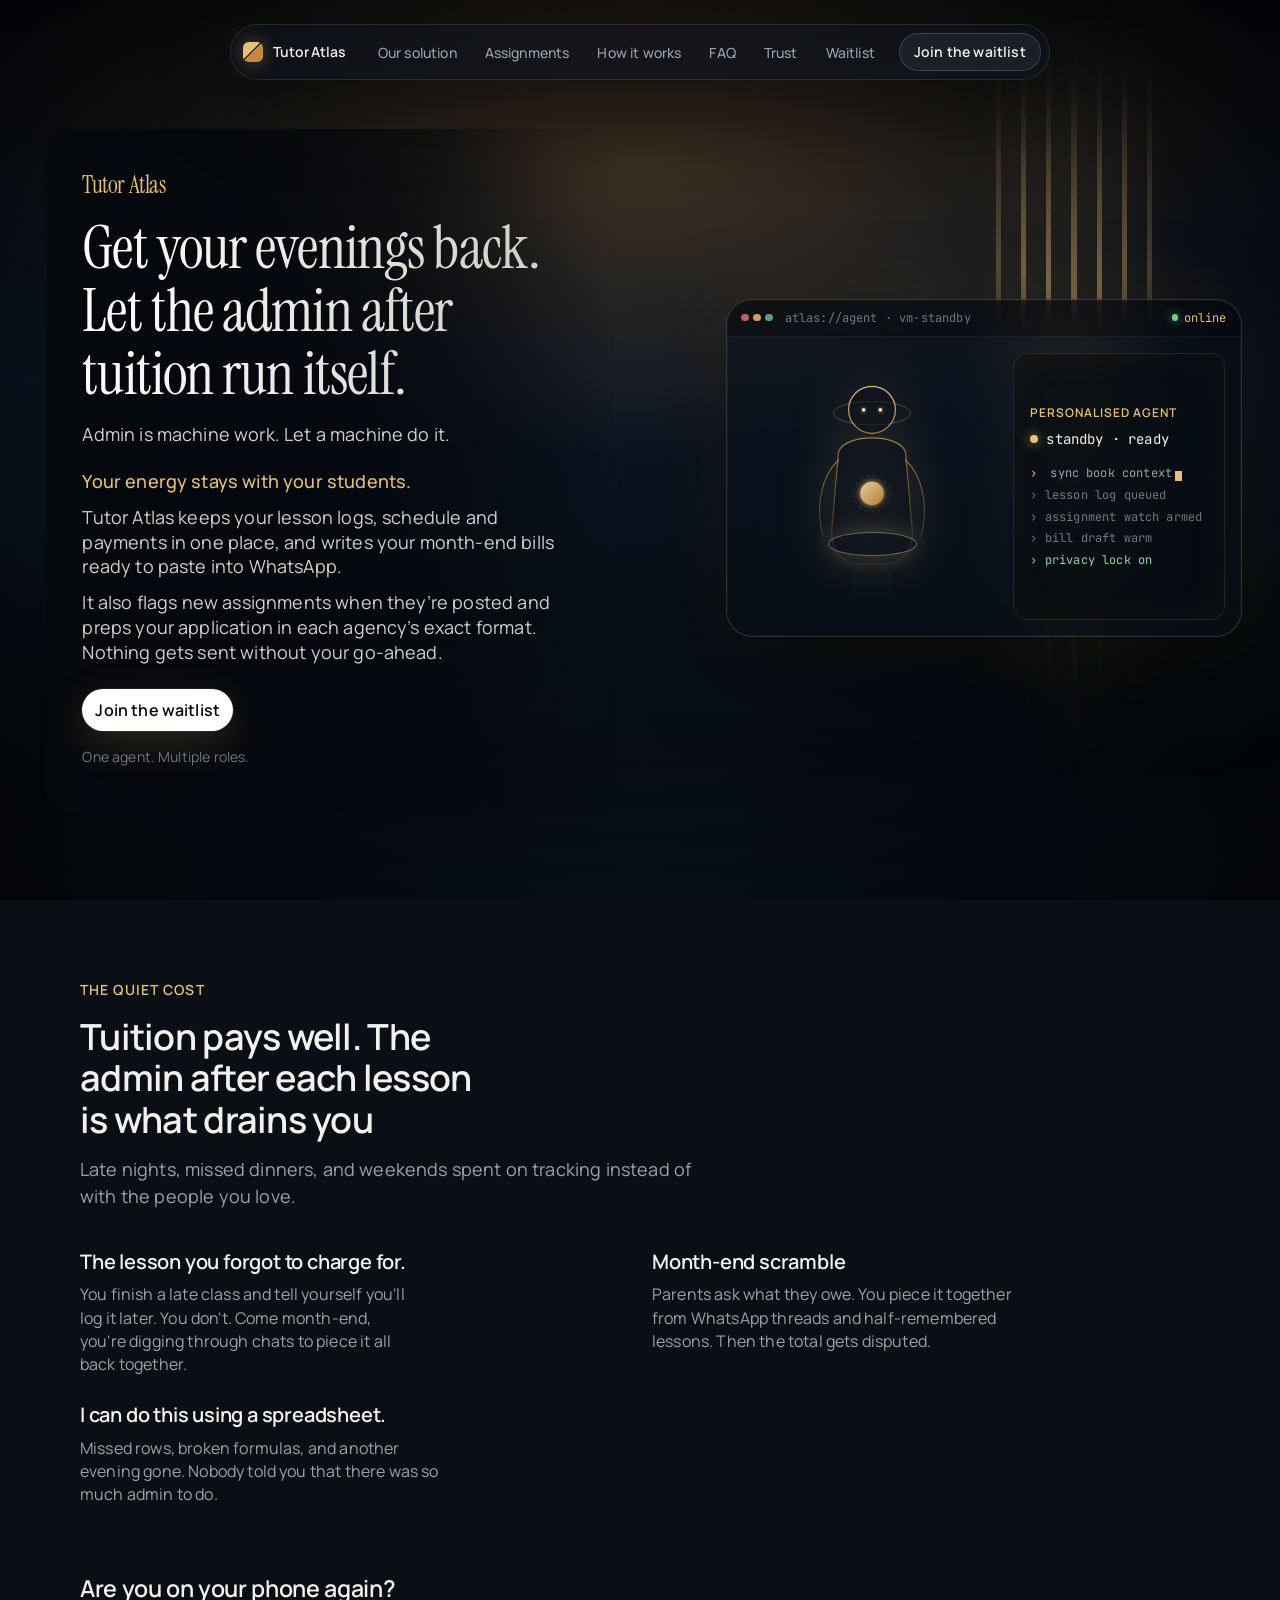
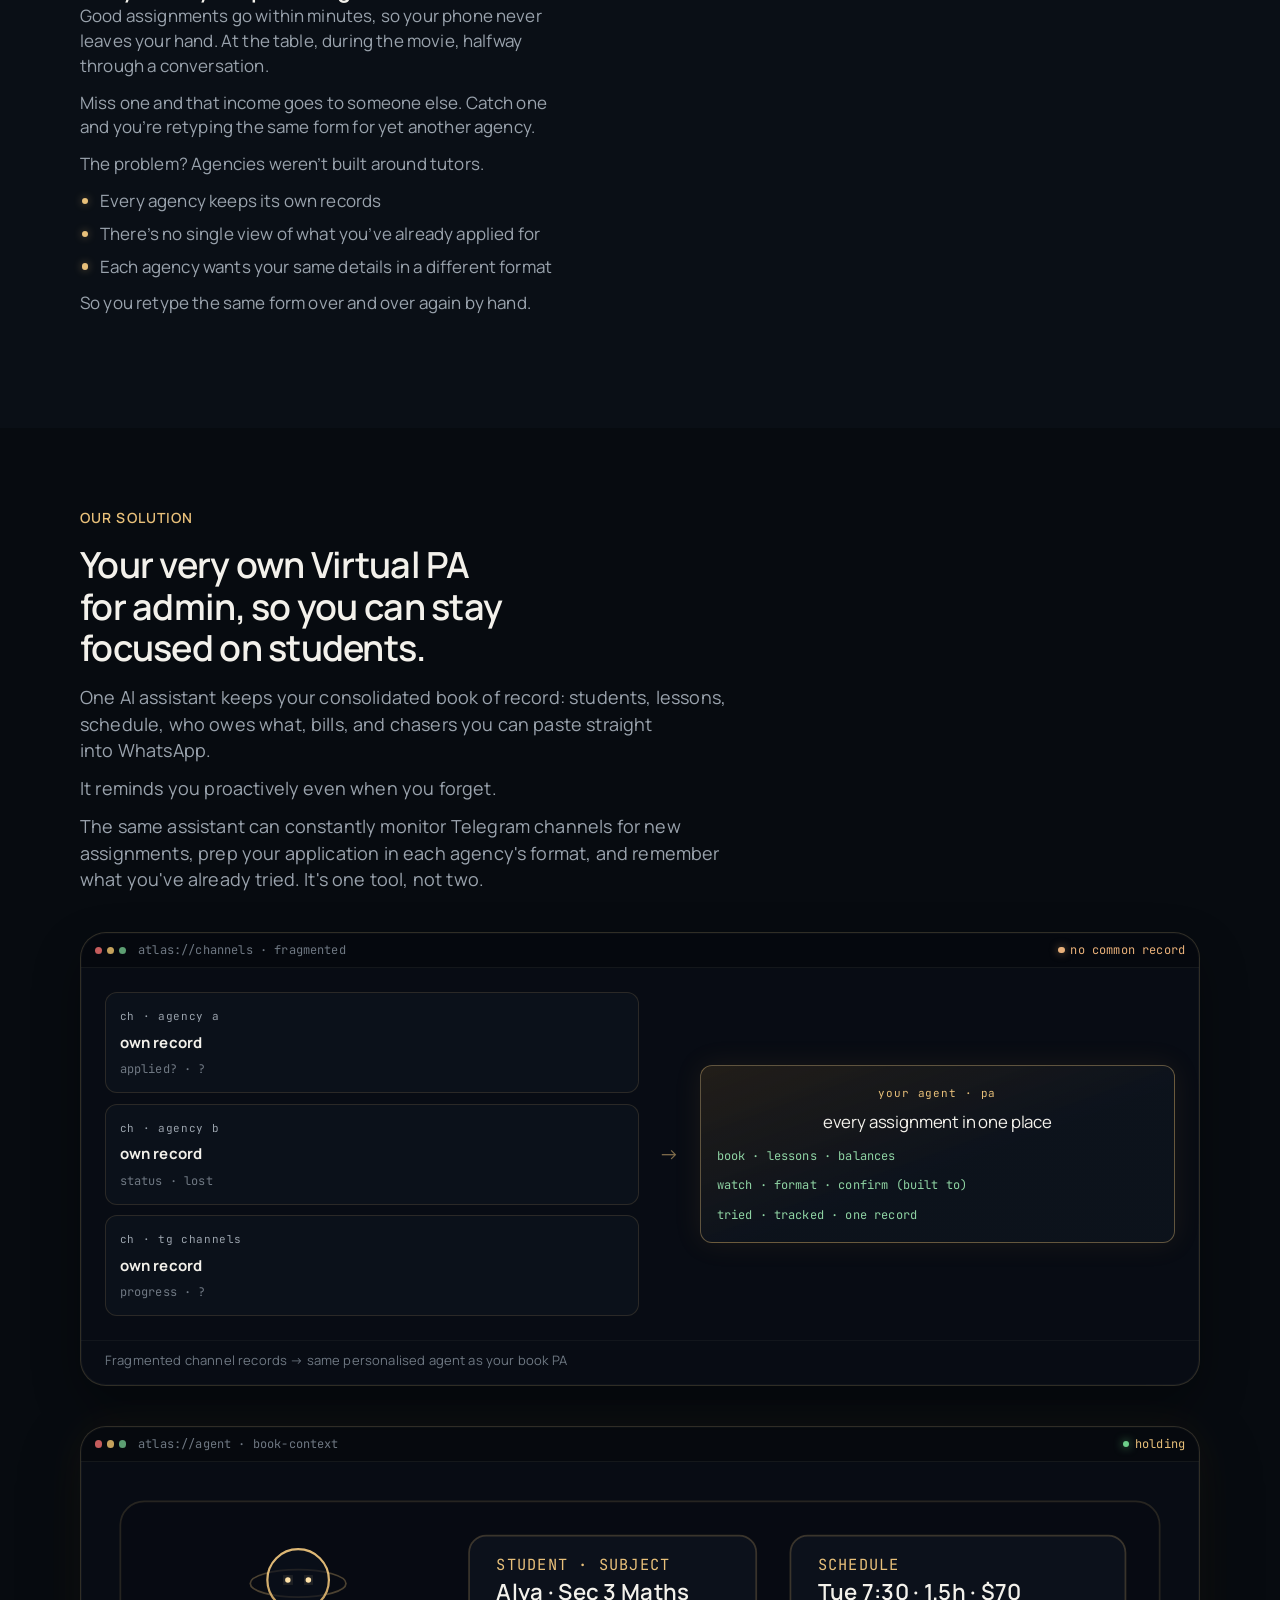
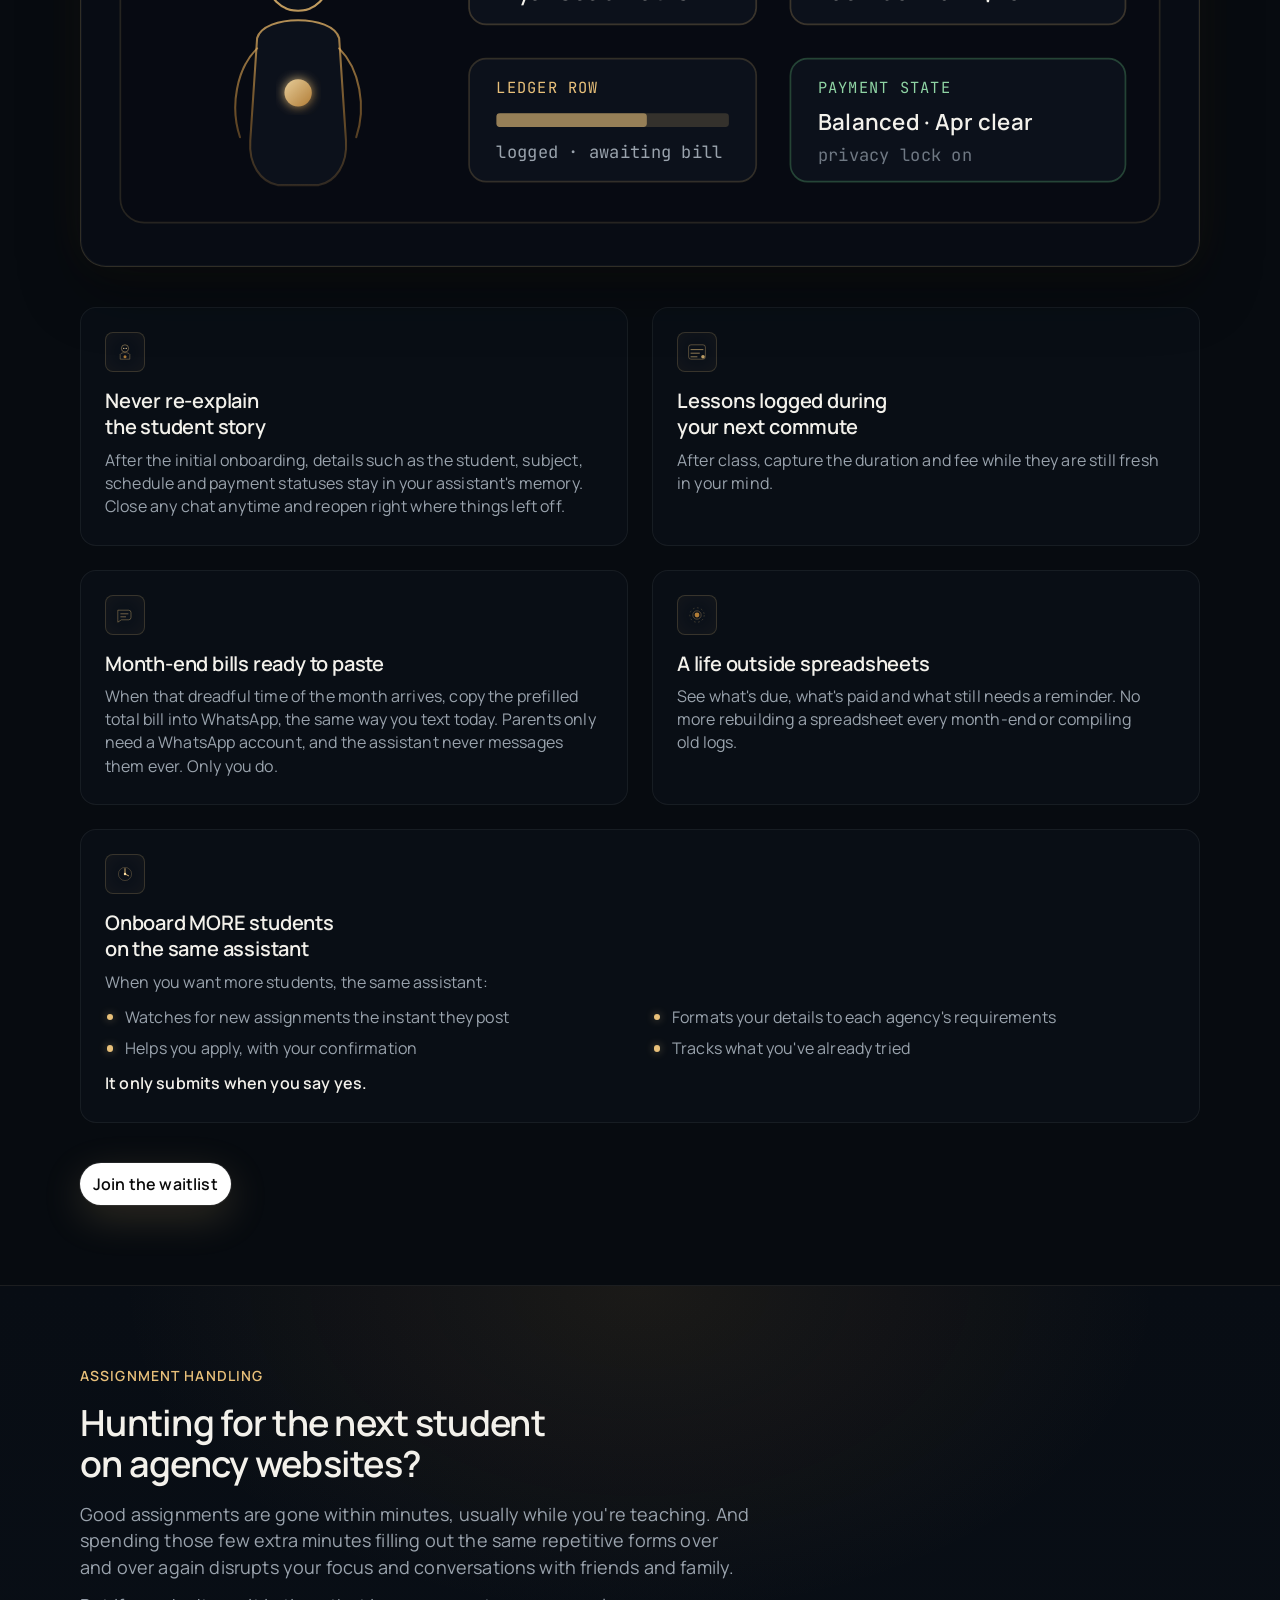
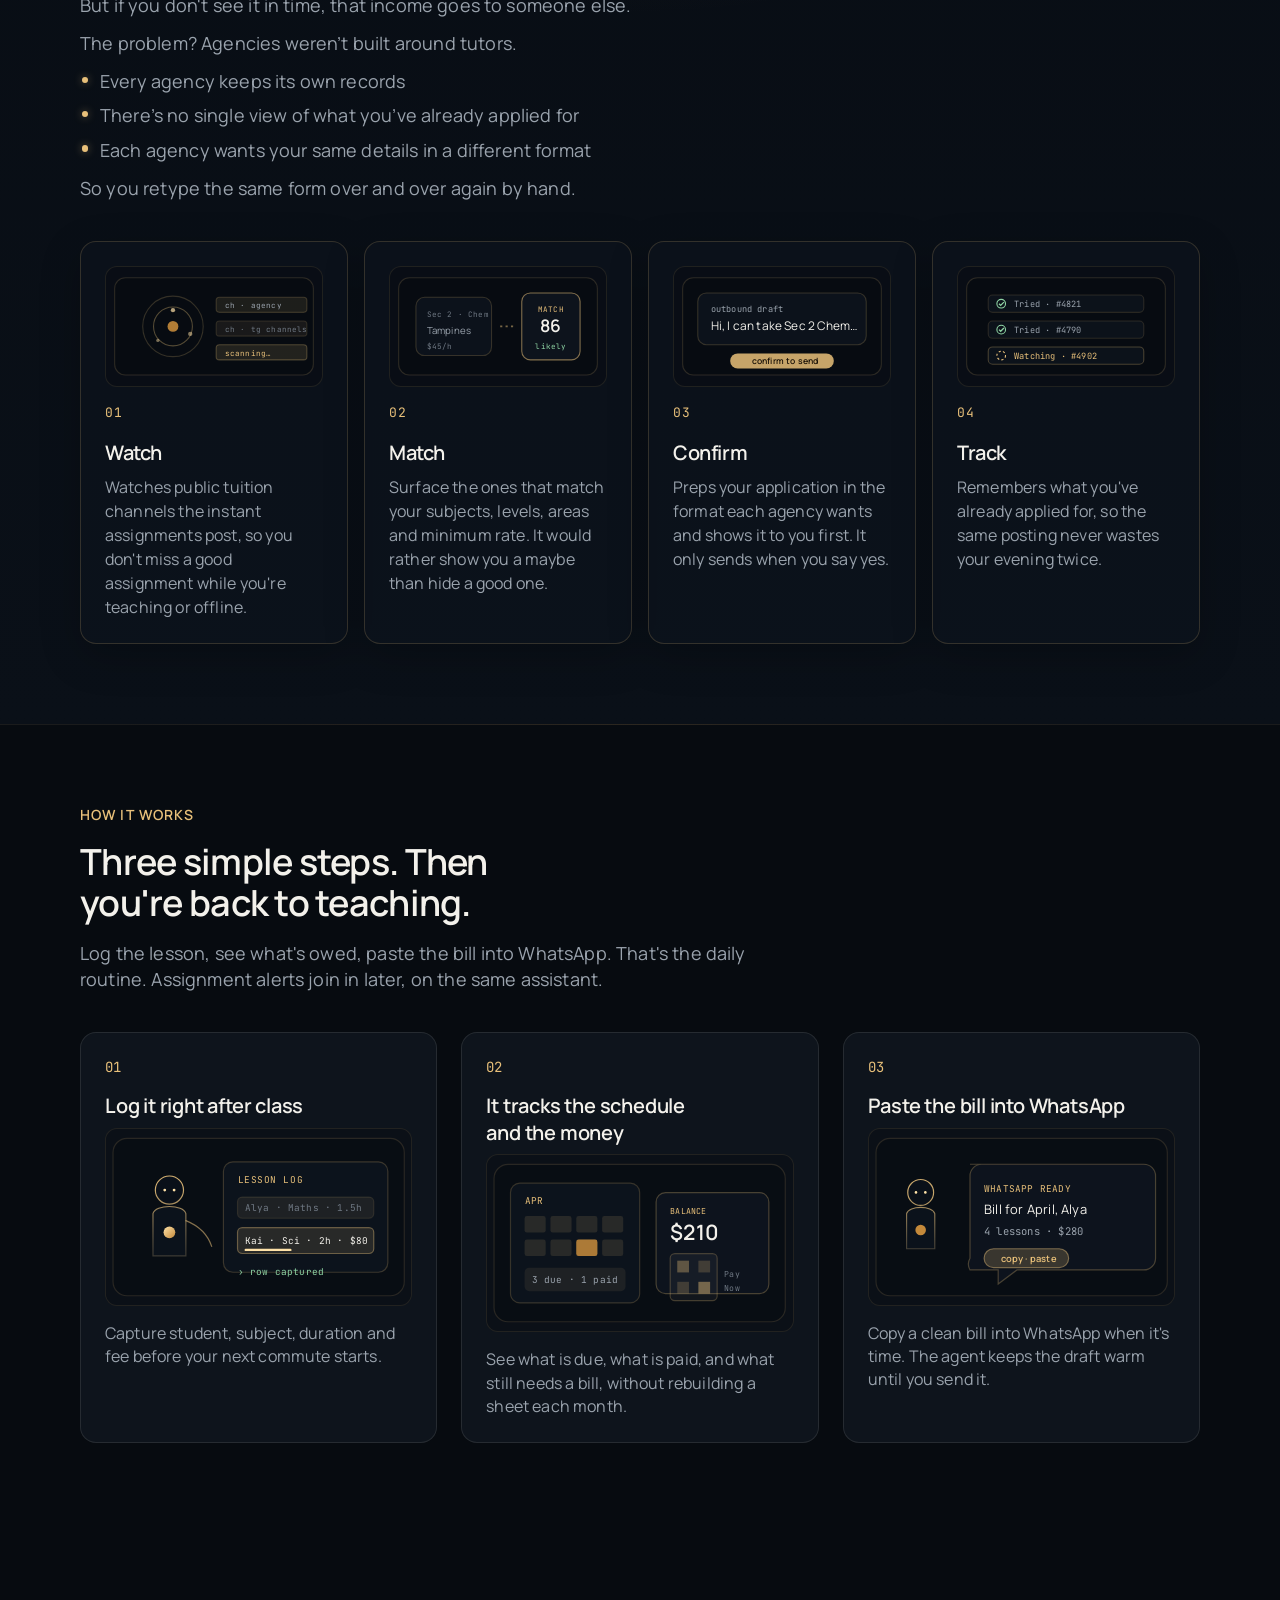
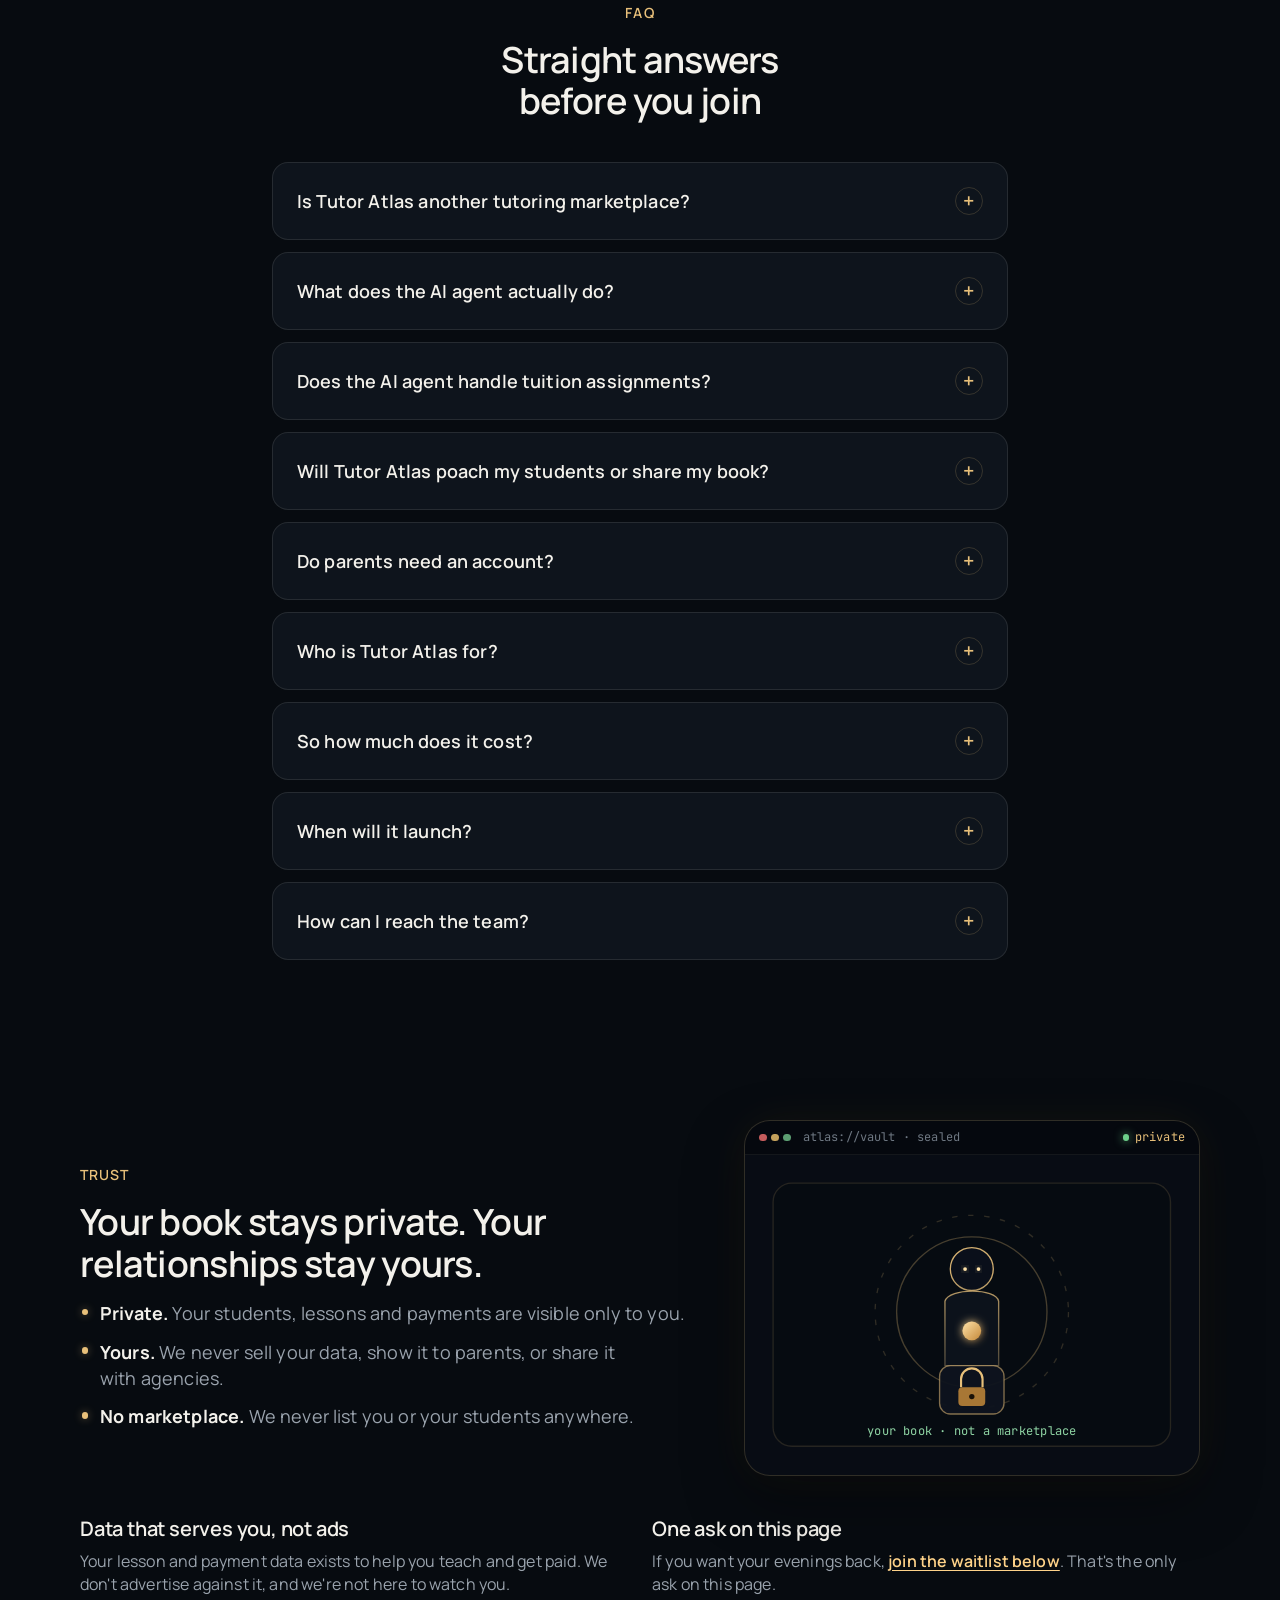
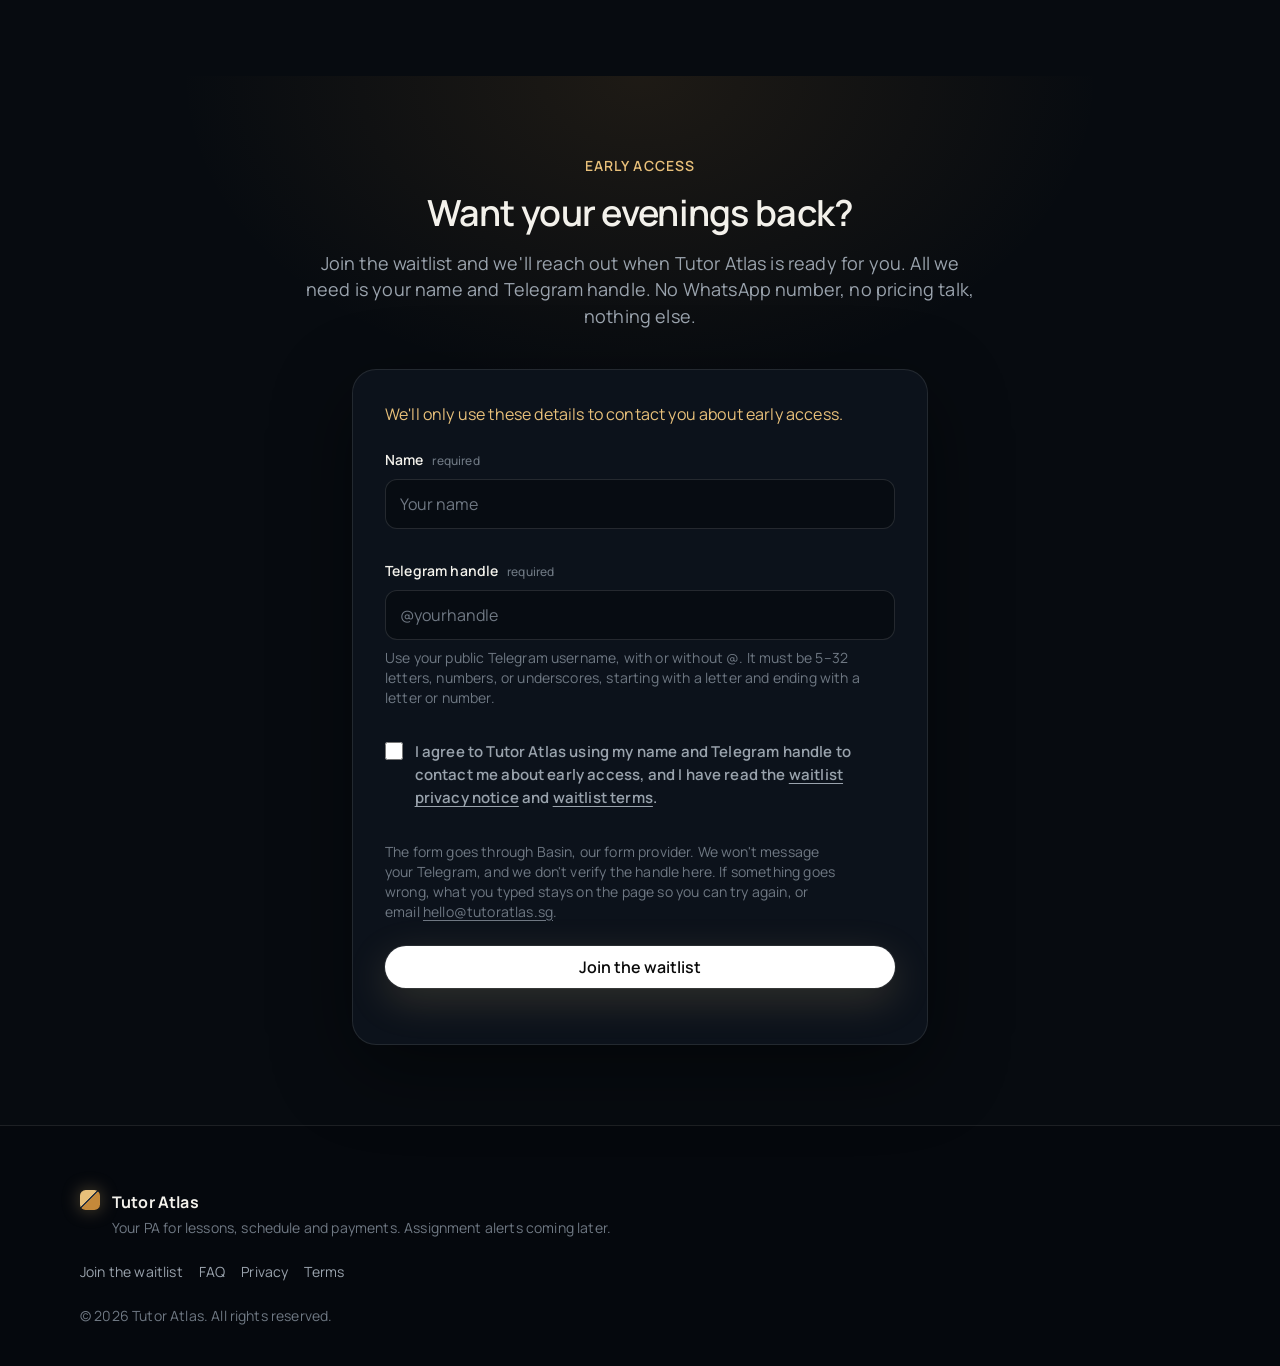
==== commit e6e18e0b: "Add waitlist CTA at the end of the Our solution section. Co-Authored-By: Claude Sonnet 5.5 <noreply@" ====
--- a/index.html
+++ b/index.html
@@ -475,6 +475,9 @@
             <p class="benefit-note">It only submits when you say yes.</p>
           </li>
         </ul>
+        <div class="section-cta">
+          <a class="btn btn-primary" href="#waitlist">Join the waitlist</a>
+        </div>
       </div>
     </section>
 
--- a/styles.css
+++ b/styles.css
@@ -1253,6 +1253,7 @@
 }
 
 .problem-channels h3 {
+  text-align: left;
   margin: 0 0 var(--space-150);
   font-size: clamp(1.2rem, 2.8vw, 1.45rem);
   line-height: 1.35;
@@ -2194,6 +2195,21 @@
 
 .success-panel p {
   color: var(--text-muted);
+}
+
+.section-cta {
+  margin-top: var(--space-500);
+  display: flex;
+}
+
+@media (max-width: 599px) {
+  .section-cta {
+    justify-content: center;
+  }
+
+  .section-cta .btn-primary {
+    width: min(100%, 20rem);
+  }
 }
 
 /* FAQ */
@@ -2383,6 +2399,10 @@
 
 /* Mobile: keep scenes readable, no crop / no illegible SVG micro-type */
 @media (max-width: 599px) {
+  .beams {
+    display: none;
+  }
+
   .section {
     padding: var(--space-700) var(--space-200);
   }
@@ -2427,8 +2447,7 @@
   }
 
   .section h2,
-  .intro-block h2,
-  .problem-channels h3 {
+  .intro-block h2 {
     text-align: center;
     margin-left: auto;
     margin-right: auto;
